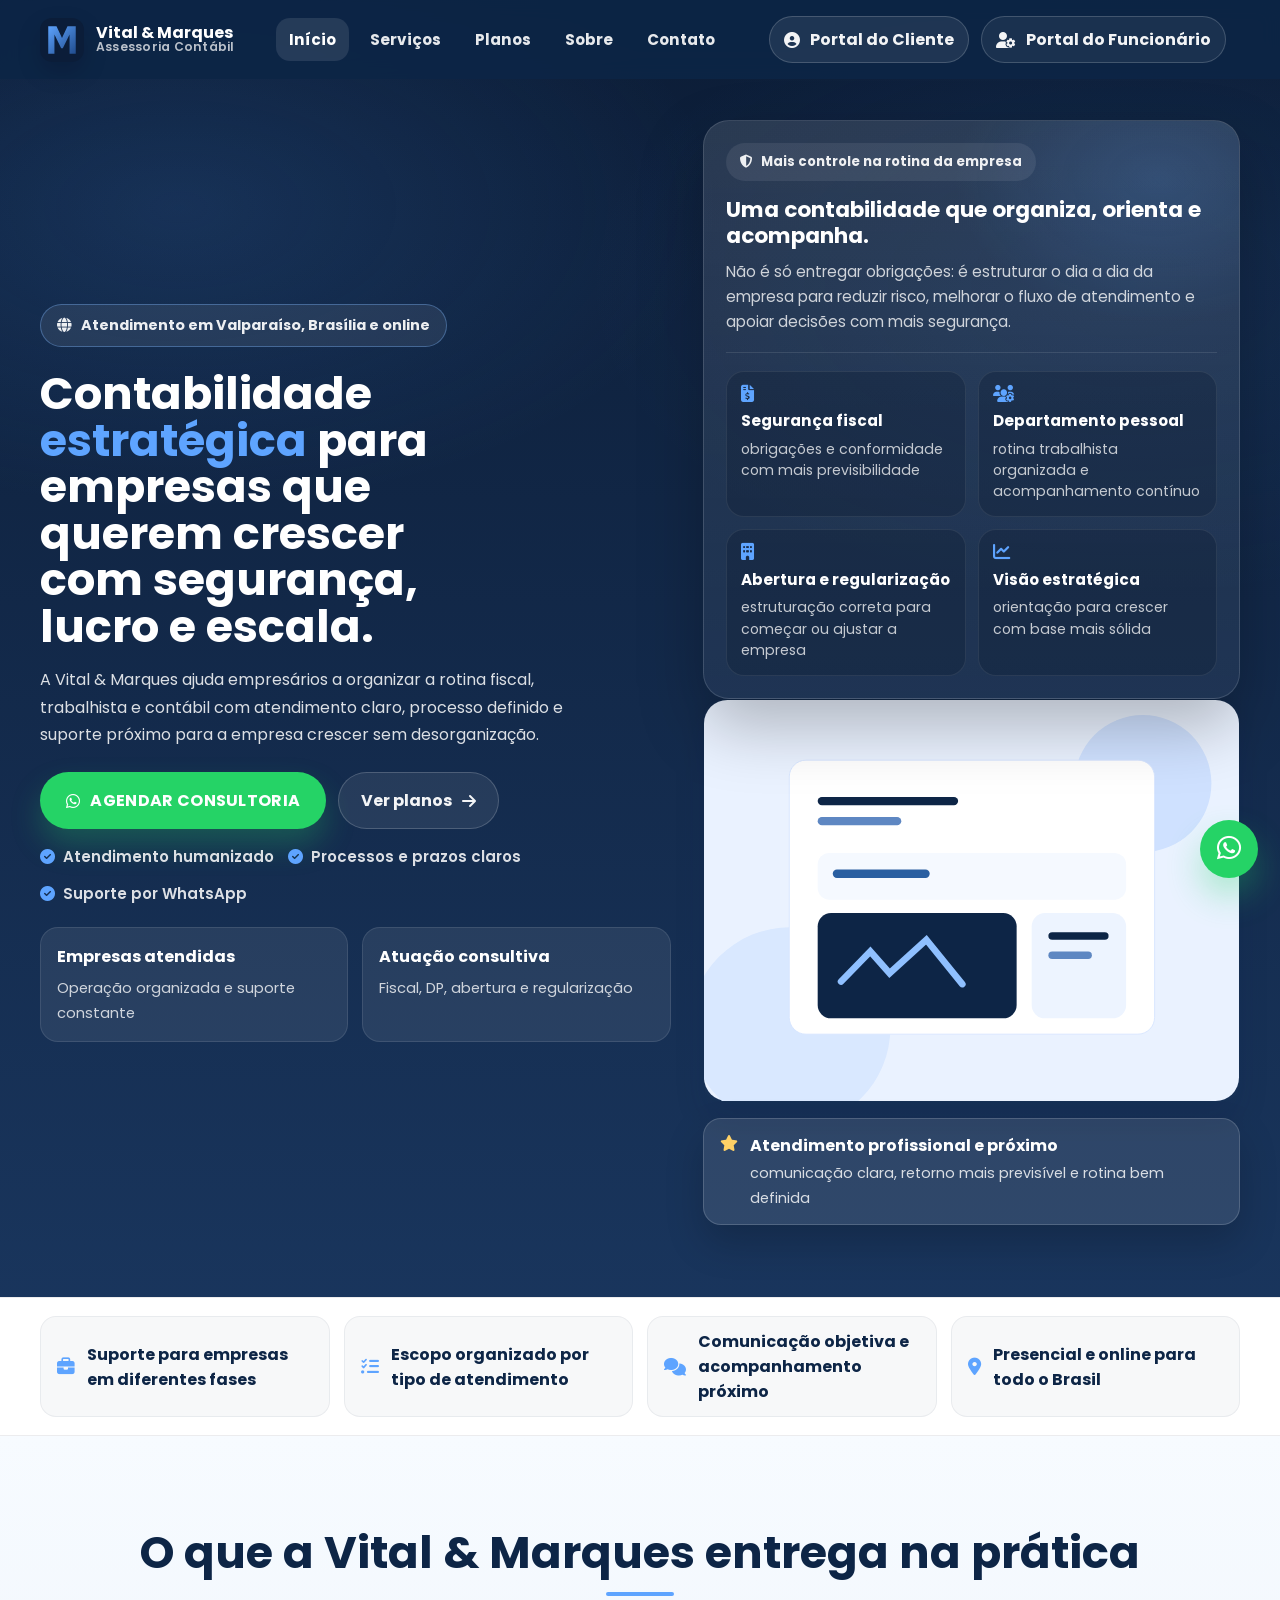
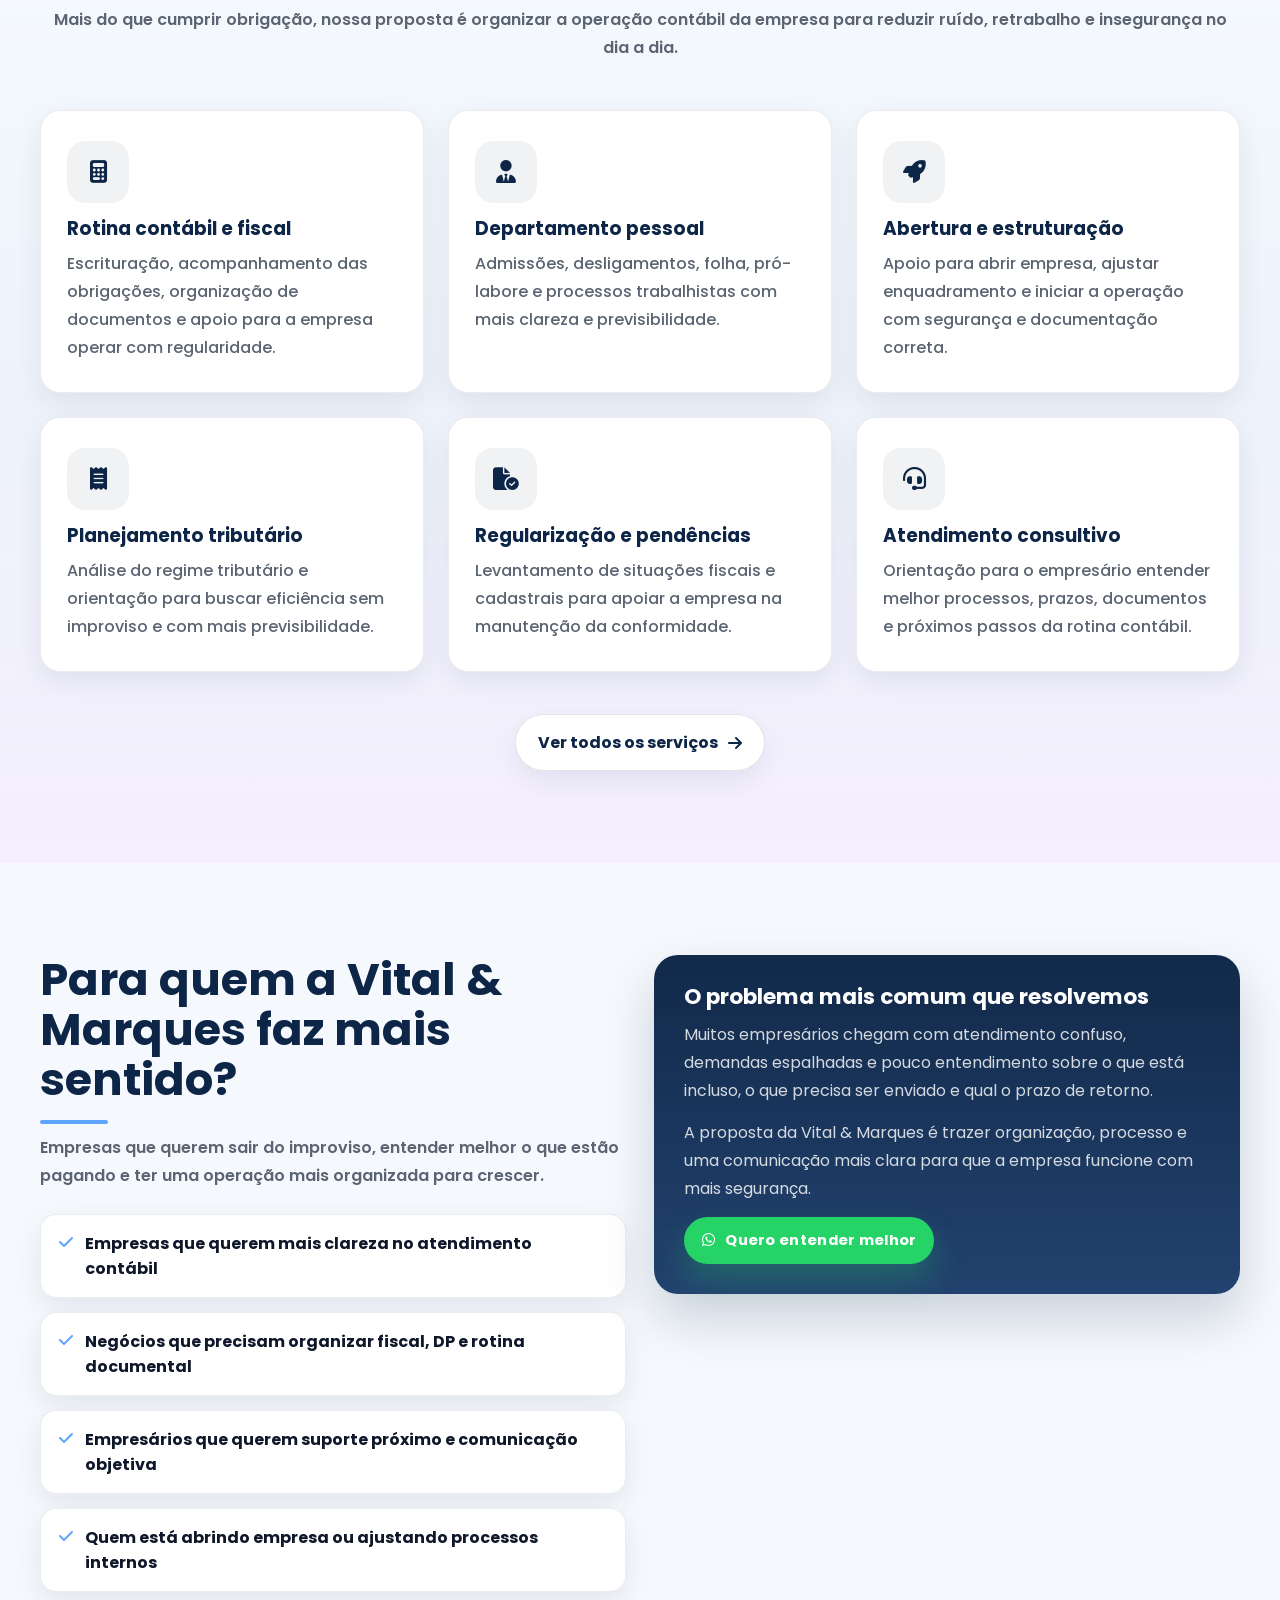
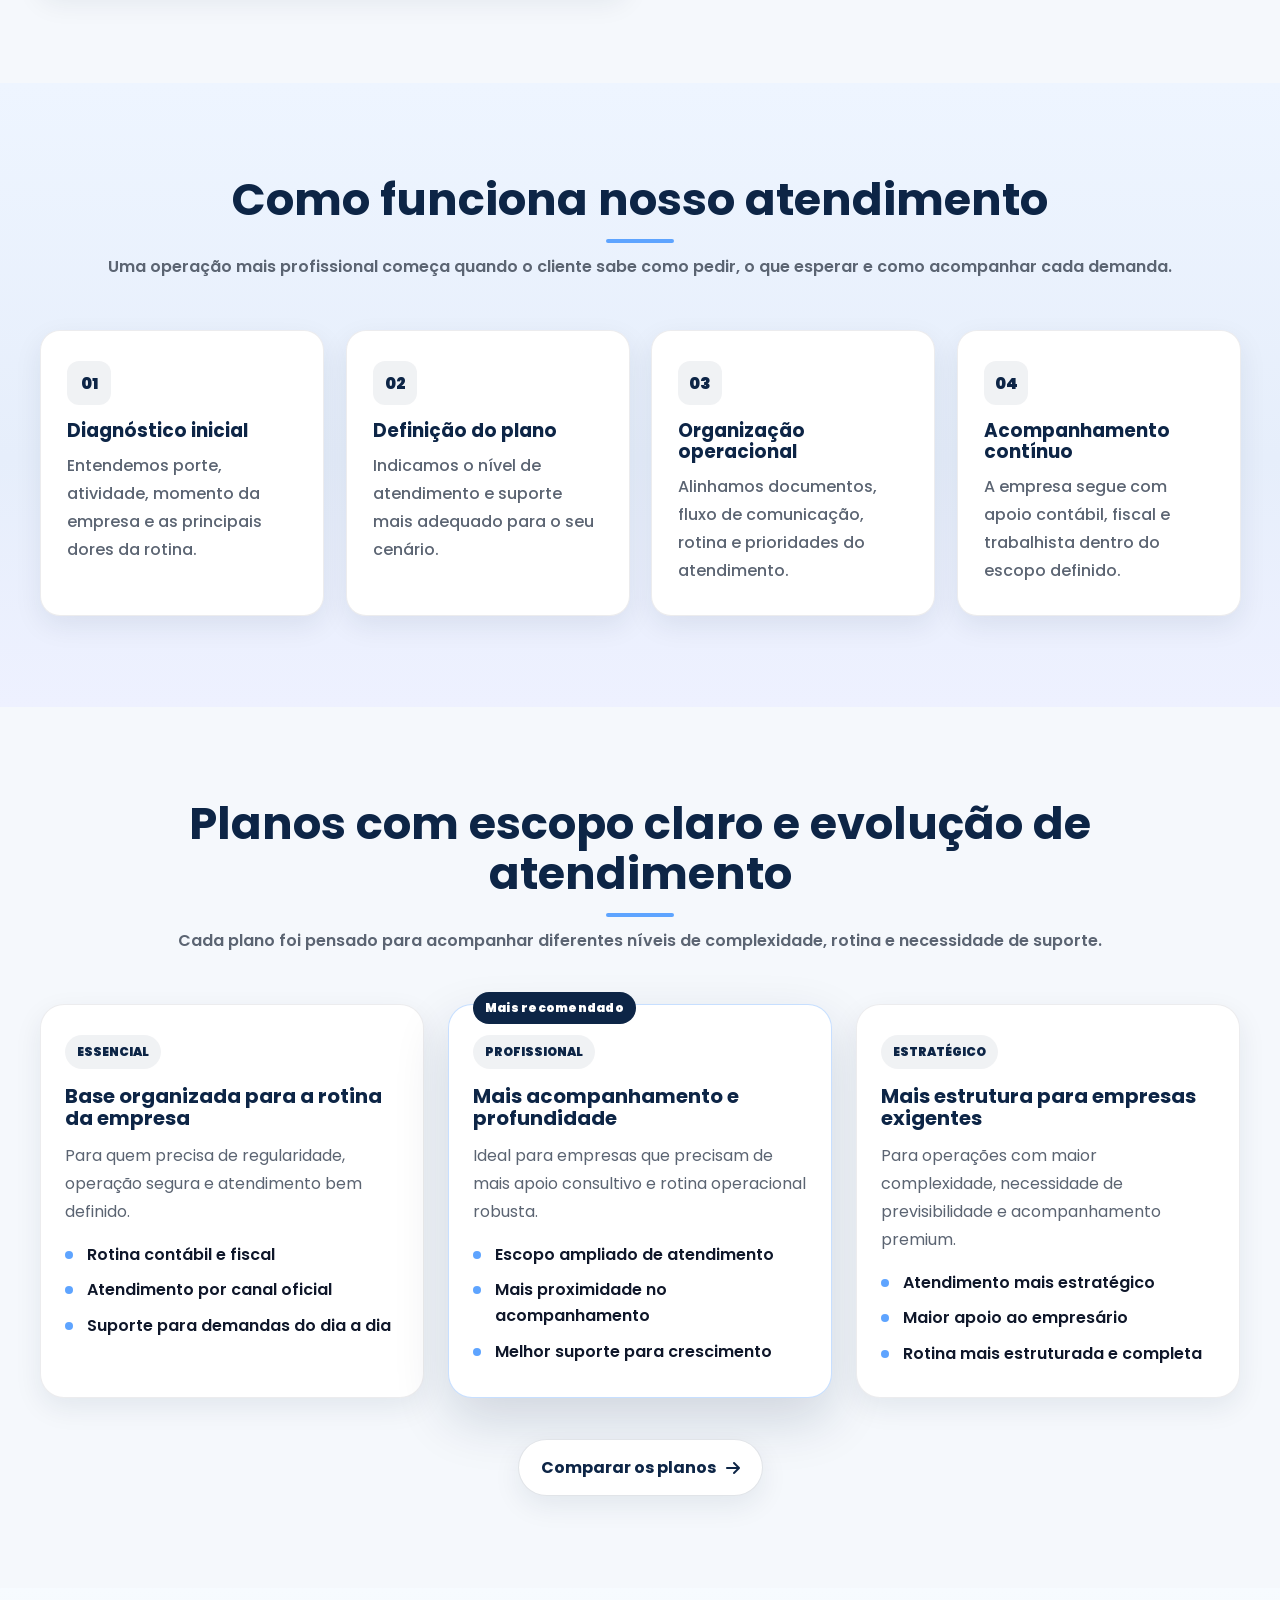
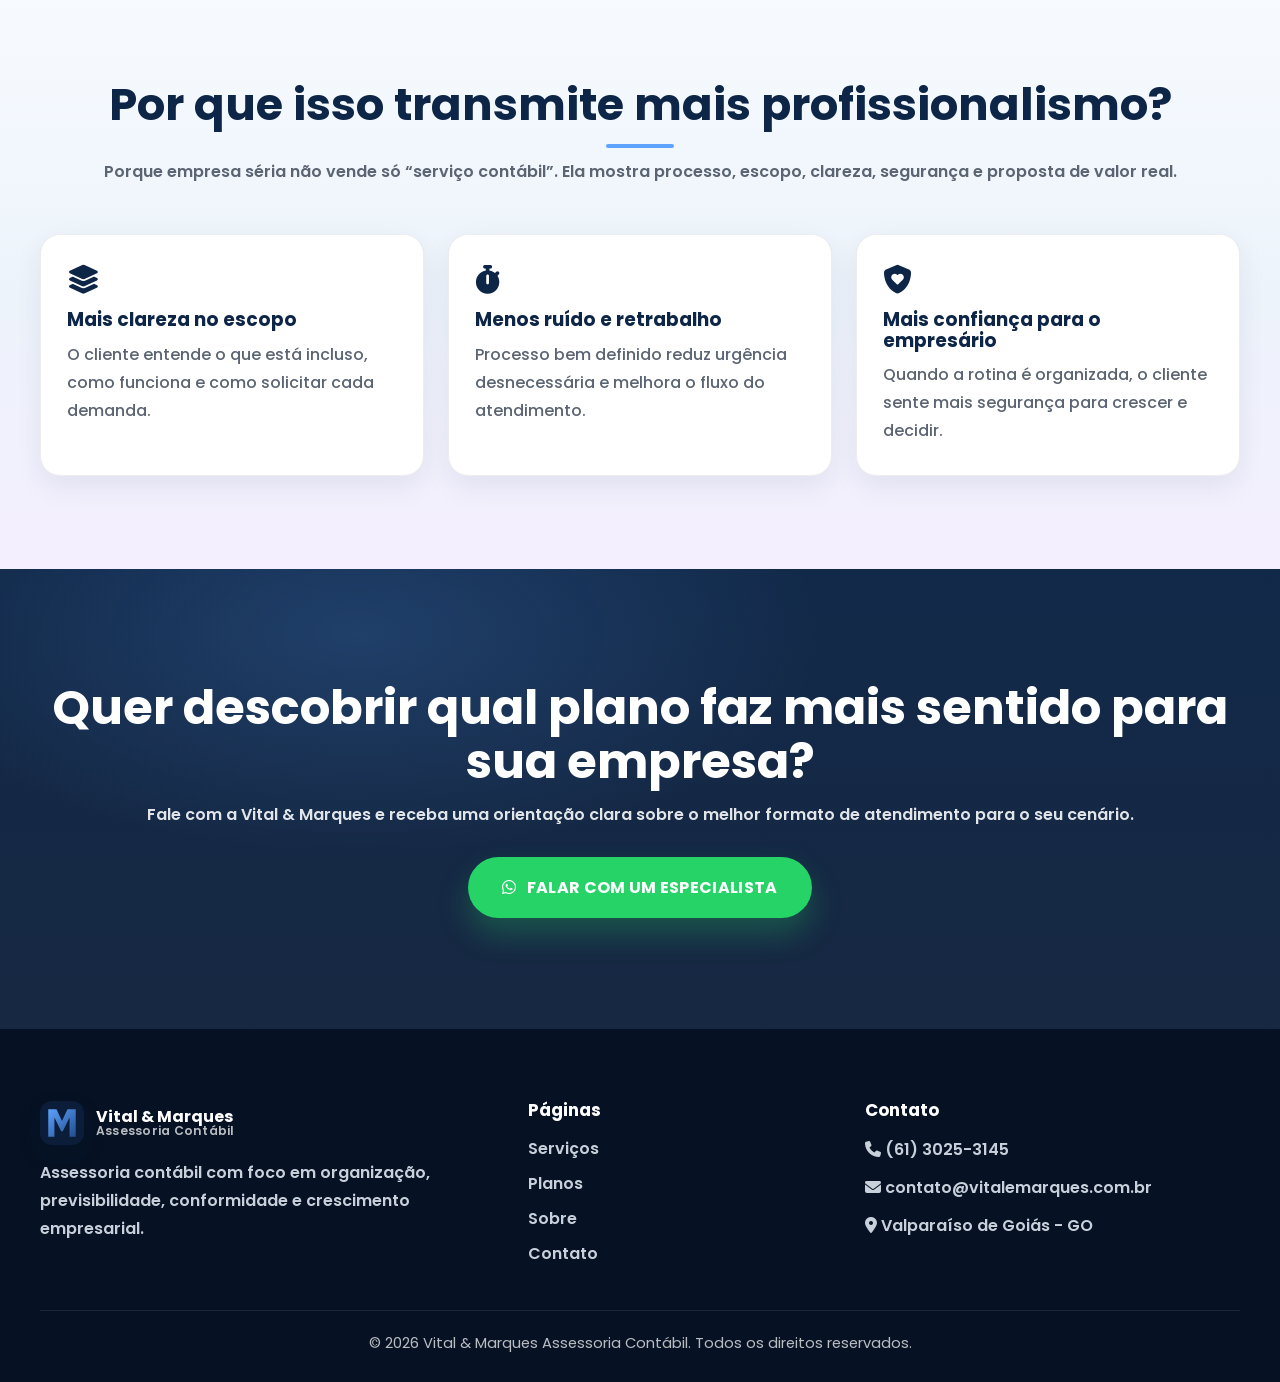
==== index.html @ 54684ef4 "Reorganiza layout global e corrige header/escala visual do site" ====
<!DOCTYPE html>
<html lang="pt-BR">
<head>
  <meta charset="UTF-8" />
  <meta name="viewport" content="width=device-width, initial-scale=1.0" />
  <title>Vital & Marques | Assessoria Contábil Estratégica</title>
  <meta
    name="description"
    content="Assessoria contábil estratégica para empresas em Valparaíso de Goiás, Brasília e atendimento online. Abertura de empresa, fiscal, departamento pessoal e planejamento tributário."
  />
  <meta name="theme-color" content="#0d2546" />

  <link rel="preconnect" href="https://fonts.googleapis.com" />
  <link rel="preconnect" href="https://fonts.gstatic.com" crossorigin />
  <link
    href="https://fonts.googleapis.com/css2?family=Poppins:wght@300;400;500;600;700;800;900&display=swap"
    rel="stylesheet"
  />

  <link
    rel="stylesheet"
    href="https://cdnjs.cloudflare.com/ajax/libs/font-awesome/6.4.0/css/all.min.css"
  />

  <link rel="stylesheet" href="assets/css/style.css" />
</head>
<body>
  <header id="header" class="site-header">
    <div class="container header-content">
      <a href="index.html" class="brand" aria-label="Vital & Marques - Página inicial">
        <img src="assets/img/logo-vital-marques.svg" class="brand-logo" alt="Logo Vital & Marques" />
        <span class="brand-text">
          <strong>Vital & Marques</strong>
          <small>Assessoria Contábil</small>
        </span>
      </a>
        <nav class="desktop-nav" aria-label="Navegação principal">
          <a href="index.html" class="is-active">Início</a>
          <a href="pages/servicos.html">Serviços</a>
          <a href="pages/planos.html">Planos</a>
          <a href="pages/sobre.html">Sobre</a>
          <a href="pages/contato.html">Contato</a>
        </nav>

        <div class="header-actions">
          <a
            class="btn-portal"
            href="https://SEU-LINK-PORTAL-CLIENTE"
            target="_blank"
            rel="noopener"
          >
            <i class="fa-solid fa-circle-user" aria-hidden="true"></i>
            <span>Portal do Cliente</span>
          </a>

          <a
            class="btn-portal btn-portal--secondary"
            href="https://SEU-LINK-PORTAL-FUNCIONARIO"
            target="_blank"
            rel="noopener"
          >
            <i class="fa-solid fa-user-gear" aria-hidden="true"></i>
            <span>Portal do Funcionário</span>
          </a>
        </div>

        <button
          class="mobile-menu-icon"
          id="mobile-btn"
          aria-label="Abrir menu"
          aria-expanded="false"
          aria-controls="mobile-menu"
        >
          <i class="fa-solid fa-bars"></i>
        </button>
    </div>

    <nav class="mobile-nav" id="mobile-menu" aria-label="Menu mobile">
      <a href="index.html">Início</a>
      <a href="pages/servicos.html">Serviços</a>
      <a href="pages/planos.html">Planos</a>
      <a href="pages/sobre.html">Sobre</a>
      <a href="pages/contato.html">Contato</a>

      <div class="mobile-divider" aria-hidden="true"></div>

      <a href="https://SEU-LINK-PORTAL-CLIENTE" target="_blank" rel="noopener">
        <i class="fa-solid fa-circle-user" aria-hidden="true"></i>
        Portal do Cliente
      </a>

      <a href="https://SEU-LINK-PORTAL-FUNCIONARIO" target="_blank" rel="noopener">
        <i class="fa-solid fa-user-gear" aria-hidden="true"></i>
        Portal do Funcionário
      </a>

      <a
        class="mobile-whatsapp"
        href="https://wa.me/556130253145?text=Ol%C3%A1%2C%20quero%20falar%20com%20a%20Vital%20e%20Marques."
        target="_blank"
        rel="noopener"
      >
        <i class="fab fa-whatsapp" aria-hidden="true"></i>
        Falar no WhatsApp
      </a>
    </nav>
  </header>

  <main>
    <section class="hero hero-home" id="inicio">
      <div class="hero-bg" aria-hidden="true"></div>

      <div class="container hero-content">
        <div class="hero-text reveal-left">
          <div class="badge">
            <i class="fa-solid fa-globe" aria-hidden="true"></i>
            Atendimento em Valparaíso, Brasília e online
          </div>

          <h1>
            Contabilidade <span class="highlight">estratégica</span> para empresas que querem
            crescer com segurança, lucro e escala.
          </h1>

          <p class="hero-lead">
            A Vital & Marques ajuda empresários a organizar a rotina fiscal, trabalhista e contábil
            com atendimento claro, processo definido e suporte próximo para a empresa crescer sem
            desorganização.
          </p>

          <div class="cta-row">
            <a
              href="https://wa.me/556130253145?text=Ol%C3%A1%2C%20quero%20agendar%20uma%20consultoria%20com%20a%20Vital%20e%20Marques."
              class="btn-cta" data-wa-topic="Consultoria estratégica"
              target="_blank"
              rel="noopener"
            >
              <i class="fab fa-whatsapp" aria-hidden="true"></i>
              Agendar consultoria
            </a>

            <a href="pages/planos.html" class="btn-secondary">
              Ver planos
              <i class="fa-solid fa-arrow-right" aria-hidden="true"></i>
            </a>
          </div>

          <div class="trust-icons">
            <span><i class="fa-solid fa-check-circle" aria-hidden="true"></i> Atendimento humanizado</span>
            <span><i class="fa-solid fa-check-circle" aria-hidden="true"></i> Processos e prazos claros</span>
            <span><i class="fa-solid fa-check-circle" aria-hidden="true"></i> Suporte por WhatsApp</span>
          </div>

          <div class="hero-mini-stats">
            <article>
              <strong>Empresas atendidas</strong>
              <span>Operação organizada e suporte constante</span>
            </article>
            <article>
              <strong>Atuação consultiva</strong>
              <span>Fiscal, DP, abertura e regularização</span>
            </article>
          </div>
        </div>

        <div class="hero-visual reveal-right">
          <div class="hero-panel">
            <div class="hero-panel-top">
              <div class="hero-panel-tag">
                <i class="fa-solid fa-shield-halved" aria-hidden="true"></i>
                Mais controle na rotina da empresa
              </div>

              <h3>Uma contabilidade que organiza, orienta e acompanha.</h3>
              <p>
                Não é só entregar obrigações: é estruturar o dia a dia da empresa para reduzir risco,
                melhorar o fluxo de atendimento e apoiar decisões com mais segurança.
              </p>
            </div>

            <div class="hero-panel-grid">
              <article class="panel-item">
                <i class="fa-solid fa-file-invoice-dollar" aria-hidden="true"></i>
                <strong>Segurança fiscal</strong>
                <span>obrigações e conformidade com mais previsibilidade</span>
              </article>

              <article class="panel-item">
                <i class="fa-solid fa-users-gear" aria-hidden="true"></i>
                <strong>Departamento pessoal</strong>
                <span>rotina trabalhista organizada e acompanhamento contínuo</span>
              </article>

              <article class="panel-item">
                <i class="fa-solid fa-building" aria-hidden="true"></i>
                <strong>Abertura e regularização</strong>
                <span>estruturação correta para começar ou ajustar a empresa</span>
              </article>

              <article class="panel-item">
                <i class="fa-solid fa-chart-line" aria-hidden="true"></i>
                <strong>Visão estratégica</strong>
                <span>orientação para crescer com base mais sólida</span>
              </article>
            </div>
          </div>
          <img src="assets/img/hero-modern.svg" alt="Painel moderno de gestão contábil" class="hero-media" />

          <div class="hero-floating-card">
            <i class="fa-solid fa-star" aria-hidden="true"></i>
            <div>
              <strong>Atendimento profissional e próximo</strong>
              <span>comunicação clara, retorno mais previsível e rotina bem definida</span>
            </div>
          </div>
        </div>
      </div>
    </section>

    <section class="authority-strip">
      <div class="container authority-strip-grid">
        <div class="authority-item">
          <i class="fa-solid fa-briefcase"></i>
          <span>Suporte para empresas em diferentes fases</span>
        </div>
        <div class="authority-item">
          <i class="fa-solid fa-list-check"></i>
          <span>Escopo organizado por tipo de atendimento</span>
        </div>
        <div class="authority-item">
          <i class="fa-solid fa-comments"></i>
          <span>Comunicação objetiva e acompanhamento próximo</span>
        </div>
        <div class="authority-item">
          <i class="fa-solid fa-location-dot"></i>
          <span>Presencial e online para todo o Brasil</span>
        </div>
      </div>
    </section>

    <section class="section-padding section-light">
      <div class="container">
        <div class="section-header reveal-up">
          <h2>O que a Vital & Marques entrega na prática</h2>
          <p>
            Mais do que cumprir obrigação, nossa proposta é organizar a operação contábil da empresa
            para reduzir ruído, retrabalho e insegurança no dia a dia.
          </p>
        </div>

        <div class="services-grid">
          <article class="service-card reveal-up">
            <div class="icon-box"><i class="fa-solid fa-calculator"></i></div>
            <h3>Rotina contábil e fiscal</h3>
            <p>
              Escrituração, acompanhamento das obrigações, organização de documentos e apoio para a
              empresa operar com regularidade.
            </p>
          </article>

          <article class="service-card reveal-up" style="transition-delay:.08s">
            <div class="icon-box"><i class="fa-solid fa-user-tie"></i></div>
            <h3>Departamento pessoal</h3>
            <p>
              Admissões, desligamentos, folha, pró-labore e processos trabalhistas com mais clareza
              e previsibilidade.
            </p>
          </article>

          <article class="service-card reveal-up" style="transition-delay:.16s">
            <div class="icon-box"><i class="fa-solid fa-rocket"></i></div>
            <h3>Abertura e estruturação</h3>
            <p>
              Apoio para abrir empresa, ajustar enquadramento e iniciar a operação com segurança e
              documentação correta.
            </p>
          </article>

          <article class="service-card reveal-up" style="transition-delay:.24s">
            <div class="icon-box"><i class="fa-solid fa-receipt"></i></div>
            <h3>Planejamento tributário</h3>
            <p>
              Análise do regime tributário e orientação para buscar eficiência sem improviso e com
              mais previsibilidade.
            </p>
          </article>

          <article class="service-card reveal-up" style="transition-delay:.32s">
            <div class="icon-box"><i class="fa-solid fa-file-circle-check"></i></div>
            <h3>Regularização e pendências</h3>
            <p>
              Levantamento de situações fiscais e cadastrais para apoiar a empresa na manutenção da
              conformidade.
            </p>
          </article>

          <article class="service-card reveal-up" style="transition-delay:.40s">
            <div class="icon-box"><i class="fa-solid fa-headset"></i></div>
            <h3>Atendimento consultivo</h3>
            <p>
              Orientação para o empresário entender melhor processos, prazos, documentos e próximos
              passos da rotina contábil.
            </p>
          </article>
        </div>

        <div class="text-center section-action reveal-up">
          <a href="pages/servicos.html" class="btn-outline-dark">
            Ver todos os serviços
            <i class="fa-solid fa-arrow-right"></i>
          </a>
        </div>
      </div>
    </section>

    <section class="section-padding">
      <div class="container">
        <div class="split-section">
          <div class="split-copy reveal-left">
            <div class="section-header section-header-left">
              <h2>Para quem a Vital & Marques faz mais sentido?</h2>
              <p>
                Empresas que querem sair do improviso, entender melhor o que estão pagando e ter uma
                operação mais organizada para crescer.
              </p>
            </div>

            <div class="list-block">
              <div class="list-row">
                <i class="fa-solid fa-check"></i>
                <span>Empresas que querem mais clareza no atendimento contábil</span>
              </div>
              <div class="list-row">
                <i class="fa-solid fa-check"></i>
                <span>Negócios que precisam organizar fiscal, DP e rotina documental</span>
              </div>
              <div class="list-row">
                <i class="fa-solid fa-check"></i>
                <span>Empresários que querem suporte próximo e comunicação objetiva</span>
              </div>
              <div class="list-row">
                <i class="fa-solid fa-check"></i>
                <span>Quem está abrindo empresa ou ajustando processos internos</span>
              </div>
            </div>
          </div>

          <div class="highlight-box reveal-right">
            <h3>O problema mais comum que resolvemos</h3>
            <p>
              Muitos empresários chegam com atendimento confuso, demandas espalhadas e pouco
              entendimento sobre o que está incluso, o que precisa ser enviado e qual o prazo de
              retorno.
            </p>
            <p>
              A proposta da Vital & Marques é trazer organização, processo e uma comunicação mais
              clara para que a empresa funcione com mais segurança.
            </p>
            <a
              href="https://wa.me/556130253145?text=Ol%C3%A1%2C%20quero%20entender%20como%20voc%C3%AAs%20podem%20organizar%20a%20rotina%20da%20minha%20empresa."
              class="btn-cta btn-small"
              target="_blank"
              rel="noopener"
            >
              <i class="fab fa-whatsapp"></i>
              Quero entender melhor
            </a>
          </div>
        </div>
      </div>
    </section>

    <section class="section-padding section-soft-blue">
      <div class="container">
        <div class="section-header reveal-up">
          <h2>Como funciona nosso atendimento</h2>
          <p>
            Uma operação mais profissional começa quando o cliente sabe como pedir, o que esperar e
            como acompanhar cada demanda.
          </p>
        </div>

        <div class="process-grid">
          <article class="process-card reveal-up">
            <span class="process-step">01</span>
            <h3>Diagnóstico inicial</h3>
            <p>Entendemos porte, atividade, momento da empresa e as principais dores da rotina.</p>
          </article>

          <article class="process-card reveal-up" style="transition-delay:.08s">
            <span class="process-step">02</span>
            <h3>Definição do plano</h3>
            <p>Indicamos o nível de atendimento e suporte mais adequado para o seu cenário.</p>
          </article>

          <article class="process-card reveal-up" style="transition-delay:.16s">
            <span class="process-step">03</span>
            <h3>Organização operacional</h3>
            <p>Alinhamos documentos, fluxo de comunicação, rotina e prioridades do atendimento.</p>
          </article>

          <article class="process-card reveal-up" style="transition-delay:.24s">
            <span class="process-step">04</span>
            <h3>Acompanhamento contínuo</h3>
            <p>A empresa segue com apoio contábil, fiscal e trabalhista dentro do escopo definido.</p>
          </article>
        </div>
      </div>
    </section>

    <section class="section-padding">
      <div class="container">
        <div class="section-header reveal-up">
          <h2>Planos com escopo claro e evolução de atendimento</h2>
          <p>
            Cada plano foi pensado para acompanhar diferentes níveis de complexidade, rotina e
            necessidade de suporte.
          </p>
        </div>

        <div class="plans-preview-grid">
          <article class="plan-preview-card reveal-up">
            <div class="plan-badge">Essencial</div>
            <h3>Base organizada para a rotina da empresa</h3>
            <p>Para quem precisa de regularidade, operação segura e atendimento bem definido.</p>
            <ul>
              <li>Rotina contábil e fiscal</li>
              <li>Atendimento por canal oficial</li>
              <li>Suporte para demandas do dia a dia</li>
            </ul>
          </article>

          <article class="plan-preview-card featured reveal-up" style="transition-delay:.08s">
            <div class="plan-badge">Profissional</div>
            <h3>Mais acompanhamento e profundidade</h3>
            <p>Ideal para empresas que precisam de mais apoio consultivo e rotina operacional robusta.</p>
            <ul>
              <li>Escopo ampliado de atendimento</li>
              <li>Mais proximidade no acompanhamento</li>
              <li>Melhor suporte para crescimento</li>
            </ul>
          </article>

          <article class="plan-preview-card reveal-up" style="transition-delay:.16s">
            <div class="plan-badge">Estratégico</div>
            <h3>Mais estrutura para empresas exigentes</h3>
            <p>Para operações com maior complexidade, necessidade de previsibilidade e acompanhamento premium.</p>
            <ul>
              <li>Atendimento mais estratégico</li>
              <li>Maior apoio ao empresário</li>
              <li>Rotina mais estruturada e completa</li>
            </ul>
          </article>
        </div>

        <div class="text-center section-action reveal-up">
          <a href="pages/planos.html" class="btn-outline-dark">
            Comparar os planos
            <i class="fa-solid fa-arrow-right"></i>
          </a>
        </div>
      </div>
    </section>

    <section class="section-padding section-light">
      <div class="container">
        <div class="section-header reveal-up">
          <h2>Por que isso transmite mais profissionalismo?</h2>
          <p>
            Porque empresa séria não vende só “serviço contábil”. Ela mostra processo, escopo,
            clareza, segurança e proposta de valor real.
          </p>
        </div>

        <div class="reasons-grid">
          <article class="reason-card reveal-up">
            <i class="fa-solid fa-layer-group"></i>
            <h3>Mais clareza no escopo</h3>
            <p>O cliente entende o que está incluso, como funciona e como solicitar cada demanda.</p>
          </article>

          <article class="reason-card reveal-up" style="transition-delay:.08s">
            <i class="fa-solid fa-stopwatch"></i>
            <h3>Menos ruído e retrabalho</h3>
            <p>Processo bem definido reduz urgência desnecessária e melhora o fluxo do atendimento.</p>
          </article>

          <article class="reason-card reveal-up" style="transition-delay:.16s">
            <i class="fa-solid fa-shield-heart"></i>
            <h3>Mais confiança para o empresário</h3>
            <p>Quando a rotina é organizada, o cliente sente mais segurança para crescer e decidir.</p>
          </article>
        </div>
      </div>
    </section>

    <section class="final-cta">
      <div class="container relative reveal-up">
        <h2>Quer descobrir qual plano faz mais sentido para sua empresa?</h2>
        <p>
          Fale com a Vital & Marques e receba uma orientação clara sobre o melhor formato de
          atendimento para o seu cenário.
        </p>

        <a
          href="https://wa.me/556130253145?text=Ol%C3%A1%2C%20quero%20entender%20qual%20plano%20da%20Vital%20e%20Marques%20faz%20mais%20sentido%20para%20minha%20empresa."
          class="btn-cta btn-big" data-wa-topic="Plano ideal"
          target="_blank"
          rel="noopener"
        >
          <i class="fab fa-whatsapp" aria-hidden="true"></i>
          Falar com um especialista
        </a>
      </div>
    </section>
  </main>

  <footer>
    <div class="container footer-content">
      <div class="footer-col">
        <div class="brand brand-footer">
          <img src="assets/img/logo-vital-marques.svg" class="brand-logo" alt="Logo Vital & Marques" />
          <span class="brand-text">
            <strong>Vital & Marques</strong>
            <small>Assessoria Contábil</small>
          </span>
        </div>

        <p>
          Assessoria contábil com foco em organização, previsibilidade, conformidade e crescimento
          empresarial.
        </p>
      </div>

      <div class="footer-col">
        <h3>Páginas</h3>
        <a href="pages/servicos.html">Serviços</a>
        <a href="pages/planos.html">Planos</a>
        <a href="pages/sobre.html">Sobre</a>
        <a href="pages/contato.html">Contato</a>
      </div>

      <div class="footer-col">
        <h3>Contato</h3>
        <p><i class="fa-solid fa-phone"></i> (61) 3025-3145</p>
        <p><i class="fa-solid fa-envelope"></i> contato@vitalemarques.com.br</p>
        <p><i class="fa-solid fa-location-dot"></i> Valparaíso de Goiás - GO</p>
      </div>
    </div>

    <div class="copy">
      © <span id="year"></span> Vital & Marques Assessoria Contábil. Todos os direitos reservados.
    </div>
  </footer>

  <a
    href="https://wa.me/556130253145?text=Ol%C3%A1%2C%20quero%20falar%20com%20a%20Vital%20e%20Marques."
    class="whatsapp-float" data-wa-topic="Atendimento rápido"
    target="_blank"
    rel="noopener"
    aria-label="Falar no WhatsApp"
  >
    <span class="float-text">Atendimento</span>
    <i class="fab fa-whatsapp" aria-hidden="true"></i>
  </a>

  <script src="assets/js/script.js" defer></script>
</body>
</html>
---- assets/css/style.css ----
:root{
  --primary:#0d2546;
  --primary-2:#163867;
  --primary-3:#0a1b33;
  --accent:#5ea4ff;
  --accent-2:#8fc0ff;
  --success:#25d366;
  --success-hover:#1fb859;
  --text-dark:#0f172a;
  --text-gray:#5b6472;
  --white:#ffffff;
  --bg-light:#f5f8fc;
  --bg-soft:#edf3fb;
  --bg-card:#ffffff;
  --border:rgba(15,23,42,.08);
  --shadow:0 18px 45px rgba(13,37,70,.12);
  --shadow-soft:0 10px 28px rgba(13,37,70,.08);
  --radius:20px;
  --transition:220ms ease;
}

*{
  margin:0;
  padding:0;
  box-sizing:border-box;
}

html{
  scroll-behavior:smooth;
}

body{
  font-family:"Poppins", sans-serif;
  color:var(--text-dark);
  background:var(--bg-light);
  overflow-x:hidden;
}

body.menu-open{
  overflow:hidden;
}

img{
  max-width:100%;
  display:block;
}

a{
  text-decoration:none;
  color:inherit;
}

button{
  font:inherit;
}

ul{
  list-style:none;
}

h1,h2,h3,h4{
  line-height:1.12;
  color:var(--primary);
}

p{
  line-height:1.75;
}

.container{
  width:min(1200px, calc(100% - 40px));
  margin:0 auto;
}

.relative{
  position:relative;
  z-index:1;
}

.section-padding{
  padding:92px 0;
}

.section-light{
  background:linear-gradient(180deg, #f7fbff 0%, #edf3fb 55%, #f5efff 100%);
}

.section-soft-blue{
  background:linear-gradient(180deg, #eef5ff 0%, #e6eefb 60%, #eef1ff 100%);
}

.text-center{
  text-align:center;
}

.section-action{
  margin-top:42px;
}

/* HEADER */
.site-header{
  position:fixed;
  top:0;
  left:0;
  width:100%;
  z-index:1000;
  padding:16px 0;
  background:rgba(13,37,70,.92);
  backdrop-filter:blur(10px);
  transition:padding .25s ease, box-shadow .25s ease, background .25s ease;
}

.site-header.scrolled{
  padding:12px 0;
  background:rgba(8,24,46,.96);
  box-shadow:0 14px 28px rgba(0,0,0,.18);
}

.header-content{
  display:grid;
  grid-template-columns:auto 1fr auto auto;
  align-items:center;
  gap:14px;
}

.brand{
  display:inline-flex;
  align-items:center;
  gap:12px;
  min-width:max-content;
}

.brand-mark{
  width:46px;
  height:46px;
  border-radius:14px;
  display:flex;
  align-items:center;
  justify-content:center;
  flex-shrink:0;
  background:linear-gradient(135deg, rgba(94,164,255,.22), rgba(255,255,255,.12));
  border:1px solid rgba(255,255,255,.14);
  color:var(--white);
  box-shadow:0 10px 24px rgba(0,0,0,.12);
}

.brand-mark i{
  font-size:1.08rem;
}

.brand-logo{
  width:44px;
  height:44px;
  border-radius:12px;
  object-fit:cover;
  flex-shrink:0;
  box-shadow:0 10px 24px rgba(0,0,0,.15);
}

.brand-footer .brand-logo{
  box-shadow:var(--shadow-soft);
}

.brand-text{
  display:flex;
  flex-direction:column;
  line-height:1.04;
}

.brand-text strong{
  color:var(--white);
  font-size:1rem;
  font-weight:700;
}

.brand-text small{
  color:rgba(255,255,255,.72);
  font-size:.76rem;
  font-weight:600;
  letter-spacing:.02em;
}

.header-right{
  display:contents;
}

.desktop-nav{
  justify-self:center;
  display:flex;
  align-items:center;
  gap:8px;
}

.desktop-nav a{
  color:rgba(255,255,255,.90);
  font-weight:700;
  font-size:.95rem;
  padding:10px 13px;
  border-radius:14px;
  white-space:nowrap;
  transition:background var(--transition), color var(--transition), transform var(--transition);
}

.desktop-nav a:hover{
  background:rgba(255,255,255,.08);
}

.desktop-nav a.is-active{
  background:rgba(255,255,255,.10);
  color:var(--white);
}

.header-actions{
  justify-self:end;
  display:flex;
  align-items:center;
  gap:12px;
}

.btn-portal{
  display:inline-flex;
  align-items:center;
  gap:10px;
  padding:10px 14px;
  border-radius:999px;
  border:1px solid rgba(255,255,255,.18);
  background:rgba(255,255,255,.08);
  color:rgba(255,255,255,.95);
  font-weight:700;
  white-space:nowrap;
  transition:transform var(--transition), background var(--transition), border-color var(--transition);
}

.btn-portal:hover{
  transform:translateY(-1px);
  background:rgba(255,255,255,.12);
  border-color:rgba(94,164,255,.34);
}

.btn-portal--secondary{
  background:rgba(255,255,255,.06);
}

.mobile-menu-icon{
  justify-self:end;
  display:none;
  width:46px;
  height:46px;
  align-items:center;
  justify-content:center;
  border:none;
  border-radius:14px;
  background:rgba(255,255,255,.08);
  color:var(--white);
  cursor:pointer;
}

.mobile-nav{
  position:fixed;
  top:0;
  right:-110%;
  width:min(360px, 86%);
  height:100vh;
  background:linear-gradient(180deg, #0b213f 0%, #12335f 100%);
  display:flex;
  flex-direction:column;
  justify-content:center;
  gap:12px;
  padding:24px;
  transition:right .28s ease;
  box-shadow:-24px 0 44px rgba(0,0,0,.28);
}

.mobile-nav.active{
  right:0;
}

.mobile-nav a{
  width:100%;
  color:var(--white);
  font-weight:700;
  border-radius:14px;
  padding:13px 14px;
  background:rgba(255,255,255,.04);
}

.mobile-nav a:hover{
  background:rgba(255,255,255,.08);
}

.mobile-divider{
  width:100%;
  height:1px;
  background:rgba(255,255,255,.14);
  margin:4px 0;
}

.mobile-whatsapp{
  background:var(--success) !important;
  box-shadow:0 12px 26px rgba(37,211,102,.22);
}

/* BUTTONS */
.btn-cta,
.btn-secondary,
.btn-outline-dark{
  display:inline-flex;
  align-items:center;
  justify-content:center;
  gap:10px;
  border-radius:999px;
  font-weight:700;
  transition:transform var(--transition), background var(--transition), border-color var(--transition), color var(--transition);
}

.btn-cta{
  padding:16px 26px;
  border:none;
  background:var(--success);
  color:var(--white);
  box-shadow:0 16px 30px rgba(37,211,102,.26);
  text-transform:uppercase;
  letter-spacing:.02em;
}

.btn-cta:hover{
  background:var(--success-hover);
  transform:translateY(-2px);
}

.btn-cta.btn-small{
  padding:13px 18px;
  text-transform:none;
  font-size:.92rem;
}

.btn-cta.btn-big{
  padding:18px 34px;
}

.btn-secondary{
  padding:15px 22px;
  border:1px solid rgba(255,255,255,.18);
  background:rgba(255,255,255,.08);
  color:rgba(255,255,255,.95);
}

.btn-secondary:hover{
  transform:translateY(-1px);
  background:rgba(255,255,255,.12);
  border-color:rgba(125,183,255,.32);
}

.btn-outline-dark{
  padding:15px 22px;
  border:1px solid rgba(13,37,70,.12);
  background:var(--white);
  color:var(--primary);
  box-shadow:var(--shadow-soft);
}

.btn-outline-dark:hover{
  transform:translateY(-1px);
  border-color:rgba(94,164,255,.35);
  color:var(--primary);
}

.full-btn{
  width:100%;
  margin-top:16px;
}

/* HERO HOME */
.hero{
  position:relative;
  overflow:hidden;
  color:var(--white);
}

.hero-home{
  min-height:100vh;
  display:flex;
  align-items:center;
  padding:140px 0 86px;
}

.hero-bg{
  position:absolute;
  inset:0;
  background:
    radial-gradient(900px 500px at 14% 16%, rgba(63,127,209,.18), transparent 60%),
    radial-gradient(900px 520px at 88% 22%, rgba(63,127,209,.10), transparent 60%),
    linear-gradient(180deg, rgba(9,26,52,.99), rgba(16,45,86,.96));
  z-index:0;
}

.hero-content{
  position:relative;
  z-index:2;
  display:grid;
  grid-template-columns:minmax(0, 1.08fr) minmax(0, .92fr);
  gap:48px;
  align-items:center;
}

.badge{
  display:inline-flex;
  align-items:center;
  gap:10px;
  padding:10px 16px;
  border-radius:999px;
  background:rgba(255,255,255,.08);
  border:1px solid rgba(125,183,255,.36);
  color:rgba(255,255,255,.92);
  font-size:.9rem;
  font-weight:700;
  margin-bottom:24px;
}

.hero-text h1{
  color:var(--white);
  font-size:clamp(1.65rem, 2.7vw, 2.75rem);
  line-height:1.12;
  margin-bottom:18px;
  max-width:12ch;
}

.highlight{
  color:var(--accent);
}

.hero-lead,
.hero-text p{
  color:rgba(255,255,255,.85);
  font-size:1rem;
  max-width:62ch;
  margin-bottom:28px;
}

.cta-row{
  display:flex;
  align-items:center;
  flex-wrap:wrap;
  gap:14px;
}

.trust-icons{
  margin-top:18px;
  display:flex;
  flex-wrap:wrap;
  gap:16px;
}

.trust-icons span{
  display:inline-flex;
  align-items:center;
  gap:8px;
  color:rgba(255,255,255,.85);
  font-weight:600;
  font-size:.94rem;
}

.trust-icons i{
  color:var(--accent);
}

.hero-mini-stats{
  margin-top:24px;
  display:grid;
  grid-template-columns:repeat(2, minmax(0, 1fr));
  gap:16px;
}

.hero-mini-stats article{
  padding:18px;
  border-radius:18px;
  background:rgba(255,255,255,.08);
  border:1px solid rgba(255,255,255,.10);
}

.hero-mini-stats strong{
  display:block;
  color:var(--white);
  font-size:1rem;
  margin-bottom:6px;
}

.hero-mini-stats span{
  color:rgba(255,255,255,.78);
  font-size:.92rem;
  line-height:1.55;
}

.hero-visual{
  position:relative;
}

.hero-panel{
  position:relative;
  background:linear-gradient(180deg, rgba(255,255,255,.10), rgba(255,255,255,.05));
  border:1px solid rgba(255,255,255,.14);
  border-radius:26px;
  padding:24px;
  box-shadow:0 28px 64px rgba(0,0,0,.25);
  overflow:hidden;
}

.hero-panel::before{
  content:"";
  position:absolute;
  inset:0;
  background:
    radial-gradient(340px 240px at 85% 10%, rgba(94,164,255,.16), transparent 60%),
    linear-gradient(180deg, rgba(255,255,255,.02), transparent 55%);
  pointer-events:none;
}

.hero-panel-top{
  position:relative;
  z-index:1;
  padding-bottom:18px;
  border-bottom:1px solid rgba(255,255,255,.10);
}

.hero-panel-tag{
  display:inline-flex;
  align-items:center;
  gap:8px;
  border-radius:999px;
  padding:9px 14px;
  background:rgba(255,255,255,.08);
  color:rgba(255,255,255,.92);
  font-weight:700;
  font-size:.82rem;
  margin-bottom:16px;
}

.hero-panel-top h3{
  color:var(--white);
  font-size:1.5rem;
  margin-bottom:10px;
}

.hero-panel-top p{
  color:rgba(255,255,255,.78);
  font-size:.98rem;
}

.hero-panel-grid{
  position:relative;
  z-index:1;
  margin-top:18px;
  display:grid;
  grid-template-columns:repeat(2, minmax(0, 1fr));
  gap:14px;
}

.panel-item{
  background:rgba(10,24,46,.28);
  border:1px solid rgba(255,255,255,.08);
  border-radius:18px;
  padding:16px;
  display:flex;
  flex-direction:column;
  gap:8px;
}

.panel-item i{
  color:var(--accent);
  font-size:1.08rem;
}

.panel-item strong{
  color:var(--white);
  font-size:.98rem;
  font-weight:700;
}

.panel-item span{
  color:rgba(255,255,255,.75);
  font-size:.88rem;
  line-height:1.5;
}

.hero-floating-card{
  position:absolute;
  left:-24px;
  bottom:-22px;
  display:flex;
  align-items:flex-start;
  gap:12px;
  padding:14px 16px;
  border-radius:18px;
  background:rgba(255,255,255,.10);
  border:1px solid rgba(255,255,255,.16);
  backdrop-filter:blur(8px);
  box-shadow:0 18px 38px rgba(0,0,0,.18);
  max-width:320px;
}

.hero-floating-card i{
  color:#ffd166;
  margin-top:2px;
}

.hero-floating-card strong{
  display:block;
  color:var(--white);
  font-weight:700;
  margin-bottom:2px;
}

.hero-floating-card span{
  color:rgba(255,255,255,.82);
  font-size:.9rem;
  line-height:1.45;
}

/* PAGE HERO */
.page-hero{
  position:relative;
  padding:132px 0 78px;
  color:var(--white);
  overflow:hidden;
}

.page-hero-bg{
  position:absolute;
  inset:0;
  background:
    radial-gradient(900px 420px at 18% 22%, rgba(94,164,255,.26), transparent 60%),
    radial-gradient(820px 520px at 88% 35%, rgba(96,125,139,.20), transparent 55%),
    linear-gradient(180deg, rgba(13,37,70,.98), rgba(13,37,70,.90));
  z-index:0;
}

.page-hero-content{
  position:relative;
  z-index:2;
  display:grid;
  grid-template-columns:1.15fr .85fr;
  gap:34px;
  align-items:center;
}

.page-hero-text h1{
  color:var(--white);
  font-size:clamp(1.8rem, 2.8vw, 2.5rem);
  line-height:1.12;
  margin-bottom:12px;
}

.page-hero-text p{
  color:rgba(255,255,255,.86);
  line-height:1.72;
  max-width:62ch;
}



.hero-media-card{
  padding:14px;
  background:linear-gradient(180deg, #fff, #f4f8ff);
}

.hero-media{
  width:100%;
  border-radius:16px;
  border:1px solid rgba(13,37,70,.08);
  box-shadow:0 14px 30px rgba(13,37,70,.12);
}

.service-premium-grid .service-card ul{
  margin-top:12px;
  display:grid;
  gap:8px;
}

.service-premium-grid .service-card li{
  position:relative;
  padding-left:18px;
  font-size:.92rem;
  color:var(--text-gray);
}

.service-premium-grid .service-card li::before{
  content:"";
  position:absolute;
  left:0;
  top:.58rem;
  width:8px;
  height:8px;
  border-radius:99px;
  background:var(--accent);
}

.page-hero-card{
  background:rgba(255,255,255,.08);
  border:1px solid rgba(255,255,255,.14);
  border-radius:var(--radius);
  padding:18px;
  box-shadow:0 24px 60px rgba(0,0,0,.20);
}

.mini-kpi{
  display:flex;
  gap:12px;
  align-items:flex-start;
  padding:12px 10px;
  border-radius:12px;
  background:rgba(0,0,0,.18);
  border:1px solid rgba(255,255,255,.10);
}

.mini-kpi + .mini-kpi{
  margin-top:10px;
}

.mini-kpi i{
  color:var(--accent);
  margin-top:2px;
}

.mini-kpi strong{
  display:block;
  font-weight:900;
  color:rgba(255,255,255,.95);
}

.mini-kpi span{
  display:block;
  opacity:.85;
  font-weight:600;
  font-size:.92rem;
}

/* AUTHORITY STRIP */
.authority-strip{
  background:var(--white);
  border-top:1px solid var(--border);
  border-bottom:1px solid var(--border);
}

.authority-strip-grid{
  display:grid;
  grid-template-columns:repeat(4, minmax(0, 1fr));
  gap:14px;
  padding:18px 0;
}

.authority-item{
  display:flex;
  align-items:center;
  gap:12px;
  padding:12px 16px;
  border-radius:16px;
  background:rgba(13,37,70,.03);
  border:1px solid rgba(13,37,70,.06);
  font-weight:700;
  color:var(--primary);
}

.authority-item i{
  color:var(--accent);
  font-size:1.1rem;
}

/* SECTION HEADERS */
.section-header{
  text-align:center;
  margin-bottom:48px;
}

.section-header-left{
  text-align:left;
  margin-bottom:24px;
}

.section-header h2{
  font-size:clamp(1.9rem, 4vw, 2.8rem);
  margin-bottom:10px;
}

.section-header p{
  color:var(--text-gray);
  font-weight:600;
}

.section-header h2::after{
  content:"";
  display:block;
  width:68px;
  height:4px;
  border-radius:999px;
  background:var(--accent);
  margin:14px auto 0;
}

.section-header-left h2::after{
  margin:14px 0 0;
}

/* GRIDS / CARDS */
.services-grid{
  display:grid;
  grid-template-columns:repeat(3, minmax(0, 1fr));
  gap:24px;
}

.service-card,
.reason-card,
.process-card{
  background:var(--bg-card);
  border:1px solid var(--border);
  border-radius:var(--radius);
  box-shadow:var(--shadow-soft);
  padding:30px 26px;
  transition:transform var(--transition), box-shadow var(--transition);
}

.service-card:hover,
.reason-card:hover,
.process-card:hover{
  transform:translateY(-6px);
  box-shadow:var(--shadow);
}

.icon-box{
  width:62px;
  height:62px;
  border-radius:18px;
  display:flex;
  align-items:center;
  justify-content:center;
  background:rgba(13,37,70,.06);
  color:var(--primary);
  font-size:1.42rem;
  margin-bottom:16px;
}

.service-card h3,
.reason-card h3,
.process-card h3{
  font-size:1.16rem;
  margin-bottom:10px;
}

.service-card p,
.reason-card p,
.process-card p{
  color:var(--text-gray);
  font-weight:500;
}

.split-section{
  display:grid;
  grid-template-columns:minmax(0, 1fr) minmax(0, 1fr);
  gap:28px;
  align-items:start;
}

.highlight-box{
  background:linear-gradient(180deg, rgba(13,37,70,.98), rgba(22,56,103,.95));
  color:var(--white);
  border-radius:24px;
  padding:30px;
  box-shadow:0 24px 50px rgba(13,37,70,.18);
}

.highlight-box h3{
  color:var(--white);
  margin-bottom:12px;
  font-size:1.35rem;
}

.highlight-box p{
  color:rgba(255,255,255,.82);
  margin-bottom:14px;
}

.list-block{
  display:flex;
  flex-direction:column;
  gap:14px;
}

.list-row{
  display:flex;
  gap:12px;
  align-items:flex-start;
  color:var(--text-dark);
  font-weight:700;
  background:var(--white);
  border:1px solid var(--border);
  border-radius:16px;
  padding:16px 18px;
  box-shadow:var(--shadow-soft);
}

.list-row i{
  color:var(--accent);
  margin-top:3px;
}

.process-grid{
  display:grid;
  grid-template-columns:repeat(4, minmax(0, 1fr));
  gap:22px;
}

.process-step{
  display:inline-flex;
  align-items:center;
  justify-content:center;
  width:44px;
  height:44px;
  border-radius:12px;
  margin-bottom:16px;
  background:rgba(13,37,70,.06);
  color:var(--primary);
  font-weight:900;
}

.reasons-grid{
  display:grid;
  grid-template-columns:repeat(3, minmax(0, 1fr));
  gap:24px;
}

.reason-card i{
  font-size:1.8rem;
  color:var(--primary);
  margin-bottom:16px;
}

/* PLANS */
.plans-preview-grid{
  display:grid;
  grid-template-columns:repeat(3, minmax(0, 1fr));
  gap:24px;
}

.plan-preview-card{
  background:var(--white);
  border:1px solid var(--border);
  border-radius:24px;
  padding:30px 24px;
  box-shadow:var(--shadow-soft);
  transition:transform var(--transition), box-shadow var(--transition), border-color var(--transition);
}

.plan-preview-card:hover{
  transform:translateY(-6px);
  box-shadow:var(--shadow);
}

.plan-preview-card.featured{
  border-color:rgba(94,164,255,.35);
  box-shadow:0 22px 54px rgba(13,37,70,.16);
  position:relative;
}

.plan-preview-card.featured::before{
  content:"Mais recomendado";
  position:absolute;
  top:-13px;
  left:24px;
  padding:7px 12px;
  border-radius:999px;
  background:var(--primary);
  color:var(--white);
  font-size:.75rem;
  font-weight:900;
  letter-spacing:.02em;
}

.plan-badge{
  display:inline-flex;
  align-items:center;
  padding:8px 12px;
  border-radius:999px;
  background:rgba(13,37,70,.06);
  color:var(--primary);
  font-size:.76rem;
  font-weight:900;
  text-transform:uppercase;
  margin-bottom:16px;
}

.plan-preview-card h3{
  font-size:1.25rem;
  margin-bottom:12px;
}

.plan-preview-card p{
  color:var(--text-gray);
  margin-bottom:16px;
}

.plan-preview-card ul{
  display:flex;
  flex-direction:column;
  gap:10px;
}

.plan-preview-card li{
  position:relative;
  padding-left:22px;
  color:var(--text-dark);
  font-weight:600;
  line-height:1.6;
}

.plan-preview-card li::before{
  content:"";
  position:absolute;
  left:0;
  top:9px;
  width:8px;
  height:8px;
  border-radius:50%;
  background:var(--accent);
}

.plans-page-grid{
  align-items:stretch;
}

.plans-note{
  margin-top:28px;
}

.plans-note-box{
  display:flex;
  gap:14px;
  align-items:flex-start;
  padding:18px 20px;
  border-radius:18px;
  background:var(--white);
  border:1px solid rgba(13,37,70,.08);
  box-shadow:var(--shadow-soft);
}

.plans-note-box i{
  color:var(--accent);
  margin-top:2px;
}

.plans-note-box strong{
  display:block;
  margin-bottom:4px;
  color:var(--primary);
}

.plans-note-box p{
  color:var(--text-gray);
}

/* CONTACT / LOCATION */
.location-grid{
  display:grid;
  grid-template-columns:minmax(0, .92fr) minmax(0, 1.08fr);
  gap:34px;
  align-items:center;
}

.location-map{
  height:460px;
  border-radius:24px;
  overflow:hidden;
  box-shadow:var(--shadow);
  border:1px solid var(--border);
  background:var(--white);
}

.location-map iframe{
  width:100%;
  height:100%;
  border:0;
  display:block;
}

.info-stack{
  display:flex;
  flex-direction:column;
  gap:14px;
}

.info-item{
  display:flex;
  gap:14px;
  align-items:flex-start;
  padding:18px;
  border-radius:18px;
  background:var(--white);
  border:1px solid var(--border);
  box-shadow:var(--shadow-soft);
}

.info-item i{
  width:46px;
  height:46px;
  border-radius:14px;
  display:flex;
  align-items:center;
  justify-content:center;
  background:rgba(13,37,70,.06);
  color:var(--primary);
  flex-shrink:0;
}

.info-item h4{
  font-size:1rem;
  margin-bottom:4px;
}

.info-item p,
.info-item a{
  color:var(--text-gray);
  font-weight:600;
}

.notice-card{
  background:rgba(13,37,70,.05);
  border:1px solid rgba(13,37,70,.10);
  border-radius:16px;
  padding:16px 18px;
  color:var(--text-gray);
  font-weight:600;
  line-height:1.65;
}

/* FINAL CTA */
.final-cta{
  position:relative;
  overflow:hidden;
  text-align:center;
  color:var(--white);
  padding:112px 0;
  background:
    radial-gradient(800px 380px at 28% 14%, rgba(94,164,255,.18), transparent 58%),
    linear-gradient(180deg, rgba(13,37,70,.98), rgba(11,29,56,.95));
}

.final-cta h2{
  color:var(--white);
  font-size:clamp(2rem, 4vw, 3rem);
  margin-bottom:12px;
}

.final-cta p{
  color:rgba(255,255,255,.88);
  font-weight:600;
  margin-bottom:28px;
}

/* FOOTER */
footer{
  background:#061224;
  color:#c8d0db;
  padding:72px 0 28px;
}

.footer-content{
  display:grid;
  grid-template-columns:1.2fr .8fr 1fr;
  gap:38px;
  padding-bottom:34px;
  border-bottom:1px solid rgba(255,255,255,.08);
}

.brand-footer{
  margin-bottom:14px;
}

.footer-col h3{
  color:var(--white);
  font-size:1.06rem;
  margin-bottom:16px;
}

.footer-col p,
.footer-col a{
  color:#c8d0db;
  font-weight:600;
  margin-bottom:10px;
}

.footer-col a{
  display:block;
  transition:color var(--transition), transform var(--transition);
}

.footer-col a:hover{
  color:var(--accent-2);
  transform:translateX(2px);
}

.copy{
  text-align:center;
  padding-top:22px;
  color:rgba(255,255,255,.72);
  font-size:.92rem;
}

/* FLOAT */
.whatsapp-float{
  position:fixed;
  right:22px;
  bottom:22px;
  width:58px;
  height:58px;
  border-radius:50%;
  background:var(--success);
  color:var(--white);
  display:flex;
  align-items:center;
  justify-content:center;
  font-size:1.7rem;
  box-shadow:0 18px 34px rgba(37,211,102,.32);
  z-index:1200;
  transition:transform var(--transition), background var(--transition);
}

.whatsapp-float:hover{
  background:var(--success-hover);
  transform:scale(1.05);
}

.float-text{
  position:absolute;
  right:68px;
  white-space:nowrap;
  background:var(--white);
  color:var(--text-dark);
  font-size:.8rem;
  font-weight:700;
  padding:7px 10px;
  border-radius:10px;
  opacity:0;
  transform:translateX(6px);
  transition:opacity .2s ease, transform .2s ease;
  box-shadow:var(--shadow-soft);
  pointer-events:none;
}

.whatsapp-float:hover .float-text{
  opacity:1;
  transform:translateX(0);
}


.service-card,
.reason-card,
.process-card,
.plan-preview-card{
  transition:transform .25s ease, box-shadow .25s ease, border-color .25s ease;
}

.service-card:hover,
.reason-card:hover,
.process-card:hover,
.plan-preview-card:hover{
  transform:translateY(-6px);
  box-shadow:0 18px 35px rgba(13,37,70,.16);
  border-color:rgba(94,164,255,.35);
}

.plan-matrix{
  margin-top:30px;
  background:var(--bg-card);
  border:1px solid var(--border);
  border-radius:20px;
  overflow:hidden;
  box-shadow:var(--shadow-soft);
}

.plan-matrix table{
  width:100%;
  border-collapse:collapse;
}

.plan-matrix th,
.plan-matrix td{
  padding:14px 16px;
  text-align:left;
  border-bottom:1px solid var(--border);
  font-size:.95rem;
}

.plan-matrix th{
  background:var(--bg-soft);
  color:var(--primary);
}

.plan-matrix tr:last-child td{border-bottom:none;}

/* REVEAL */
.reveal-up,
.reveal-left,
.reveal-right{
  opacity:0;
  transition:700ms ease;
  will-change:transform, opacity;
}

.reveal-up{ transform:translateY(24px); }
.reveal-left{ transform:translateX(-24px); }
.reveal-right{ transform:translateX(24px); }

.visible{
  opacity:1;
  transform:translate(0,0);
}

/* RESPONSIVO */
@media (max-width: 1220px){
  .desktop-nav a{
    padding:10px 10px;
    font-size:.92rem;
  }

  .btn-portal{
    padding:10px 13px;
  }

  .btn-portal span{
    font-size:.88rem;
  }
}

@media (max-width: 1180px){
  .desktop-nav{
    gap:4px;
  }

  .desktop-nav a{
    padding:9px 10px;
    font-size:.9rem;
  }

  .header-actions .btn-portal span{
    display:none;
  }
}

@media (max-width: 1100px){
  .header-content{
    gap:14px;
  }

  .header-right{
    gap:8px;
  }

  .desktop-nav{
    gap:4px;
  }

  .desktop-nav a{
    padding:10px 9px;
    font-size:.9rem;
  }

  .btn-portal span{
    display:none;
  }

  .btn-portal{
    padding:11px 12px;
  }

  .hero-content{
    gap:34px;
  }

  .hero-text h1{
    max-width:13ch;
  }
}

@media (max-width: 960px){
  .desktop-nav,
  .header-actions{
    display:none;
  }

  .mobile-menu-icon{
    display:flex;
  }

  .hero-home{
    min-height:auto;
    padding:128px 0 72px;
  }

  .hero-content,
  .page-hero-content,
  .split-section,
  .location-grid{
    grid-template-columns:1fr;
    gap:26px;
  }

  .hero-text,
  .page-hero-text{
    text-align:center;
  }

  .hero-text h1{
    max-width:none;
  }

  .hero-text p,
  .page-hero-text p{
    margin-left:auto;
    margin-right:auto;
  }

  .cta-row,
  .trust-icons{
    justify-content:center;
  }

  .hero-floating-card{
    position:static;
    margin-top:16px;
    max-width:none;
  }

  .hero-mini-stats,
  .hero-panel-grid,
  .authority-strip-grid,
  .services-grid,
  .process-grid,
  .reasons-grid,
  .plans-preview-grid,
  .footer-content{
    grid-template-columns:1fr;
  }

  .location-map{
    height:360px;
  }

  .section-header-left{
    text-align:center;
  }

  .section-header-left h2::after{
    margin:14px auto 0;
  }
}

@media (max-width: 640px){
  .container{
    width:min(100% - 28px, 1200px);
  }

  .site-header{
    padding:12px 0;
  }

  .brand-mark{
    width:42px;
    height:42px;
    border-radius:12px;
  }

  .brand-logo{
    width:40px;
    height:40px;
    border-radius:11px;
  }

  .brand-text strong{
    font-size:.95rem;
  }

  .brand-text small{
    font-size:.72rem;
  }

  .badge{
    font-size:.8rem;
    padding:9px 13px;
  }

  .hero-text h1{
    font-size:clamp(1.75rem, 8vw, 2.45rem);
  }

  .page-hero-text h1{
    font-size:clamp(1.9rem, 8vw, 2.6rem);
  }

  .hero-panel,
  .page-hero-card{
    padding:18px;
    border-radius:20px;
  }

  .hero-panel-top h3{
    font-size:1.2rem;
  }

  .btn-cta,
  .btn-secondary,
  .btn-outline-dark{
    width:100%;
  }

  .trust-icons{
    flex-direction:column;
    align-items:center;
    gap:10px;
  }

  .hero-mini-stats{
    grid-template-columns:1fr;
  }

  .section-padding{
    padding:72px 0;
  }

  .service-card,
  .reason-card,
  .process-card,
  .plan-preview-card,
  .highlight-box{
    padding:22px 18px;
  }

  .location-map{
    height:300px;
  }

  .whatsapp-float{
    width:54px;
    height:54px;
    right:16px;
    bottom:16px;
  }

  .float-text{
    display:none;
  }

  .footer-content{
    text-align:center;
  }

  .plan-matrix{
    overflow-x:auto;
  }

  .plan-matrix table{
    min-width:620px;
  }
}

@media (prefers-reduced-motion: reduce){
  html{
    scroll-behavior:auto;
  }

  .reveal-up,
  .reveal-left,
  .reveal-right{
    transition:none;
  }
}
/* ===== AJUSTE FINAL DA HERO HOME ===== */
.hero-home{
  min-height: auto;
  padding: 120px 0 72px;
}

.hero-content{
  grid-template-columns: minmax(0, 1.08fr) minmax(420px, 0.92fr);
  gap: 32px;
  align-items: center;
}

.hero-text h1{
  font-size: clamp(2.1rem, 3.5vw, 3.3rem);
  line-height: 1.04;
  max-width: 13.5ch;
  margin-bottom: 16px;
}

.hero-lead,
.hero-text p{
  font-size: 1rem;
  line-height: 1.7;
  max-width: 58ch;
  margin-bottom: 24px;
}

.cta-row{
  gap: 12px;
}

.trust-icons{
  gap: 14px;
  margin-top: 16px;
}

.hero-mini-stats{
  margin-top: 22px;
  grid-template-columns: repeat(2, minmax(0, 1fr));
  gap: 14px;
}

.hero-mini-stats article{
  padding: 16px;
}

.hero-panel{
  padding: 22px;
}

.hero-panel-top h3{
  font-size: 1.35rem;
  line-height: 1.2;
}

.hero-panel-top p{
  font-size: 0.95rem;
  line-height: 1.65;
}

.hero-panel-grid{
  gap: 12px;
}

.panel-item{
  padding: 14px;
}

.panel-item strong{
  font-size: 0.95rem;
  line-height: 1.3;
}

.panel-item span{
  font-size: 0.88rem;
  line-height: 1.5;
}

/* aqui está a correção principal do card que estava entrando em cima */
.hero-floating-card{
  position: static;
  margin-top: 16px;
  max-width: 100%;
}

/* ===== AJUSTE PARA TELAS MENORES / NOTEBOOK ===== */
@media (max-width: 1200px){
  .hero-content{
    grid-template-columns: minmax(0, 1fr) minmax(380px, 0.92fr);
    gap: 28px;
  }

  .hero-text h1{
    font-size: clamp(2rem, 3.4vw, 3rem);
    max-width: 13ch;
  }
}

@media (max-width: 1024px){
  .hero-home{
    padding: 116px 0 64px;
  }

  .hero-content{
    grid-template-columns: minmax(0, 1fr) minmax(340px, 0.95fr);
    gap: 24px;
  }

  .hero-text h1{
    font-size: clamp(1.95rem, 3.2vw, 2.8rem);
    max-width: 12.5ch;
  }

  .hero-mini-stats{
    grid-template-columns: 1fr;
  }
}

@media (max-width: 960px){
  .hero-home{
    padding: 124px 0 64px;
  }

  .hero-content{
    grid-template-columns: 1fr;
    gap: 24px;
  }

  .hero-text{
    text-align: center;
  }

  .hero-text h1{
    max-width: none;
    font-size: clamp(2.2rem, 8vw, 3.4rem);
  }

  .hero-lead,
  .hero-text p{
    margin-left: auto;
    margin-right: auto;
  }

  .cta-row,
  .trust-icons{
    justify-content: center;
  }

  .hero-mini-stats{
    grid-template-columns: 1fr;
  }
}

@media (max-width: 640px){
  .hero-home{
    padding: 112px 0 56px;
  }

  .hero-text h1{
    font-size: clamp(2rem, 10vw, 3rem);
    line-height: 1.06;
  }

  .hero-panel{
    padding: 18px;
  }

  .hero-panel-top h3{
    font-size: 1.15rem;
  }

  .hero-panel-grid{
    grid-template-columns: 1fr;
  }
}
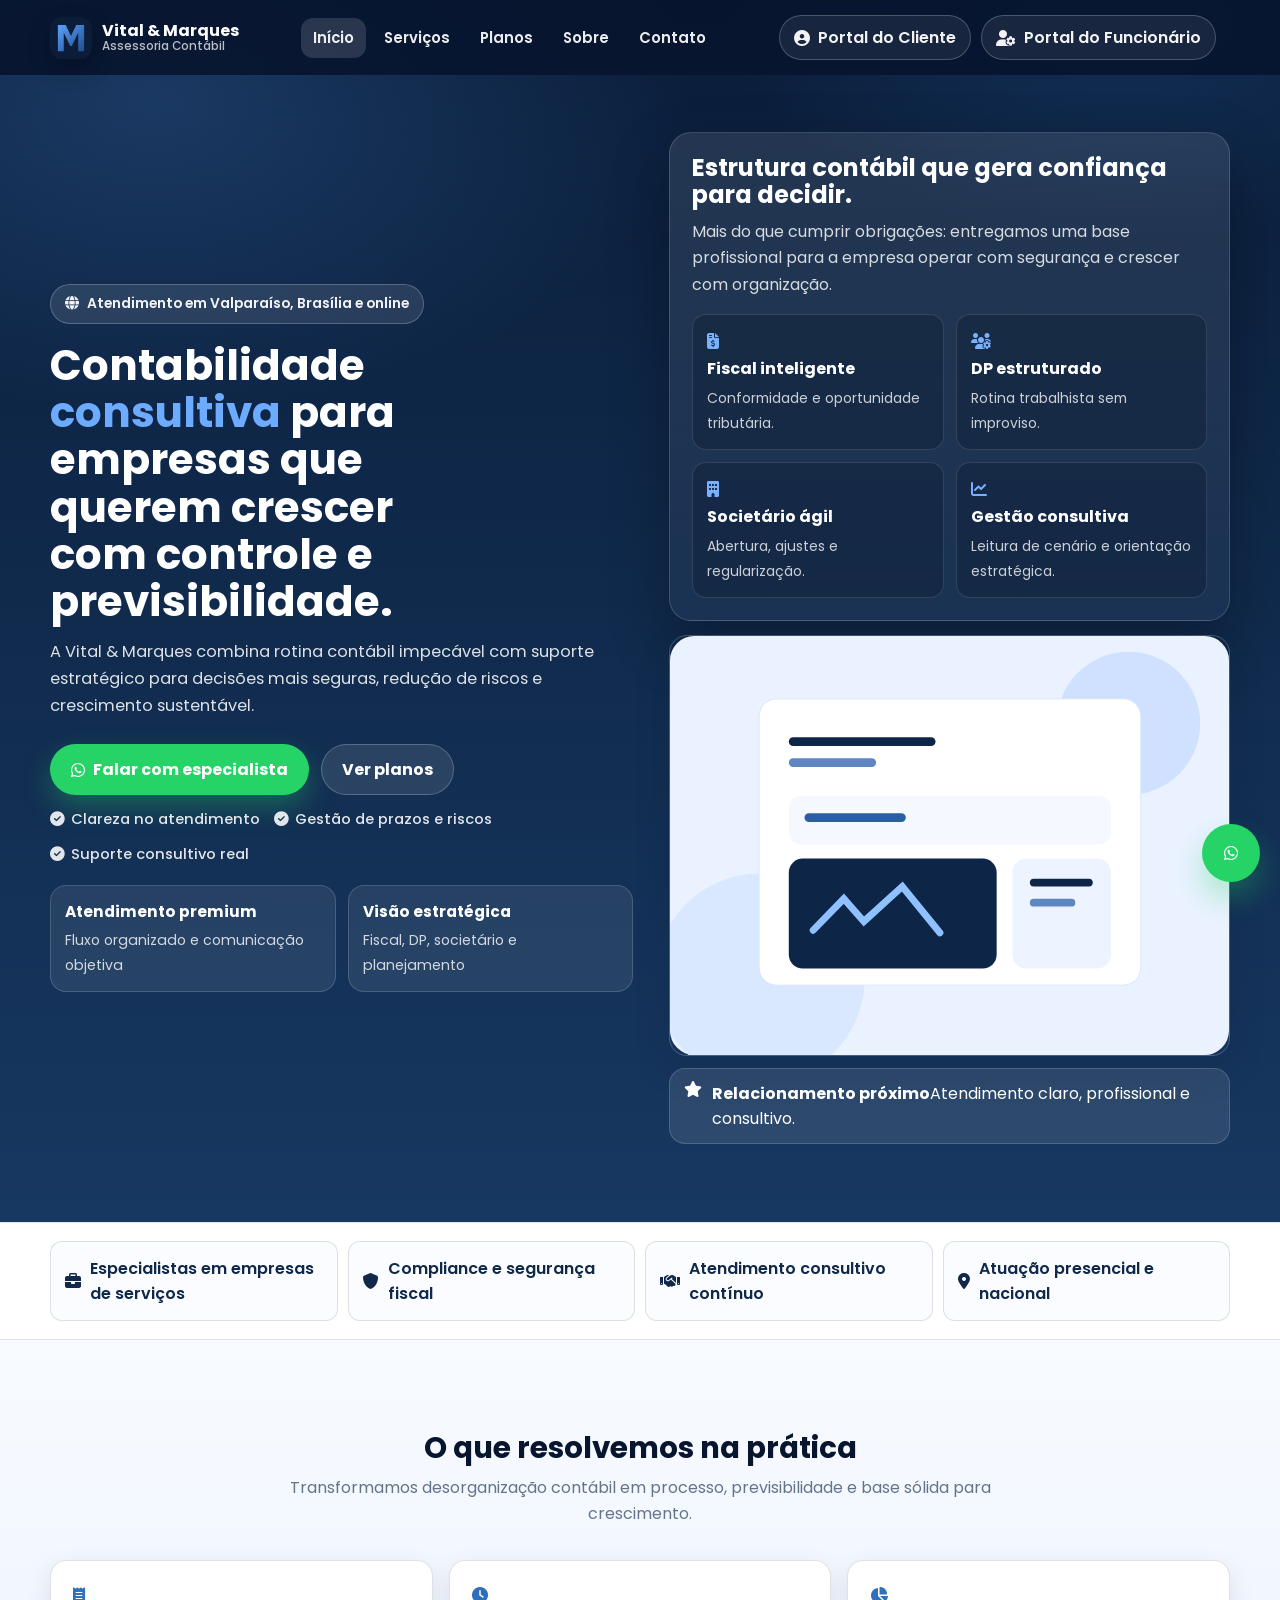
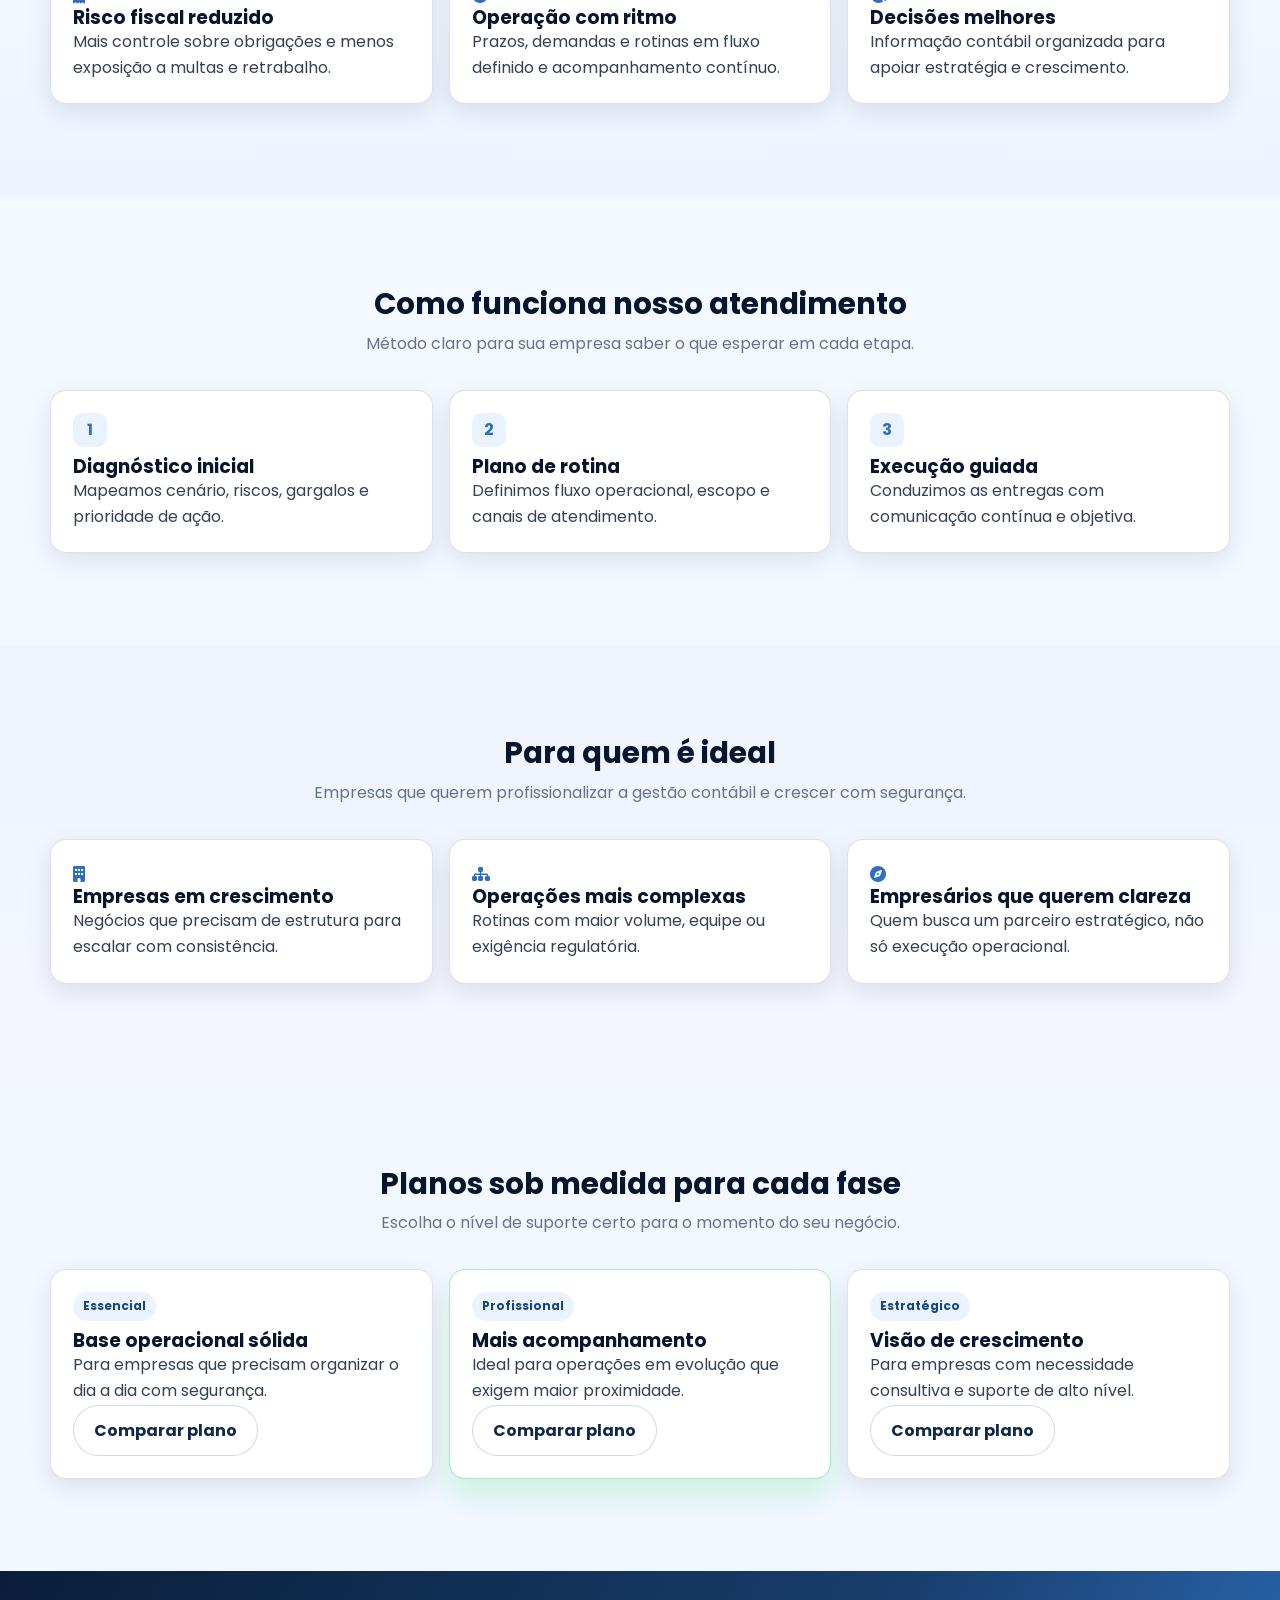
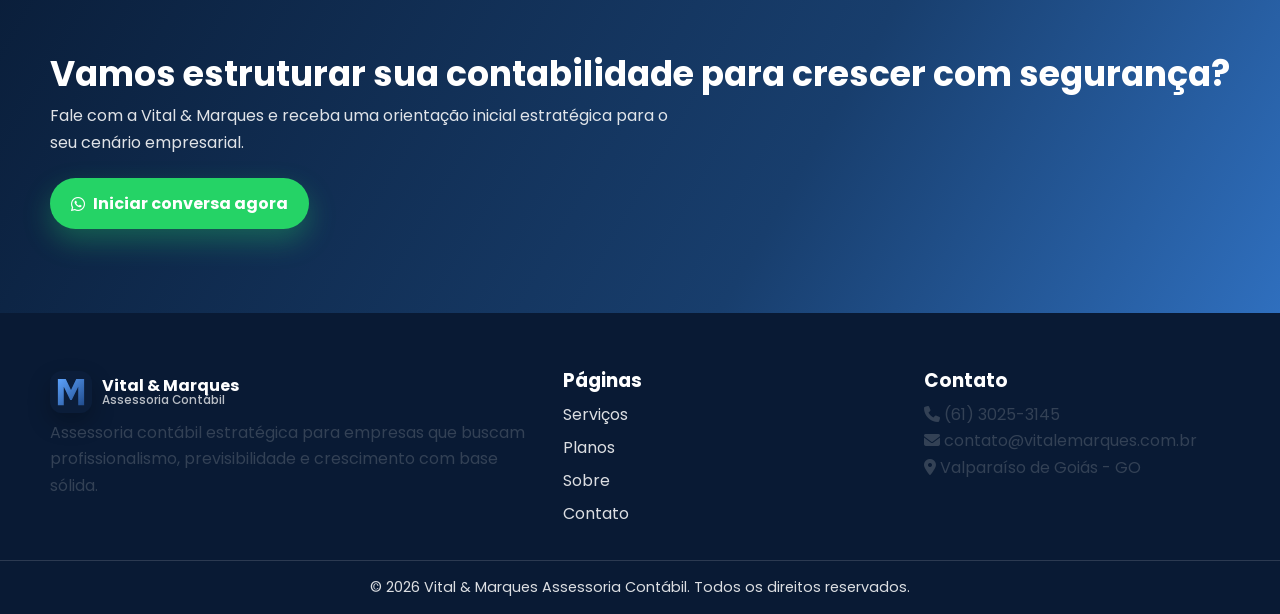
==== commit 79bafbf6: "Reformula site completo com layout premium e estrutura consistente" ====
--- a/index.html
+++ b/index.html
@@ -4,24 +4,13 @@
   <meta charset="UTF-8" />
   <meta name="viewport" content="width=device-width, initial-scale=1.0" />
   <title>Vital & Marques | Assessoria Contábil Estratégica</title>
-  <meta
-    name="description"
-    content="Assessoria contábil estratégica para empresas em Valparaíso de Goiás, Brasília e atendimento online. Abertura de empresa, fiscal, departamento pessoal e planejamento tributário."
-  />
-  <meta name="theme-color" content="#0d2546" />
+  <meta name="description" content="Assessoria contábil premium para empresas que querem crescer com segurança fiscal, organização operacional e visão estratégica." />
+  <meta name="theme-color" content="#07152e" />
 
   <link rel="preconnect" href="https://fonts.googleapis.com" />
   <link rel="preconnect" href="https://fonts.gstatic.com" crossorigin />
-  <link
-    href="https://fonts.googleapis.com/css2?family=Poppins:wght@300;400;500;600;700;800;900&display=swap"
-    rel="stylesheet"
-  />
-
-  <link
-    rel="stylesheet"
-    href="https://cdnjs.cloudflare.com/ajax/libs/font-awesome/6.4.0/css/all.min.css"
-  />
-
+  <link href="https://fonts.googleapis.com/css2?family=Poppins:wght@300;400;500;600;700;800&display=swap" rel="stylesheet" />
+  <link rel="stylesheet" href="https://cdnjs.cloudflare.com/ajax/libs/font-awesome/6.4.0/css/all.min.css" />
   <link rel="stylesheet" href="assets/css/style.css" />
 </head>
 <body>
@@ -29,50 +18,23 @@
     <div class="container header-content">
       <a href="index.html" class="brand" aria-label="Vital & Marques - Página inicial">
         <img src="assets/img/logo-vital-marques.svg" class="brand-logo" alt="Logo Vital & Marques" />
-        <span class="brand-text">
-          <strong>Vital & Marques</strong>
-          <small>Assessoria Contábil</small>
-        </span>
+        <span class="brand-text"><strong>Vital & Marques</strong><small>Assessoria Contábil</small></span>
       </a>
-        <nav class="desktop-nav" aria-label="Navegação principal">
-          <a href="index.html" class="is-active">Início</a>
-          <a href="pages/servicos.html">Serviços</a>
-          <a href="pages/planos.html">Planos</a>
-          <a href="pages/sobre.html">Sobre</a>
-          <a href="pages/contato.html">Contato</a>
-        </nav>
 
-        <div class="header-actions">
-          <a
-            class="btn-portal"
-            href="https://SEU-LINK-PORTAL-CLIENTE"
-            target="_blank"
-            rel="noopener"
-          >
-            <i class="fa-solid fa-circle-user" aria-hidden="true"></i>
-            <span>Portal do Cliente</span>
-          </a>
+      <nav class="desktop-nav" aria-label="Navegação principal">
+        <a href="index.html" class="is-active">Início</a>
+        <a href="pages/servicos.html">Serviços</a>
+        <a href="pages/planos.html">Planos</a>
+        <a href="pages/sobre.html">Sobre</a>
+        <a href="pages/contato.html">Contato</a>
+      </nav>
 
-          <a
-            class="btn-portal btn-portal--secondary"
-            href="https://SEU-LINK-PORTAL-FUNCIONARIO"
-            target="_blank"
-            rel="noopener"
-          >
-            <i class="fa-solid fa-user-gear" aria-hidden="true"></i>
-            <span>Portal do Funcionário</span>
-          </a>
-        </div>
+      <div class="header-actions">
+        <a class="btn-portal" href="https://SEU-LINK-PORTAL-CLIENTE" target="_blank" rel="noopener"><i class="fa-solid fa-circle-user"></i><span>Portal do Cliente</span></a>
+        <a class="btn-portal" href="https://SEU-LINK-PORTAL-FUNCIONARIO" target="_blank" rel="noopener"><i class="fa-solid fa-user-gear"></i><span>Portal do Funcionário</span></a>
+      </div>
 
-        <button
-          class="mobile-menu-icon"
-          id="mobile-btn"
-          aria-label="Abrir menu"
-          aria-expanded="false"
-          aria-controls="mobile-menu"
-        >
-          <i class="fa-solid fa-bars"></i>
-        </button>
+      <button class="mobile-menu-icon" id="mobile-btn" aria-label="Abrir menu" aria-expanded="false" aria-controls="mobile-menu"><i class="fa-solid fa-bars"></i></button>
     </div>
 
     <nav class="mobile-nav" id="mobile-menu" aria-label="Menu mobile">
@@ -81,436 +43,116 @@
       <a href="pages/planos.html">Planos</a>
       <a href="pages/sobre.html">Sobre</a>
       <a href="pages/contato.html">Contato</a>
-
-      <div class="mobile-divider" aria-hidden="true"></div>
-
-      <a href="https://SEU-LINK-PORTAL-CLIENTE" target="_blank" rel="noopener">
-        <i class="fa-solid fa-circle-user" aria-hidden="true"></i>
-        Portal do Cliente
-      </a>
-
-      <a href="https://SEU-LINK-PORTAL-FUNCIONARIO" target="_blank" rel="noopener">
-        <i class="fa-solid fa-user-gear" aria-hidden="true"></i>
-        Portal do Funcionário
-      </a>
-
-      <a
-        class="mobile-whatsapp"
-        href="https://wa.me/556130253145?text=Ol%C3%A1%2C%20quero%20falar%20com%20a%20Vital%20e%20Marques."
-        target="_blank"
-        rel="noopener"
-      >
-        <i class="fab fa-whatsapp" aria-hidden="true"></i>
-        Falar no WhatsApp
-      </a>
+      <div class="mobile-divider"></div>
+      <a href="https://SEU-LINK-PORTAL-CLIENTE" target="_blank" rel="noopener">Portal do Cliente</a>
+      <a href="https://SEU-LINK-PORTAL-FUNCIONARIO" target="_blank" rel="noopener">Portal do Funcionário</a>
+      <a class="mobile-whatsapp" href="https://wa.me/556130253145" data-wa-topic="Atendimento inicial" target="_blank" rel="noopener">Falar no WhatsApp</a>
     </nav>
   </header>
 
   <main>
-    <section class="hero hero-home" id="inicio">
+    <section class="hero" id="inicio">
       <div class="hero-bg" aria-hidden="true"></div>
-
       <div class="container hero-content">
         <div class="hero-text reveal-left">
-          <div class="badge">
-            <i class="fa-solid fa-globe" aria-hidden="true"></i>
-            Atendimento em Valparaíso, Brasília e online
+          <div class="badge"><i class="fa-solid fa-globe"></i> Atendimento em Valparaíso, Brasília e online</div>
+          <h1>Contabilidade <span class="highlight">consultiva</span> para empresas que querem crescer com controle e previsibilidade.</h1>
+          <p class="hero-lead">A Vital & Marques combina rotina contábil impecável com suporte estratégico para decisões mais seguras, redução de riscos e crescimento sustentável.</p>
+          <div class="cta-row">
+            <a href="https://wa.me/556130253145" data-wa-topic="Consultoria estratégica" class="btn-cta" target="_blank" rel="noopener"><i class="fab fa-whatsapp"></i> Falar com especialista</a>
+            <a href="pages/planos.html" class="btn-secondary">Ver planos</a>
           </div>
-
-          <h1>
-            Contabilidade <span class="highlight">estratégica</span> para empresas que querem
-            crescer com segurança, lucro e escala.
-          </h1>
-
-          <p class="hero-lead">
-            A Vital & Marques ajuda empresários a organizar a rotina fiscal, trabalhista e contábil
-            com atendimento claro, processo definido e suporte próximo para a empresa crescer sem
-            desorganização.
-          </p>
-
-          <div class="cta-row">
-            <a
-              href="https://wa.me/556130253145?text=Ol%C3%A1%2C%20quero%20agendar%20uma%20consultoria%20com%20a%20Vital%20e%20Marques."
-              class="btn-cta" data-wa-topic="Consultoria estratégica"
-              target="_blank"
-              rel="noopener"
-            >
-              <i class="fab fa-whatsapp" aria-hidden="true"></i>
-              Agendar consultoria
-            </a>
-
-            <a href="pages/planos.html" class="btn-secondary">
-              Ver planos
-              <i class="fa-solid fa-arrow-right" aria-hidden="true"></i>
-            </a>
+          <div class="trust-icons">
+            <span><i class="fa-solid fa-check-circle"></i> Clareza no atendimento</span>
+            <span><i class="fa-solid fa-check-circle"></i> Gestão de prazos e riscos</span>
+            <span><i class="fa-solid fa-check-circle"></i> Suporte consultivo real</span>
           </div>
-
-          <div class="trust-icons">
-            <span><i class="fa-solid fa-check-circle" aria-hidden="true"></i> Atendimento humanizado</span>
-            <span><i class="fa-solid fa-check-circle" aria-hidden="true"></i> Processos e prazos claros</span>
-            <span><i class="fa-solid fa-check-circle" aria-hidden="true"></i> Suporte por WhatsApp</span>
-          </div>
-
           <div class="hero-mini-stats">
-            <article>
-              <strong>Empresas atendidas</strong>
-              <span>Operação organizada e suporte constante</span>
-            </article>
-            <article>
-              <strong>Atuação consultiva</strong>
-              <span>Fiscal, DP, abertura e regularização</span>
-            </article>
+            <article><strong>Atendimento premium</strong><span>Fluxo organizado e comunicação objetiva</span></article>
+            <article><strong>Visão estratégica</strong><span>Fiscal, DP, societário e planejamento</span></article>
           </div>
         </div>
 
         <div class="hero-visual reveal-right">
           <div class="hero-panel">
             <div class="hero-panel-top">
-              <div class="hero-panel-tag">
-                <i class="fa-solid fa-shield-halved" aria-hidden="true"></i>
-                Mais controle na rotina da empresa
-              </div>
-
-              <h3>Uma contabilidade que organiza, orienta e acompanha.</h3>
-              <p>
-                Não é só entregar obrigações: é estruturar o dia a dia da empresa para reduzir risco,
-                melhorar o fluxo de atendimento e apoiar decisões com mais segurança.
-              </p>
+              <h3>Estrutura contábil que gera confiança para decidir.</h3>
+              <p>Mais do que cumprir obrigações: entregamos uma base profissional para a empresa operar com segurança e crescer com organização.</p>
             </div>
-
             <div class="hero-panel-grid">
-              <article class="panel-item">
-                <i class="fa-solid fa-file-invoice-dollar" aria-hidden="true"></i>
-                <strong>Segurança fiscal</strong>
-                <span>obrigações e conformidade com mais previsibilidade</span>
-              </article>
-
-              <article class="panel-item">
-                <i class="fa-solid fa-users-gear" aria-hidden="true"></i>
-                <strong>Departamento pessoal</strong>
-                <span>rotina trabalhista organizada e acompanhamento contínuo</span>
-              </article>
-
-              <article class="panel-item">
-                <i class="fa-solid fa-building" aria-hidden="true"></i>
-                <strong>Abertura e regularização</strong>
-                <span>estruturação correta para começar ou ajustar a empresa</span>
-              </article>
-
-              <article class="panel-item">
-                <i class="fa-solid fa-chart-line" aria-hidden="true"></i>
-                <strong>Visão estratégica</strong>
-                <span>orientação para crescer com base mais sólida</span>
-              </article>
+              <article class="panel-item"><i class="fa-solid fa-file-invoice-dollar"></i><strong>Fiscal inteligente</strong><span>Conformidade e oportunidade tributária.</span></article>
+              <article class="panel-item"><i class="fa-solid fa-users-gear"></i><strong>DP estruturado</strong><span>Rotina trabalhista sem improviso.</span></article>
+              <article class="panel-item"><i class="fa-solid fa-building"></i><strong>Societário ágil</strong><span>Abertura, ajustes e regularização.</span></article>
+              <article class="panel-item"><i class="fa-solid fa-chart-line"></i><strong>Gestão consultiva</strong><span>Leitura de cenário e orientação estratégica.</span></article>
             </div>
           </div>
-          <img src="assets/img/hero-modern.svg" alt="Painel moderno de gestão contábil" class="hero-media" />
-
-          <div class="hero-floating-card">
-            <i class="fa-solid fa-star" aria-hidden="true"></i>
-            <div>
-              <strong>Atendimento profissional e próximo</strong>
-              <span>comunicação clara, retorno mais previsível e rotina bem definida</span>
-            </div>
-          </div>
+          <img src="assets/img/hero-modern.svg" alt="Painel de gestão contábil" class="hero-media" />
+          <div class="hero-floating-card"><i class="fa-solid fa-star"></i><div><strong>Relacionamento próximo</strong><span>Atendimento claro, profissional e consultivo.</span></div></div>
         </div>
       </div>
     </section>
 
     <section class="authority-strip">
       <div class="container authority-strip-grid">
-        <div class="authority-item">
-          <i class="fa-solid fa-briefcase"></i>
-          <span>Suporte para empresas em diferentes fases</span>
-        </div>
-        <div class="authority-item">
-          <i class="fa-solid fa-list-check"></i>
-          <span>Escopo organizado por tipo de atendimento</span>
-        </div>
-        <div class="authority-item">
-          <i class="fa-solid fa-comments"></i>
-          <span>Comunicação objetiva e acompanhamento próximo</span>
-        </div>
-        <div class="authority-item">
-          <i class="fa-solid fa-location-dot"></i>
-          <span>Presencial e online para todo o Brasil</span>
-        </div>
+        <div class="authority-item"><i class="fa-solid fa-briefcase"></i><span>Especialistas em empresas de serviços</span></div>
+        <div class="authority-item"><i class="fa-solid fa-shield"></i><span>Compliance e segurança fiscal</span></div>
+        <div class="authority-item"><i class="fa-solid fa-handshake"></i><span>Atendimento consultivo contínuo</span></div>
+        <div class="authority-item"><i class="fa-solid fa-location-dot"></i><span>Atuação presencial e nacional</span></div>
       </div>
     </section>
 
     <section class="section-padding section-light">
       <div class="container">
         <div class="section-header reveal-up">
-          <h2>O que a Vital & Marques entrega na prática</h2>
-          <p>
-            Mais do que cumprir obrigação, nossa proposta é organizar a operação contábil da empresa
-            para reduzir ruído, retrabalho e insegurança no dia a dia.
-          </p>
+          <h2>O que resolvemos na prática</h2>
+          <p>Transformamos desorganização contábil em processo, previsibilidade e base sólida para crescimento.</p>
         </div>
-
         <div class="services-grid">
-          <article class="service-card reveal-up">
-            <div class="icon-box"><i class="fa-solid fa-calculator"></i></div>
-            <h3>Rotina contábil e fiscal</h3>
-            <p>
-              Escrituração, acompanhamento das obrigações, organização de documentos e apoio para a
-              empresa operar com regularidade.
-            </p>
-          </article>
-
-          <article class="service-card reveal-up" style="transition-delay:.08s">
-            <div class="icon-box"><i class="fa-solid fa-user-tie"></i></div>
-            <h3>Departamento pessoal</h3>
-            <p>
-              Admissões, desligamentos, folha, pró-labore e processos trabalhistas com mais clareza
-              e previsibilidade.
-            </p>
-          </article>
-
-          <article class="service-card reveal-up" style="transition-delay:.16s">
-            <div class="icon-box"><i class="fa-solid fa-rocket"></i></div>
-            <h3>Abertura e estruturação</h3>
-            <p>
-              Apoio para abrir empresa, ajustar enquadramento e iniciar a operação com segurança e
-              documentação correta.
-            </p>
-          </article>
-
-          <article class="service-card reveal-up" style="transition-delay:.24s">
-            <div class="icon-box"><i class="fa-solid fa-receipt"></i></div>
-            <h3>Planejamento tributário</h3>
-            <p>
-              Análise do regime tributário e orientação para buscar eficiência sem improviso e com
-              mais previsibilidade.
-            </p>
-          </article>
-
-          <article class="service-card reveal-up" style="transition-delay:.32s">
-            <div class="icon-box"><i class="fa-solid fa-file-circle-check"></i></div>
-            <h3>Regularização e pendências</h3>
-            <p>
-              Levantamento de situações fiscais e cadastrais para apoiar a empresa na manutenção da
-              conformidade.
-            </p>
-          </article>
-
-          <article class="service-card reveal-up" style="transition-delay:.40s">
-            <div class="icon-box"><i class="fa-solid fa-headset"></i></div>
-            <h3>Atendimento consultivo</h3>
-            <p>
-              Orientação para o empresário entender melhor processos, prazos, documentos e próximos
-              passos da rotina contábil.
-            </p>
-          </article>
-        </div>
-
-        <div class="text-center section-action reveal-up">
-          <a href="pages/servicos.html" class="btn-outline-dark">
-            Ver todos os serviços
-            <i class="fa-solid fa-arrow-right"></i>
-          </a>
+          <article class="service-card reveal-up"><i class="fa-solid fa-receipt"></i><h3>Risco fiscal reduzido</h3><p>Mais controle sobre obrigações e menos exposição a multas e retrabalho.</p></article>
+          <article class="service-card reveal-up"><i class="fa-solid fa-clock"></i><h3>Operação com ritmo</h3><p>Prazos, demandas e rotinas em fluxo definido e acompanhamento contínuo.</p></article>
+          <article class="service-card reveal-up"><i class="fa-solid fa-chart-pie"></i><h3>Decisões melhores</h3><p>Informação contábil organizada para apoiar estratégia e crescimento.</p></article>
         </div>
       </div>
     </section>
 
     <section class="section-padding">
       <div class="container">
-        <div class="split-section">
-          <div class="split-copy reveal-left">
-            <div class="section-header section-header-left">
-              <h2>Para quem a Vital & Marques faz mais sentido?</h2>
-              <p>
-                Empresas que querem sair do improviso, entender melhor o que estão pagando e ter uma
-                operação mais organizada para crescer.
-              </p>
-            </div>
-
-            <div class="list-block">
-              <div class="list-row">
-                <i class="fa-solid fa-check"></i>
-                <span>Empresas que querem mais clareza no atendimento contábil</span>
-              </div>
-              <div class="list-row">
-                <i class="fa-solid fa-check"></i>
-                <span>Negócios que precisam organizar fiscal, DP e rotina documental</span>
-              </div>
-              <div class="list-row">
-                <i class="fa-solid fa-check"></i>
-                <span>Empresários que querem suporte próximo e comunicação objetiva</span>
-              </div>
-              <div class="list-row">
-                <i class="fa-solid fa-check"></i>
-                <span>Quem está abrindo empresa ou ajustando processos internos</span>
-              </div>
-            </div>
-          </div>
-
-          <div class="highlight-box reveal-right">
-            <h3>O problema mais comum que resolvemos</h3>
-            <p>
-              Muitos empresários chegam com atendimento confuso, demandas espalhadas e pouco
-              entendimento sobre o que está incluso, o que precisa ser enviado e qual o prazo de
-              retorno.
-            </p>
-            <p>
-              A proposta da Vital & Marques é trazer organização, processo e uma comunicação mais
-              clara para que a empresa funcione com mais segurança.
-            </p>
-            <a
-              href="https://wa.me/556130253145?text=Ol%C3%A1%2C%20quero%20entender%20como%20voc%C3%AAs%20podem%20organizar%20a%20rotina%20da%20minha%20empresa."
-              class="btn-cta btn-small"
-              target="_blank"
-              rel="noopener"
-            >
-              <i class="fab fa-whatsapp"></i>
-              Quero entender melhor
-            </a>
-          </div>
+        <div class="section-header reveal-up"><h2>Como funciona nosso atendimento</h2><p>Método claro para sua empresa saber o que esperar em cada etapa.</p></div>
+        <div class="process-grid">
+          <article class="process-card reveal-up"><span class="process-step">1</span><h3>Diagnóstico inicial</h3><p>Mapeamos cenário, riscos, gargalos e prioridade de ação.</p></article>
+          <article class="process-card reveal-up"><span class="process-step">2</span><h3>Plano de rotina</h3><p>Definimos fluxo operacional, escopo e canais de atendimento.</p></article>
+          <article class="process-card reveal-up"><span class="process-step">3</span><h3>Execução guiada</h3><p>Conduzimos as entregas com comunicação contínua e objetiva.</p></article>
         </div>
       </div>
     </section>
 
-    <section class="section-padding section-soft-blue">
+    <section class="section-padding section-soft">
       <div class="container">
-        <div class="section-header reveal-up">
-          <h2>Como funciona nosso atendimento</h2>
-          <p>
-            Uma operação mais profissional começa quando o cliente sabe como pedir, o que esperar e
-            como acompanhar cada demanda.
-          </p>
-        </div>
-
-        <div class="process-grid">
-          <article class="process-card reveal-up">
-            <span class="process-step">01</span>
-            <h3>Diagnóstico inicial</h3>
-            <p>Entendemos porte, atividade, momento da empresa e as principais dores da rotina.</p>
-          </article>
-
-          <article class="process-card reveal-up" style="transition-delay:.08s">
-            <span class="process-step">02</span>
-            <h3>Definição do plano</h3>
-            <p>Indicamos o nível de atendimento e suporte mais adequado para o seu cenário.</p>
-          </article>
-
-          <article class="process-card reveal-up" style="transition-delay:.16s">
-            <span class="process-step">03</span>
-            <h3>Organização operacional</h3>
-            <p>Alinhamos documentos, fluxo de comunicação, rotina e prioridades do atendimento.</p>
-          </article>
-
-          <article class="process-card reveal-up" style="transition-delay:.24s">
-            <span class="process-step">04</span>
-            <h3>Acompanhamento contínuo</h3>
-            <p>A empresa segue com apoio contábil, fiscal e trabalhista dentro do escopo definido.</p>
-          </article>
+        <div class="section-header reveal-up"><h2>Para quem é ideal</h2><p>Empresas que querem profissionalizar a gestão contábil e crescer com segurança.</p></div>
+        <div class="reasons-grid">
+          <article class="reason-card reveal-up"><i class="fa-solid fa-building"></i><h3>Empresas em crescimento</h3><p>Negócios que precisam de estrutura para escalar com consistência.</p></article>
+          <article class="reason-card reveal-up"><i class="fa-solid fa-sitemap"></i><h3>Operações mais complexas</h3><p>Rotinas com maior volume, equipe ou exigência regulatória.</p></article>
+          <article class="reason-card reveal-up"><i class="fa-solid fa-compass"></i><h3>Empresários que querem clareza</h3><p>Quem busca um parceiro estratégico, não só execução operacional.</p></article>
         </div>
       </div>
     </section>
 
     <section class="section-padding">
       <div class="container">
-        <div class="section-header reveal-up">
-          <h2>Planos com escopo claro e evolução de atendimento</h2>
-          <p>
-            Cada plano foi pensado para acompanhar diferentes níveis de complexidade, rotina e
-            necessidade de suporte.
-          </p>
-        </div>
-
+        <div class="section-header reveal-up"><h2>Planos sob medida para cada fase</h2><p>Escolha o nível de suporte certo para o momento do seu negócio.</p></div>
         <div class="plans-preview-grid">
-          <article class="plan-preview-card reveal-up">
-            <div class="plan-badge">Essencial</div>
-            <h3>Base organizada para a rotina da empresa</h3>
-            <p>Para quem precisa de regularidade, operação segura e atendimento bem definido.</p>
-            <ul>
-              <li>Rotina contábil e fiscal</li>
-              <li>Atendimento por canal oficial</li>
-              <li>Suporte para demandas do dia a dia</li>
-            </ul>
-          </article>
-
-          <article class="plan-preview-card featured reveal-up" style="transition-delay:.08s">
-            <div class="plan-badge">Profissional</div>
-            <h3>Mais acompanhamento e profundidade</h3>
-            <p>Ideal para empresas que precisam de mais apoio consultivo e rotina operacional robusta.</p>
-            <ul>
-              <li>Escopo ampliado de atendimento</li>
-              <li>Mais proximidade no acompanhamento</li>
-              <li>Melhor suporte para crescimento</li>
-            </ul>
-          </article>
-
-          <article class="plan-preview-card reveal-up" style="transition-delay:.16s">
-            <div class="plan-badge">Estratégico</div>
-            <h3>Mais estrutura para empresas exigentes</h3>
-            <p>Para operações com maior complexidade, necessidade de previsibilidade e acompanhamento premium.</p>
-            <ul>
-              <li>Atendimento mais estratégico</li>
-              <li>Maior apoio ao empresário</li>
-              <li>Rotina mais estruturada e completa</li>
-            </ul>
-          </article>
-        </div>
-
-        <div class="text-center section-action reveal-up">
-          <a href="pages/planos.html" class="btn-outline-dark">
-            Comparar os planos
-            <i class="fa-solid fa-arrow-right"></i>
-          </a>
-        </div>
-      </div>
-    </section>
-
-    <section class="section-padding section-light">
-      <div class="container">
-        <div class="section-header reveal-up">
-          <h2>Por que isso transmite mais profissionalismo?</h2>
-          <p>
-            Porque empresa séria não vende só “serviço contábil”. Ela mostra processo, escopo,
-            clareza, segurança e proposta de valor real.
-          </p>
-        </div>
-
-        <div class="reasons-grid">
-          <article class="reason-card reveal-up">
-            <i class="fa-solid fa-layer-group"></i>
-            <h3>Mais clareza no escopo</h3>
-            <p>O cliente entende o que está incluso, como funciona e como solicitar cada demanda.</p>
-          </article>
-
-          <article class="reason-card reveal-up" style="transition-delay:.08s">
-            <i class="fa-solid fa-stopwatch"></i>
-            <h3>Menos ruído e retrabalho</h3>
-            <p>Processo bem definido reduz urgência desnecessária e melhora o fluxo do atendimento.</p>
-          </article>
-
-          <article class="reason-card reveal-up" style="transition-delay:.16s">
-            <i class="fa-solid fa-shield-heart"></i>
-            <h3>Mais confiança para o empresário</h3>
-            <p>Quando a rotina é organizada, o cliente sente mais segurança para crescer e decidir.</p>
-          </article>
+          <article class="plan-preview-card reveal-up"><div class="plan-badge">Essencial</div><h3>Base operacional sólida</h3><p>Para empresas que precisam organizar o dia a dia com segurança.</p><a href="pages/planos.html" class="btn-outline">Comparar plano</a></article>
+          <article class="plan-preview-card featured reveal-up"><div class="plan-badge">Profissional</div><h3>Mais acompanhamento</h3><p>Ideal para operações em evolução que exigem maior proximidade.</p><a href="pages/planos.html" class="btn-outline">Comparar plano</a></article>
+          <article class="plan-preview-card reveal-up"><div class="plan-badge">Estratégico</div><h3>Visão de crescimento</h3><p>Para empresas com necessidade consultiva e suporte de alto nível.</p><a href="pages/planos.html" class="btn-outline">Comparar plano</a></article>
         </div>
       </div>
     </section>
 
     <section class="final-cta">
       <div class="container relative reveal-up">
-        <h2>Quer descobrir qual plano faz mais sentido para sua empresa?</h2>
-        <p>
-          Fale com a Vital & Marques e receba uma orientação clara sobre o melhor formato de
-          atendimento para o seu cenário.
-        </p>
-
-        <a
-          href="https://wa.me/556130253145?text=Ol%C3%A1%2C%20quero%20entender%20qual%20plano%20da%20Vital%20e%20Marques%20faz%20mais%20sentido%20para%20minha%20empresa."
-          class="btn-cta btn-big" data-wa-topic="Plano ideal"
-          target="_blank"
-          rel="noopener"
-        >
-          <i class="fab fa-whatsapp" aria-hidden="true"></i>
-          Falar com um especialista
-        </a>
+        <h2>Vamos estruturar sua contabilidade para crescer com segurança?</h2>
+        <p>Fale com a Vital & Marques e receba uma orientação inicial estratégica para o seu cenário empresarial.</p>
+        <a href="https://wa.me/556130253145" data-wa-topic="Diagnóstico inicial" class="btn-cta" target="_blank" rel="noopener"><i class="fab fa-whatsapp"></i> Iniciar conversa agora</a>
       </div>
     </section>
   </main>
@@ -518,52 +160,17 @@
   <footer>
     <div class="container footer-content">
       <div class="footer-col">
-        <div class="brand brand-footer">
-          <img src="assets/img/logo-vital-marques.svg" class="brand-logo" alt="Logo Vital & Marques" />
-          <span class="brand-text">
-            <strong>Vital & Marques</strong>
-            <small>Assessoria Contábil</small>
-          </span>
-        </div>
-
-        <p>
-          Assessoria contábil com foco em organização, previsibilidade, conformidade e crescimento
-          empresarial.
-        </p>
+        <div class="brand"><img src="assets/img/logo-vital-marques.svg" class="brand-logo" alt="Logo Vital & Marques" /><span class="brand-text"><strong>Vital & Marques</strong><small>Assessoria Contábil</small></span></div>
+        <p>Assessoria contábil estratégica para empresas que buscam profissionalismo, previsibilidade e crescimento com base sólida.</p>
       </div>
-
-      <div class="footer-col">
-        <h3>Páginas</h3>
-        <a href="pages/servicos.html">Serviços</a>
-        <a href="pages/planos.html">Planos</a>
-        <a href="pages/sobre.html">Sobre</a>
-        <a href="pages/contato.html">Contato</a>
-      </div>
-
-      <div class="footer-col">
-        <h3>Contato</h3>
-        <p><i class="fa-solid fa-phone"></i> (61) 3025-3145</p>
-        <p><i class="fa-solid fa-envelope"></i> contato@vitalemarques.com.br</p>
-        <p><i class="fa-solid fa-location-dot"></i> Valparaíso de Goiás - GO</p>
-      </div>
+      <div class="footer-col"><h3>Páginas</h3><a href="pages/servicos.html">Serviços</a><a href="pages/planos.html">Planos</a><a href="pages/sobre.html">Sobre</a><a href="pages/contato.html">Contato</a></div>
+      <div class="footer-col"><h3>Contato</h3><p><i class="fa-solid fa-phone"></i> (61) 3025-3145</p><p><i class="fa-solid fa-envelope"></i> contato@vitalemarques.com.br</p><p><i class="fa-solid fa-location-dot"></i> Valparaíso de Goiás - GO</p></div>
     </div>
-
-    <div class="copy">
-      © <span id="year"></span> Vital & Marques Assessoria Contábil. Todos os direitos reservados.
-    </div>
+    <div class="copy">© <span id="year"></span> Vital & Marques Assessoria Contábil. Todos os direitos reservados.</div>
   </footer>
 
-  <a
-    href="https://wa.me/556130253145?text=Ol%C3%A1%2C%20quero%20falar%20com%20a%20Vital%20e%20Marques."
-    class="whatsapp-float" data-wa-topic="Atendimento rápido"
-    target="_blank"
-    rel="noopener"
-    aria-label="Falar no WhatsApp"
-  >
-    <span class="float-text">Atendimento</span>
-    <i class="fab fa-whatsapp" aria-hidden="true"></i>
-  </a>
+  <a href="https://wa.me/556130253145" data-wa-topic="Contato rápido" class="whatsapp-float" target="_blank" rel="noopener" aria-label="Falar no WhatsApp"><span class="float-text">Atendimento</span><i class="fab fa-whatsapp"></i></a>
 
   <script src="assets/js/script.js" defer></script>
 </body>
-</html>+</html>
--- a/assets/css/style.css
+++ b/assets/css/style.css
@@ -1,1748 +1,459 @@
-:root{
-  --primary:#0d2546;
-  --primary-2:#163867;
-  --primary-3:#0a1b33;
-  --accent:#5ea4ff;
-  --accent-2:#8fc0ff;
-  --success:#25d366;
-  --success-hover:#1fb859;
-  --text-dark:#0f172a;
-  --text-gray:#5b6472;
-  --white:#ffffff;
-  --bg-light:#f5f8fc;
-  --bg-soft:#edf3fb;
-  --bg-card:#ffffff;
-  --border:rgba(15,23,42,.08);
-  --shadow:0 18px 45px rgba(13,37,70,.12);
-  --shadow-soft:0 10px 28px rgba(13,37,70,.08);
-  --radius:20px;
-  --transition:220ms ease;
-}
-
-*{
-  margin:0;
-  padding:0;
-  box-sizing:border-box;
-}
-
-html{
-  scroll-behavior:smooth;
-}
-
-body{
-  font-family:"Poppins", sans-serif;
-  color:var(--text-dark);
-  background:var(--bg-light);
-  overflow-x:hidden;
-}
-
-body.menu-open{
-  overflow:hidden;
-}
-
-img{
-  max-width:100%;
-  display:block;
-}
-
-a{
-  text-decoration:none;
-  color:inherit;
-}
-
-button{
-  font:inherit;
-}
-
-ul{
-  list-style:none;
-}
-
-h1,h2,h3,h4{
-  line-height:1.12;
-  color:var(--primary);
-}
-
-p{
-  line-height:1.75;
-}
-
-.container{
-  width:min(1200px, calc(100% - 40px));
-  margin:0 auto;
-}
-
-.relative{
-  position:relative;
-  z-index:1;
-}
-
-.section-padding{
-  padding:92px 0;
-}
-
-.section-light{
-  background:linear-gradient(180deg, #f7fbff 0%, #edf3fb 55%, #f5efff 100%);
-}
-
-.section-soft-blue{
-  background:linear-gradient(180deg, #eef5ff 0%, #e6eefb 60%, #eef1ff 100%);
-}
-
-.text-center{
-  text-align:center;
-}
-
-.section-action{
-  margin-top:42px;
-}
+:root {
+  --navy-900: #07152e;
+  --navy-850: #0b1d3a;
+  --navy-800: #102849;
+  --navy-700: #163863;
+  --blue-500: #2f6fbe;
+  --blue-400: #4b8cdd;
+  --blue-200: #cfe0f7;
+  --sky-50: #f5f9ff;
+  --slate-900: #0f172a;
+  --slate-700: #334155;
+  --slate-500: #64748b;
+  --white: #fff;
+  --success: #25d366;
+  --success-hover: #17b657;
+  --border: rgba(15, 23, 42, 0.12);
+  --radius-lg: 22px;
+  --radius-md: 16px;
+  --radius-sm: 12px;
+  --shadow-md: 0 16px 36px rgba(7, 21, 46, 0.14);
+  --shadow-soft: 0 8px 24px rgba(7, 21, 46, 0.1);
+  --ease: 240ms ease;
+}
+
+* { box-sizing: border-box; margin: 0; padding: 0; }
+html { scroll-behavior: smooth; }
+body {
+  font-family: "Poppins", sans-serif;
+  color: var(--slate-900);
+  background: linear-gradient(180deg, #f6f9ff 0%, #f2f7ff 100%);
+  overflow-x: hidden;
+}
+img { max-width: 100%; display: block; }
+a { color: inherit; text-decoration: none; }
+button { font: inherit; }
+ul { list-style: none; }
+p { line-height: 1.65; color: var(--slate-700); }
+h1, h2, h3, h4 { color: var(--navy-900); line-height: 1.12; }
+
+.container { width: min(1180px, calc(100% - 40px)); margin: 0 auto; }
+.section-padding { padding: 92px 0; }
+.section-light { background: linear-gradient(180deg, #f8fbff, #edf4ff); }
+.section-soft { background: linear-gradient(180deg, #eef3fc, #f4f7ff); }
+.text-center { text-align: center; }
+.relative { position: relative; z-index: 1; }
+
+.section-header { max-width: 740px; margin: 0 auto 32px; text-align: center; }
+.section-header h2 { font-size: clamp(1.7rem, 2.3vw, 2.35rem); margin-bottom: 10px; }
+.section-header p { font-size: 1rem; color: var(--slate-500); }
+.section-header-left { text-align: left; margin-left: 0; }
 
 /* HEADER */
-.site-header{
-  position:fixed;
-  top:0;
-  left:0;
-  width:100%;
-  z-index:1000;
-  padding:16px 0;
-  background:rgba(13,37,70,.92);
-  backdrop-filter:blur(10px);
-  transition:padding .25s ease, box-shadow .25s ease, background .25s ease;
-}
-
-.site-header.scrolled{
-  padding:12px 0;
-  background:rgba(8,24,46,.96);
-  box-shadow:0 14px 28px rgba(0,0,0,.18);
-}
-
-.header-content{
-  display:grid;
-  grid-template-columns:auto 1fr auto auto;
-  align-items:center;
-  gap:14px;
-}
-
-.brand{
-  display:inline-flex;
-  align-items:center;
-  gap:12px;
-  min-width:max-content;
-}
-
-.brand-mark{
-  width:46px;
-  height:46px;
-  border-radius:14px;
-  display:flex;
-  align-items:center;
-  justify-content:center;
-  flex-shrink:0;
-  background:linear-gradient(135deg, rgba(94,164,255,.22), rgba(255,255,255,.12));
-  border:1px solid rgba(255,255,255,.14);
-  color:var(--white);
-  box-shadow:0 10px 24px rgba(0,0,0,.12);
-}
-
-.brand-mark i{
-  font-size:1.08rem;
-}
-
-.brand-logo{
-  width:44px;
-  height:44px;
-  border-radius:12px;
-  object-fit:cover;
-  flex-shrink:0;
-  box-shadow:0 10px 24px rgba(0,0,0,.15);
-}
-
-.brand-footer .brand-logo{
-  box-shadow:var(--shadow-soft);
-}
-
-.brand-text{
-  display:flex;
-  flex-direction:column;
-  line-height:1.04;
-}
-
-.brand-text strong{
-  color:var(--white);
-  font-size:1rem;
-  font-weight:700;
-}
-
-.brand-text small{
-  color:rgba(255,255,255,.72);
-  font-size:.76rem;
-  font-weight:600;
-  letter-spacing:.02em;
-}
-
-.header-right{
-  display:contents;
-}
-
-.desktop-nav{
-  justify-self:center;
-  display:flex;
-  align-items:center;
-  gap:8px;
-}
-
-.desktop-nav a{
-  color:rgba(255,255,255,.90);
-  font-weight:700;
-  font-size:.95rem;
-  padding:10px 13px;
-  border-radius:14px;
-  white-space:nowrap;
-  transition:background var(--transition), color var(--transition), transform var(--transition);
-}
-
-.desktop-nav a:hover{
-  background:rgba(255,255,255,.08);
-}
-
-.desktop-nav a.is-active{
-  background:rgba(255,255,255,.10);
-  color:var(--white);
-}
-
-.header-actions{
-  justify-self:end;
-  display:flex;
-  align-items:center;
-  gap:12px;
-}
-
-.btn-portal{
-  display:inline-flex;
-  align-items:center;
-  gap:10px;
-  padding:10px 14px;
-  border-radius:999px;
-  border:1px solid rgba(255,255,255,.18);
-  background:rgba(255,255,255,.08);
-  color:rgba(255,255,255,.95);
-  font-weight:700;
-  white-space:nowrap;
-  transition:transform var(--transition), background var(--transition), border-color var(--transition);
-}
-
-.btn-portal:hover{
-  transform:translateY(-1px);
-  background:rgba(255,255,255,.12);
-  border-color:rgba(94,164,255,.34);
-}
-
-.btn-portal--secondary{
-  background:rgba(255,255,255,.06);
-}
-
-.mobile-menu-icon{
-  justify-self:end;
-  display:none;
-  width:46px;
-  height:46px;
-  align-items:center;
-  justify-content:center;
-  border:none;
-  border-radius:14px;
-  background:rgba(255,255,255,.08);
-  color:var(--white);
-  cursor:pointer;
-}
-
-.mobile-nav{
-  position:fixed;
-  top:0;
-  right:-110%;
-  width:min(360px, 86%);
-  height:100vh;
-  background:linear-gradient(180deg, #0b213f 0%, #12335f 100%);
-  display:flex;
-  flex-direction:column;
-  justify-content:center;
-  gap:12px;
-  padding:24px;
-  transition:right .28s ease;
-  box-shadow:-24px 0 44px rgba(0,0,0,.28);
-}
-
-.mobile-nav.active{
-  right:0;
-}
-
-.mobile-nav a{
-  width:100%;
-  color:var(--white);
-  font-weight:700;
-  border-radius:14px;
-  padding:13px 14px;
-  background:rgba(255,255,255,.04);
-}
-
-.mobile-nav a:hover{
-  background:rgba(255,255,255,.08);
-}
-
-.mobile-divider{
-  width:100%;
-  height:1px;
-  background:rgba(255,255,255,.14);
-  margin:4px 0;
-}
-
-.mobile-whatsapp{
-  background:var(--success) !important;
-  box-shadow:0 12px 26px rgba(37,211,102,.22);
-}
+.site-header {
+  position: fixed;
+  top: 0;
+  left: 0;
+  width: 100%;
+  z-index: 1200;
+  padding: 15px 0;
+  background: rgba(7, 21, 46, 0.9);
+  backdrop-filter: blur(10px);
+  transition: background var(--ease), padding var(--ease), box-shadow var(--ease);
+}
+.site-header.scrolled {
+  padding: 11px 0;
+  background: rgba(5, 16, 35, 0.95);
+  box-shadow: 0 10px 25px rgba(0, 0, 0, 0.24);
+}
+.header-content {
+  display: grid;
+  grid-template-columns: auto 1fr auto auto;
+  gap: 14px;
+  align-items: center;
+}
+.brand {
+  display: inline-flex;
+  align-items: center;
+  gap: 10px;
+}
+.brand-logo {
+  width: 42px;
+  height: 42px;
+  border-radius: 12px;
+  box-shadow: 0 10px 22px rgba(0, 0, 0, 0.25);
+}
+.brand-text { display: flex; flex-direction: column; line-height: 1.04; }
+.brand-text strong { color: var(--white); font-size: 1rem; font-weight: 700; }
+.brand-text small { color: rgba(255,255,255,.72); font-size: .74rem; font-weight: 500; }
+
+.desktop-nav {
+  justify-self: center;
+  display: flex;
+  align-items: center;
+  gap: 6px;
+}
+.desktop-nav a {
+  color: rgba(255,255,255,.92);
+  font-size: .93rem;
+  font-weight: 600;
+  padding: 9px 12px;
+  border-radius: 12px;
+  transition: background var(--ease), transform var(--ease);
+}
+.desktop-nav a:hover { background: rgba(255,255,255,.09); }
+.desktop-nav a.is-active { background: rgba(255,255,255,.14); }
+
+.header-actions {
+  justify-self: end;
+  display: flex;
+  gap: 10px;
+  align-items: center;
+}
+.btn-portal {
+  display: inline-flex;
+  align-items: center;
+  gap: 8px;
+  padding: 9px 14px;
+  border-radius: 999px;
+  border: 1px solid rgba(255,255,255,.22);
+  color: rgba(255,255,255,.95);
+  font-weight: 600;
+  background: rgba(255,255,255,.07);
+  transition: transform var(--ease), background var(--ease), border-color var(--ease);
+}
+.btn-portal:hover { transform: translateY(-1px); background: rgba(255,255,255,.12); border-color: rgba(75,140,221,.55); }
+
+.mobile-menu-icon {
+  justify-self: end;
+  display: none;
+  width: 44px;
+  height: 44px;
+  align-items: center;
+  justify-content: center;
+  border: none;
+  border-radius: 12px;
+  background: rgba(255,255,255,.09);
+  color: var(--white);
+}
+
+.mobile-nav {
+  position: fixed;
+  top: 0;
+  right: -110%;
+  width: min(360px, 86%);
+  height: 100vh;
+  padding: 28px;
+  display: flex;
+  flex-direction: column;
+  justify-content: center;
+  gap: 12px;
+  background: linear-gradient(180deg, #091b36 0%, #12335f 100%);
+  transition: right .3s ease;
+  box-shadow: -20px 0 34px rgba(0, 0, 0, .3);
+}
+.mobile-nav.active { right: 0; }
+.mobile-nav a {
+  color: var(--white);
+  border-radius: 10px;
+  padding: 12px;
+  font-weight: 600;
+}
+.mobile-nav a:hover { background: rgba(255,255,255,.12); }
+.mobile-divider { height: 1px; background: rgba(255,255,255,.2); margin: 4px 0; }
+.mobile-whatsapp { background: var(--success); color: var(--white)!important; text-align: center; }
 
 /* BUTTONS */
 .btn-cta,
 .btn-secondary,
-.btn-outline-dark{
-  display:inline-flex;
-  align-items:center;
-  justify-content:center;
-  gap:10px;
-  border-radius:999px;
-  font-weight:700;
-  transition:transform var(--transition), background var(--transition), border-color var(--transition), color var(--transition);
-}
-
-.btn-cta{
-  padding:16px 26px;
-  border:none;
-  background:var(--success);
-  color:var(--white);
-  box-shadow:0 16px 30px rgba(37,211,102,.26);
-  text-transform:uppercase;
-  letter-spacing:.02em;
-}
-
-.btn-cta:hover{
-  background:var(--success-hover);
-  transform:translateY(-2px);
-}
-
-.btn-cta.btn-small{
-  padding:13px 18px;
-  text-transform:none;
-  font-size:.92rem;
-}
-
-.btn-cta.btn-big{
-  padding:18px 34px;
-}
-
-.btn-secondary{
-  padding:15px 22px;
-  border:1px solid rgba(255,255,255,.18);
-  background:rgba(255,255,255,.08);
-  color:rgba(255,255,255,.95);
-}
-
-.btn-secondary:hover{
-  transform:translateY(-1px);
-  background:rgba(255,255,255,.12);
-  border-color:rgba(125,183,255,.32);
-}
-
-.btn-outline-dark{
-  padding:15px 22px;
-  border:1px solid rgba(13,37,70,.12);
-  background:var(--white);
-  color:var(--primary);
-  box-shadow:var(--shadow-soft);
-}
-
-.btn-outline-dark:hover{
-  transform:translateY(-1px);
-  border-color:rgba(94,164,255,.35);
-  color:var(--primary);
-}
-
-.full-btn{
-  width:100%;
-  margin-top:16px;
-}
-
-/* HERO HOME */
-.hero{
-  position:relative;
-  overflow:hidden;
-  color:var(--white);
-}
-
-.hero-home{
-  min-height:100vh;
-  display:flex;
-  align-items:center;
-  padding:140px 0 86px;
-}
-
-.hero-bg{
-  position:absolute;
-  inset:0;
+.btn-outline {
+  display: inline-flex;
+  align-items: center;
+  justify-content: center;
+  gap: 8px;
+  padding: 12px 20px;
+  border-radius: 999px;
+  border: 1px solid transparent;
+  font-weight: 700;
+  transition: transform var(--ease), background var(--ease), border-color var(--ease), color var(--ease);
+}
+.btn-cta { background: var(--success); color: var(--white); box-shadow: 0 12px 28px rgba(37,211,102,.32); }
+.btn-cta:hover { background: var(--success-hover); transform: translateY(-2px); }
+.btn-secondary { background: rgba(255,255,255,.1); color: var(--white); border-color: rgba(255,255,255,.22); }
+.btn-secondary:hover { background: rgba(255,255,255,.2); }
+.btn-outline { background: var(--white); color: var(--navy-800); border-color: rgba(16,40,73,.18); }
+.btn-outline:hover { transform: translateY(-2px); box-shadow: var(--shadow-soft); }
+
+/* HERO */
+.hero {
+  position: relative;
+  padding: 132px 0 78px;
+  color: var(--white);
+  overflow: hidden;
+}
+.hero-bg {
+  position: absolute;
+  inset: 0;
   background:
-    radial-gradient(900px 500px at 14% 16%, rgba(63,127,209,.18), transparent 60%),
-    radial-gradient(900px 520px at 88% 22%, rgba(63,127,209,.10), transparent 60%),
-    linear-gradient(180deg, rgba(9,26,52,.99), rgba(16,45,86,.96));
-  z-index:0;
-}
-
-.hero-content{
-  position:relative;
-  z-index:2;
+    radial-gradient(900px 520px at 12% 8%, rgba(75,140,221,.24), transparent 60%),
+    radial-gradient(700px 420px at 88% 0%, rgba(47,111,190,.22), transparent 58%),
+    linear-gradient(180deg, #0a1d39 0%, #173861 100%);
+}
+.hero-content {
+  position: relative;
+  z-index: 1;
+  display: grid;
+  grid-template-columns: 1.02fr .98fr;
+  gap: 36px;
+  align-items: center;
+}
+.badge {
+  display: inline-flex;
+  align-items: center;
+  gap: 8px;
+  padding: 9px 14px;
+  border-radius: 999px;
+  background: rgba(255,255,255,.1);
+  border: 1px solid rgba(255,255,255,.22);
+  color: rgba(255,255,255,.94);
+  font-size: .86rem;
+  font-weight: 600;
+  margin-bottom: 18px;
+}
+.hero-text h1 {
+  color: var(--white);
+  font-size: clamp(1.9rem, 3.3vw, 3.1rem);
+  max-width: 13ch;
+  margin-bottom: 14px;
+}
+.highlight { color: #6cabff; }
+.hero-lead { max-width: 56ch; font-size: 1.02rem; color: rgba(255,255,255,.86); margin-bottom: 24px; }
+.cta-row { display: flex; flex-wrap: wrap; gap: 12px; }
+.trust-icons { margin-top: 14px; display: flex; flex-wrap: wrap; gap: 14px; }
+.trust-icons span { font-size: .92rem; font-weight: 500; color: rgba(255,255,255,.88); display: inline-flex; gap: 6px; align-items: center; }
+.hero-mini-stats { margin-top: 20px; display: grid; grid-template-columns: repeat(2,1fr); gap: 12px; }
+.hero-mini-stats article {
+  border-radius: var(--radius-md);
+  border: 1px solid rgba(255,255,255,.16);
+  background: rgba(255,255,255,.08);
+  padding: 14px;
+}
+.hero-mini-stats strong { color: var(--white); font-size: .96rem; display:block; margin-bottom: 4px; }
+.hero-mini-stats span { color: rgba(255,255,255,.8); font-size: .88rem; }
+
+.hero-visual { position: relative; }
+.hero-panel {
+  border-radius: var(--radius-lg);
+  border: 1px solid rgba(255,255,255,.16);
+  background: linear-gradient(180deg, rgba(255,255,255,.1), rgba(255,255,255,.04));
+  padding: 22px;
+  box-shadow: 0 24px 60px rgba(0,0,0,.3);
+}
+.hero-panel-top h3 { color: var(--white); font-size: 1.5rem; margin-bottom: 10px; }
+.hero-panel-top p { color: rgba(255,255,255,.82); }
+.hero-panel-grid { margin-top: 16px; display:grid; grid-template-columns:repeat(2,1fr); gap: 12px; }
+.panel-item {
+  border-radius: 14px;
+  border: 1px solid rgba(255,255,255,.12);
+  background: rgba(8,22,42,.3);
+  padding: 14px;
+}
+.panel-item i { color: #79b1ff; margin-bottom: 7px; }
+.panel-item strong { color: var(--white); display: block; margin-bottom: 4px; }
+.panel-item span { color: rgba(255,255,255,.78); font-size: .87rem; }
+.hero-media { width: 100%; border-radius: 18px; border: 1px solid rgba(255,255,255,.22); box-shadow: var(--shadow-md); margin-top: 14px; }
+.hero-floating-card {
+  margin-top: 12px;
+  border-radius: var(--radius-md);
+  border: 1px solid rgba(255,255,255,.16);
+  background: rgba(255,255,255,.1);
+  padding: 12px 14px;
+  display: flex;
+  gap: 10px;
+  color: var(--white);
+}
+
+.authority-strip { background: var(--white); border-top: 1px solid var(--border); border-bottom: 1px solid var(--border); }
+.authority-strip-grid { display:grid; grid-template-columns:repeat(4,1fr); gap: 10px; padding: 18px 0; }
+.authority-item {
+  border-radius: 12px;
+  border: 1px solid var(--border);
+  background: #fafcff;
+  padding: 14px;
+  display: flex;
+  gap: 9px;
+  align-items: center;
+  color: var(--navy-800);
+  font-weight: 600;
+}
+
+.services-grid,
+.process-grid,
+.reasons-grid,
+.plans-preview-grid,
+.footer-content {
   display:grid;
-  grid-template-columns:minmax(0, 1.08fr) minmax(0, .92fr);
-  gap:48px;
-  align-items:center;
-}
-
-.badge{
-  display:inline-flex;
-  align-items:center;
-  gap:10px;
-  padding:10px 16px;
-  border-radius:999px;
-  background:rgba(255,255,255,.08);
-  border:1px solid rgba(125,183,255,.36);
-  color:rgba(255,255,255,.92);
-  font-size:.9rem;
-  font-weight:700;
-  margin-bottom:24px;
-}
-
-.hero-text h1{
-  color:var(--white);
-  font-size:clamp(1.65rem, 2.7vw, 2.75rem);
-  line-height:1.12;
-  margin-bottom:18px;
-  max-width:12ch;
-}
-
-.highlight{
-  color:var(--accent);
-}
-
-.hero-lead,
-.hero-text p{
-  color:rgba(255,255,255,.85);
-  font-size:1rem;
-  max-width:62ch;
-  margin-bottom:28px;
-}
-
-.cta-row{
-  display:flex;
-  align-items:center;
-  flex-wrap:wrap;
-  gap:14px;
-}
-
-.trust-icons{
-  margin-top:18px;
-  display:flex;
-  flex-wrap:wrap;
-  gap:16px;
-}
-
-.trust-icons span{
-  display:inline-flex;
-  align-items:center;
-  gap:8px;
-  color:rgba(255,255,255,.85);
-  font-weight:600;
-  font-size:.94rem;
-}
-
-.trust-icons i{
-  color:var(--accent);
-}
-
-.hero-mini-stats{
-  margin-top:24px;
-  display:grid;
-  grid-template-columns:repeat(2, minmax(0, 1fr));
-  gap:16px;
-}
-
-.hero-mini-stats article{
-  padding:18px;
-  border-radius:18px;
-  background:rgba(255,255,255,.08);
-  border:1px solid rgba(255,255,255,.10);
-}
-
-.hero-mini-stats strong{
-  display:block;
-  color:var(--white);
-  font-size:1rem;
-  margin-bottom:6px;
-}
-
-.hero-mini-stats span{
-  color:rgba(255,255,255,.78);
-  font-size:.92rem;
-  line-height:1.55;
-}
-
-.hero-visual{
-  position:relative;
-}
-
-.hero-panel{
-  position:relative;
-  background:linear-gradient(180deg, rgba(255,255,255,.10), rgba(255,255,255,.05));
-  border:1px solid rgba(255,255,255,.14);
-  border-radius:26px;
-  padding:24px;
-  box-shadow:0 28px 64px rgba(0,0,0,.25);
-  overflow:hidden;
-}
-
-.hero-panel::before{
-  content:"";
-  position:absolute;
-  inset:0;
-  background:
-    radial-gradient(340px 240px at 85% 10%, rgba(94,164,255,.16), transparent 60%),
-    linear-gradient(180deg, rgba(255,255,255,.02), transparent 55%);
-  pointer-events:none;
-}
-
-.hero-panel-top{
-  position:relative;
-  z-index:1;
-  padding-bottom:18px;
-  border-bottom:1px solid rgba(255,255,255,.10);
-}
-
-.hero-panel-tag{
-  display:inline-flex;
-  align-items:center;
-  gap:8px;
-  border-radius:999px;
-  padding:9px 14px;
-  background:rgba(255,255,255,.08);
-  color:rgba(255,255,255,.92);
-  font-weight:700;
-  font-size:.82rem;
-  margin-bottom:16px;
-}
-
-.hero-panel-top h3{
-  color:var(--white);
-  font-size:1.5rem;
-  margin-bottom:10px;
-}
-
-.hero-panel-top p{
-  color:rgba(255,255,255,.78);
-  font-size:.98rem;
-}
-
-.hero-panel-grid{
-  position:relative;
-  z-index:1;
-  margin-top:18px;
-  display:grid;
-  grid-template-columns:repeat(2, minmax(0, 1fr));
-  gap:14px;
-}
-
-.panel-item{
-  background:rgba(10,24,46,.28);
-  border:1px solid rgba(255,255,255,.08);
-  border-radius:18px;
-  padding:16px;
-  display:flex;
-  flex-direction:column;
-  gap:8px;
-}
-
-.panel-item i{
-  color:var(--accent);
-  font-size:1.08rem;
-}
-
-.panel-item strong{
-  color:var(--white);
-  font-size:.98rem;
-  font-weight:700;
-}
-
-.panel-item span{
-  color:rgba(255,255,255,.75);
-  font-size:.88rem;
-  line-height:1.5;
-}
-
-.hero-floating-card{
-  position:absolute;
-  left:-24px;
-  bottom:-22px;
-  display:flex;
-  align-items:flex-start;
-  gap:12px;
-  padding:14px 16px;
-  border-radius:18px;
-  background:rgba(255,255,255,.10);
-  border:1px solid rgba(255,255,255,.16);
-  backdrop-filter:blur(8px);
-  box-shadow:0 18px 38px rgba(0,0,0,.18);
-  max-width:320px;
-}
-
-.hero-floating-card i{
-  color:#ffd166;
-  margin-top:2px;
-}
-
-.hero-floating-card strong{
-  display:block;
-  color:var(--white);
-  font-weight:700;
-  margin-bottom:2px;
-}
-
-.hero-floating-card span{
-  color:rgba(255,255,255,.82);
-  font-size:.9rem;
-  line-height:1.45;
-}
-
-/* PAGE HERO */
-.page-hero{
-  position:relative;
-  padding:132px 0 78px;
-  color:var(--white);
-  overflow:hidden;
-}
-
-.page-hero-bg{
-  position:absolute;
-  inset:0;
-  background:
-    radial-gradient(900px 420px at 18% 22%, rgba(94,164,255,.26), transparent 60%),
-    radial-gradient(820px 520px at 88% 35%, rgba(96,125,139,.20), transparent 55%),
-    linear-gradient(180deg, rgba(13,37,70,.98), rgba(13,37,70,.90));
-  z-index:0;
-}
-
-.page-hero-content{
-  position:relative;
-  z-index:2;
-  display:grid;
-  grid-template-columns:1.15fr .85fr;
-  gap:34px;
-  align-items:center;
-}
-
-.page-hero-text h1{
-  color:var(--white);
-  font-size:clamp(1.8rem, 2.8vw, 2.5rem);
-  line-height:1.12;
-  margin-bottom:12px;
-}
-
-.page-hero-text p{
-  color:rgba(255,255,255,.86);
-  line-height:1.72;
-  max-width:62ch;
-}
-
-
-
-.hero-media-card{
-  padding:14px;
-  background:linear-gradient(180deg, #fff, #f4f8ff);
-}
-
-.hero-media{
-  width:100%;
-  border-radius:16px;
-  border:1px solid rgba(13,37,70,.08);
-  box-shadow:0 14px 30px rgba(13,37,70,.12);
-}
-
-.service-premium-grid .service-card ul{
-  margin-top:12px;
-  display:grid;
-  gap:8px;
-}
-
-.service-premium-grid .service-card li{
-  position:relative;
-  padding-left:18px;
-  font-size:.92rem;
-  color:var(--text-gray);
-}
-
-.service-premium-grid .service-card li::before{
-  content:"";
-  position:absolute;
-  left:0;
-  top:.58rem;
-  width:8px;
-  height:8px;
-  border-radius:99px;
-  background:var(--accent);
-}
-
-.page-hero-card{
-  background:rgba(255,255,255,.08);
-  border:1px solid rgba(255,255,255,.14);
-  border-radius:var(--radius);
-  padding:18px;
-  box-shadow:0 24px 60px rgba(0,0,0,.20);
-}
-
-.mini-kpi{
-  display:flex;
-  gap:12px;
-  align-items:flex-start;
-  padding:12px 10px;
-  border-radius:12px;
-  background:rgba(0,0,0,.18);
-  border:1px solid rgba(255,255,255,.10);
-}
-
-.mini-kpi + .mini-kpi{
-  margin-top:10px;
-}
-
-.mini-kpi i{
-  color:var(--accent);
-  margin-top:2px;
-}
-
-.mini-kpi strong{
-  display:block;
-  font-weight:900;
-  color:rgba(255,255,255,.95);
-}
-
-.mini-kpi span{
-  display:block;
-  opacity:.85;
-  font-weight:600;
-  font-size:.92rem;
-}
-
-/* AUTHORITY STRIP */
-.authority-strip{
-  background:var(--white);
-  border-top:1px solid var(--border);
-  border-bottom:1px solid var(--border);
-}
-
-.authority-strip-grid{
-  display:grid;
-  grid-template-columns:repeat(4, minmax(0, 1fr));
-  gap:14px;
-  padding:18px 0;
-}
-
-.authority-item{
-  display:flex;
-  align-items:center;
-  gap:12px;
-  padding:12px 16px;
-  border-radius:16px;
-  background:rgba(13,37,70,.03);
-  border:1px solid rgba(13,37,70,.06);
-  font-weight:700;
-  color:var(--primary);
-}
-
-.authority-item i{
-  color:var(--accent);
-  font-size:1.1rem;
-}
-
-/* SECTION HEADERS */
-.section-header{
-  text-align:center;
-  margin-bottom:48px;
-}
-
-.section-header-left{
-  text-align:left;
-  margin-bottom:24px;
-}
-
-.section-header h2{
-  font-size:clamp(1.9rem, 4vw, 2.8rem);
-  margin-bottom:10px;
-}
-
-.section-header p{
-  color:var(--text-gray);
-  font-weight:600;
-}
-
-.section-header h2::after{
-  content:"";
-  display:block;
-  width:68px;
-  height:4px;
-  border-radius:999px;
-  background:var(--accent);
-  margin:14px auto 0;
-}
-
-.section-header-left h2::after{
-  margin:14px 0 0;
-}
-
-/* GRIDS / CARDS */
-.services-grid{
-  display:grid;
-  grid-template-columns:repeat(3, minmax(0, 1fr));
-  gap:24px;
-}
-
-.service-card,
-.reason-card,
-.process-card{
-  background:var(--bg-card);
-  border:1px solid var(--border);
-  border-radius:var(--radius);
-  box-shadow:var(--shadow-soft);
-  padding:30px 26px;
-  transition:transform var(--transition), box-shadow var(--transition);
-}
-
-.service-card:hover,
-.reason-card:hover,
-.process-card:hover{
-  transform:translateY(-6px);
-  box-shadow:var(--shadow);
-}
-
-.icon-box{
-  width:62px;
-  height:62px;
-  border-radius:18px;
-  display:flex;
-  align-items:center;
-  justify-content:center;
-  background:rgba(13,37,70,.06);
-  color:var(--primary);
-  font-size:1.42rem;
-  margin-bottom:16px;
-}
-
-.service-card h3,
-.reason-card h3,
-.process-card h3{
-  font-size:1.16rem;
-  margin-bottom:10px;
-}
-
-.service-card p,
-.reason-card p,
-.process-card p{
-  color:var(--text-gray);
-  font-weight:500;
-}
-
-.split-section{
-  display:grid;
-  grid-template-columns:minmax(0, 1fr) minmax(0, 1fr);
-  gap:28px;
-  align-items:start;
-}
-
-.highlight-box{
-  background:linear-gradient(180deg, rgba(13,37,70,.98), rgba(22,56,103,.95));
-  color:var(--white);
-  border-radius:24px;
-  padding:30px;
-  box-shadow:0 24px 50px rgba(13,37,70,.18);
-}
-
-.highlight-box h3{
-  color:var(--white);
-  margin-bottom:12px;
-  font-size:1.35rem;
-}
-
-.highlight-box p{
-  color:rgba(255,255,255,.82);
-  margin-bottom:14px;
-}
-
-.list-block{
-  display:flex;
-  flex-direction:column;
-  gap:14px;
-}
-
-.list-row{
-  display:flex;
-  gap:12px;
-  align-items:flex-start;
-  color:var(--text-dark);
-  font-weight:700;
-  background:var(--white);
-  border:1px solid var(--border);
-  border-radius:16px;
-  padding:16px 18px;
-  box-shadow:var(--shadow-soft);
-}
-
-.list-row i{
-  color:var(--accent);
-  margin-top:3px;
-}
-
-.process-grid{
-  display:grid;
-  grid-template-columns:repeat(4, minmax(0, 1fr));
-  gap:22px;
-}
-
-.process-step{
-  display:inline-flex;
-  align-items:center;
-  justify-content:center;
-  width:44px;
-  height:44px;
-  border-radius:12px;
-  margin-bottom:16px;
-  background:rgba(13,37,70,.06);
-  color:var(--primary);
-  font-weight:900;
-}
-
-.reasons-grid{
-  display:grid;
-  grid-template-columns:repeat(3, minmax(0, 1fr));
-  gap:24px;
-}
-
-.reason-card i{
-  font-size:1.8rem;
-  color:var(--primary);
-  margin-bottom:16px;
-}
-
-/* PLANS */
-.plans-preview-grid{
-  display:grid;
-  grid-template-columns:repeat(3, minmax(0, 1fr));
-  gap:24px;
-}
-
-.plan-preview-card{
-  background:var(--white);
-  border:1px solid var(--border);
-  border-radius:24px;
-  padding:30px 24px;
-  box-shadow:var(--shadow-soft);
-  transition:transform var(--transition), box-shadow var(--transition), border-color var(--transition);
-}
-
-.plan-preview-card:hover{
-  transform:translateY(-6px);
-  box-shadow:var(--shadow);
-}
-
-.plan-preview-card.featured{
-  border-color:rgba(94,164,255,.35);
-  box-shadow:0 22px 54px rgba(13,37,70,.16);
-  position:relative;
-}
-
-.plan-preview-card.featured::before{
-  content:"Mais recomendado";
-  position:absolute;
-  top:-13px;
-  left:24px;
-  padding:7px 12px;
-  border-radius:999px;
-  background:var(--primary);
-  color:var(--white);
-  font-size:.75rem;
-  font-weight:900;
-  letter-spacing:.02em;
-}
-
-.plan-badge{
-  display:inline-flex;
-  align-items:center;
-  padding:8px 12px;
-  border-radius:999px;
-  background:rgba(13,37,70,.06);
-  color:var(--primary);
-  font-size:.76rem;
-  font-weight:900;
-  text-transform:uppercase;
-  margin-bottom:16px;
-}
-
-.plan-preview-card h3{
-  font-size:1.25rem;
-  margin-bottom:12px;
-}
-
-.plan-preview-card p{
-  color:var(--text-gray);
-  margin-bottom:16px;
-}
-
-.plan-preview-card ul{
-  display:flex;
-  flex-direction:column;
-  gap:10px;
-}
-
-.plan-preview-card li{
-  position:relative;
-  padding-left:22px;
-  color:var(--text-dark);
-  font-weight:600;
-  line-height:1.6;
-}
-
-.plan-preview-card li::before{
-  content:"";
-  position:absolute;
-  left:0;
-  top:9px;
-  width:8px;
-  height:8px;
-  border-radius:50%;
-  background:var(--accent);
-}
-
-.plans-page-grid{
-  align-items:stretch;
-}
-
-.plans-note{
-  margin-top:28px;
-}
-
-.plans-note-box{
-  display:flex;
-  gap:14px;
-  align-items:flex-start;
-  padding:18px 20px;
-  border-radius:18px;
-  background:var(--white);
-  border:1px solid rgba(13,37,70,.08);
-  box-shadow:var(--shadow-soft);
-}
-
-.plans-note-box i{
-  color:var(--accent);
-  margin-top:2px;
-}
-
-.plans-note-box strong{
-  display:block;
-  margin-bottom:4px;
-  color:var(--primary);
-}
-
-.plans-note-box p{
-  color:var(--text-gray);
-}
-
-/* CONTACT / LOCATION */
-.location-grid{
-  display:grid;
-  grid-template-columns:minmax(0, .92fr) minmax(0, 1.08fr);
-  gap:34px;
-  align-items:center;
-}
-
-.location-map{
-  height:460px;
-  border-radius:24px;
-  overflow:hidden;
-  box-shadow:var(--shadow);
-  border:1px solid var(--border);
-  background:var(--white);
-}
-
-.location-map iframe{
-  width:100%;
-  height:100%;
-  border:0;
-  display:block;
-}
-
-.info-stack{
-  display:flex;
-  flex-direction:column;
-  gap:14px;
-}
-
-.info-item{
-  display:flex;
-  gap:14px;
-  align-items:flex-start;
-  padding:18px;
-  border-radius:18px;
-  background:var(--white);
-  border:1px solid var(--border);
-  box-shadow:var(--shadow-soft);
-}
-
-.info-item i{
-  width:46px;
-  height:46px;
-  border-radius:14px;
-  display:flex;
-  align-items:center;
-  justify-content:center;
-  background:rgba(13,37,70,.06);
-  color:var(--primary);
-  flex-shrink:0;
-}
-
-.info-item h4{
-  font-size:1rem;
-  margin-bottom:4px;
-}
-
-.info-item p,
-.info-item a{
-  color:var(--text-gray);
-  font-weight:600;
-}
-
-.notice-card{
-  background:rgba(13,37,70,.05);
-  border:1px solid rgba(13,37,70,.10);
-  border-radius:16px;
-  padding:16px 18px;
-  color:var(--text-gray);
-  font-weight:600;
-  line-height:1.65;
-}
-
-/* FINAL CTA */
-.final-cta{
-  position:relative;
-  overflow:hidden;
-  text-align:center;
-  color:var(--white);
-  padding:112px 0;
-  background:
-    radial-gradient(800px 380px at 28% 14%, rgba(94,164,255,.18), transparent 58%),
-    linear-gradient(180deg, rgba(13,37,70,.98), rgba(11,29,56,.95));
-}
-
-.final-cta h2{
-  color:var(--white);
-  font-size:clamp(2rem, 4vw, 3rem);
-  margin-bottom:12px;
-}
-
-.final-cta p{
-  color:rgba(255,255,255,.88);
-  font-weight:600;
-  margin-bottom:28px;
-}
-
-/* FOOTER */
-footer{
-  background:#061224;
-  color:#c8d0db;
-  padding:72px 0 28px;
-}
-
-.footer-content{
-  display:grid;
-  grid-template-columns:1.2fr .8fr 1fr;
-  gap:38px;
-  padding-bottom:34px;
-  border-bottom:1px solid rgba(255,255,255,.08);
-}
-
-.brand-footer{
-  margin-bottom:14px;
-}
-
-.footer-col h3{
-  color:var(--white);
-  font-size:1.06rem;
-  margin-bottom:16px;
-}
-
-.footer-col p,
-.footer-col a{
-  color:#c8d0db;
-  font-weight:600;
-  margin-bottom:10px;
-}
-
-.footer-col a{
-  display:block;
-  transition:color var(--transition), transform var(--transition);
-}
-
-.footer-col a:hover{
-  color:var(--accent-2);
-  transform:translateX(2px);
-}
-
-.copy{
-  text-align:center;
-  padding-top:22px;
-  color:rgba(255,255,255,.72);
-  font-size:.92rem;
-}
-
-/* FLOAT */
-.whatsapp-float{
-  position:fixed;
-  right:22px;
-  bottom:22px;
-  width:58px;
-  height:58px;
-  border-radius:50%;
-  background:var(--success);
-  color:var(--white);
-  display:flex;
-  align-items:center;
-  justify-content:center;
-  font-size:1.7rem;
-  box-shadow:0 18px 34px rgba(37,211,102,.32);
-  z-index:1200;
-  transition:transform var(--transition), background var(--transition);
-}
-
-.whatsapp-float:hover{
-  background:var(--success-hover);
-  transform:scale(1.05);
-}
-
-.float-text{
-  position:absolute;
-  right:68px;
-  white-space:nowrap;
-  background:var(--white);
-  color:var(--text-dark);
-  font-size:.8rem;
-  font-weight:700;
-  padding:7px 10px;
-  border-radius:10px;
-  opacity:0;
-  transform:translateX(6px);
-  transition:opacity .2s ease, transform .2s ease;
-  box-shadow:var(--shadow-soft);
-  pointer-events:none;
-}
-
-.whatsapp-float:hover .float-text{
-  opacity:1;
-  transform:translateX(0);
-}
-
-
+  grid-template-columns: repeat(3, minmax(0,1fr));
+  gap: 16px;
+}
 .service-card,
 .reason-card,
 .process-card,
-.plan-preview-card{
-  transition:transform .25s ease, box-shadow .25s ease, border-color .25s ease;
-}
-
+.plan-preview-card,
+.highlight-box,
+.notice-card,
+.info-item {
+  background: var(--white);
+  border: 1px solid var(--border);
+  border-radius: var(--radius-md);
+  box-shadow: var(--shadow-soft);
+  padding: 22px;
+}
+.service-card,
+.reason-card,
+.process-card,
+.plan-preview-card { transition: transform var(--ease), box-shadow var(--ease), border-color var(--ease); }
 .service-card:hover,
 .reason-card:hover,
 .process-card:hover,
-.plan-preview-card:hover{
-  transform:translateY(-6px);
-  box-shadow:0 18px 35px rgba(13,37,70,.16);
-  border-color:rgba(94,164,255,.35);
-}
-
-.plan-matrix{
-  margin-top:30px;
-  background:var(--bg-card);
-  border:1px solid var(--border);
-  border-radius:20px;
-  overflow:hidden;
-  box-shadow:var(--shadow-soft);
-}
-
-.plan-matrix table{
-  width:100%;
-  border-collapse:collapse;
-}
-
-.plan-matrix th,
-.plan-matrix td{
-  padding:14px 16px;
-  text-align:left;
-  border-bottom:1px solid var(--border);
-  font-size:.95rem;
-}
-
-.plan-matrix th{
-  background:var(--bg-soft);
-  color:var(--primary);
-}
-
-.plan-matrix tr:last-child td{border-bottom:none;}
-
-/* REVEAL */
-.reveal-up,
-.reveal-left,
-.reveal-right{
-  opacity:0;
-  transition:700ms ease;
-  will-change:transform, opacity;
-}
-
-.reveal-up{ transform:translateY(24px); }
-.reveal-left{ transform:translateX(-24px); }
-.reveal-right{ transform:translateX(24px); }
-
-.visible{
-  opacity:1;
-  transform:translate(0,0);
-}
-
-/* RESPONSIVO */
-@media (max-width: 1220px){
-  .desktop-nav a{
-    padding:10px 10px;
-    font-size:.92rem;
-  }
-
-  .btn-portal{
-    padding:10px 13px;
-  }
-
-  .btn-portal span{
-    font-size:.88rem;
-  }
-}
-
-@media (max-width: 1180px){
-  .desktop-nav{
-    gap:4px;
-  }
-
-  .desktop-nav a{
-    padding:9px 10px;
-    font-size:.9rem;
-  }
-
-  .header-actions .btn-portal span{
-    display:none;
-  }
-}
-
-@media (max-width: 1100px){
-  .header-content{
-    gap:14px;
-  }
-
-  .header-right{
-    gap:8px;
-  }
-
-  .desktop-nav{
-    gap:4px;
-  }
-
-  .desktop-nav a{
-    padding:10px 9px;
-    font-size:.9rem;
-  }
-
-  .btn-portal span{
-    display:none;
-  }
-
-  .btn-portal{
-    padding:11px 12px;
-  }
-
-  .hero-content{
-    gap:34px;
-  }
-
-  .hero-text h1{
-    max-width:13ch;
-  }
-}
-
-@media (max-width: 960px){
+.plan-preview-card:hover { transform: translateY(-5px); box-shadow: var(--shadow-md); border-color: rgba(47,111,190,.28); }
+.service-card i,
+.reason-card i,
+.process-card .process-step { color: var(--blue-500); }
+.plan-preview-card.featured { border-color: rgba(37,211,102,.42); box-shadow: 0 18px 30px rgba(37,211,102,.18); }
+.plan-badge { display:inline-block; padding: 6px 10px; border-radius: 999px; background:#eaf3ff; color:#17457f; font-size:.74rem; font-weight:700; margin-bottom:10px; }
+
+.process-step {
+  width: 34px;
+  height: 34px;
+  border-radius: 10px;
+  display: inline-flex;
+  align-items: center;
+  justify-content: center;
+  background: #e9f3ff;
+  font-weight: 700;
+  margin-bottom: 10px;
+}
+
+.split-section { display:grid; grid-template-columns: 1.05fr .95fr; gap: 22px; align-items: start; }
+.list-block { display:grid; gap:10px; margin-top: 10px; }
+.list-row { display:flex; gap:10px; align-items:flex-start; color: var(--slate-700); }
+.list-row i { color: var(--blue-500); margin-top:3px; }
+
+.plan-matrix { margin-top: 22px; border: 1px solid var(--border); border-radius: var(--radius-md); overflow: hidden; background: var(--white); }
+.plan-matrix table { width:100%; border-collapse: collapse; }
+.plan-matrix th,.plan-matrix td { padding: 12px 14px; border-bottom: 1px solid var(--border); text-align:left; font-size: .93rem; }
+.plan-matrix th { background: #f3f7ff; color: var(--navy-800); }
+.plan-matrix tr:last-child td { border-bottom:none; }
+
+.location-grid { display:grid; grid-template-columns: .92fr 1.08fr; gap:18px; align-items: stretch; }
+.info-stack { display:grid; gap:12px; }
+.location-map iframe { width:100%; height:100%; min-height: 420px; border:0; border-radius: var(--radius-lg); box-shadow: var(--shadow-soft); }
+
+.final-cta {
+  position: relative;
+  overflow: hidden;
+  padding: 84px 0;
+  background: linear-gradient(120deg, #0a1e3a, #183e6d 62%, #2f6fbe 100%);
+  color: var(--white);
+}
+.final-cta h2 { color: var(--white); font-size: clamp(1.8rem, 2.7vw, 2.65rem); margin-bottom: 10px; }
+.final-cta p { color: rgba(255,255,255,.87); max-width: 64ch; margin-bottom: 22px; }
+
+footer {
+  background: #091a34;
+  color: rgba(255,255,255,.86);
+  padding: 58px 0 0;
+}
+.footer-content { grid-template-columns: 1.3fr .9fr .8fr; }
+.footer-col h3 { color: var(--white); margin-bottom: 10px; }
+.footer-col a { display:block; margin: 8px 0; color: rgba(255,255,255,.86); }
+.footer-col a:hover { color: var(--white); }
+.copy { margin-top: 26px; padding: 16px; text-align: center; border-top: 1px solid rgba(255,255,255,.14); font-size: .9rem; }
+
+.whatsapp-float {
+  position: fixed;
+  right: 20px;
+  bottom: 18px;
+  width: 58px;
+  height: 58px;
+  border-radius: 50%;
+  display: flex;
+  align-items: center;
+  justify-content: center;
+  background: var(--success);
+  color: var(--white);
+  box-shadow: 0 16px 30px rgba(37,211,102,.32);
+  z-index: 1300;
+}
+.whatsapp-float:hover { background: var(--success-hover); }
+.float-text {
+  position: absolute;
+  right: 66px;
+  white-space: nowrap;
+  background: var(--white);
+  color: var(--slate-900);
+  border-radius: 10px;
+  padding: 7px 10px;
+  box-shadow: var(--shadow-soft);
+  opacity: 0;
+  transform: translateX(6px);
+  transition: opacity var(--ease), transform var(--ease);
+}
+.whatsapp-float:hover .float-text { opacity: 1; transform: translateX(0); }
+
+/* MOTION */
+.reveal-up,.reveal-left,.reveal-right { opacity:0; transition: 700ms ease; }
+.reveal-up { transform: translateY(26px); }
+.reveal-left { transform: translateX(-22px); }
+.reveal-right { transform: translateX(22px); }
+.visible { opacity:1; transform: translate(0,0); }
+
+/* RESPONSIVE */
+@media (max-width: 1160px) {
+  .desktop-nav a { font-size: .9rem; padding: 9px 10px; }
+  .header-actions .btn-portal span { display:none; }
+}
+@media (max-width: 960px) {
   .desktop-nav,
-  .header-actions{
-    display:none;
-  }
-
-  .mobile-menu-icon{
-    display:flex;
-  }
-
-  .hero-home{
-    min-height:auto;
-    padding:128px 0 72px;
-  }
-
+  .header-actions { display:none; }
+  .mobile-menu-icon { display:flex; }
+  .header-content { grid-template-columns: auto 1fr auto; }
+
+  .hero { padding: 120px 0 64px; }
   .hero-content,
-  .page-hero-content,
   .split-section,
-  .location-grid{
-    grid-template-columns:1fr;
-    gap:26px;
-  }
-
+  .location-grid,
+  .page-hero-content { grid-template-columns:1fr; gap: 20px; }
   .hero-text,
-  .page-hero-text{
-    text-align:center;
-  }
-
-  .hero-text h1{
-    max-width:none;
-  }
-
-  .hero-text p,
-  .page-hero-text p{
-    margin-left:auto;
-    margin-right:auto;
-  }
-
-  .cta-row,
-  .trust-icons{
-    justify-content:center;
-  }
-
-  .hero-floating-card{
-    position:static;
-    margin-top:16px;
-    max-width:none;
-  }
-
-  .hero-mini-stats,
-  .hero-panel-grid,
+  .page-hero-text,
+  .section-header-left { text-align:center; }
+  .hero-text h1 { max-width: none; }
+  .hero-lead,.page-hero-text p { margin-left:auto; margin-right:auto; }
+  .cta-row,.trust-icons { justify-content:center; }
+
   .authority-strip-grid,
   .services-grid,
   .process-grid,
   .reasons-grid,
   .plans-preview-grid,
-  .footer-content{
-    grid-template-columns:1fr;
-  }
-
-  .location-map{
-    height:360px;
-  }
-
-  .section-header-left{
-    text-align:center;
-  }
-
-  .section-header-left h2::after{
-    margin:14px auto 0;
-  }
-}
-
-@media (max-width: 640px){
-  .container{
-    width:min(100% - 28px, 1200px);
-  }
-
-  .site-header{
-    padding:12px 0;
-  }
-
-  .brand-mark{
-    width:42px;
-    height:42px;
-    border-radius:12px;
-  }
-
-  .brand-logo{
-    width:40px;
-    height:40px;
-    border-radius:11px;
-  }
-
-  .brand-text strong{
-    font-size:.95rem;
-  }
-
-  .brand-text small{
-    font-size:.72rem;
-  }
-
-  .badge{
-    font-size:.8rem;
-    padding:9px 13px;
-  }
-
-  .hero-text h1{
-    font-size:clamp(1.75rem, 8vw, 2.45rem);
-  }
-
-  .page-hero-text h1{
-    font-size:clamp(1.9rem, 8vw, 2.6rem);
-  }
-
-  .hero-panel,
-  .page-hero-card{
-    padding:18px;
-    border-radius:20px;
-  }
-
-  .hero-panel-top h3{
-    font-size:1.2rem;
-  }
-
-  .btn-cta,
-  .btn-secondary,
-  .btn-outline-dark{
-    width:100%;
-  }
-
-  .trust-icons{
-    flex-direction:column;
-    align-items:center;
-    gap:10px;
-  }
-
-  .hero-mini-stats{
-    grid-template-columns:1fr;
-  }
-
-  .section-padding{
-    padding:72px 0;
-  }
-
-  .service-card,
-  .reason-card,
-  .process-card,
-  .plan-preview-card,
-  .highlight-box{
-    padding:22px 18px;
-  }
-
-  .location-map{
-    height:300px;
-  }
-
-  .whatsapp-float{
-    width:54px;
-    height:54px;
-    right:16px;
-    bottom:16px;
-  }
-
-  .float-text{
-    display:none;
-  }
-
-  .footer-content{
-    text-align:center;
-  }
-
-  .plan-matrix{
-    overflow-x:auto;
-  }
-
-  .plan-matrix table{
-    min-width:620px;
-  }
-}
-
-@media (prefers-reduced-motion: reduce){
-  html{
-    scroll-behavior:auto;
-  }
-
-  .reveal-up,
-  .reveal-left,
-  .reveal-right{
-    transition:none;
-  }
-}
-/* ===== AJUSTE FINAL DA HERO HOME ===== */
-.hero-home{
-  min-height: auto;
-  padding: 120px 0 72px;
-}
-
-.hero-content{
-  grid-template-columns: minmax(0, 1.08fr) minmax(420px, 0.92fr);
-  gap: 32px;
-  align-items: center;
-}
-
-.hero-text h1{
-  font-size: clamp(2.1rem, 3.5vw, 3.3rem);
-  line-height: 1.04;
-  max-width: 13.5ch;
-  margin-bottom: 16px;
-}
-
-.hero-lead,
-.hero-text p{
-  font-size: 1rem;
-  line-height: 1.7;
-  max-width: 58ch;
-  margin-bottom: 24px;
-}
-
-.cta-row{
-  gap: 12px;
-}
-
-.trust-icons{
-  gap: 14px;
-  margin-top: 16px;
-}
-
-.hero-mini-stats{
-  margin-top: 22px;
-  grid-template-columns: repeat(2, minmax(0, 1fr));
-  gap: 14px;
-}
-
-.hero-mini-stats article{
-  padding: 16px;
-}
-
-.hero-panel{
-  padding: 22px;
-}
-
-.hero-panel-top h3{
-  font-size: 1.35rem;
-  line-height: 1.2;
-}
-
-.hero-panel-top p{
-  font-size: 0.95rem;
-  line-height: 1.65;
-}
-
-.hero-panel-grid{
-  gap: 12px;
-}
-
-.panel-item{
-  padding: 14px;
-}
-
-.panel-item strong{
-  font-size: 0.95rem;
-  line-height: 1.3;
-}
-
-.panel-item span{
-  font-size: 0.88rem;
-  line-height: 1.5;
-}
-
-/* aqui está a correção principal do card que estava entrando em cima */
-.hero-floating-card{
-  position: static;
-  margin-top: 16px;
-  max-width: 100%;
-}
-
-/* ===== AJUSTE PARA TELAS MENORES / NOTEBOOK ===== */
-@media (max-width: 1200px){
-  .hero-content{
-    grid-template-columns: minmax(0, 1fr) minmax(380px, 0.92fr);
-    gap: 28px;
-  }
-
-  .hero-text h1{
-    font-size: clamp(2rem, 3.4vw, 3rem);
-    max-width: 13ch;
-  }
-}
-
-@media (max-width: 1024px){
-  .hero-home{
-    padding: 116px 0 64px;
-  }
-
-  .hero-content{
-    grid-template-columns: minmax(0, 1fr) minmax(340px, 0.95fr);
-    gap: 24px;
-  }
-
-  .hero-text h1{
-    font-size: clamp(1.95rem, 3.2vw, 2.8rem);
-    max-width: 12.5ch;
-  }
-
-  .hero-mini-stats{
-    grid-template-columns: 1fr;
-  }
-}
-
-@media (max-width: 960px){
-  .hero-home{
-    padding: 124px 0 64px;
-  }
-
-  .hero-content{
-    grid-template-columns: 1fr;
-    gap: 24px;
-  }
-
-  .hero-text{
-    text-align: center;
-  }
-
-  .hero-text h1{
-    max-width: none;
-    font-size: clamp(2.2rem, 8vw, 3.4rem);
-  }
-
-  .hero-lead,
-  .hero-text p{
-    margin-left: auto;
-    margin-right: auto;
-  }
-
-  .cta-row,
-  .trust-icons{
-    justify-content: center;
-  }
-
-  .hero-mini-stats{
-    grid-template-columns: 1fr;
-  }
-}
-
-@media (max-width: 640px){
-  .hero-home{
-    padding: 112px 0 56px;
-  }
-
-  .hero-text h1{
-    font-size: clamp(2rem, 10vw, 3rem);
-    line-height: 1.06;
-  }
-
-  .hero-panel{
-    padding: 18px;
-  }
-
-  .hero-panel-top h3{
-    font-size: 1.15rem;
-  }
-
-  .hero-panel-grid{
-    grid-template-columns: 1fr;
-  }
-}+  .footer-content { grid-template-columns:1fr; }
+}
+@media (max-width: 640px) {
+  .container { width:min(100% - 26px, 1180px); }
+  .brand-logo { width:40px; height:40px; }
+  .brand-text strong { font-size: .94rem; }
+  .brand-text small { font-size: .68rem; }
+
+  .hero-text h1 { font-size: clamp(1.75rem, 9vw, 2.3rem); }
+  .btn-cta,.btn-secondary,.btn-outline { width:100%; }
+  .hero-mini-stats { grid-template-columns:1fr; }
+
+  .plan-matrix { overflow-x:auto; }
+  .plan-matrix table { min-width: 620px; }
+  .float-text { display:none; }
+}
+@media (prefers-reduced-motion: reduce) {
+  html { scroll-behavior: auto; }
+  .reveal-up,.reveal-left,.reveal-right { transition: none; }
+}
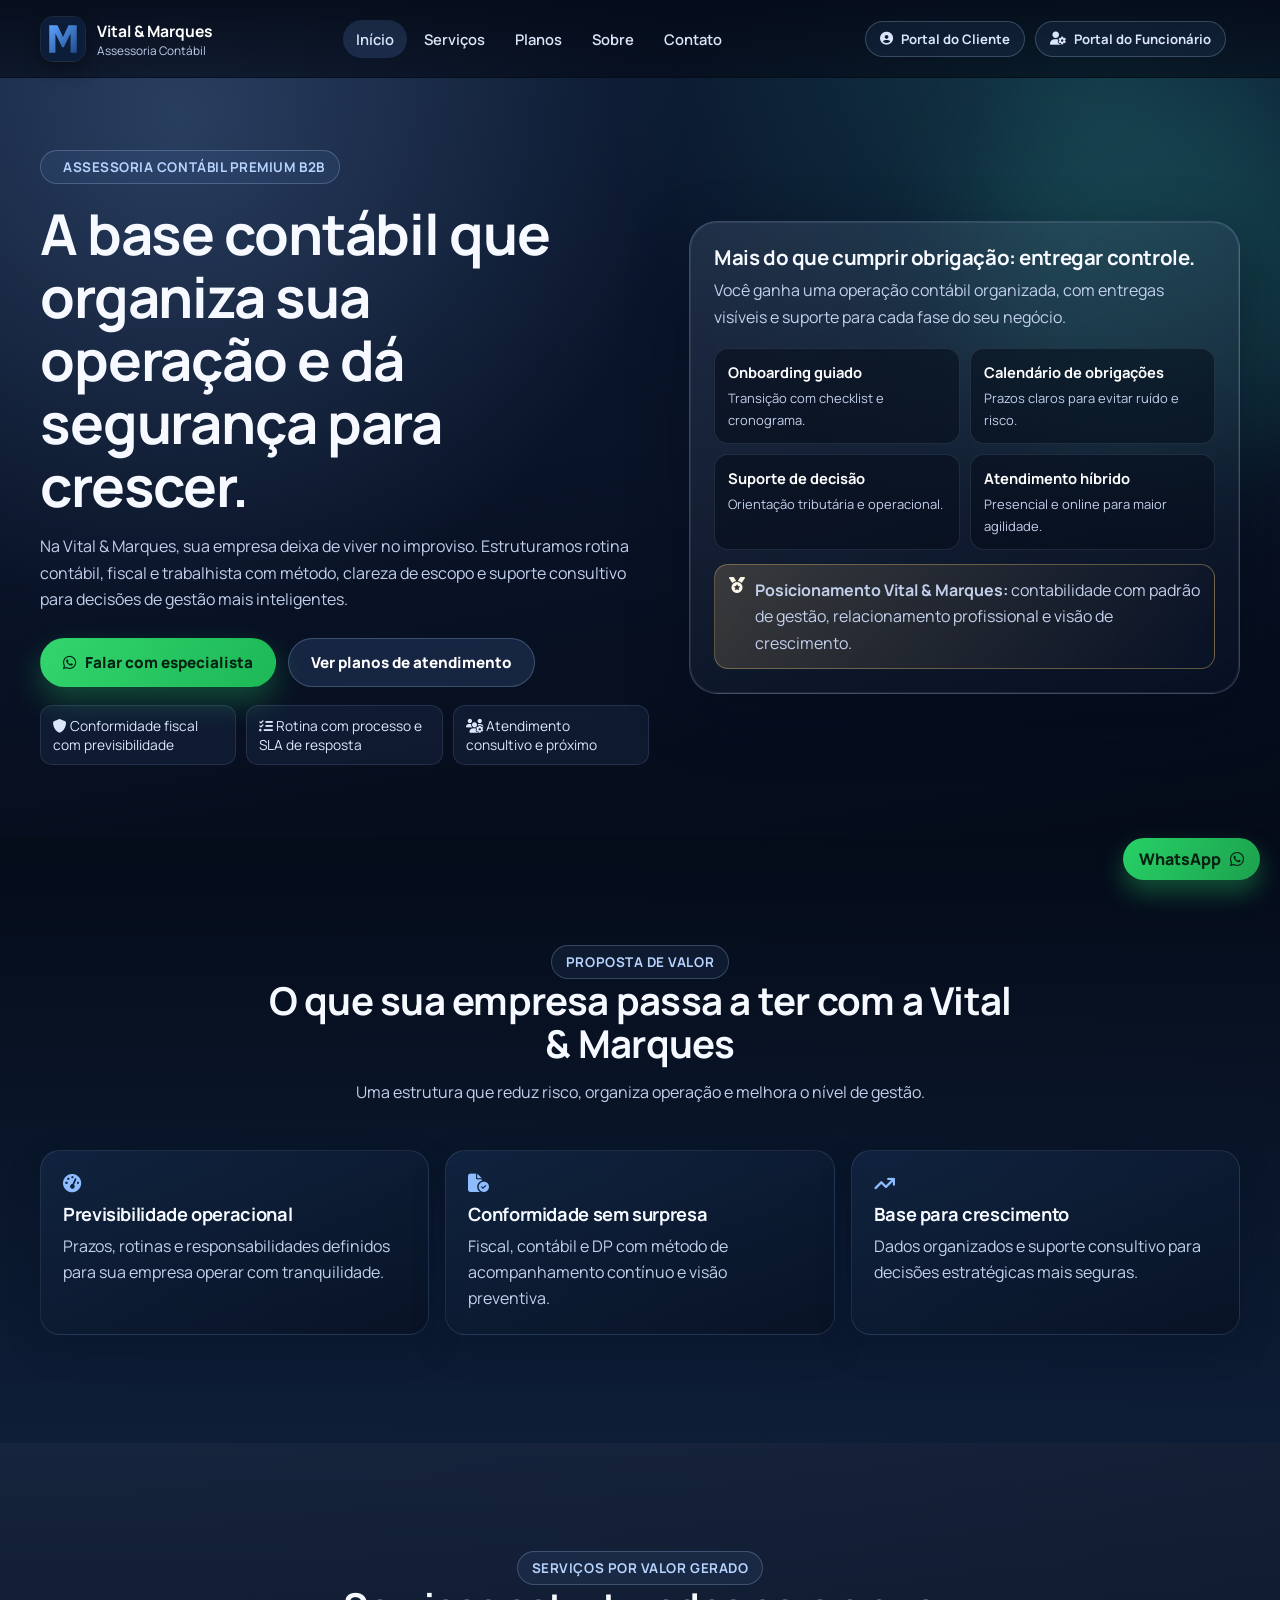
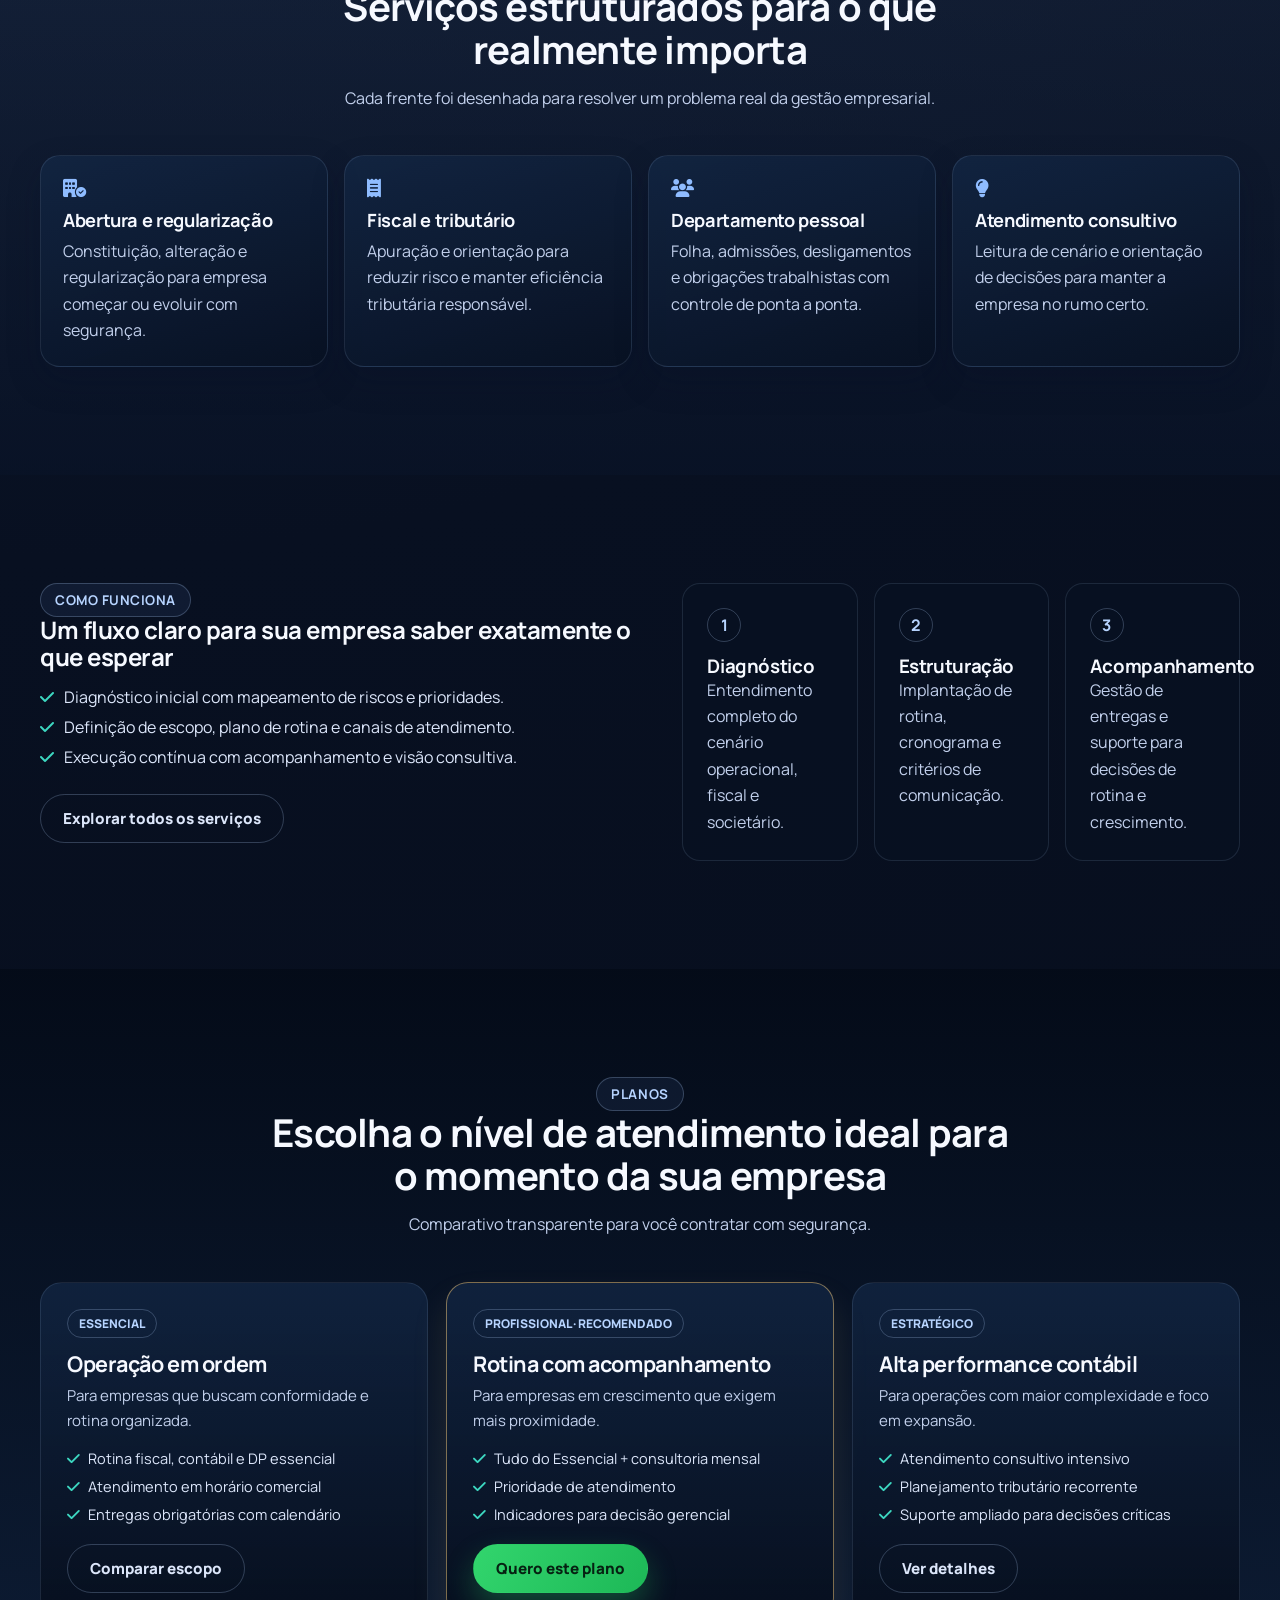
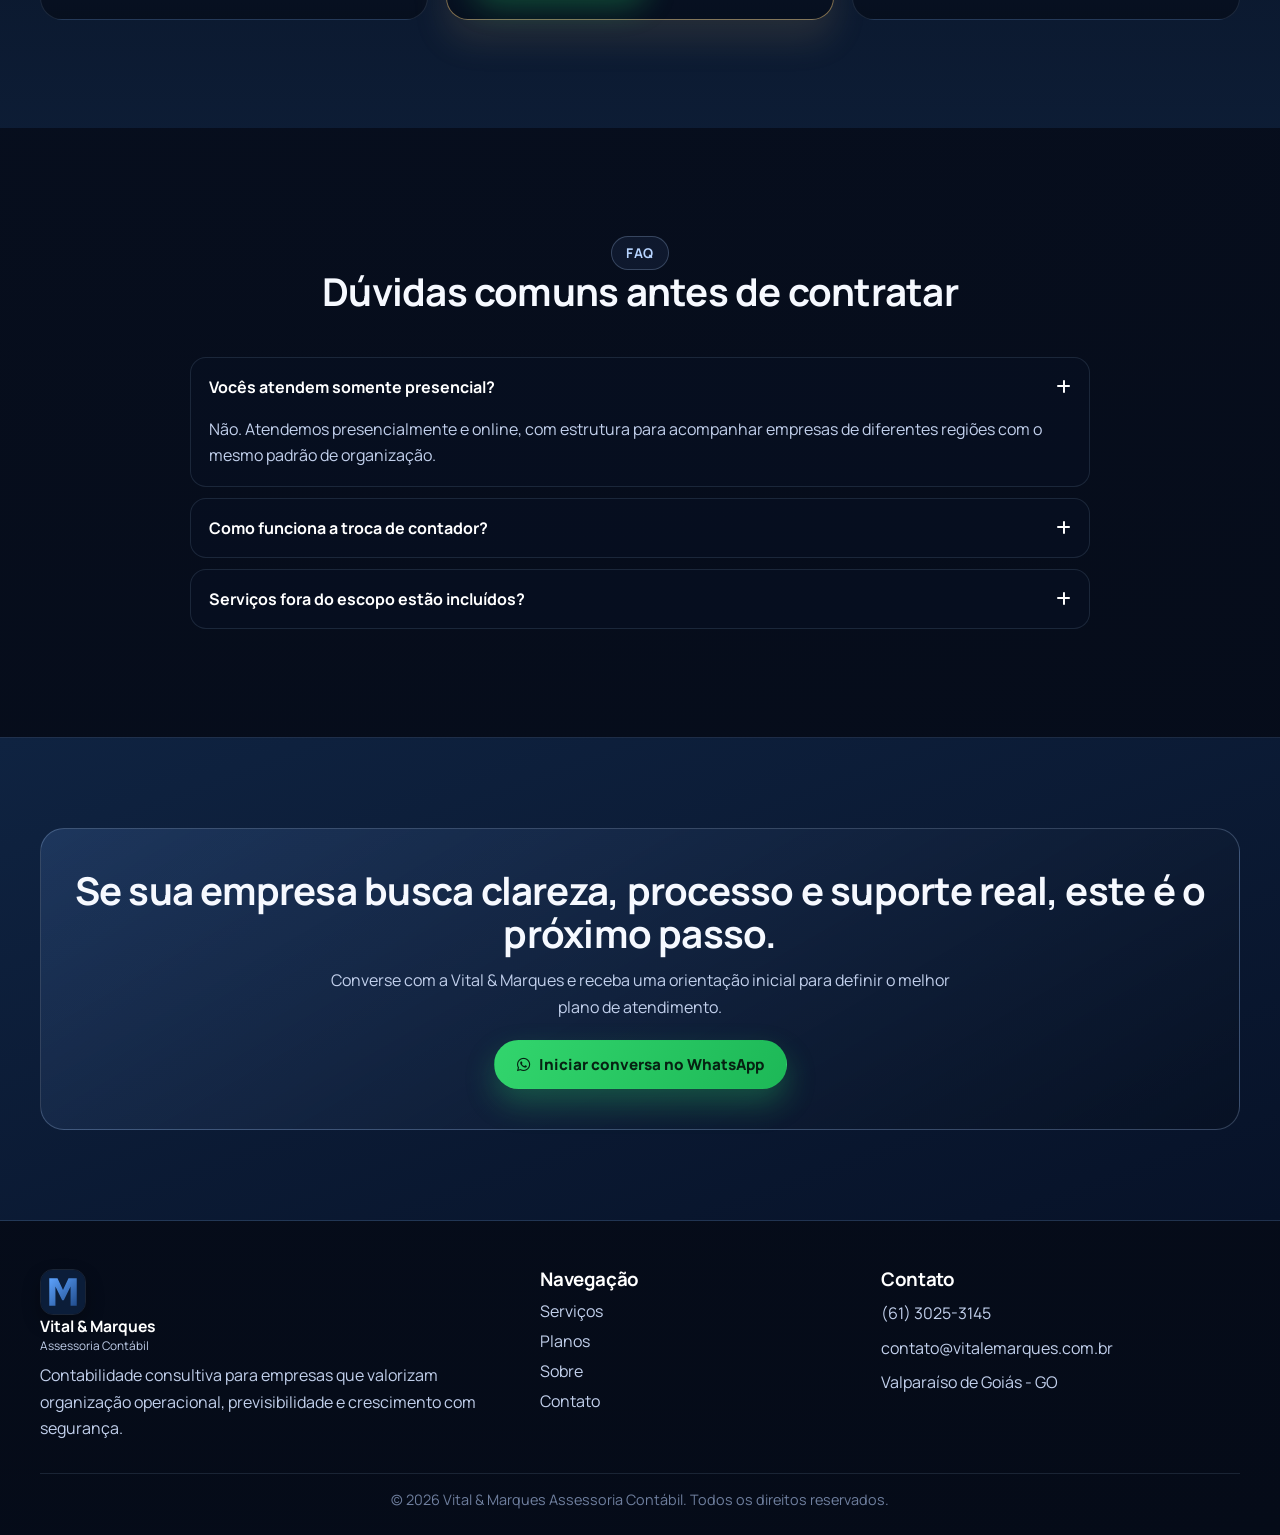
==== commit 08d8255d: "feat: reconstruir site premium da Vital & Marques" ====
--- a/index.html
+++ b/index.html
@@ -3,24 +3,22 @@
 <head>
   <meta charset="UTF-8" />
   <meta name="viewport" content="width=device-width, initial-scale=1.0" />
-  <title>Vital & Marques | Assessoria Contábil Estratégica</title>
-  <meta name="description" content="Assessoria contábil premium para empresas que querem crescer com segurança fiscal, organização operacional e visão estratégica." />
-  <meta name="theme-color" content="#07152e" />
-
+  <title>Vital & Marques Assessoria Contábil | Contabilidade premium com visão estratégica</title>
+  <meta name="description" content="A Vital & Marques entrega contabilidade consultiva com rotina organizada, previsibilidade e atendimento premium para empresas que querem crescer com segurança." />
+  <meta name="theme-color" content="#071228" />
   <link rel="preconnect" href="https://fonts.googleapis.com" />
   <link rel="preconnect" href="https://fonts.gstatic.com" crossorigin />
-  <link href="https://fonts.googleapis.com/css2?family=Poppins:wght@300;400;500;600;700;800&display=swap" rel="stylesheet" />
-  <link rel="stylesheet" href="https://cdnjs.cloudflare.com/ajax/libs/font-awesome/6.4.0/css/all.min.css" />
+  <link href="https://fonts.googleapis.com/css2?family=Manrope:wght@400;500;600;700;800&display=swap" rel="stylesheet" />
+  <link rel="stylesheet" href="https://cdnjs.cloudflare.com/ajax/libs/font-awesome/6.5.1/css/all.min.css" />
   <link rel="stylesheet" href="assets/css/style.css" />
 </head>
 <body>
   <header id="header" class="site-header">
     <div class="container header-content">
-      <a href="index.html" class="brand" aria-label="Vital & Marques - Página inicial">
-        <img src="assets/img/logo-vital-marques.svg" class="brand-logo" alt="Logo Vital & Marques" />
+      <a href="index.html" class="brand" aria-label="Página inicial da Vital & Marques">
+        <img src="assets/img/logo-vital-marques.svg" class="brand-logo" alt="Logo da Vital & Marques" />
         <span class="brand-text"><strong>Vital & Marques</strong><small>Assessoria Contábil</small></span>
       </a>
-
       <nav class="desktop-nav" aria-label="Navegação principal">
         <a href="index.html" class="is-active">Início</a>
         <a href="pages/servicos.html">Serviços</a>
@@ -28,16 +26,13 @@
         <a href="pages/sobre.html">Sobre</a>
         <a href="pages/contato.html">Contato</a>
       </nav>
-
       <div class="header-actions">
-        <a class="btn-portal" href="https://SEU-LINK-PORTAL-CLIENTE" target="_blank" rel="noopener"><i class="fa-solid fa-circle-user"></i><span>Portal do Cliente</span></a>
-        <a class="btn-portal" href="https://SEU-LINK-PORTAL-FUNCIONARIO" target="_blank" rel="noopener"><i class="fa-solid fa-user-gear"></i><span>Portal do Funcionário</span></a>
-      </div>
-
-      <button class="mobile-menu-icon" id="mobile-btn" aria-label="Abrir menu" aria-expanded="false" aria-controls="mobile-menu"><i class="fa-solid fa-bars"></i></button>
+        <a class="btn-portal" href="https://SEU-LINK-PORTAL-CLIENTE" target="_blank" rel="noopener"><i class="fa-solid fa-circle-user"></i> Portal do Cliente</a>
+        <a class="btn-portal" href="https://SEU-LINK-PORTAL-FUNCIONARIO" target="_blank" rel="noopener"><i class="fa-solid fa-user-gear"></i> Portal do Funcionário</a>
+      </div>
+      <button id="mobile-btn" class="mobile-menu-icon" aria-expanded="false" aria-controls="mobile-menu" aria-label="Abrir menu"><i class="fa-solid fa-bars"></i></button>
     </div>
-
-    <nav class="mobile-nav" id="mobile-menu" aria-label="Menu mobile">
+    <nav id="mobile-menu" class="mobile-nav" aria-label="Menu móvel">
       <a href="index.html">Início</a>
       <a href="pages/servicos.html">Serviços</a>
       <a href="pages/planos.html">Planos</a>
@@ -46,131 +41,200 @@
       <div class="mobile-divider"></div>
       <a href="https://SEU-LINK-PORTAL-CLIENTE" target="_blank" rel="noopener">Portal do Cliente</a>
       <a href="https://SEU-LINK-PORTAL-FUNCIONARIO" target="_blank" rel="noopener">Portal do Funcionário</a>
-      <a class="mobile-whatsapp" href="https://wa.me/556130253145" data-wa-topic="Atendimento inicial" target="_blank" rel="noopener">Falar no WhatsApp</a>
+      <a class="mobile-whatsapp" href="https://wa.me/556130253145" data-wa-topic="Diagnóstico inicial" target="_blank" rel="noopener">Falar no WhatsApp</a>
     </nav>
   </header>
 
   <main>
-    <section class="hero" id="inicio">
-      <div class="hero-bg" aria-hidden="true"></div>
-      <div class="container hero-content">
-        <div class="hero-text reveal-left">
-          <div class="badge"><i class="fa-solid fa-globe"></i> Atendimento em Valparaíso, Brasília e online</div>
-          <h1>Contabilidade <span class="highlight">consultiva</span> para empresas que querem crescer com controle e previsibilidade.</h1>
-          <p class="hero-lead">A Vital & Marques combina rotina contábil impecável com suporte estratégico para decisões mais seguras, redução de riscos e crescimento sustentável.</p>
-          <div class="cta-row">
-            <a href="https://wa.me/556130253145" data-wa-topic="Consultoria estratégica" class="btn-cta" target="_blank" rel="noopener"><i class="fab fa-whatsapp"></i> Falar com especialista</a>
-            <a href="pages/planos.html" class="btn-secondary">Ver planos</a>
+    <section class="hero">
+      <div class="hero-bg"></div>
+      <div class="container hero-grid">
+        <div class="reveal">
+          <span class="kicker"><i class="fa-solid fa-sparkles"></i> assessoria contábil premium b2b</span>
+          <h1>A base contábil que organiza sua operação e dá segurança para crescer.</h1>
+          <p>Na Vital & Marques, sua empresa deixa de viver no improviso. Estruturamos rotina contábil, fiscal e trabalhista com método, clareza de escopo e suporte consultivo para decisões de gestão mais inteligentes.</p>
+          <div class="hero-ctas">
+            <a class="btn-primary" href="https://wa.me/556130253145" data-wa-topic="Diagnóstico para minha empresa" target="_blank" rel="noopener"><i class="fa-brands fa-whatsapp"></i> Falar com especialista</a>
+            <a class="btn-secondary" href="pages/planos.html">Ver planos de atendimento</a>
           </div>
-          <div class="trust-icons">
-            <span><i class="fa-solid fa-check-circle"></i> Clareza no atendimento</span>
-            <span><i class="fa-solid fa-check-circle"></i> Gestão de prazos e riscos</span>
-            <span><i class="fa-solid fa-check-circle"></i> Suporte consultivo real</span>
+          <ul class="trust-row" aria-label="Sinais de confiança">
+            <li><i class="fa-solid fa-shield"></i> Conformidade fiscal com previsibilidade</li>
+            <li><i class="fa-solid fa-list-check"></i> Rotina com processo e SLA de resposta</li>
+            <li><i class="fa-solid fa-users-gear"></i> Atendimento consultivo e próximo</li>
+          </ul>
+        </div>
+
+        <aside class="hero-panel reveal" aria-label="Resumo de proposta de valor">
+          <div class="panel-heading">
+            <h3>Mais do que cumprir obrigação: entregar controle.</h3>
+            <p>Você ganha uma operação contábil organizada, com entregas visíveis e suporte para cada fase do seu negócio.</p>
           </div>
-          <div class="hero-mini-stats">
-            <article><strong>Atendimento premium</strong><span>Fluxo organizado e comunicação objetiva</span></article>
-            <article><strong>Visão estratégica</strong><span>Fiscal, DP, societário e planejamento</span></article>
+          <div class="metrics-grid">
+            <article class="metric"><strong>Onboarding guiado</strong><span>Transição com checklist e cronograma.</span></article>
+            <article class="metric"><strong>Calendário de obrigações</strong><span>Prazos claros para evitar ruído e risco.</span></article>
+            <article class="metric"><strong>Suporte de decisão</strong><span>Orientação tributária e operacional.</span></article>
+            <article class="metric"><strong>Atendimento híbrido</strong><span>Presencial e online para maior agilidade.</span></article>
           </div>
-        </div>
-
-        <div class="hero-visual reveal-right">
-          <div class="hero-panel">
-            <div class="hero-panel-top">
-              <h3>Estrutura contábil que gera confiança para decidir.</h3>
-              <p>Mais do que cumprir obrigações: entregamos uma base profissional para a empresa operar com segurança e crescer com organização.</p>
-            </div>
-            <div class="hero-panel-grid">
-              <article class="panel-item"><i class="fa-solid fa-file-invoice-dollar"></i><strong>Fiscal inteligente</strong><span>Conformidade e oportunidade tributária.</span></article>
-              <article class="panel-item"><i class="fa-solid fa-users-gear"></i><strong>DP estruturado</strong><span>Rotina trabalhista sem improviso.</span></article>
-              <article class="panel-item"><i class="fa-solid fa-building"></i><strong>Societário ágil</strong><span>Abertura, ajustes e regularização.</span></article>
-              <article class="panel-item"><i class="fa-solid fa-chart-line"></i><strong>Gestão consultiva</strong><span>Leitura de cenário e orientação estratégica.</span></article>
-            </div>
-          </div>
-          <img src="assets/img/hero-modern.svg" alt="Painel de gestão contábil" class="hero-media" />
-          <div class="hero-floating-card"><i class="fa-solid fa-star"></i><div><strong>Relacionamento próximo</strong><span>Atendimento claro, profissional e consultivo.</span></div></div>
-        </div>
-      </div>
-    </section>
-
-    <section class="authority-strip">
-      <div class="container authority-strip-grid">
-        <div class="authority-item"><i class="fa-solid fa-briefcase"></i><span>Especialistas em empresas de serviços</span></div>
-        <div class="authority-item"><i class="fa-solid fa-shield"></i><span>Compliance e segurança fiscal</span></div>
-        <div class="authority-item"><i class="fa-solid fa-handshake"></i><span>Atendimento consultivo contínuo</span></div>
-        <div class="authority-item"><i class="fa-solid fa-location-dot"></i><span>Atuação presencial e nacional</span></div>
-      </div>
-    </section>
-
-    <section class="section-padding section-light">
-      <div class="container">
-        <div class="section-header reveal-up">
-          <h2>O que resolvemos na prática</h2>
-          <p>Transformamos desorganização contábil em processo, previsibilidade e base sólida para crescimento.</p>
-        </div>
-        <div class="services-grid">
-          <article class="service-card reveal-up"><i class="fa-solid fa-receipt"></i><h3>Risco fiscal reduzido</h3><p>Mais controle sobre obrigações e menos exposição a multas e retrabalho.</p></article>
-          <article class="service-card reveal-up"><i class="fa-solid fa-clock"></i><h3>Operação com ritmo</h3><p>Prazos, demandas e rotinas em fluxo definido e acompanhamento contínuo.</p></article>
-          <article class="service-card reveal-up"><i class="fa-solid fa-chart-pie"></i><h3>Decisões melhores</h3><p>Informação contábil organizada para apoiar estratégia e crescimento.</p></article>
-        </div>
-      </div>
-    </section>
-
-    <section class="section-padding">
-      <div class="container">
-        <div class="section-header reveal-up"><h2>Como funciona nosso atendimento</h2><p>Método claro para sua empresa saber o que esperar em cada etapa.</p></div>
+          <div class="hero-floating"><i class="fa-solid fa-medal"></i><p><strong>Posicionamento Vital & Marques:</strong> contabilidade com padrão de gestão, relacionamento profissional e visão de crescimento.</p></div>
+        </aside>
+      </div>
+    </section>
+
+    <section class="section section-contrast">
+      <div class="container">
+        <div class="section-header reveal">
+          <span class="kicker">proposta de valor</span>
+          <h2>O que sua empresa passa a ter com a Vital & Marques</h2>
+          <p>Uma estrutura que reduz risco, organiza operação e melhora o nível de gestão.</p>
+        </div>
+        <div class="card-grid col-3">
+          <article class="premium-card reveal"><i class="fa-solid fa-gauge-high"></i><h3>Previsibilidade operacional</h3><p>Prazos, rotinas e responsabilidades definidos para sua empresa operar com tranquilidade.</p></article>
+          <article class="premium-card reveal"><i class="fa-solid fa-file-circle-check"></i><h3>Conformidade sem surpresa</h3><p>Fiscal, contábil e DP com método de acompanhamento contínuo e visão preventiva.</p></article>
+          <article class="premium-card reveal"><i class="fa-solid fa-arrow-trend-up"></i><h3>Base para crescimento</h3><p>Dados organizados e suporte consultivo para decisões estratégicas mais seguras.</p></article>
+        </div>
+      </div>
+    </section>
+
+    <section class="section section-soft">
+      <div class="container">
+        <div class="section-header reveal">
+          <span class="kicker">serviços por valor gerado</span>
+          <h2>Serviços estruturados para o que realmente importa</h2>
+          <p>Cada frente foi desenhada para resolver um problema real da gestão empresarial.</p>
+        </div>
+        <div class="card-grid col-4">
+          <article class="premium-card reveal"><i class="fa-solid fa-building-circle-check"></i><h3>Abertura e regularização</h3><p>Constituição, alteração e regularização para empresa começar ou evoluir com segurança.</p></article>
+          <article class="premium-card reveal"><i class="fa-solid fa-receipt"></i><h3>Fiscal e tributário</h3><p>Apuração e orientação para reduzir risco e manter eficiência tributária responsável.</p></article>
+          <article class="premium-card reveal"><i class="fa-solid fa-users"></i><h3>Departamento pessoal</h3><p>Folha, admissões, desligamentos e obrigações trabalhistas com controle de ponta a ponta.</p></article>
+          <article class="premium-card reveal"><i class="fa-solid fa-lightbulb"></i><h3>Atendimento consultivo</h3><p>Leitura de cenário e orientação de decisões para manter a empresa no rumo certo.</p></article>
+        </div>
+      </div>
+    </section>
+
+    <section class="section">
+      <div class="container split">
+        <div class="reveal">
+          <span class="kicker">como funciona</span>
+          <h2>Um fluxo claro para sua empresa saber exatamente o que esperar</h2>
+          <ul class="bullet-list">
+            <li><i class="fa-solid fa-check"></i> Diagnóstico inicial com mapeamento de riscos e prioridades.</li>
+            <li><i class="fa-solid fa-check"></i> Definição de escopo, plano de rotina e canais de atendimento.</li>
+            <li><i class="fa-solid fa-check"></i> Execução contínua com acompanhamento e visão consultiva.</li>
+          </ul>
+          <div class="hero-ctas"><a class="btn-ghost" href="pages/servicos.html">Explorar todos os serviços</a></div>
+        </div>
         <div class="process-grid">
-          <article class="process-card reveal-up"><span class="process-step">1</span><h3>Diagnóstico inicial</h3><p>Mapeamos cenário, riscos, gargalos e prioridade de ação.</p></article>
-          <article class="process-card reveal-up"><span class="process-step">2</span><h3>Plano de rotina</h3><p>Definimos fluxo operacional, escopo e canais de atendimento.</p></article>
-          <article class="process-card reveal-up"><span class="process-step">3</span><h3>Execução guiada</h3><p>Conduzimos as entregas com comunicação contínua e objetiva.</p></article>
-        </div>
-      </div>
-    </section>
-
-    <section class="section-padding section-soft">
-      <div class="container">
-        <div class="section-header reveal-up"><h2>Para quem é ideal</h2><p>Empresas que querem profissionalizar a gestão contábil e crescer com segurança.</p></div>
-        <div class="reasons-grid">
-          <article class="reason-card reveal-up"><i class="fa-solid fa-building"></i><h3>Empresas em crescimento</h3><p>Negócios que precisam de estrutura para escalar com consistência.</p></article>
-          <article class="reason-card reveal-up"><i class="fa-solid fa-sitemap"></i><h3>Operações mais complexas</h3><p>Rotinas com maior volume, equipe ou exigência regulatória.</p></article>
-          <article class="reason-card reveal-up"><i class="fa-solid fa-compass"></i><h3>Empresários que querem clareza</h3><p>Quem busca um parceiro estratégico, não só execução operacional.</p></article>
-        </div>
-      </div>
-    </section>
-
-    <section class="section-padding">
-      <div class="container">
-        <div class="section-header reveal-up"><h2>Planos sob medida para cada fase</h2><p>Escolha o nível de suporte certo para o momento do seu negócio.</p></div>
-        <div class="plans-preview-grid">
-          <article class="plan-preview-card reveal-up"><div class="plan-badge">Essencial</div><h3>Base operacional sólida</h3><p>Para empresas que precisam organizar o dia a dia com segurança.</p><a href="pages/planos.html" class="btn-outline">Comparar plano</a></article>
-          <article class="plan-preview-card featured reveal-up"><div class="plan-badge">Profissional</div><h3>Mais acompanhamento</h3><p>Ideal para operações em evolução que exigem maior proximidade.</p><a href="pages/planos.html" class="btn-outline">Comparar plano</a></article>
-          <article class="plan-preview-card reveal-up"><div class="plan-badge">Estratégico</div><h3>Visão de crescimento</h3><p>Para empresas com necessidade consultiva e suporte de alto nível.</p><a href="pages/planos.html" class="btn-outline">Comparar plano</a></article>
+          <article class="step-card reveal"><span class="step-pill">1</span><h3>Diagnóstico</h3><p>Entendimento completo do cenário operacional, fiscal e societário.</p></article>
+          <article class="step-card reveal"><span class="step-pill">2</span><h3>Estruturação</h3><p>Implantação de rotina, cronograma e critérios de comunicação.</p></article>
+          <article class="step-card reveal"><span class="step-pill">3</span><h3>Acompanhamento</h3><p>Gestão de entregas e suporte para decisões de rotina e crescimento.</p></article>
+        </div>
+      </div>
+    </section>
+
+    <section class="section section-contrast">
+      <div class="container">
+        <div class="section-header reveal">
+          <span class="kicker">planos</span>
+          <h2>Escolha o nível de atendimento ideal para o momento da sua empresa</h2>
+          <p>Comparativo transparente para você contratar com segurança.</p>
+        </div>
+        <div class="plan-grid">
+          <article class="plan-card reveal">
+            <span class="plan-tag">Essencial</span>
+            <h3>Operação em ordem</h3>
+            <p>Para empresas que buscam conformidade e rotina organizada.</p>
+            <ul>
+              <li><i class="fa-solid fa-check"></i> Rotina fiscal, contábil e DP essencial</li>
+              <li><i class="fa-solid fa-check"></i> Atendimento em horário comercial</li>
+              <li><i class="fa-solid fa-check"></i> Entregas obrigatórias com calendário</li>
+            </ul>
+            <a class="btn-ghost" href="pages/planos.html">Comparar escopo</a>
+          </article>
+          <article class="plan-card featured reveal">
+            <span class="plan-tag">Profissional · recomendado</span>
+            <h3>Rotina com acompanhamento</h3>
+            <p>Para empresas em crescimento que exigem mais proximidade.</p>
+            <ul>
+              <li><i class="fa-solid fa-check"></i> Tudo do Essencial + consultoria mensal</li>
+              <li><i class="fa-solid fa-check"></i> Prioridade de atendimento</li>
+              <li><i class="fa-solid fa-check"></i> Indicadores para decisão gerencial</li>
+            </ul>
+            <a class="btn-primary" href="https://wa.me/556130253145" data-wa-topic="Plano profissional" target="_blank" rel="noopener">Quero este plano</a>
+          </article>
+          <article class="plan-card reveal">
+            <span class="plan-tag">Estratégico</span>
+            <h3>Alta performance contábil</h3>
+            <p>Para operações com maior complexidade e foco em expansão.</p>
+            <ul>
+              <li><i class="fa-solid fa-check"></i> Atendimento consultivo intensivo</li>
+              <li><i class="fa-solid fa-check"></i> Planejamento tributário recorrente</li>
+              <li><i class="fa-solid fa-check"></i> Suporte ampliado para decisões críticas</li>
+            </ul>
+            <a class="btn-ghost" href="pages/planos.html">Ver detalhes</a>
+          </article>
+        </div>
+      </div>
+    </section>
+
+    <section class="section">
+      <div class="container">
+        <div class="section-header reveal">
+          <span class="kicker">faq</span>
+          <h2>Dúvidas comuns antes de contratar</h2>
+        </div>
+        <div class="faq-list">
+          <article class="faq-item reveal open">
+            <button class="faq-q" aria-expanded="true">Vocês atendem somente presencial?<i class="fa-solid fa-plus"></i></button>
+            <div class="faq-a"><p>Não. Atendemos presencialmente e online, com estrutura para acompanhar empresas de diferentes regiões com o mesmo padrão de organização.</p></div>
+          </article>
+          <article class="faq-item reveal">
+            <button class="faq-q" aria-expanded="false">Como funciona a troca de contador?<i class="fa-solid fa-plus"></i></button>
+            <div class="faq-a"><p>Conduzimos onboarding com checklist técnico e cronograma de transição para reduzir ruído e evitar perda de informação.</p></div>
+          </article>
+          <article class="faq-item reveal">
+            <button class="faq-q" aria-expanded="false">Serviços fora do escopo estão incluídos?<i class="fa-solid fa-plus"></i></button>
+            <div class="faq-a"><p>Demandas extraordinárias são tratadas como sob consulta/orçamento, sempre com explicação clara antes da execução.</p></div>
+          </article>
         </div>
       </div>
     </section>
 
     <section class="final-cta">
-      <div class="container relative reveal-up">
-        <h2>Vamos estruturar sua contabilidade para crescer com segurança?</h2>
-        <p>Fale com a Vital & Marques e receba uma orientação inicial estratégica para o seu cenário empresarial.</p>
-        <a href="https://wa.me/556130253145" data-wa-topic="Diagnóstico inicial" class="btn-cta" target="_blank" rel="noopener"><i class="fab fa-whatsapp"></i> Iniciar conversa agora</a>
+      <div class="container final-cta-box reveal">
+        <h2>Se sua empresa busca clareza, processo e suporte real, este é o próximo passo.</h2>
+        <p>Converse com a Vital & Marques e receba uma orientação inicial para definir o melhor plano de atendimento.</p>
+        <a class="btn-primary" href="https://wa.me/556130253145" data-wa-topic="Quero evoluir minha contabilidade" target="_blank" rel="noopener"><i class="fa-brands fa-whatsapp"></i> Iniciar conversa no WhatsApp</a>
       </div>
     </section>
   </main>
 
   <footer>
-    <div class="container footer-content">
+    <div class="container footer-grid">
       <div class="footer-col">
-        <div class="brand"><img src="assets/img/logo-vital-marques.svg" class="brand-logo" alt="Logo Vital & Marques" /><span class="brand-text"><strong>Vital & Marques</strong><small>Assessoria Contábil</small></span></div>
-        <p>Assessoria contábil estratégica para empresas que buscam profissionalismo, previsibilidade e crescimento com base sólida.</p>
-      </div>
-      <div class="footer-col"><h3>Páginas</h3><a href="pages/servicos.html">Serviços</a><a href="pages/planos.html">Planos</a><a href="pages/sobre.html">Sobre</a><a href="pages/contato.html">Contato</a></div>
-      <div class="footer-col"><h3>Contato</h3><p><i class="fa-solid fa-phone"></i> (61) 3025-3145</p><p><i class="fa-solid fa-envelope"></i> contato@vitalemarques.com.br</p><p><i class="fa-solid fa-location-dot"></i> Valparaíso de Goiás - GO</p></div>
+        <a href="index.html" class="brand">
+          <img src="assets/img/logo-vital-marques.svg" class="brand-logo" alt="Logo da Vital & Marques" />
+          <span class="brand-text"><strong>Vital & Marques</strong><small>Assessoria Contábil</small></span>
+        </a>
+        <p>Contabilidade consultiva para empresas que valorizam organização operacional, previsibilidade e crescimento com segurança.</p>
+      </div>
+      <div class="footer-col">
+        <h3>Navegação</h3>
+        <a href="pages/servicos.html">Serviços</a>
+        <a href="pages/planos.html">Planos</a>
+        <a href="pages/sobre.html">Sobre</a>
+        <a href="pages/contato.html">Contato</a>
+      </div>
+      <div class="footer-col">
+        <h3>Contato</h3>
+        <p>(61) 3025-3145</p>
+        <p>contato@vitalemarques.com.br</p>
+        <p>Valparaíso de Goiás - GO</p>
+      </div>
     </div>
-    <div class="copy">© <span id="year"></span> Vital & Marques Assessoria Contábil. Todos os direitos reservados.</div>
+    <div class="container copy">© <span id="year"></span> Vital & Marques Assessoria Contábil. Todos os direitos reservados.</div>
   </footer>
 
-  <a href="https://wa.me/556130253145" data-wa-topic="Contato rápido" class="whatsapp-float" target="_blank" rel="noopener" aria-label="Falar no WhatsApp"><span class="float-text">Atendimento</span><i class="fab fa-whatsapp"></i></a>
-
+  <a href="https://wa.me/556130253145" data-wa-topic="Contato rápido" class="whatsapp-float" target="_blank" rel="noopener"><span class="float-text">WhatsApp</span><i class="fa-brands fa-whatsapp"></i></a>
   <script src="assets/js/script.js" defer></script>
 </body>
 </html>
--- a/assets/css/style.css
+++ b/assets/css/style.css
@@ -1,459 +1,476 @@
 :root {
-  --navy-900: #07152e;
-  --navy-850: #0b1d3a;
-  --navy-800: #102849;
-  --navy-700: #163863;
-  --blue-500: #2f6fbe;
-  --blue-400: #4b8cdd;
-  --blue-200: #cfe0f7;
-  --sky-50: #f5f9ff;
-  --slate-900: #0f172a;
-  --slate-700: #334155;
-  --slate-500: #64748b;
-  --white: #fff;
-  --success: #25d366;
-  --success-hover: #17b657;
-  --border: rgba(15, 23, 42, 0.12);
-  --radius-lg: 22px;
-  --radius-md: 16px;
-  --radius-sm: 12px;
-  --shadow-md: 0 16px 36px rgba(7, 21, 46, 0.14);
-  --shadow-soft: 0 8px 24px rgba(7, 21, 46, 0.1);
-  --ease: 240ms ease;
+  --bg-950: #050b18;
+  --bg-900: #091327;
+  --bg-850: #0f1d36;
+  --surface-800: #132847;
+  --surface-700: #1a3359;
+  --ink-100: #f6f9ff;
+  --ink-200: #dce6fa;
+  --ink-300: #c2d0ec;
+  --ink-600: #6f7f9e;
+  --ink-700: #51607c;
+  --accent-500: #6fa8ff;
+  --accent-400: #8fbcff;
+  --accent-300: #b7d4ff;
+  --teal-500: #3dd8c1;
+  --gold-500: #d6b26e;
+  --success: #27d167;
+  --danger: #ff7d7d;
+  --line: rgba(183, 212, 255, 0.24);
+  --line-soft: rgba(183, 212, 255, 0.12);
+  --radius-xl: 28px;
+  --radius-lg: 20px;
+  --radius-md: 14px;
+  --radius-sm: 10px;
+  --shadow-deep: 0 22px 60px rgba(4, 11, 27, 0.45);
+  --shadow-soft: 0 14px 32px rgba(6, 17, 39, 0.25);
+  --ease: 260ms cubic-bezier(.22,.61,.36,1);
 }
 
 * { box-sizing: border-box; margin: 0; padding: 0; }
 html { scroll-behavior: smooth; }
 body {
-  font-family: "Poppins", sans-serif;
-  color: var(--slate-900);
-  background: linear-gradient(180deg, #f6f9ff 0%, #f2f7ff 100%);
-  overflow-x: hidden;
+  font-family: "Manrope", "Inter", "Segoe UI", sans-serif;
+  color: var(--ink-100);
+  background: radial-gradient(circle at top left, #132441 0%, #081021 44%, #050b18 100%);
+  overflow-x: clip;
 }
 img { max-width: 100%; display: block; }
 a { color: inherit; text-decoration: none; }
 button { font: inherit; }
 ul { list-style: none; }
-p { line-height: 1.65; color: var(--slate-700); }
-h1, h2, h3, h4 { color: var(--navy-900); line-height: 1.12; }
-
-.container { width: min(1180px, calc(100% - 40px)); margin: 0 auto; }
-.section-padding { padding: 92px 0; }
-.section-light { background: linear-gradient(180deg, #f8fbff, #edf4ff); }
-.section-soft { background: linear-gradient(180deg, #eef3fc, #f4f7ff); }
-.text-center { text-align: center; }
-.relative { position: relative; z-index: 1; }
-
-.section-header { max-width: 740px; margin: 0 auto 32px; text-align: center; }
-.section-header h2 { font-size: clamp(1.7rem, 2.3vw, 2.35rem); margin-bottom: 10px; }
-.section-header p { font-size: 1rem; color: var(--slate-500); }
-.section-header-left { text-align: left; margin-left: 0; }
+p { color: var(--ink-300); line-height: 1.65; }
+h1,h2,h3,h4 { line-height: 1.12; letter-spacing: -0.02em; }
+
+.container { width: min(1200px, calc(100% - 48px)); margin-inline: auto; }
+.section { padding: 108px 0; position: relative; }
+.section-soft { background: linear-gradient(180deg, rgba(143,188,255,.08), rgba(9,19,39,.75)); }
+.section-contrast { background: linear-gradient(180deg, rgba(4,11,24,.95), rgba(14,31,57,.85)); }
+.section-header { margin: 0 auto 44px; text-align: center; max-width: 760px; }
+.section-header h2 { font-size: clamp(1.85rem, 3vw, 3rem); margin-bottom: 14px; }
+.section-header p { color: var(--ink-300); }
+.kicker {
+  display: inline-flex;
+  align-items: center;
+  gap: 8px;
+  padding: 7px 14px;
+  border: 1px solid var(--line);
+  border-radius: 999px;
+  color: var(--accent-300);
+  background: rgba(111,168,255,.08);
+  font-size: .84rem;
+  font-weight: 700;
+  letter-spacing: .04em;
+  text-transform: uppercase;
+}
 
 /* HEADER */
 .site-header {
   position: fixed;
-  top: 0;
-  left: 0;
-  width: 100%;
+  inset: 0 0 auto 0;
   z-index: 1200;
-  padding: 15px 0;
-  background: rgba(7, 21, 46, 0.9);
-  backdrop-filter: blur(10px);
-  transition: background var(--ease), padding var(--ease), box-shadow var(--ease);
-}
-.site-header.scrolled {
-  padding: 11px 0;
-  background: rgba(5, 16, 35, 0.95);
-  box-shadow: 0 10px 25px rgba(0, 0, 0, 0.24);
+  padding: 16px 0;
+  transition: all var(--ease);
+}
+.site-header::before {
+  content: "";
+  position: absolute;
+  inset: 0;
+  background: linear-gradient(180deg, rgba(5,11,24,.9), rgba(5,11,24,.65));
+  backdrop-filter: blur(14px);
+  border-bottom: 1px solid transparent;
+  transition: all var(--ease);
+}
+.site-header.scrolled { padding: 10px 0; }
+.site-header.scrolled::before {
+  background: rgba(4,9,20,.88);
+  border-color: var(--line-soft);
+  box-shadow: 0 12px 24px rgba(0,0,0,.22);
 }
 .header-content {
+  position: relative;
   display: grid;
   grid-template-columns: auto 1fr auto auto;
+  align-items: center;
   gap: 14px;
-  align-items: center;
-}
-.brand {
+}
+.brand { display: inline-flex; align-items: center; gap: 11px; }
+.brand-logo {
+  width: 46px;
+  height: 46px;
+  border-radius: 13px;
+  border: 1px solid var(--line-soft);
+  box-shadow: 0 8px 18px rgba(0,0,0,.32);
+}
+.brand-text { display: flex; flex-direction: column; }
+.brand-text strong { font-size: .98rem; color: #fff; }
+.brand-text small { color: var(--ink-300); font-size: .74rem; }
+
+.desktop-nav { display: flex; align-items: center; justify-self: center; gap: 4px; }
+.desktop-nav a {
+  padding: 9px 13px;
+  border-radius: 999px;
+  font-size: .92rem;
+  color: var(--ink-200);
+  font-weight: 600;
+  transition: background var(--ease), transform var(--ease);
+}
+.desktop-nav a:hover,
+.desktop-nav a.is-active { background: rgba(111,168,255,.16); }
+
+.header-actions { display: flex; gap: 10px; }
+.btn-portal {
   display: inline-flex;
   align-items: center;
-  gap: 10px;
-}
-.brand-logo {
+  gap: 8px;
+  padding: 8px 14px;
+  border-radius: 999px;
+  border: 1px solid var(--line);
+  background: rgba(111,168,255,.08);
+  color: var(--ink-200);
+  font-size: .82rem;
+  font-weight: 700;
+  transition: all var(--ease);
+}
+.btn-portal:hover { transform: translateY(-1px); background: rgba(111,168,255,.16); }
+
+.mobile-menu-icon {
+  display: none;
   width: 42px;
   height: 42px;
+  justify-content: center;
+  align-items: center;
+  border: 1px solid var(--line);
   border-radius: 12px;
-  box-shadow: 0 10px 22px rgba(0, 0, 0, 0.25);
-}
-.brand-text { display: flex; flex-direction: column; line-height: 1.04; }
-.brand-text strong { color: var(--white); font-size: 1rem; font-weight: 700; }
-.brand-text small { color: rgba(255,255,255,.72); font-size: .74rem; font-weight: 500; }
-
-.desktop-nav {
-  justify-self: center;
-  display: flex;
-  align-items: center;
-  gap: 6px;
-}
-.desktop-nav a {
-  color: rgba(255,255,255,.92);
-  font-size: .93rem;
-  font-weight: 600;
-  padding: 9px 12px;
-  border-radius: 12px;
-  transition: background var(--ease), transform var(--ease);
-}
-.desktop-nav a:hover { background: rgba(255,255,255,.09); }
-.desktop-nav a.is-active { background: rgba(255,255,255,.14); }
-
-.header-actions {
-  justify-self: end;
-  display: flex;
-  gap: 10px;
-  align-items: center;
-}
-.btn-portal {
-  display: inline-flex;
-  align-items: center;
-  gap: 8px;
-  padding: 9px 14px;
-  border-radius: 999px;
-  border: 1px solid rgba(255,255,255,.22);
-  color: rgba(255,255,255,.95);
-  font-weight: 600;
-  background: rgba(255,255,255,.07);
-  transition: transform var(--ease), background var(--ease), border-color var(--ease);
-}
-.btn-portal:hover { transform: translateY(-1px); background: rgba(255,255,255,.12); border-color: rgba(75,140,221,.55); }
-
-.mobile-menu-icon {
-  justify-self: end;
-  display: none;
-  width: 44px;
-  height: 44px;
-  align-items: center;
-  justify-content: center;
-  border: none;
-  border-radius: 12px;
-  background: rgba(255,255,255,.09);
-  color: var(--white);
-}
-
+  color: #fff;
+  background: rgba(111,168,255,.12);
+}
 .mobile-nav {
   position: fixed;
   top: 0;
-  right: -110%;
-  width: min(360px, 86%);
-  height: 100vh;
-  padding: 28px;
+  right: -105%;
+  width: min(340px, 85%);
+  height: 100dvh;
+  background: linear-gradient(145deg, #0c1b33, #081122 64%);
+  border-left: 1px solid var(--line-soft);
+  padding: 90px 22px 24px;
   display: flex;
   flex-direction: column;
+  gap: 8px;
+  transition: right var(--ease);
+  z-index: 1100;
+}
+.mobile-nav.active { right: 0; }
+.mobile-nav a { padding: 12px 14px; border-radius: 12px; color: var(--ink-200); font-weight: 600; }
+.mobile-nav a:hover { background: rgba(111,168,255,.16); }
+.mobile-divider { border-top: 1px solid var(--line-soft); margin: 6px 0; }
+.mobile-whatsapp { background: var(--success); color: #072114 !important; font-weight: 800 !important; }
+
+/* Buttons */
+.btn-primary,
+.btn-secondary,
+.btn-ghost {
+  display: inline-flex;
+  align-items: center;
   justify-content: center;
-  gap: 12px;
-  background: linear-gradient(180deg, #091b36 0%, #12335f 100%);
-  transition: right .3s ease;
-  box-shadow: -20px 0 34px rgba(0, 0, 0, .3);
-}
-.mobile-nav.active { right: 0; }
-.mobile-nav a {
-  color: var(--white);
-  border-radius: 10px;
-  padding: 12px;
-  font-weight: 600;
-}
-.mobile-nav a:hover { background: rgba(255,255,255,.12); }
-.mobile-divider { height: 1px; background: rgba(255,255,255,.2); margin: 4px 0; }
-.mobile-whatsapp { background: var(--success); color: var(--white)!important; text-align: center; }
-
-/* BUTTONS */
-.btn-cta,
-.btn-secondary,
-.btn-outline {
-  display: inline-flex;
-  align-items: center;
-  justify-content: center;
-  gap: 8px;
-  padding: 12px 20px;
+  gap: 9px;
+  padding: 13px 22px;
   border-radius: 999px;
   border: 1px solid transparent;
-  font-weight: 700;
-  transition: transform var(--ease), background var(--ease), border-color var(--ease), color var(--ease);
-}
-.btn-cta { background: var(--success); color: var(--white); box-shadow: 0 12px 28px rgba(37,211,102,.32); }
-.btn-cta:hover { background: var(--success-hover); transform: translateY(-2px); }
-.btn-secondary { background: rgba(255,255,255,.1); color: var(--white); border-color: rgba(255,255,255,.22); }
-.btn-secondary:hover { background: rgba(255,255,255,.2); }
-.btn-outline { background: var(--white); color: var(--navy-800); border-color: rgba(16,40,73,.18); }
-.btn-outline:hover { transform: translateY(-2px); box-shadow: var(--shadow-soft); }
+  font-weight: 800;
+  font-size: .95rem;
+  transition: all var(--ease);
+}
+.btn-primary { background: linear-gradient(120deg, #32d56d, #1db857); color: #062112; box-shadow: 0 14px 30px rgba(39,209,103,.3); }
+.btn-primary:hover { transform: translateY(-2px); }
+.btn-secondary { background: rgba(111,168,255,.14); color: #fff; border-color: var(--line); }
+.btn-secondary:hover { background: rgba(111,168,255,.2); }
+.btn-ghost { border-color: var(--line); color: var(--ink-200); }
+.btn-ghost:hover { background: rgba(111,168,255,.12); }
 
 /* HERO */
 .hero {
   position: relative;
-  padding: 132px 0 78px;
-  color: var(--white);
+  min-height: 92vh;
+  padding: 150px 0 72px;
   overflow: hidden;
 }
+.hero::before,
+.hero::after {
+  content: "";
+  position: absolute;
+  border-radius: 999px;
+  filter: blur(60px);
+  opacity: .6;
+}
+.hero::before { width: 460px; height: 460px; top: -120px; left: -120px; background: rgba(143,188,255,.38); }
+.hero::after { width: 390px; height: 390px; right: -80px; top: 80px; background: rgba(61,216,193,.22); }
 .hero-bg {
   position: absolute;
   inset: 0;
   background:
-    radial-gradient(900px 520px at 12% 8%, rgba(75,140,221,.24), transparent 60%),
-    radial-gradient(700px 420px at 88% 0%, rgba(47,111,190,.22), transparent 58%),
-    linear-gradient(180deg, #0a1d39 0%, #173861 100%);
-}
-.hero-content {
+    radial-gradient(circle at 14% 14%, rgba(143,188,255,.23), transparent 38%),
+    radial-gradient(circle at 84% 8%, rgba(61,216,193,.16), transparent 35%),
+    linear-gradient(170deg, #0b1a33 0%, #091327 55%, #050b18 100%);
+}
+.hero-grid {
   position: relative;
-  z-index: 1;
+  z-index: 2;
   display: grid;
-  grid-template-columns: 1.02fr .98fr;
-  gap: 36px;
-  align-items: center;
-}
-.badge {
-  display: inline-flex;
-  align-items: center;
-  gap: 8px;
-  padding: 9px 14px;
-  border-radius: 999px;
-  background: rgba(255,255,255,.1);
-  border: 1px solid rgba(255,255,255,.22);
-  color: rgba(255,255,255,.94);
+  grid-template-columns: 1.05fr .95fr;
+  align-items: center;
+  gap: 40px;
+}
+.hero h1 {
+  margin: 18px 0 16px;
+  font-size: clamp(2rem, 4.4vw, 4rem);
+  max-width: 14ch;
+}
+.hero p { max-width: 60ch; }
+.hero-ctas { display: flex; flex-wrap: wrap; gap: 12px; margin: 26px 0 18px; }
+.trust-row {
+  display: grid;
+  grid-template-columns: repeat(3, minmax(0, 1fr));
+  gap: 10px;
+  max-width: 680px;
+}
+.trust-row li {
+  border: 1px solid var(--line-soft);
+  background: rgba(111,168,255,.08);
+  border-radius: 12px;
+  padding: 10px 12px;
+  color: var(--ink-200);
   font-size: .86rem;
-  font-weight: 600;
-  margin-bottom: 18px;
-}
-.hero-text h1 {
-  color: var(--white);
-  font-size: clamp(1.9rem, 3.3vw, 3.1rem);
-  max-width: 13ch;
-  margin-bottom: 14px;
-}
-.highlight { color: #6cabff; }
-.hero-lead { max-width: 56ch; font-size: 1.02rem; color: rgba(255,255,255,.86); margin-bottom: 24px; }
-.cta-row { display: flex; flex-wrap: wrap; gap: 12px; }
-.trust-icons { margin-top: 14px; display: flex; flex-wrap: wrap; gap: 14px; }
-.trust-icons span { font-size: .92rem; font-weight: 500; color: rgba(255,255,255,.88); display: inline-flex; gap: 6px; align-items: center; }
-.hero-mini-stats { margin-top: 20px; display: grid; grid-template-columns: repeat(2,1fr); gap: 12px; }
-.hero-mini-stats article {
-  border-radius: var(--radius-md);
-  border: 1px solid rgba(255,255,255,.16);
-  background: rgba(255,255,255,.08);
-  padding: 14px;
-}
-.hero-mini-stats strong { color: var(--white); font-size: .96rem; display:block; margin-bottom: 4px; }
-.hero-mini-stats span { color: rgba(255,255,255,.8); font-size: .88rem; }
-
-.hero-visual { position: relative; }
+}
+
 .hero-panel {
-  border-radius: var(--radius-lg);
-  border: 1px solid rgba(255,255,255,.16);
-  background: linear-gradient(180deg, rgba(255,255,255,.1), rgba(255,255,255,.04));
-  padding: 22px;
-  box-shadow: 0 24px 60px rgba(0,0,0,.3);
-}
-.hero-panel-top h3 { color: var(--white); font-size: 1.5rem; margin-bottom: 10px; }
-.hero-panel-top p { color: rgba(255,255,255,.82); }
-.hero-panel-grid { margin-top: 16px; display:grid; grid-template-columns:repeat(2,1fr); gap: 12px; }
-.panel-item {
+  border: 1px solid var(--line);
+  background: linear-gradient(160deg, rgba(183,212,255,.12), rgba(9,19,39,.6));
+  border-radius: var(--radius-xl);
+  box-shadow: var(--shadow-deep);
+  padding: 24px;
+  position: relative;
+  overflow: hidden;
+}
+.hero-panel::after {
+  content: "";
+  position: absolute;
+  inset: 0;
+  border-radius: inherit;
+  border: 1px solid rgba(255,255,255,.08);
+  pointer-events: none;
+}
+.panel-heading { margin-bottom: 18px; }
+.panel-heading h3 { font-size: 1.28rem; margin-bottom: 8px; }
+.metrics-grid { display: grid; grid-template-columns: repeat(2,minmax(0,1fr)); gap: 10px; }
+.metric {
   border-radius: 14px;
-  border: 1px solid rgba(255,255,255,.12);
-  background: rgba(8,22,42,.3);
-  padding: 14px;
-}
-.panel-item i { color: #79b1ff; margin-bottom: 7px; }
-.panel-item strong { color: var(--white); display: block; margin-bottom: 4px; }
-.panel-item span { color: rgba(255,255,255,.78); font-size: .87rem; }
-.hero-media { width: 100%; border-radius: 18px; border: 1px solid rgba(255,255,255,.22); box-shadow: var(--shadow-md); margin-top: 14px; }
-.hero-floating-card {
-  margin-top: 12px;
-  border-radius: var(--radius-md);
-  border: 1px solid rgba(255,255,255,.16);
-  background: rgba(255,255,255,.1);
+  border: 1px solid var(--line-soft);
+  background: rgba(5,11,24,.55);
+  padding: 13px;
+}
+.metric strong { display: block; font-size: .92rem; margin-bottom: 4px; color: #fff; }
+.metric span { font-size: .81rem; color: var(--ink-300); }
+.hero-floating {
+  margin-top: 14px;
+  border: 1px solid rgba(214,178,110,.4);
+  background: linear-gradient(120deg, rgba(214,178,110,.2), rgba(9,19,39,.55));
+  color: #fef6e7;
+  border-radius: 14px;
   padding: 12px 14px;
   display: flex;
   gap: 10px;
-  color: var(--white);
-}
-
-.authority-strip { background: var(--white); border-top: 1px solid var(--border); border-bottom: 1px solid var(--border); }
-.authority-strip-grid { display:grid; grid-template-columns:repeat(4,1fr); gap: 10px; padding: 18px 0; }
-.authority-item {
-  border-radius: 12px;
-  border: 1px solid var(--border);
-  background: #fafcff;
-  padding: 14px;
-  display: flex;
-  gap: 9px;
-  align-items: center;
-  color: var(--navy-800);
-  font-weight: 600;
-}
-
-.services-grid,
-.process-grid,
-.reasons-grid,
-.plans-preview-grid,
-.footer-content {
-  display:grid;
-  grid-template-columns: repeat(3, minmax(0,1fr));
-  gap: 16px;
-}
-.service-card,
-.reason-card,
-.process-card,
-.plan-preview-card,
-.highlight-box,
-.notice-card,
-.info-item {
-  background: var(--white);
-  border: 1px solid var(--border);
-  border-radius: var(--radius-md);
+  align-items: flex-start;
+}
+
+/* Generic cards */
+.card-grid { display: grid; gap: 16px; }
+.col-3 { grid-template-columns: repeat(3,minmax(0,1fr)); }
+.col-4 { grid-template-columns: repeat(4,minmax(0,1fr)); }
+.premium-card {
+  border: 1px solid var(--line-soft);
+  background: linear-gradient(160deg, rgba(19,40,71,.72), rgba(8,17,34,.74));
+  border-radius: var(--radius-lg);
+  padding: 22px;
   box-shadow: var(--shadow-soft);
-  padding: 22px;
-}
-.service-card,
-.reason-card,
-.process-card,
-.plan-preview-card { transition: transform var(--ease), box-shadow var(--ease), border-color var(--ease); }
-.service-card:hover,
-.reason-card:hover,
-.process-card:hover,
-.plan-preview-card:hover { transform: translateY(-5px); box-shadow: var(--shadow-md); border-color: rgba(47,111,190,.28); }
-.service-card i,
-.reason-card i,
-.process-card .process-step { color: var(--blue-500); }
-.plan-preview-card.featured { border-color: rgba(37,211,102,.42); box-shadow: 0 18px 30px rgba(37,211,102,.18); }
-.plan-badge { display:inline-block; padding: 6px 10px; border-radius: 999px; background:#eaf3ff; color:#17457f; font-size:.74rem; font-weight:700; margin-bottom:10px; }
-
-.process-step {
+  transition: transform var(--ease), border-color var(--ease), background var(--ease);
+}
+.premium-card:hover { transform: translateY(-4px); border-color: var(--line); background: linear-gradient(160deg, rgba(24,49,85,.8), rgba(8,17,34,.9)); }
+.premium-card i { color: var(--accent-400); font-size: 1.15rem; margin-bottom: 11px; }
+.premium-card h3 { margin-bottom: 8px; font-size: 1.14rem; }
+
+.bullet-list { display: grid; gap: 8px; margin-top: 16px; }
+.bullet-list li { display: flex; gap: 10px; color: var(--ink-200); }
+.bullet-list i { color: var(--teal-500); margin-top: 3px; }
+
+.process-grid { display: grid; grid-template-columns: repeat(3,minmax(0,1fr)); gap: 16px; }
+.step-card {
+  padding: 24px;
+  border-radius: 18px;
+  border: 1px solid var(--line-soft);
+  background: rgba(8,17,34,.66);
+}
+.step-pill {
+  display: inline-flex;
   width: 34px;
   height: 34px;
-  border-radius: 10px;
-  display: inline-flex;
-  align-items: center;
   justify-content: center;
-  background: #e9f3ff;
+  align-items: center;
+  border-radius: 999px;
+  border: 1px solid var(--line);
+  color: var(--accent-300);
   font-weight: 700;
-  margin-bottom: 10px;
-}
-
-.split-section { display:grid; grid-template-columns: 1.05fr .95fr; gap: 22px; align-items: start; }
-.list-block { display:grid; gap:10px; margin-top: 10px; }
-.list-row { display:flex; gap:10px; align-items:flex-start; color: var(--slate-700); }
-.list-row i { color: var(--blue-500); margin-top:3px; }
-
-.plan-matrix { margin-top: 22px; border: 1px solid var(--border); border-radius: var(--radius-md); overflow: hidden; background: var(--white); }
-.plan-matrix table { width:100%; border-collapse: collapse; }
-.plan-matrix th,.plan-matrix td { padding: 12px 14px; border-bottom: 1px solid var(--border); text-align:left; font-size: .93rem; }
-.plan-matrix th { background: #f3f7ff; color: var(--navy-800); }
-.plan-matrix tr:last-child td { border-bottom:none; }
-
-.location-grid { display:grid; grid-template-columns: .92fr 1.08fr; gap:18px; align-items: stretch; }
-.info-stack { display:grid; gap:12px; }
-.location-map iframe { width:100%; height:100%; min-height: 420px; border:0; border-radius: var(--radius-lg); box-shadow: var(--shadow-soft); }
+  margin-bottom: 14px;
+}
+
+.split {
+  display: grid;
+  grid-template-columns: 1.05fr .95fr;
+  gap: 26px;
+  align-items: stretch;
+}
+.highlight-box {
+  border-radius: var(--radius-xl);
+  border: 1px solid var(--line);
+  background: linear-gradient(140deg, rgba(61,216,193,.12), rgba(9,19,39,.88));
+  padding: 28px;
+}
+
+.plan-grid { display: grid; grid-template-columns: repeat(3,minmax(0,1fr)); gap: 18px; }
+.plan-card {
+  position: relative;
+  border-radius: 22px;
+  border: 1px solid var(--line-soft);
+  background: linear-gradient(180deg, rgba(19,40,71,.7), rgba(7,15,30,.95));
+  padding: 26px;
+  transition: all var(--ease);
+}
+.plan-card.featured {
+  border-color: rgba(214,178,110,.58);
+  transform: translateY(-4px);
+  box-shadow: 0 20px 35px rgba(214,178,110,.13);
+}
+.plan-card:hover { transform: translateY(-3px); }
+.plan-tag {
+  display: inline-block;
+  border-radius: 999px;
+  border: 1px solid var(--line);
+  padding: 5px 11px;
+  color: var(--accent-300);
+  font-size: .75rem;
+  font-weight: 800;
+  text-transform: uppercase;
+}
+.plan-card h3 { margin: 14px 0 8px; font-size: 1.35rem; }
+.plan-card p { font-size: .94rem; }
+.plan-card ul { margin: 14px 0 20px; display: grid; gap: 8px; }
+.plan-card li { display: flex; gap: 8px; color: var(--ink-200); font-size: .91rem; }
+.plan-card li i { color: var(--teal-500); margin-top: 4px; }
+
+.compare-wrap {
+  border: 1px solid var(--line-soft);
+  border-radius: 20px;
+  overflow: hidden;
+  background: rgba(8,17,34,.72);
+}
+.compare-table { width: 100%; border-collapse: collapse; min-width: 760px; }
+.compare-table th,
+.compare-table td { padding: 14px 16px; border-bottom: 1px solid var(--line-soft); text-align: left; color: var(--ink-200); }
+.compare-table th { font-size: .78rem; color: var(--accent-300); text-transform: uppercase; letter-spacing: .05em; }
+.compare-table td:first-child { color: #fff; font-weight: 700; }
+
+.faq-list { max-width: 900px; margin: 0 auto; display: grid; gap: 11px; }
+.faq-item {
+  border: 1px solid var(--line-soft);
+  border-radius: 16px;
+  background: rgba(8,17,34,.7);
+  overflow: clip;
+}
+.faq-q {
+  width: 100%;
+  border: none;
+  background: transparent;
+  color: #fff;
+  display: flex;
+  justify-content: space-between;
+  gap: 14px;
+  align-items: center;
+  padding: 18px;
+  text-align: left;
+  font-weight: 700;
+  cursor: pointer;
+}
+.faq-a { padding: 0 18px 18px; display: none; }
+.faq-item.open .faq-a { display: block; }
 
 .final-cta {
-  position: relative;
-  overflow: hidden;
-  padding: 84px 0;
-  background: linear-gradient(120deg, #0a1e3a, #183e6d 62%, #2f6fbe 100%);
-  color: var(--white);
-}
-.final-cta h2 { color: var(--white); font-size: clamp(1.8rem, 2.7vw, 2.65rem); margin-bottom: 10px; }
-.final-cta p { color: rgba(255,255,255,.87); max-width: 64ch; margin-bottom: 22px; }
-
-footer {
-  background: #091a34;
-  color: rgba(255,255,255,.86);
-  padding: 58px 0 0;
-}
-.footer-content { grid-template-columns: 1.3fr .9fr .8fr; }
-.footer-col h3 { color: var(--white); margin-bottom: 10px; }
-.footer-col a { display:block; margin: 8px 0; color: rgba(255,255,255,.86); }
-.footer-col a:hover { color: var(--white); }
-.copy { margin-top: 26px; padding: 16px; text-align: center; border-top: 1px solid rgba(255,255,255,.14); font-size: .9rem; }
+  padding: 90px 0;
+  background: linear-gradient(160deg, #0f2341, #071228);
+  border-top: 1px solid var(--line-soft);
+  border-bottom: 1px solid var(--line-soft);
+}
+.final-cta-box {
+  text-align: center;
+  border: 1px solid var(--line);
+  border-radius: 24px;
+  background: linear-gradient(150deg, rgba(111,168,255,.16), rgba(7,17,35,.84));
+  padding: 40px 24px;
+}
+.final-cta h2 { font-size: clamp(1.7rem, 3vw, 2.6rem); margin-bottom: 12px; }
+.final-cta p { max-width: 640px; margin: 0 auto 20px; }
+
+.contact-grid { display: grid; grid-template-columns: .88fr 1.12fr; gap: 18px; }
+.info-panel, .map-panel {
+  border: 1px solid var(--line-soft);
+  border-radius: 20px;
+  background: rgba(8,17,34,.74);
+  padding: 24px;
+}
+.info-panel .item { margin-bottom: 14px; }
+.info-panel h4 { color: var(--accent-300); margin-bottom: 4px; }
+.map-panel iframe { border: 0; width: 100%; min-height: 380px; border-radius: 14px; }
+
+footer { padding: 48px 0 26px; }
+.footer-grid { display: grid; grid-template-columns: 1.2fr .8fr .9fr; gap: 22px; }
+.footer-col h3 { margin-bottom: 10px; color: #fff; }
+.footer-col a, .footer-col p { display: block; color: var(--ink-300); margin-bottom: 8px; }
+.copy { margin-top: 24px; padding-top: 16px; border-top: 1px solid var(--line-soft); text-align: center; color: var(--ink-600); font-size: .9rem; }
 
 .whatsapp-float {
   position: fixed;
   right: 20px;
-  bottom: 18px;
-  width: 58px;
-  height: 58px;
-  border-radius: 50%;
-  display: flex;
-  align-items: center;
-  justify-content: center;
-  background: var(--success);
-  color: var(--white);
-  box-shadow: 0 16px 30px rgba(37,211,102,.32);
-  z-index: 1300;
-}
-.whatsapp-float:hover { background: var(--success-hover); }
-.float-text {
-  position: absolute;
-  right: 66px;
-  white-space: nowrap;
-  background: var(--white);
-  color: var(--slate-900);
-  border-radius: 10px;
-  padding: 7px 10px;
-  box-shadow: var(--shadow-soft);
-  opacity: 0;
-  transform: translateX(6px);
-  transition: opacity var(--ease), transform var(--ease);
-}
-.whatsapp-float:hover .float-text { opacity: 1; transform: translateX(0); }
-
-/* MOTION */
-.reveal-up,.reveal-left,.reveal-right { opacity:0; transition: 700ms ease; }
-.reveal-up { transform: translateY(26px); }
-.reveal-left { transform: translateX(-22px); }
-.reveal-right { transform: translateX(22px); }
-.visible { opacity:1; transform: translate(0,0); }
-
-/* RESPONSIVE */
-@media (max-width: 1160px) {
-  .desktop-nav a { font-size: .9rem; padding: 9px 10px; }
-  .header-actions .btn-portal span { display:none; }
-}
-@media (max-width: 960px) {
-  .desktop-nav,
-  .header-actions { display:none; }
-  .mobile-menu-icon { display:flex; }
-  .header-content { grid-template-columns: auto 1fr auto; }
-
-  .hero { padding: 120px 0 64px; }
-  .hero-content,
-  .split-section,
-  .location-grid,
-  .page-hero-content { grid-template-columns:1fr; gap: 20px; }
-  .hero-text,
-  .page-hero-text,
-  .section-header-left { text-align:center; }
-  .hero-text h1 { max-width: none; }
-  .hero-lead,.page-hero-text p { margin-left:auto; margin-right:auto; }
-  .cta-row,.trust-icons { justify-content:center; }
-
-  .authority-strip-grid,
-  .services-grid,
-  .process-grid,
-  .reasons-grid,
-  .plans-preview-grid,
-  .footer-content { grid-template-columns:1fr; }
-}
-@media (max-width: 640px) {
-  .container { width:min(100% - 26px, 1180px); }
-  .brand-logo { width:40px; height:40px; }
-  .brand-text strong { font-size: .94rem; }
-  .brand-text small { font-size: .68rem; }
-
-  .hero-text h1 { font-size: clamp(1.75rem, 9vw, 2.3rem); }
-  .btn-cta,.btn-secondary,.btn-outline { width:100%; }
-  .hero-mini-stats { grid-template-columns:1fr; }
-
-  .plan-matrix { overflow-x:auto; }
-  .plan-matrix table { min-width: 620px; }
-  .float-text { display:none; }
-}
-@media (prefers-reduced-motion: reduce) {
-  html { scroll-behavior: auto; }
-  .reveal-up,.reveal-left,.reveal-right { transition: none; }
-}
+  bottom: 20px;
+  z-index: 1000;
+  display: inline-flex;
+  align-items: center;
+  gap: 9px;
+  border-radius: 999px;
+  padding: 10px 16px;
+  background: linear-gradient(120deg, #27d167, #1ca14d);
+  color: #062112;
+  font-weight: 800;
+  box-shadow: 0 12px 24px rgba(39,209,103,.35);
+}
+
+.reveal { opacity: 0; transform: translateY(22px); transition: opacity .6s ease, transform .6s ease; }
+.reveal.show { opacity: 1; transform: translateY(0); }
+
+@media (max-width: 1080px) {
+  .desktop-nav, .header-actions { display: none; }
+  .mobile-menu-icon { display: inline-flex; }
+  .hero-grid, .split, .contact-grid { grid-template-columns: 1fr; }
+  .trust-row { grid-template-columns: 1fr; }
+  .col-4 { grid-template-columns: repeat(2,minmax(0,1fr)); }
+  .plan-grid, .process-grid, .col-3 { grid-template-columns: 1fr; }
+  .footer-grid { grid-template-columns: 1fr; }
+}
+
+@media (max-width: 720px) {
+  .container { width: min(1200px, calc(100% - 30px)); }
+  .section { padding: 84px 0; }
+  .hero { padding: 124px 0 58px; min-height: auto; }
+  .hero h1 { max-width: 100%; }
+  .btn-primary, .btn-secondary, .btn-ghost { width: 100%; }
+  .hero-ctas { flex-direction: column; }
+  .whatsapp-float .float-text { display: none; }
+}
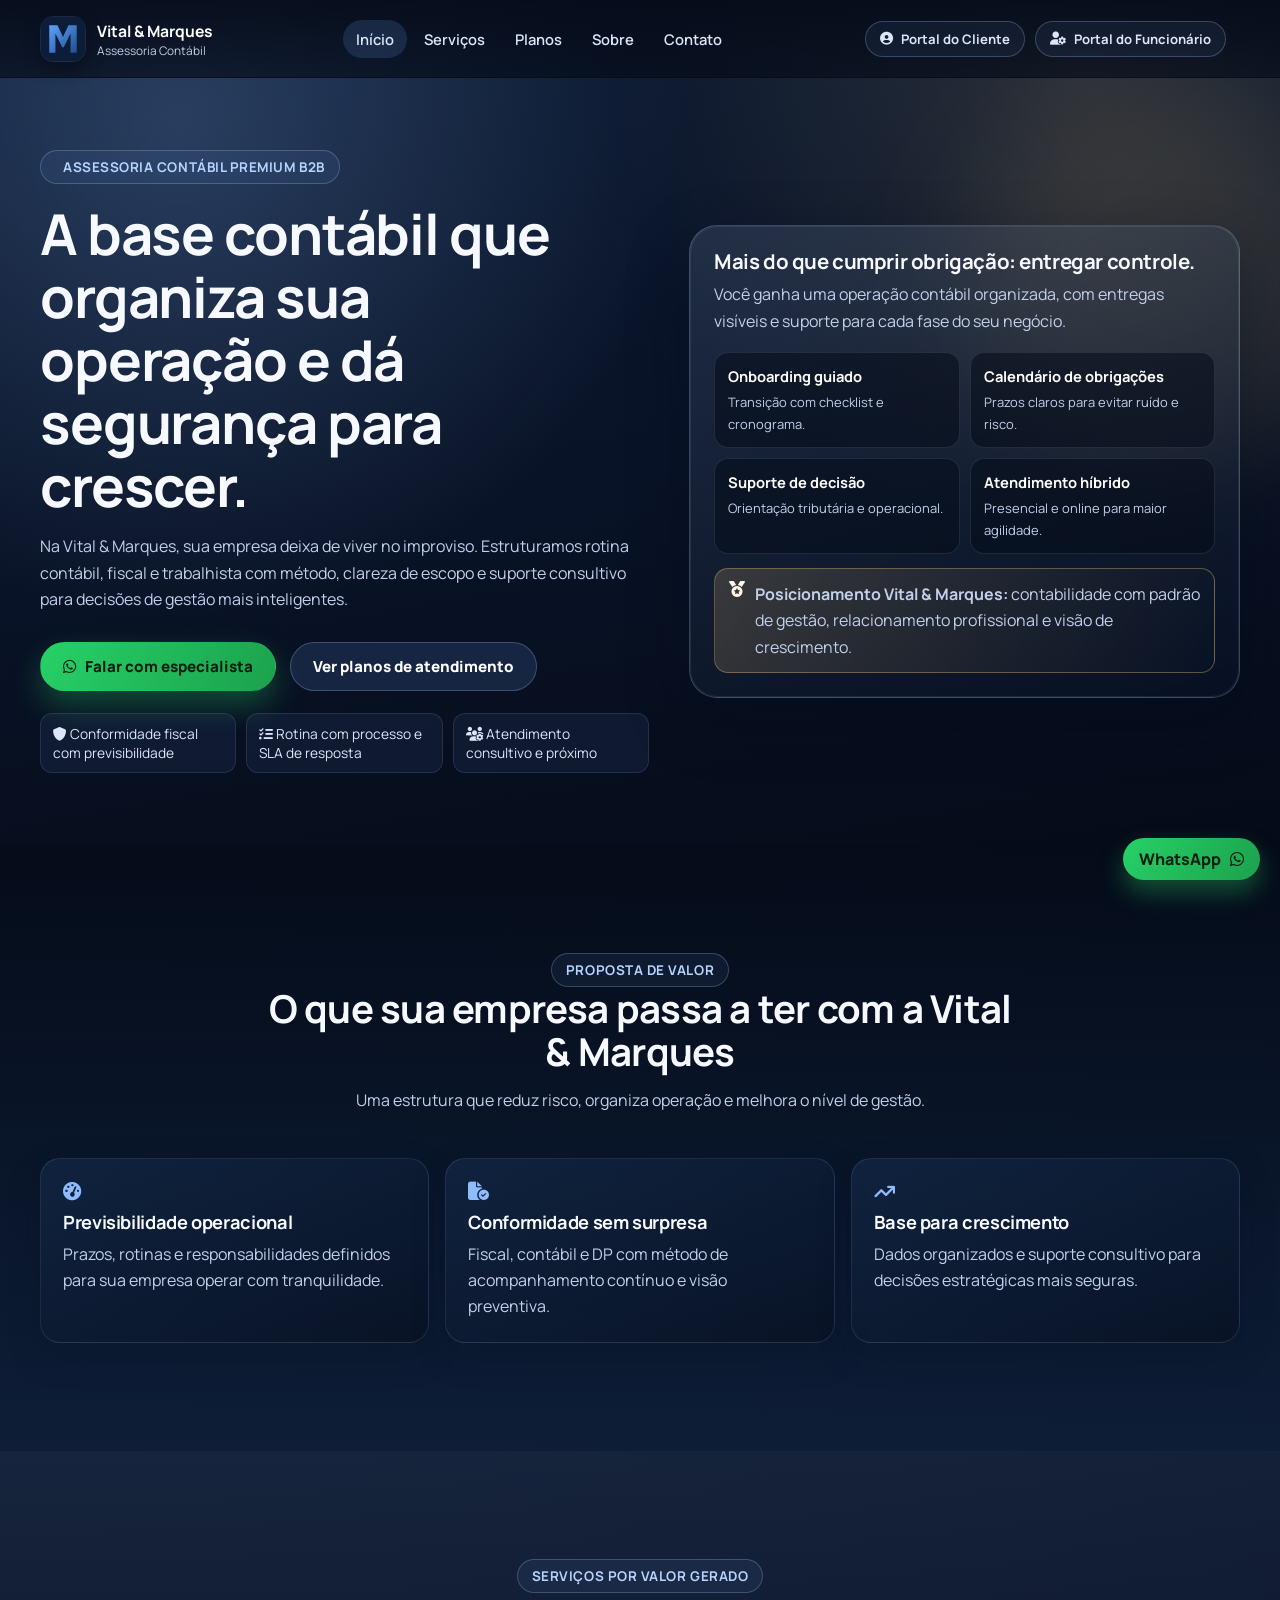
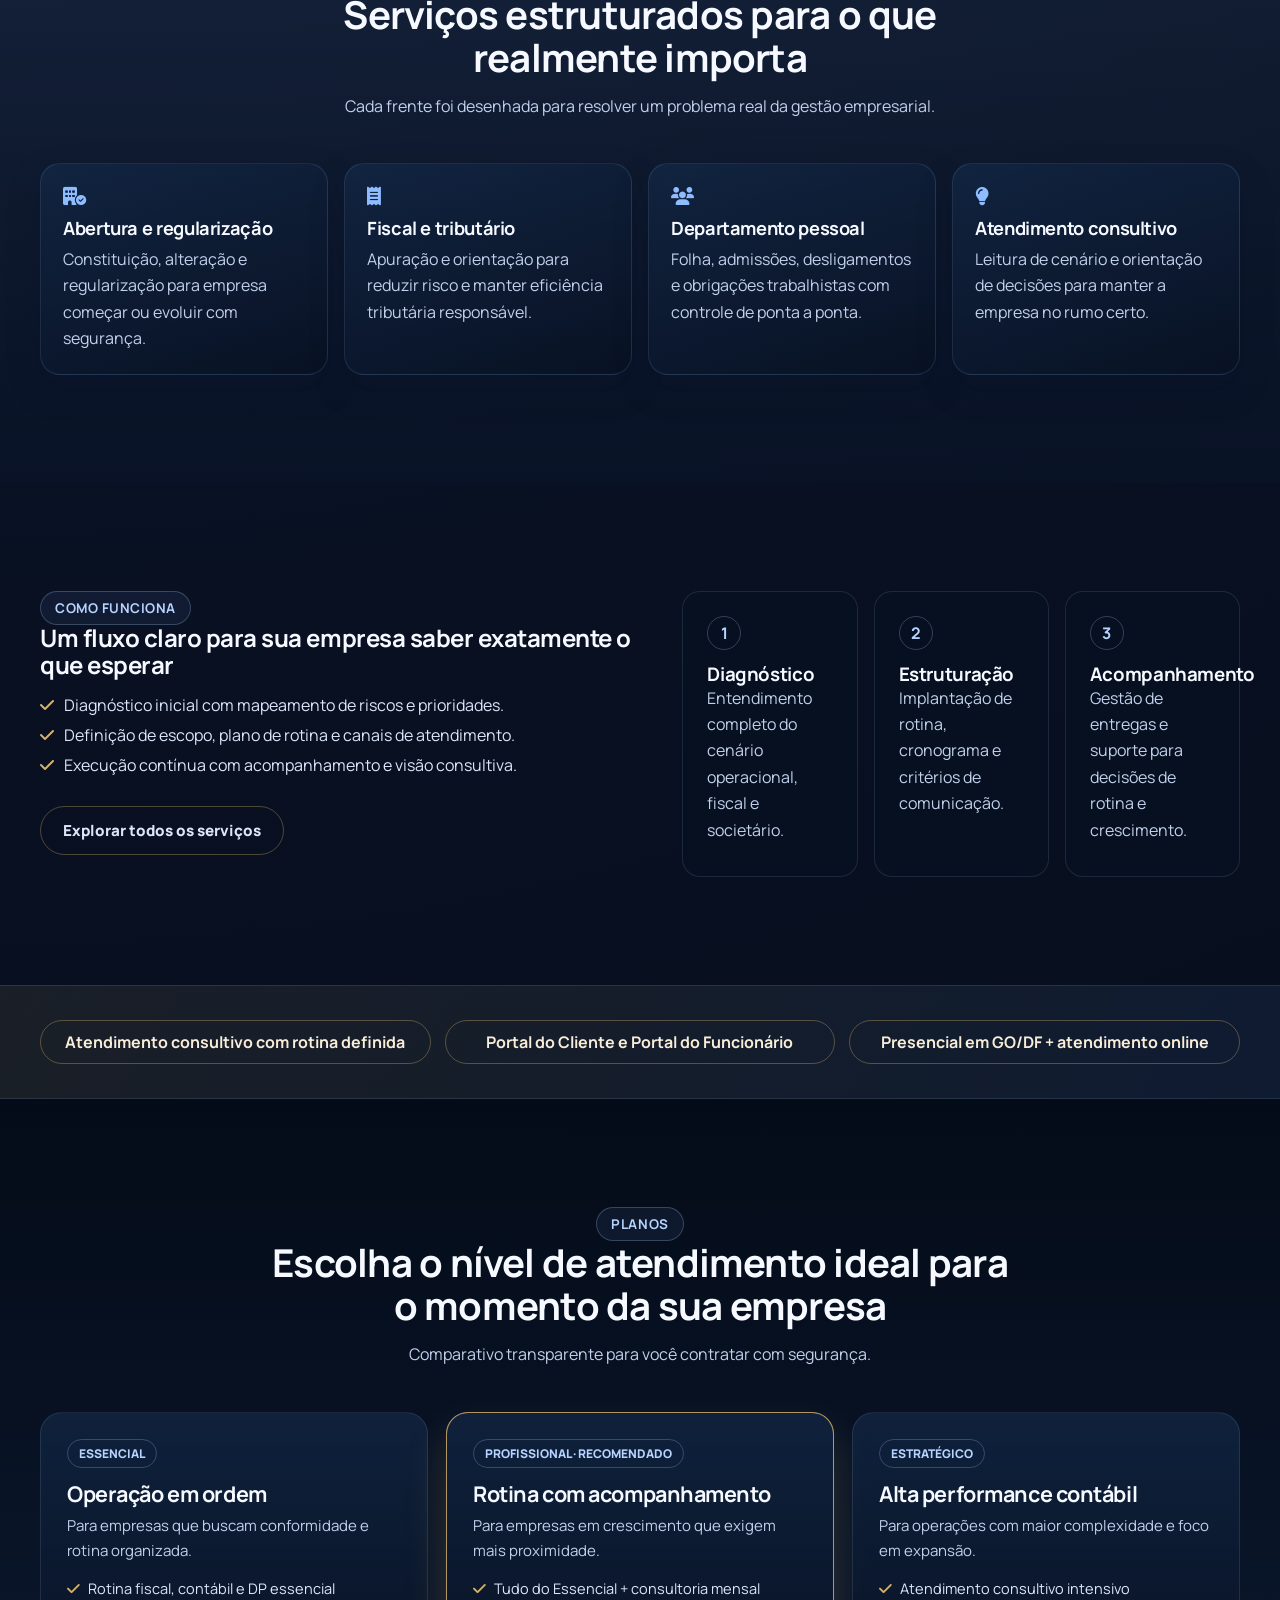
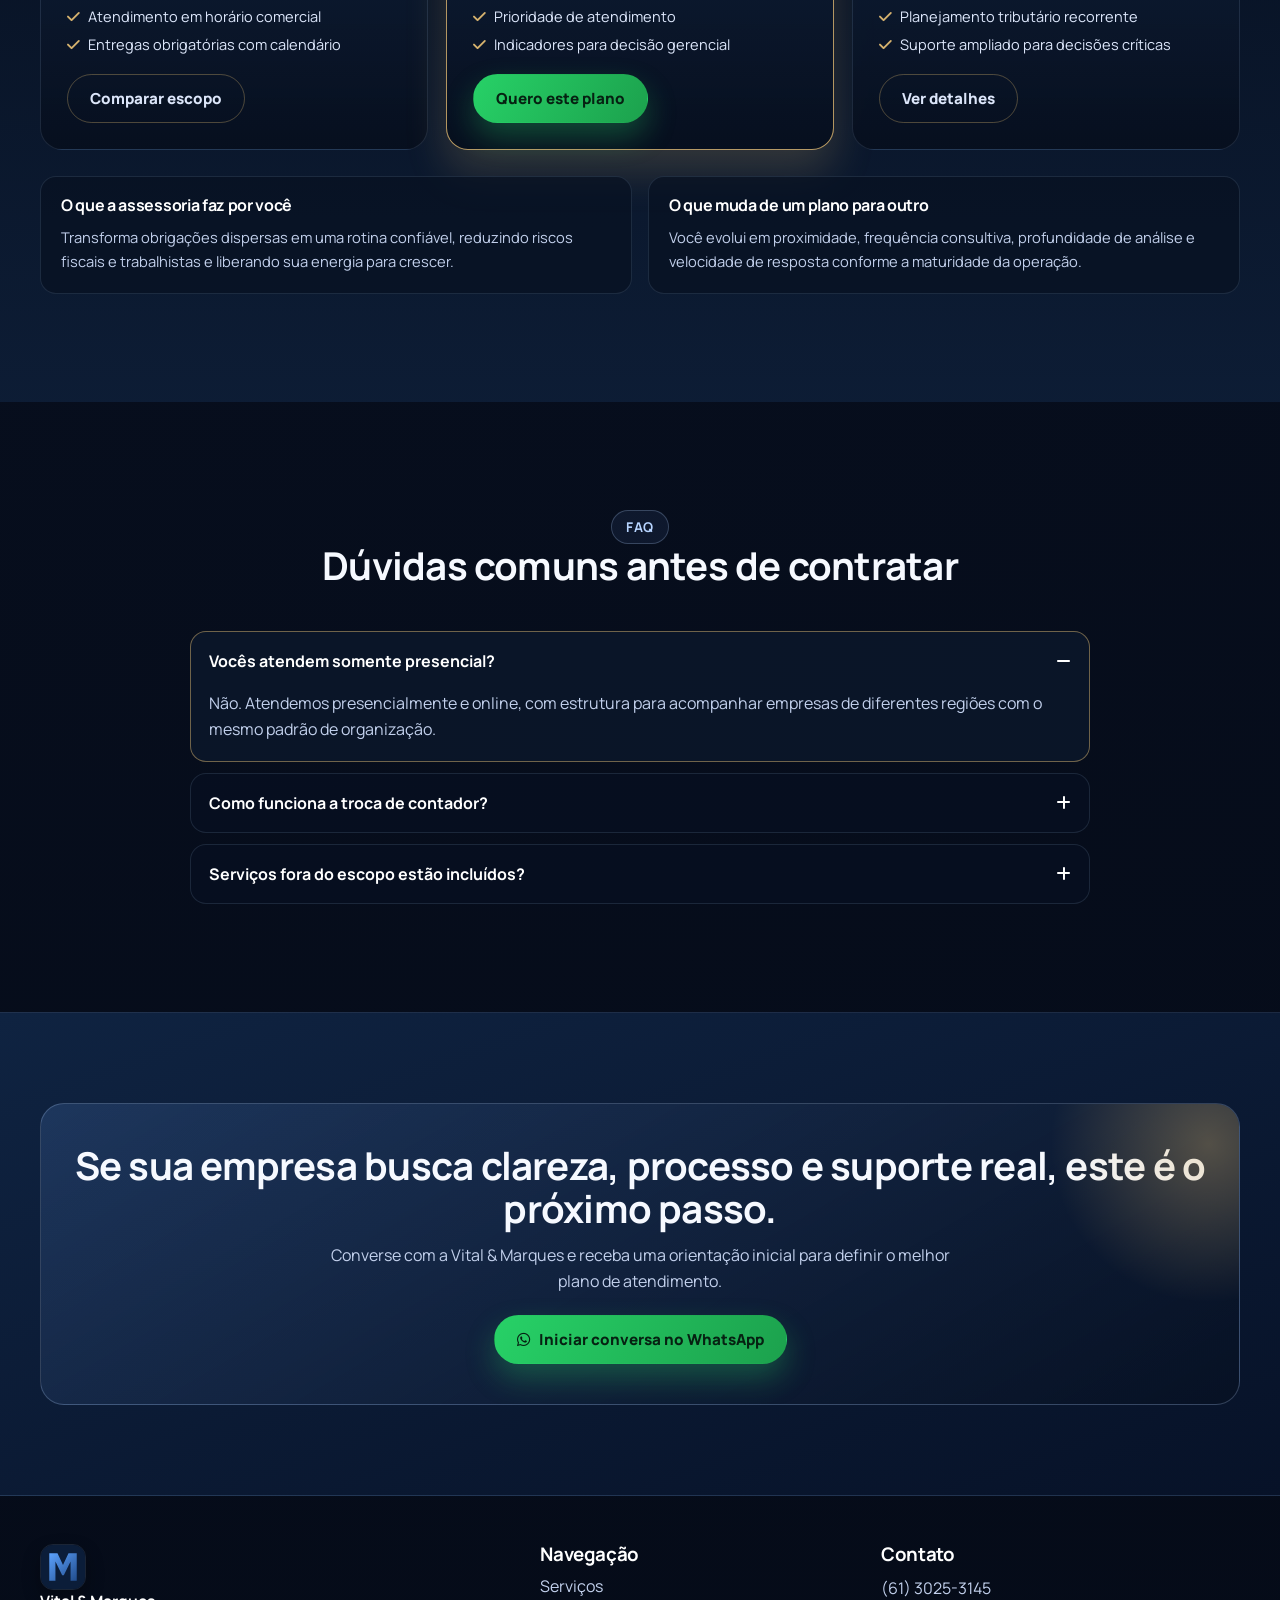
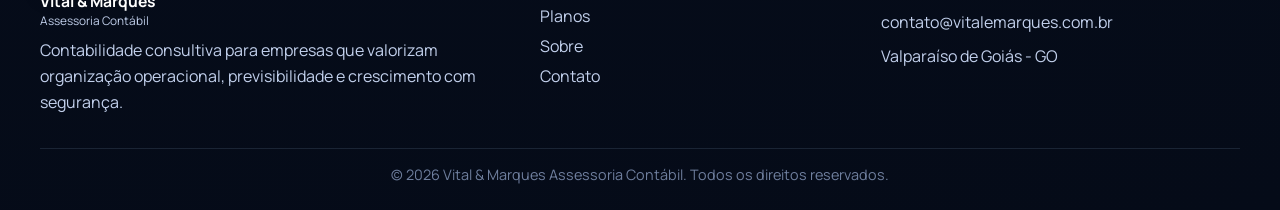
==== commit 198010aa: "refine: aplicar polish premium, motion e expansão de planos" ====
--- a/index.html
+++ b/index.html
@@ -49,12 +49,12 @@
     <section class="hero">
       <div class="hero-bg"></div>
       <div class="container hero-grid">
-        <div class="reveal">
+        <div class="reveal" data-parallax>
           <span class="kicker"><i class="fa-solid fa-sparkles"></i> assessoria contábil premium b2b</span>
           <h1>A base contábil que organiza sua operação e dá segurança para crescer.</h1>
           <p>Na Vital & Marques, sua empresa deixa de viver no improviso. Estruturamos rotina contábil, fiscal e trabalhista com método, clareza de escopo e suporte consultivo para decisões de gestão mais inteligentes.</p>
           <div class="hero-ctas">
-            <a class="btn-primary" href="https://wa.me/556130253145" data-wa-topic="Diagnóstico para minha empresa" target="_blank" rel="noopener"><i class="fa-brands fa-whatsapp"></i> Falar com especialista</a>
+            <a class="btn-whatsapp" href="https://wa.me/556130253145" data-wa-topic="Diagnóstico para minha empresa" target="_blank" rel="noopener"><i class="fa-brands fa-whatsapp"></i> Falar com especialista</a>
             <a class="btn-secondary" href="pages/planos.html">Ver planos de atendimento</a>
           </div>
           <ul class="trust-row" aria-label="Sinais de confiança">
@@ -64,7 +64,7 @@
           </ul>
         </div>
 
-        <aside class="hero-panel reveal" aria-label="Resumo de proposta de valor">
+        <aside class="hero-panel reveal" data-parallax aria-label="Resumo de proposta de valor">
           <div class="panel-heading">
             <h3>Mais do que cumprir obrigação: entregar controle.</h3>
             <p>Você ganha uma operação contábil organizada, com entregas visíveis e suporte para cada fase do seu negócio.</p>
@@ -79,7 +79,6 @@
         </aside>
       </div>
     </section>
-
     <section class="section section-contrast">
       <div class="container">
         <div class="section-header reveal">
@@ -131,6 +130,14 @@
       </div>
     </section>
 
+    <section class="section-band">
+      <div class="container band-grid">
+        <div class="band-chip">Atendimento consultivo com rotina definida</div>
+        <div class="band-chip">Portal do Cliente e Portal do Funcionário</div>
+        <div class="band-chip">Presencial em GO/DF + atendimento online</div>
+      </div>
+    </section>
+
     <section class="section section-contrast">
       <div class="container">
         <div class="section-header reveal">
@@ -159,7 +166,7 @@
               <li><i class="fa-solid fa-check"></i> Prioridade de atendimento</li>
               <li><i class="fa-solid fa-check"></i> Indicadores para decisão gerencial</li>
             </ul>
-            <a class="btn-primary" href="https://wa.me/556130253145" data-wa-topic="Plano profissional" target="_blank" rel="noopener">Quero este plano</a>
+            <a class="btn-whatsapp" href="https://wa.me/556130253145" data-wa-topic="Plano profissional" target="_blank" rel="noopener">Quero este plano</a>
           </article>
           <article class="plan-card reveal">
             <span class="plan-tag">Estratégico</span>
@@ -173,6 +180,11 @@
             <a class="btn-ghost" href="pages/planos.html">Ver detalhes</a>
           </article>
         </div>
+        <div class="plan-extras">
+          <article class="plan-extra-card reveal"><h4>O que a assessoria faz por você</h4><p>Transforma obrigações dispersas em uma rotina confiável, reduzindo riscos fiscais e trabalhistas e liberando sua energia para crescer.</p></article>
+          <article class="plan-extra-card reveal"><h4>O que muda de um plano para outro</h4><p>Você evolui em proximidade, frequência consultiva, profundidade de análise e velocidade de resposta conforme a maturidade da operação.</p></article>
+        </div>
+
       </div>
     </section>
 
@@ -203,7 +215,7 @@
       <div class="container final-cta-box reveal">
         <h2>Se sua empresa busca clareza, processo e suporte real, este é o próximo passo.</h2>
         <p>Converse com a Vital & Marques e receba uma orientação inicial para definir o melhor plano de atendimento.</p>
-        <a class="btn-primary" href="https://wa.me/556130253145" data-wa-topic="Quero evoluir minha contabilidade" target="_blank" rel="noopener"><i class="fa-brands fa-whatsapp"></i> Iniciar conversa no WhatsApp</a>
+        <a class="btn-whatsapp" href="https://wa.me/556130253145" data-wa-topic="Quero evoluir minha contabilidade" target="_blank" rel="noopener"><i class="fa-brands fa-whatsapp"></i> Iniciar conversa no WhatsApp</a>
       </div>
     </section>
   </main>
--- a/assets/css/style.css
+++ b/assets/css/style.css
@@ -12,10 +12,11 @@
   --accent-500: #6fa8ff;
   --accent-400: #8fbcff;
   --accent-300: #b7d4ff;
-  --teal-500: #3dd8c1;
+  --teal-500: #d6b26e;
   --gold-500: #d6b26e;
   --success: #27d167;
   --danger: #ff7d7d;
+  --gold-glow: rgba(214,178,110,.35);
   --line: rgba(183, 212, 255, 0.24);
   --line-soft: rgba(183, 212, 255, 0.12);
   --radius-xl: 28px;
@@ -50,6 +51,7 @@
 .section-header h2 { font-size: clamp(1.85rem, 3vw, 3rem); margin-bottom: 14px; }
 .section-header p { color: var(--ink-300); }
 .kicker {
+  transition: transform var(--ease), border-color var(--ease), background var(--ease);
   display: inline-flex;
   align-items: center;
   gap: 8px;
@@ -169,7 +171,8 @@
 /* Buttons */
 .btn-primary,
 .btn-secondary,
-.btn-ghost {
+.btn-ghost,
+.btn-whatsapp {
   display: inline-flex;
   align-items: center;
   justify-content: center;
@@ -181,12 +184,27 @@
   font-size: .95rem;
   transition: all var(--ease);
 }
-.btn-primary { background: linear-gradient(120deg, #32d56d, #1db857); color: #062112; box-shadow: 0 14px 30px rgba(39,209,103,.3); }
-.btn-primary:hover { transform: translateY(-2px); }
+.btn-primary {
+  background: linear-gradient(120deg, rgba(214,178,110,.18), rgba(143,188,255,.16));
+  color: #fff;
+  border-color: rgba(214,178,110,.35);
+  box-shadow: 0 12px 30px rgba(214,178,110,.18);
+}
+.btn-primary:hover { transform: translateY(-2px); border-color: rgba(214,178,110,.6); box-shadow: 0 18px 34px rgba(214,178,110,.24); }
 .btn-secondary { background: rgba(111,168,255,.14); color: #fff; border-color: var(--line); }
-.btn-secondary:hover { background: rgba(111,168,255,.2); }
-.btn-ghost { border-color: var(--line); color: var(--ink-200); }
-.btn-ghost:hover { background: rgba(111,168,255,.12); }
+.btn-secondary:hover { background: rgba(111,168,255,.24); transform: translateY(-2px); }
+.btn-ghost { border-color: rgba(214,178,110,.34); color: var(--ink-200); }
+.btn-ghost:hover { background: rgba(214,178,110,.11); transform: translateY(-2px); }
+.btn-whatsapp {
+  background: linear-gradient(120deg, #27d167, #1ca14d);
+  color: #062112;
+  box-shadow: 0 14px 30px rgba(39,209,103,.3);
+}
+.btn-whatsapp:hover { transform: translateY(-2px); box-shadow: 0 18px 34px rgba(39,209,103,.35); }
+.btn-primary:focus-visible,
+.btn-secondary:focus-visible,
+.btn-ghost:focus-visible,
+.btn-whatsapp:focus-visible { outline: 2px solid rgba(214,178,110,.72); outline-offset: 2px; }
 
 /* HERO */
 .hero {
@@ -204,13 +222,13 @@
   opacity: .6;
 }
 .hero::before { width: 460px; height: 460px; top: -120px; left: -120px; background: rgba(143,188,255,.38); }
-.hero::after { width: 390px; height: 390px; right: -80px; top: 80px; background: rgba(61,216,193,.22); }
+.hero::after { width: 390px; height: 390px; right: -80px; top: 80px; background: rgba(214,178,110,.2); }
 .hero-bg {
   position: absolute;
   inset: 0;
   background:
     radial-gradient(circle at 14% 14%, rgba(143,188,255,.23), transparent 38%),
-    radial-gradient(circle at 84% 8%, rgba(61,216,193,.16), transparent 35%),
+    radial-gradient(circle at 84% 8%, rgba(214,178,110,.15), transparent 35%),
     linear-gradient(170deg, #0b1a33 0%, #091327 55%, #050b18 100%);
 }
 .hero-grid {
@@ -227,7 +245,7 @@
   max-width: 14ch;
 }
 .hero p { max-width: 60ch; }
-.hero-ctas { display: flex; flex-wrap: wrap; gap: 12px; margin: 26px 0 18px; }
+.hero-ctas { display: flex; flex-wrap: wrap; gap: 14px; margin: 30px 0 22px; }
 .trust-row {
   display: grid;
   grid-template-columns: repeat(3, minmax(0, 1fr));
@@ -295,7 +313,7 @@
   box-shadow: var(--shadow-soft);
   transition: transform var(--ease), border-color var(--ease), background var(--ease);
 }
-.premium-card:hover { transform: translateY(-4px); border-color: var(--line); background: linear-gradient(160deg, rgba(24,49,85,.8), rgba(8,17,34,.9)); }
+.premium-card:hover { transform: translateY(-6px); border-color: rgba(214,178,110,.4); background: linear-gradient(160deg, rgba(24,49,85,.8), rgba(8,17,34,.9)); }
 .premium-card i { color: var(--accent-400); font-size: 1.15rem; margin-bottom: 11px; }
 .premium-card h3 { margin-bottom: 8px; font-size: 1.14rem; }
 
@@ -332,7 +350,7 @@
 .highlight-box {
   border-radius: var(--radius-xl);
   border: 1px solid var(--line);
-  background: linear-gradient(140deg, rgba(61,216,193,.12), rgba(9,19,39,.88));
+  background: linear-gradient(140deg, rgba(214,178,110,.12), rgba(9,19,39,.88));
   padding: 28px;
 }
 
@@ -346,9 +364,17 @@
   transition: all var(--ease);
 }
 .plan-card.featured {
-  border-color: rgba(214,178,110,.58);
-  transform: translateY(-4px);
-  box-shadow: 0 20px 35px rgba(214,178,110,.13);
+  border-color: rgba(214,178,110,.72);
+  transform: translateY(-6px);
+  box-shadow: 0 22px 42px rgba(214,178,110,.2);
+}
+.plan-card.featured::before {
+  content: "";
+  position: absolute;
+  inset: -1px;
+  border-radius: inherit;
+  border: 1px solid rgba(214,178,110,.4);
+  pointer-events: none;
 }
 .plan-card:hover { transform: translateY(-3px); }
 .plan-tag {
@@ -384,8 +410,10 @@
   border: 1px solid var(--line-soft);
   border-radius: 16px;
   background: rgba(8,17,34,.7);
-  overflow: clip;
-}
+  overflow: hidden;
+  transition: border-color var(--ease), background var(--ease);
+}
+.faq-item:hover { border-color: rgba(214,178,110,.45); }
 .faq-q {
   width: 100%;
   border: none;
@@ -400,8 +428,15 @@
   font-weight: 700;
   cursor: pointer;
 }
-.faq-a { padding: 0 18px 18px; display: none; }
-.faq-item.open .faq-a { display: block; }
+.faq-a {
+  padding: 0 18px;
+  display: grid;
+  grid-template-rows: 0fr;
+  transition: grid-template-rows var(--ease), padding var(--ease);
+}
+.faq-a > p { overflow: hidden; }
+.faq-item.open { background: rgba(12,24,43,.82); border-color: rgba(214,178,110,.5); }
+.faq-item.open .faq-a { grid-template-rows: 1fr; padding: 0 18px 18px; }
 
 .final-cta {
   padding: 90px 0;
@@ -410,11 +445,23 @@
   border-bottom: 1px solid var(--line-soft);
 }
 .final-cta-box {
+  position: relative;
+  overflow: hidden;
   text-align: center;
   border: 1px solid var(--line);
   border-radius: 24px;
   background: linear-gradient(150deg, rgba(111,168,255,.16), rgba(7,17,35,.84));
   padding: 40px 24px;
+}
+.final-cta-box::after {
+  content: "";
+  position: absolute;
+  width: 320px;
+  height: 320px;
+  right: -130px;
+  top: -120px;
+  background: radial-gradient(circle, var(--gold-glow), transparent 70%);
+  pointer-events: none;
 }
 .final-cta h2 { font-size: clamp(1.7rem, 3vw, 2.6rem); margin-bottom: 12px; }
 .final-cta p { max-width: 640px; margin: 0 auto 20px; }
@@ -452,16 +499,49 @@
   box-shadow: 0 12px 24px rgba(39,209,103,.35);
 }
 
-.reveal { opacity: 0; transform: translateY(22px); transition: opacity .6s ease, transform .6s ease; }
-.reveal.show { opacity: 1; transform: translateY(0); }
-
+.reveal { opacity: 0; transform: translateY(24px) scale(.98); transition: opacity .7s ease, transform .7s ease; transition-delay: var(--delay, 0ms); }
+.reveal.show { opacity: 1; transform: translateY(0) scale(1); }
+
+[data-parallax] { transform: translateY(var(--parallax-offset, 0px)); transition: transform .2s linear; }
+
+
+.plan-extras {
+  margin-top: 26px;
+  display: grid;
+  grid-template-columns: repeat(2,minmax(0,1fr));
+  gap: 16px;
+}
+.plan-extra-card {
+  border: 1px solid var(--line-soft);
+  border-radius: 16px;
+  background: rgba(8,17,34,.72);
+  padding: 20px;
+}
+.plan-extra-card h4 { margin-bottom: 10px; color: #fff; }
+.plan-extra-card p { font-size: .92rem; }
+
+.section-band {
+  padding: 34px 0;
+  border-top: 1px solid var(--line-soft);
+  border-bottom: 1px solid var(--line-soft);
+  background: linear-gradient(120deg, rgba(214,178,110,.09), rgba(111,168,255,.08));
+}
+.band-grid { display: grid; grid-template-columns: repeat(3,minmax(0,1fr)); gap: 14px; }
+.band-chip {
+  border: 1px solid rgba(214,178,110,.35);
+  border-radius: 999px;
+  padding: 10px 14px;
+  text-align: center;
+  color: #f8edd8;
+  font-weight: 700;
+}
 @media (max-width: 1080px) {
   .desktop-nav, .header-actions { display: none; }
   .mobile-menu-icon { display: inline-flex; }
   .hero-grid, .split, .contact-grid { grid-template-columns: 1fr; }
   .trust-row { grid-template-columns: 1fr; }
   .col-4 { grid-template-columns: repeat(2,minmax(0,1fr)); }
-  .plan-grid, .process-grid, .col-3 { grid-template-columns: 1fr; }
+  .plan-grid, .process-grid, .col-3, .plan-extras, .band-grid { grid-template-columns: 1fr; }
   .footer-grid { grid-template-columns: 1fr; }
 }
 
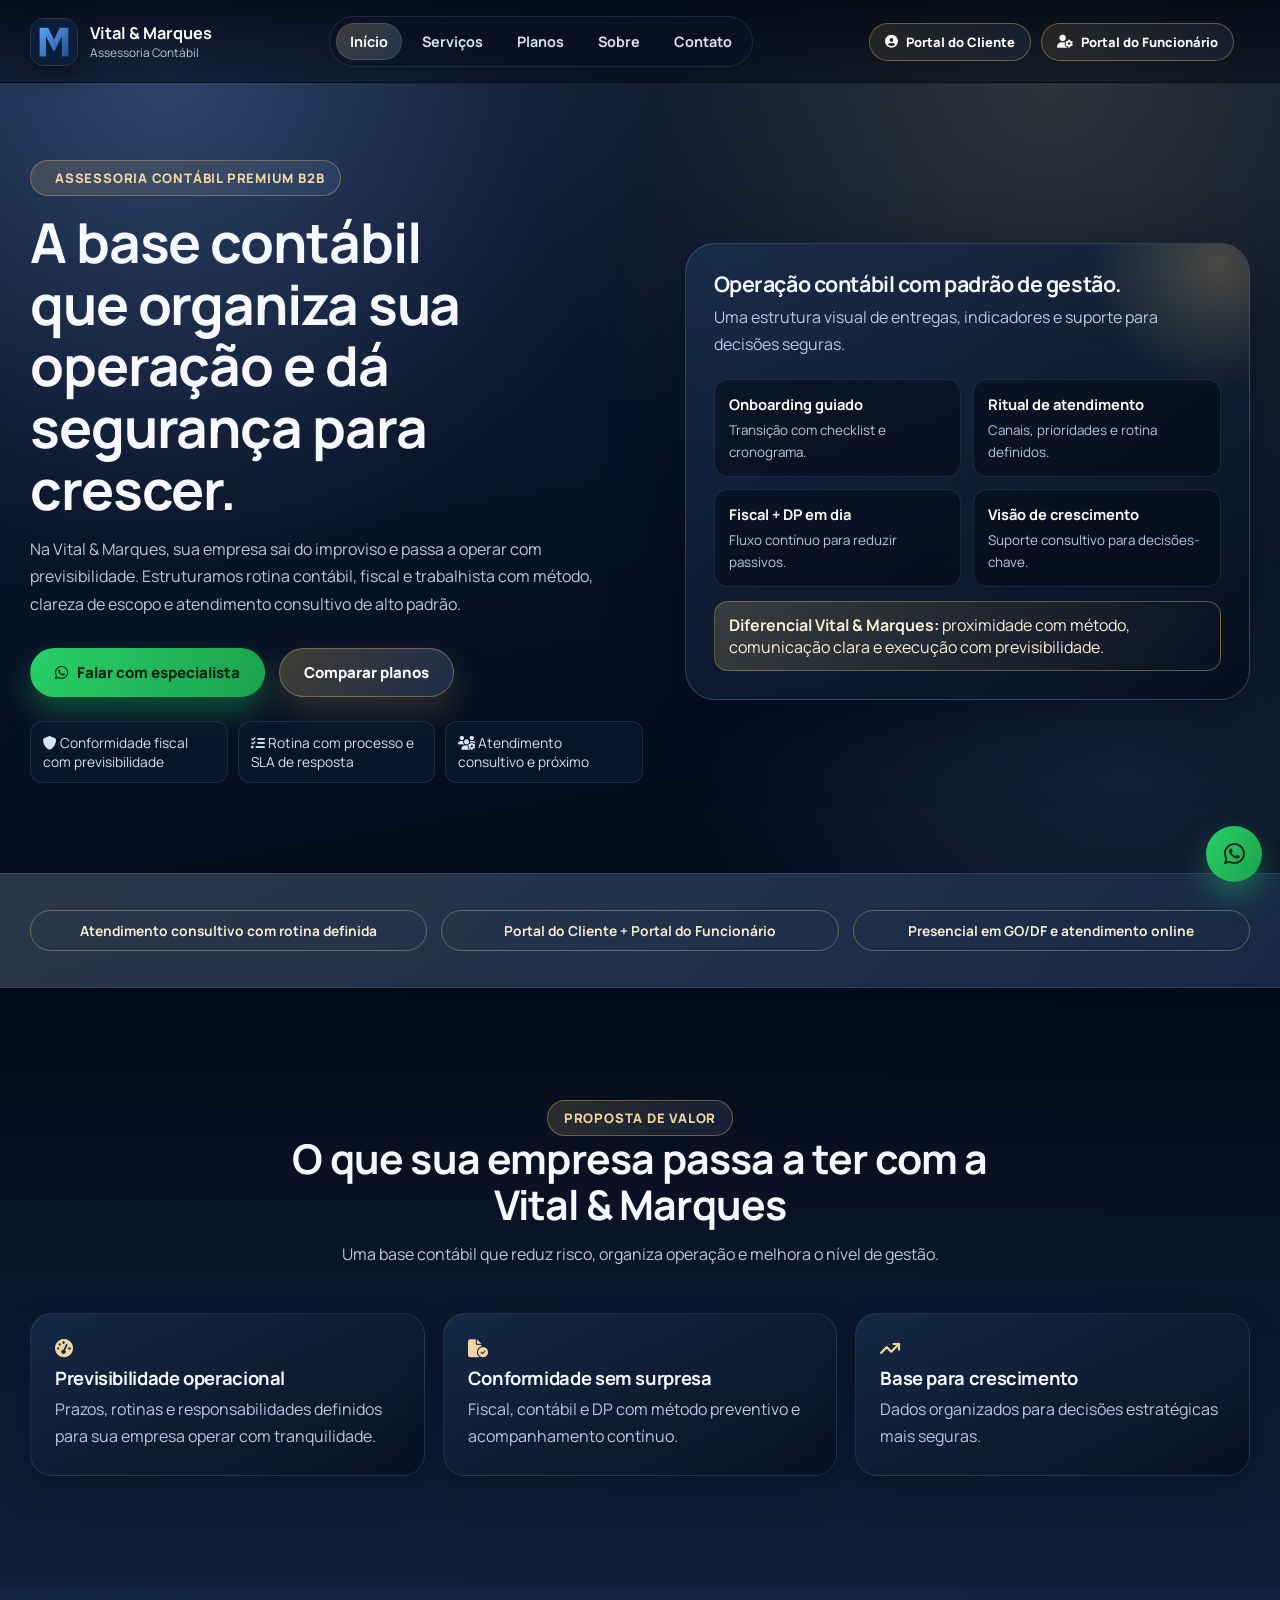
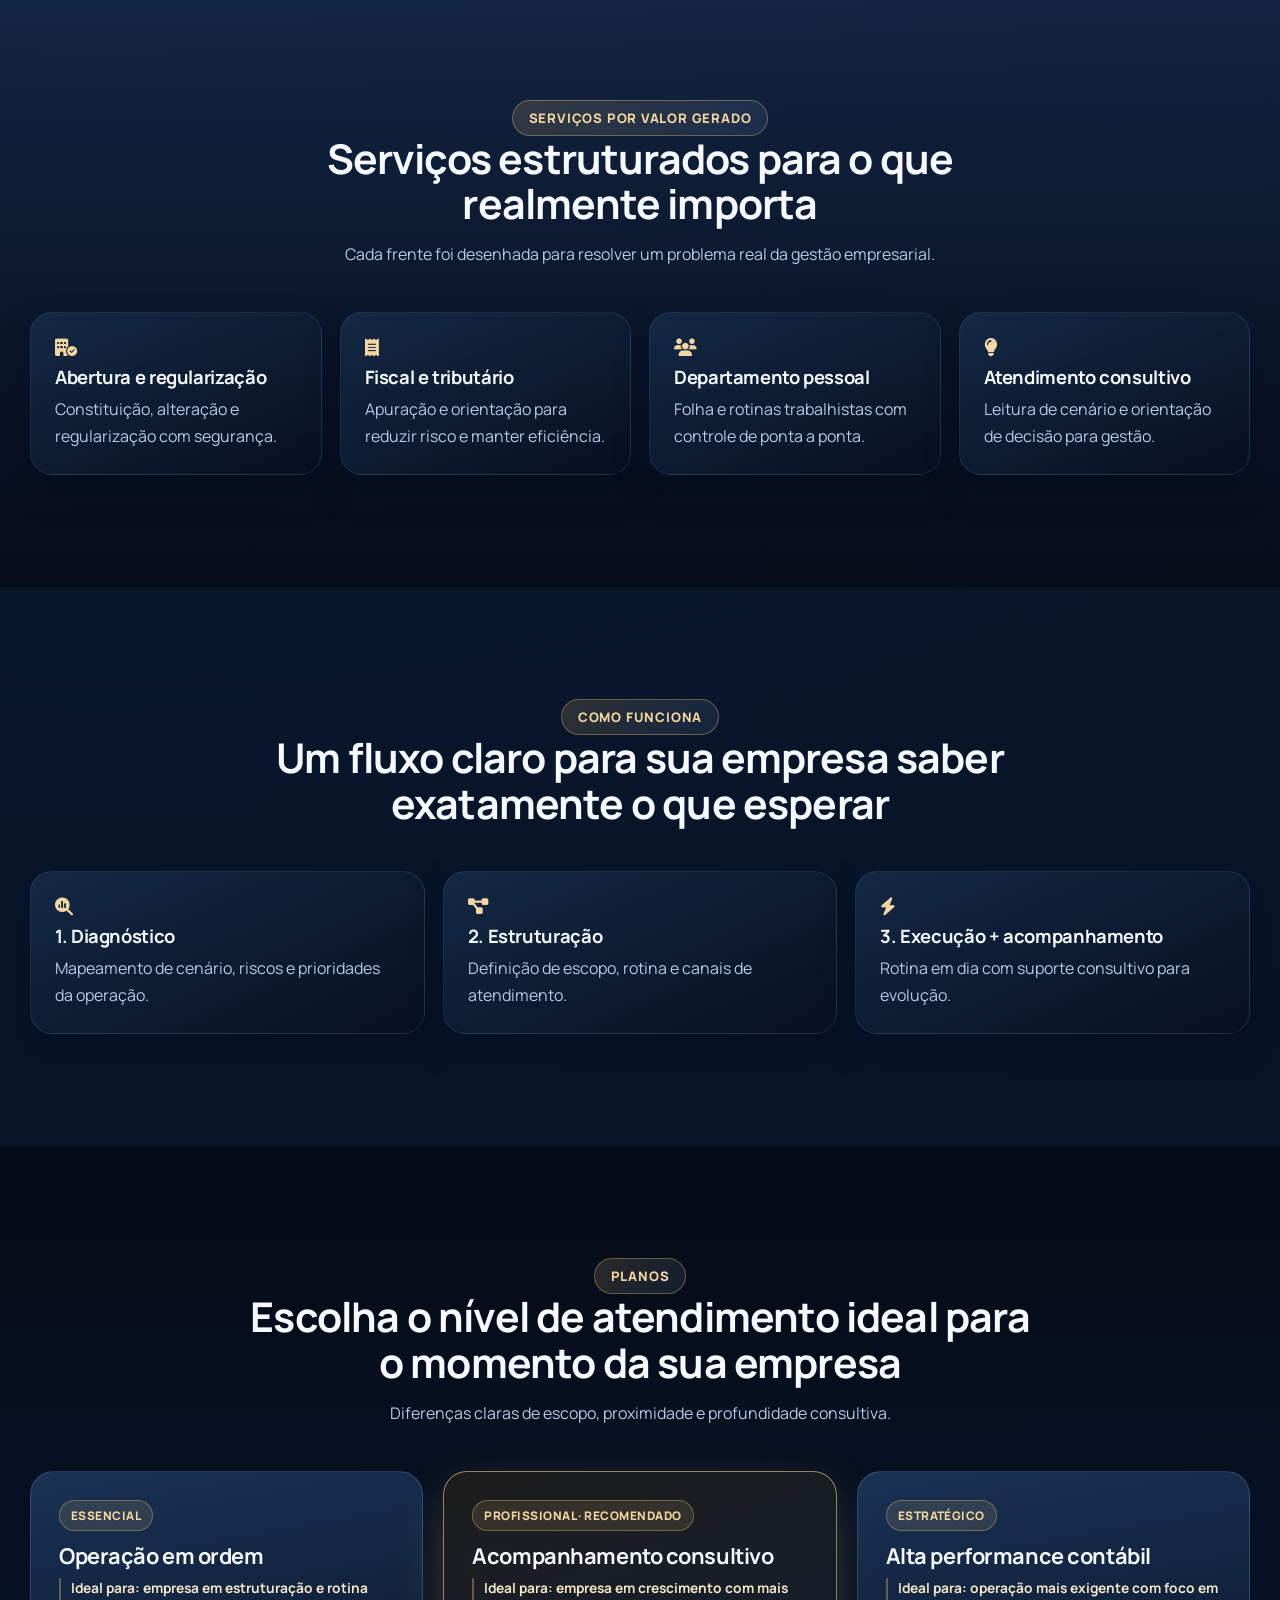
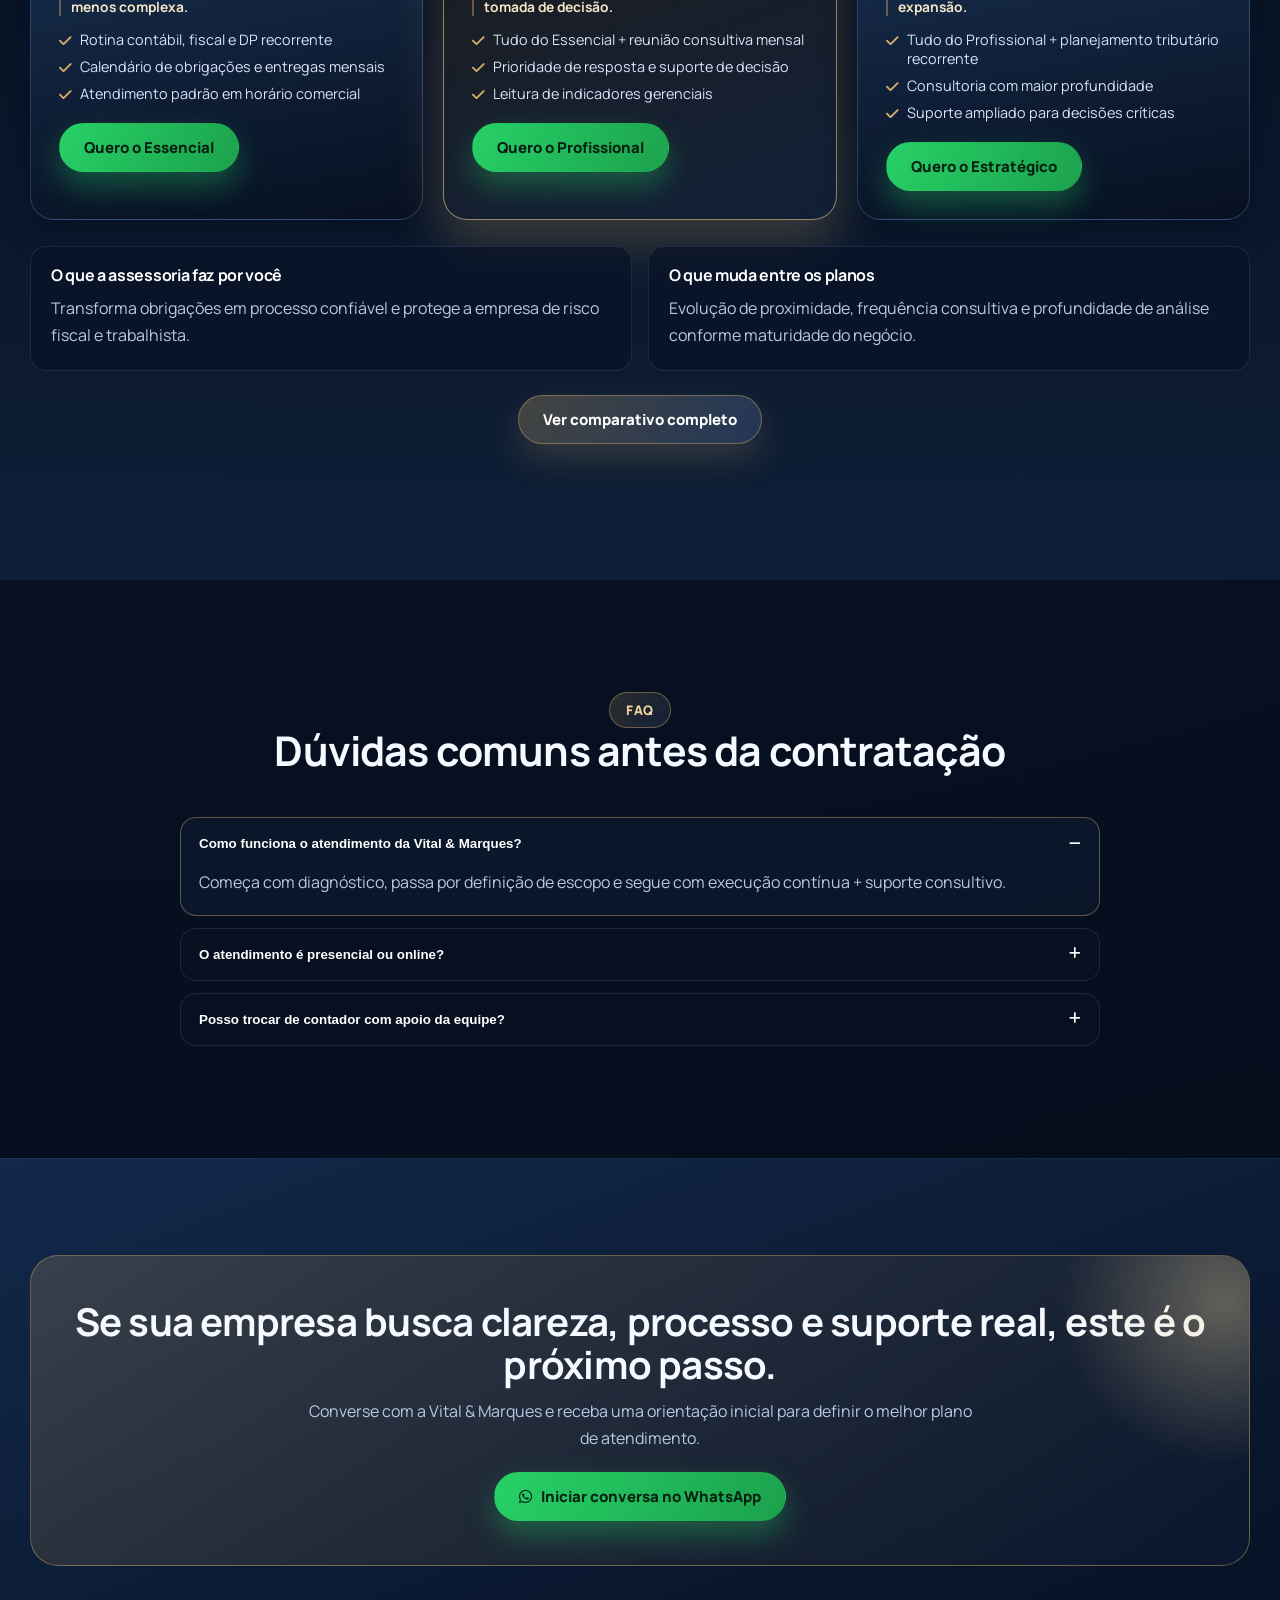
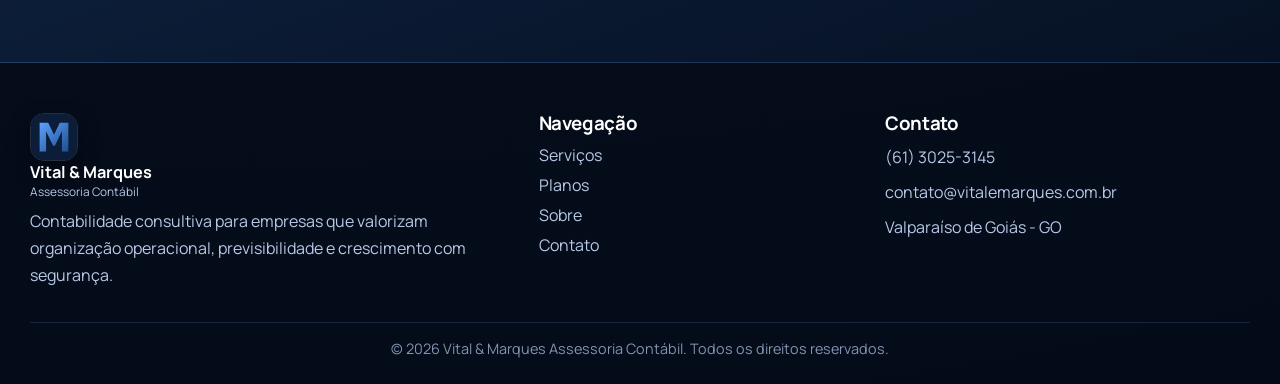
==== commit ab07ced7: "refactor: redesenhar header/hero/planos com acabamento premium" ====
--- a/index.html
+++ b/index.html
@@ -6,6 +6,8 @@
   <title>Vital & Marques Assessoria Contábil | Contabilidade premium com visão estratégica</title>
   <meta name="description" content="A Vital & Marques entrega contabilidade consultiva com rotina organizada, previsibilidade e atendimento premium para empresas que querem crescer com segurança." />
   <meta name="theme-color" content="#071228" />
+
+  <!-- Fonte principal da interface -->
   <link rel="preconnect" href="https://fonts.googleapis.com" />
   <link rel="preconnect" href="https://fonts.gstatic.com" crossorigin />
   <link href="https://fonts.googleapis.com/css2?family=Manrope:wght@400;500;600;700;800&display=swap" rel="stylesheet" />
@@ -13,12 +15,17 @@
   <link rel="stylesheet" href="assets/css/style.css" />
 </head>
 <body>
+  <!-- =======================================================
+       HEADER — marca, navegação, portais e menu mobile
+       ======================================================= -->
   <header id="header" class="site-header">
     <div class="container header-content">
       <a href="index.html" class="brand" aria-label="Página inicial da Vital & Marques">
         <img src="assets/img/logo-vital-marques.svg" class="brand-logo" alt="Logo da Vital & Marques" />
         <span class="brand-text"><strong>Vital & Marques</strong><small>Assessoria Contábil</small></span>
       </a>
+
+      <!-- Menu principal desktop -->
       <nav class="desktop-nav" aria-label="Navegação principal">
         <a href="index.html" class="is-active">Início</a>
         <a href="pages/servicos.html">Serviços</a>
@@ -26,12 +33,20 @@
         <a href="pages/sobre.html">Sobre</a>
         <a href="pages/contato.html">Contato</a>
       </nav>
+
+      <!-- CTAs fixos de acesso aos portais (desktop) -->
       <div class="header-actions">
         <a class="btn-portal" href="https://SEU-LINK-PORTAL-CLIENTE" target="_blank" rel="noopener"><i class="fa-solid fa-circle-user"></i> Portal do Cliente</a>
         <a class="btn-portal" href="https://SEU-LINK-PORTAL-FUNCIONARIO" target="_blank" rel="noopener"><i class="fa-solid fa-user-gear"></i> Portal do Funcionário</a>
       </div>
-      <button id="mobile-btn" class="mobile-menu-icon" aria-expanded="false" aria-controls="mobile-menu" aria-label="Abrir menu"><i class="fa-solid fa-bars"></i></button>
+
+      <!-- Botão hambúrguer (mobile) -->
+      <button id="mobile-btn" class="mobile-menu-icon" aria-expanded="false" aria-controls="mobile-menu" aria-label="Abrir menu">
+        <i class="fa-solid fa-bars"></i>
+      </button>
     </div>
+
+    <!-- Menu lateral mobile -->
     <nav id="mobile-menu" class="mobile-nav" aria-label="Menu móvel">
       <a href="index.html">Início</a>
       <a href="pages/servicos.html">Serviços</a>
@@ -46,17 +61,24 @@
   </header>
 
   <main>
+    <!-- =======================================================
+         HERO — prioridade máxima: composição premium balanceada
+         ======================================================= -->
     <section class="hero">
       <div class="hero-bg"></div>
       <div class="container hero-grid">
+        <!-- Coluna esquerda: copy principal e CTAs -->
         <div class="reveal" data-parallax>
           <span class="kicker"><i class="fa-solid fa-sparkles"></i> assessoria contábil premium b2b</span>
           <h1>A base contábil que organiza sua operação e dá segurança para crescer.</h1>
-          <p>Na Vital & Marques, sua empresa deixa de viver no improviso. Estruturamos rotina contábil, fiscal e trabalhista com método, clareza de escopo e suporte consultivo para decisões de gestão mais inteligentes.</p>
+          <p>Na Vital & Marques, sua empresa sai do improviso e passa a operar com previsibilidade. Estruturamos rotina contábil, fiscal e trabalhista com método, clareza de escopo e atendimento consultivo de alto padrão.</p>
+
+          <!-- Onde alterar botões principais da hero -->
           <div class="hero-ctas">
             <a class="btn-whatsapp" href="https://wa.me/556130253145" data-wa-topic="Diagnóstico para minha empresa" target="_blank" rel="noopener"><i class="fa-brands fa-whatsapp"></i> Falar com especialista</a>
-            <a class="btn-secondary" href="pages/planos.html">Ver planos de atendimento</a>
+            <a class="btn-primary" href="pages/planos.html">Comparar planos</a>
           </div>
+
           <ul class="trust-row" aria-label="Sinais de confiança">
             <li><i class="fa-solid fa-shield"></i> Conformidade fiscal com previsibilidade</li>
             <li><i class="fa-solid fa-list-check"></i> Rotina com processo e SLA de resposta</li>
@@ -64,36 +86,49 @@
           </ul>
         </div>
 
-        <aside class="hero-panel reveal" data-parallax aria-label="Resumo de proposta de valor">
-          <div class="panel-heading">
-            <h3>Mais do que cumprir obrigação: entregar controle.</h3>
-            <p>Você ganha uma operação contábil organizada, com entregas visíveis e suporte para cada fase do seu negócio.</p>
+        <!-- Coluna direita: composição premium (substitui bloco antigo) -->
+        <aside class="hero-composition reveal" data-parallax aria-label="Composição estratégica da hero">
+          <div class="composition-top">
+            <h3>Operação contábil com padrão de gestão.</h3>
+            <p>Uma estrutura visual de entregas, indicadores e suporte para decisões seguras.</p>
           </div>
-          <div class="metrics-grid">
-            <article class="metric"><strong>Onboarding guiado</strong><span>Transição com checklist e cronograma.</span></article>
-            <article class="metric"><strong>Calendário de obrigações</strong><span>Prazos claros para evitar ruído e risco.</span></article>
-            <article class="metric"><strong>Suporte de decisão</strong><span>Orientação tributária e operacional.</span></article>
-            <article class="metric"><strong>Atendimento híbrido</strong><span>Presencial e online para maior agilidade.</span></article>
+          <div class="composition-grid">
+            <article class="composition-item"><strong>Onboarding guiado</strong><span>Transição com checklist e cronograma.</span></article>
+            <article class="composition-item"><strong>Ritual de atendimento</strong><span>Canais, prioridades e rotina definidos.</span></article>
+            <article class="composition-item"><strong>Fiscal + DP em dia</strong><span>Fluxo contínuo para reduzir passivos.</span></article>
+            <article class="composition-item"><strong>Visão de crescimento</strong><span>Suporte consultivo para decisões-chave.</span></article>
           </div>
-          <div class="hero-floating"><i class="fa-solid fa-medal"></i><p><strong>Posicionamento Vital & Marques:</strong> contabilidade com padrão de gestão, relacionamento profissional e visão de crescimento.</p></div>
+          <div class="composition-footer"><strong>Diferencial Vital & Marques:</strong> proximidade com método, comunicação clara e execução com previsibilidade.</div>
         </aside>
       </div>
     </section>
+
+    <!-- Faixa institucional de autoridade -->
+    <section class="section-band">
+      <div class="container band-grid">
+        <div class="band-chip">Atendimento consultivo com rotina definida</div>
+        <div class="band-chip">Portal do Cliente + Portal do Funcionário</div>
+        <div class="band-chip">Presencial em GO/DF e atendimento online</div>
+      </div>
+    </section>
+
+    <!-- Seção de proposta de valor -->
     <section class="section section-contrast">
       <div class="container">
         <div class="section-header reveal">
           <span class="kicker">proposta de valor</span>
           <h2>O que sua empresa passa a ter com a Vital & Marques</h2>
-          <p>Uma estrutura que reduz risco, organiza operação e melhora o nível de gestão.</p>
+          <p>Uma base contábil que reduz risco, organiza operação e melhora o nível de gestão.</p>
         </div>
         <div class="card-grid col-3">
           <article class="premium-card reveal"><i class="fa-solid fa-gauge-high"></i><h3>Previsibilidade operacional</h3><p>Prazos, rotinas e responsabilidades definidos para sua empresa operar com tranquilidade.</p></article>
-          <article class="premium-card reveal"><i class="fa-solid fa-file-circle-check"></i><h3>Conformidade sem surpresa</h3><p>Fiscal, contábil e DP com método de acompanhamento contínuo e visão preventiva.</p></article>
-          <article class="premium-card reveal"><i class="fa-solid fa-arrow-trend-up"></i><h3>Base para crescimento</h3><p>Dados organizados e suporte consultivo para decisões estratégicas mais seguras.</p></article>
-        </div>
-      </div>
-    </section>
-
+          <article class="premium-card reveal"><i class="fa-solid fa-file-circle-check"></i><h3>Conformidade sem surpresa</h3><p>Fiscal, contábil e DP com método preventivo e acompanhamento contínuo.</p></article>
+          <article class="premium-card reveal"><i class="fa-solid fa-arrow-trend-up"></i><h3>Base para crescimento</h3><p>Dados organizados para decisões estratégicas mais seguras.</p></article>
+        </div>
+      </div>
+    </section>
+
+    <!-- Seção de serviços resumidos -->
     <section class="section section-soft">
       <div class="container">
         <div class="section-header reveal">
@@ -102,115 +137,105 @@
           <p>Cada frente foi desenhada para resolver um problema real da gestão empresarial.</p>
         </div>
         <div class="card-grid col-4">
-          <article class="premium-card reveal"><i class="fa-solid fa-building-circle-check"></i><h3>Abertura e regularização</h3><p>Constituição, alteração e regularização para empresa começar ou evoluir com segurança.</p></article>
-          <article class="premium-card reveal"><i class="fa-solid fa-receipt"></i><h3>Fiscal e tributário</h3><p>Apuração e orientação para reduzir risco e manter eficiência tributária responsável.</p></article>
-          <article class="premium-card reveal"><i class="fa-solid fa-users"></i><h3>Departamento pessoal</h3><p>Folha, admissões, desligamentos e obrigações trabalhistas com controle de ponta a ponta.</p></article>
-          <article class="premium-card reveal"><i class="fa-solid fa-lightbulb"></i><h3>Atendimento consultivo</h3><p>Leitura de cenário e orientação de decisões para manter a empresa no rumo certo.</p></article>
-        </div>
-      </div>
-    </section>
-
+          <article class="premium-card reveal"><i class="fa-solid fa-building-circle-check"></i><h3>Abertura e regularização</h3><p>Constituição, alteração e regularização com segurança.</p></article>
+          <article class="premium-card reveal"><i class="fa-solid fa-receipt"></i><h3>Fiscal e tributário</h3><p>Apuração e orientação para reduzir risco e manter eficiência.</p></article>
+          <article class="premium-card reveal"><i class="fa-solid fa-users"></i><h3>Departamento pessoal</h3><p>Folha e rotinas trabalhistas com controle de ponta a ponta.</p></article>
+          <article class="premium-card reveal"><i class="fa-solid fa-lightbulb"></i><h3>Atendimento consultivo</h3><p>Leitura de cenário e orientação de decisão para gestão.</p></article>
+        </div>
+      </div>
+    </section>
+
+    <!-- Seção de processo -->
     <section class="section">
-      <div class="container split">
-        <div class="reveal">
+      <div class="container">
+        <div class="section-header reveal">
           <span class="kicker">como funciona</span>
           <h2>Um fluxo claro para sua empresa saber exatamente o que esperar</h2>
-          <ul class="bullet-list">
-            <li><i class="fa-solid fa-check"></i> Diagnóstico inicial com mapeamento de riscos e prioridades.</li>
-            <li><i class="fa-solid fa-check"></i> Definição de escopo, plano de rotina e canais de atendimento.</li>
-            <li><i class="fa-solid fa-check"></i> Execução contínua com acompanhamento e visão consultiva.</li>
-          </ul>
-          <div class="hero-ctas"><a class="btn-ghost" href="pages/servicos.html">Explorar todos os serviços</a></div>
-        </div>
-        <div class="process-grid">
-          <article class="step-card reveal"><span class="step-pill">1</span><h3>Diagnóstico</h3><p>Entendimento completo do cenário operacional, fiscal e societário.</p></article>
-          <article class="step-card reveal"><span class="step-pill">2</span><h3>Estruturação</h3><p>Implantação de rotina, cronograma e critérios de comunicação.</p></article>
-          <article class="step-card reveal"><span class="step-pill">3</span><h3>Acompanhamento</h3><p>Gestão de entregas e suporte para decisões de rotina e crescimento.</p></article>
-        </div>
-      </div>
-    </section>
-
-    <section class="section-band">
-      <div class="container band-grid">
-        <div class="band-chip">Atendimento consultivo com rotina definida</div>
-        <div class="band-chip">Portal do Cliente e Portal do Funcionário</div>
-        <div class="band-chip">Presencial em GO/DF + atendimento online</div>
-      </div>
-    </section>
-
+        </div>
+        <div class="card-grid col-3">
+          <article class="premium-card reveal"><i class="fa-solid fa-magnifying-glass-chart"></i><h3>1. Diagnóstico</h3><p>Mapeamento de cenário, riscos e prioridades da operação.</p></article>
+          <article class="premium-card reveal"><i class="fa-solid fa-diagram-project"></i><h3>2. Estruturação</h3><p>Definição de escopo, rotina e canais de atendimento.</p></article>
+          <article class="premium-card reveal"><i class="fa-solid fa-bolt"></i><h3>3. Execução + acompanhamento</h3><p>Rotina em dia com suporte consultivo para evolução.</p></article>
+        </div>
+      </div>
+    </section>
+
+    <!-- =======================================================
+         PLANOS — destaque comercial com contraste forte
+         ======================================================= -->
     <section class="section section-contrast">
       <div class="container">
         <div class="section-header reveal">
           <span class="kicker">planos</span>
           <h2>Escolha o nível de atendimento ideal para o momento da sua empresa</h2>
-          <p>Comparativo transparente para você contratar com segurança.</p>
-        </div>
+          <p>Diferenças claras de escopo, proximidade e profundidade consultiva.</p>
+        </div>
+
         <div class="plan-grid">
           <article class="plan-card reveal">
             <span class="plan-tag">Essencial</span>
             <h3>Operação em ordem</h3>
-            <p>Para empresas que buscam conformidade e rotina organizada.</p>
+            <div class="plan-meta">Ideal para: empresa em estruturação e rotina menos complexa.</div>
             <ul>
-              <li><i class="fa-solid fa-check"></i> Rotina fiscal, contábil e DP essencial</li>
-              <li><i class="fa-solid fa-check"></i> Atendimento em horário comercial</li>
-              <li><i class="fa-solid fa-check"></i> Entregas obrigatórias com calendário</li>
+              <li><i class="fa-solid fa-check"></i>Rotina contábil, fiscal e DP recorrente</li>
+              <li><i class="fa-solid fa-check"></i>Calendário de obrigações e entregas mensais</li>
+              <li><i class="fa-solid fa-check"></i>Atendimento padrão em horário comercial</li>
             </ul>
-            <a class="btn-ghost" href="pages/planos.html">Comparar escopo</a>
+            <a class="btn-whatsapp" href="https://wa.me/556130253145" data-wa-topic="Plano Essencial" target="_blank" rel="noopener">Quero o Essencial</a>
           </article>
+
           <article class="plan-card featured reveal">
             <span class="plan-tag">Profissional · recomendado</span>
-            <h3>Rotina com acompanhamento</h3>
-            <p>Para empresas em crescimento que exigem mais proximidade.</p>
+            <h3>Acompanhamento consultivo</h3>
+            <div class="plan-meta">Ideal para: empresa em crescimento com mais tomada de decisão.</div>
             <ul>
-              <li><i class="fa-solid fa-check"></i> Tudo do Essencial + consultoria mensal</li>
-              <li><i class="fa-solid fa-check"></i> Prioridade de atendimento</li>
-              <li><i class="fa-solid fa-check"></i> Indicadores para decisão gerencial</li>
+              <li><i class="fa-solid fa-check"></i>Tudo do Essencial + reunião consultiva mensal</li>
+              <li><i class="fa-solid fa-check"></i>Prioridade de resposta e suporte de decisão</li>
+              <li><i class="fa-solid fa-check"></i>Leitura de indicadores gerenciais</li>
             </ul>
-            <a class="btn-whatsapp" href="https://wa.me/556130253145" data-wa-topic="Plano profissional" target="_blank" rel="noopener">Quero este plano</a>
+            <a class="btn-whatsapp" href="https://wa.me/556130253145" data-wa-topic="Plano Profissional" target="_blank" rel="noopener">Quero o Profissional</a>
           </article>
+
           <article class="plan-card reveal">
             <span class="plan-tag">Estratégico</span>
             <h3>Alta performance contábil</h3>
-            <p>Para operações com maior complexidade e foco em expansão.</p>
+            <div class="plan-meta">Ideal para: operação mais exigente com foco em expansão.</div>
             <ul>
-              <li><i class="fa-solid fa-check"></i> Atendimento consultivo intensivo</li>
-              <li><i class="fa-solid fa-check"></i> Planejamento tributário recorrente</li>
-              <li><i class="fa-solid fa-check"></i> Suporte ampliado para decisões críticas</li>
+              <li><i class="fa-solid fa-check"></i>Tudo do Profissional + planejamento tributário recorrente</li>
+              <li><i class="fa-solid fa-check"></i>Consultoria com maior profundidade</li>
+              <li><i class="fa-solid fa-check"></i>Suporte ampliado para decisões críticas</li>
             </ul>
-            <a class="btn-ghost" href="pages/planos.html">Ver detalhes</a>
+            <a class="btn-whatsapp" href="https://wa.me/556130253145" data-wa-topic="Plano Estratégico" target="_blank" rel="noopener">Quero o Estratégico</a>
           </article>
         </div>
+
         <div class="plan-extras">
-          <article class="plan-extra-card reveal"><h4>O que a assessoria faz por você</h4><p>Transforma obrigações dispersas em uma rotina confiável, reduzindo riscos fiscais e trabalhistas e liberando sua energia para crescer.</p></article>
-          <article class="plan-extra-card reveal"><h4>O que muda de um plano para outro</h4><p>Você evolui em proximidade, frequência consultiva, profundidade de análise e velocidade de resposta conforme a maturidade da operação.</p></article>
-        </div>
-
-      </div>
-    </section>
-
+          <article class="plan-extra-card reveal"><h4>O que a assessoria faz por você</h4><p>Transforma obrigações em processo confiável e protege a empresa de risco fiscal e trabalhista.</p></article>
+          <article class="plan-extra-card reveal"><h4>O que muda entre os planos</h4><p>Evolução de proximidade, frequência consultiva e profundidade de análise conforme maturidade do negócio.</p></article>
+        </div>
+
+        <div class="hero-ctas" style="justify-content:center; margin-top: 24px;">
+          <a class="btn-primary" href="pages/planos.html">Ver comparativo completo</a>
+        </div>
+      </div>
+    </section>
+
+    <!-- FAQ principal da home -->
     <section class="section">
       <div class="container">
         <div class="section-header reveal">
           <span class="kicker">faq</span>
-          <h2>Dúvidas comuns antes de contratar</h2>
+          <h2>Dúvidas comuns antes da contratação</h2>
         </div>
         <div class="faq-list">
-          <article class="faq-item reveal open">
-            <button class="faq-q" aria-expanded="true">Vocês atendem somente presencial?<i class="fa-solid fa-plus"></i></button>
-            <div class="faq-a"><p>Não. Atendemos presencialmente e online, com estrutura para acompanhar empresas de diferentes regiões com o mesmo padrão de organização.</p></div>
-          </article>
-          <article class="faq-item reveal">
-            <button class="faq-q" aria-expanded="false">Como funciona a troca de contador?<i class="fa-solid fa-plus"></i></button>
-            <div class="faq-a"><p>Conduzimos onboarding com checklist técnico e cronograma de transição para reduzir ruído e evitar perda de informação.</p></div>
-          </article>
-          <article class="faq-item reveal">
-            <button class="faq-q" aria-expanded="false">Serviços fora do escopo estão incluídos?<i class="fa-solid fa-plus"></i></button>
-            <div class="faq-a"><p>Demandas extraordinárias são tratadas como sob consulta/orçamento, sempre com explicação clara antes da execução.</p></div>
-          </article>
-        </div>
-      </div>
-    </section>
-
+          <article class="faq-item reveal open"><button class="faq-q" aria-expanded="true">Como funciona o atendimento da Vital & Marques?<i class="fa-solid fa-plus"></i></button><div class="faq-a"><p>Começa com diagnóstico, passa por definição de escopo e segue com execução contínua + suporte consultivo.</p></div></article>
+          <article class="faq-item reveal"><button class="faq-q" aria-expanded="false">O atendimento é presencial ou online?<i class="fa-solid fa-plus"></i></button><div class="faq-a"><p>Os dois. Atendemos presencialmente na região e online com o mesmo padrão de organização.</p></div></article>
+          <article class="faq-item reveal"><button class="faq-q" aria-expanded="false">Posso trocar de contador com apoio da equipe?<i class="fa-solid fa-plus"></i></button><div class="faq-a"><p>Sim. Conduzimos onboarding e transição com checklist técnico e cronograma.</p></div></article>
+        </div>
+      </div>
+    </section>
+
+    <!-- CTA final -->
     <section class="final-cta">
       <div class="container final-cta-box reveal">
         <h2>Se sua empresa busca clareza, processo e suporte real, este é o próximo passo.</h2>
@@ -220,6 +245,9 @@
     </section>
   </main>
 
+  <!-- =======================================================
+       FOOTER — links e dados institucionais
+       ======================================================= -->
   <footer>
     <div class="container footer-grid">
       <div class="footer-col">
@@ -246,7 +274,11 @@
     <div class="container copy">© <span id="year"></span> Vital & Marques Assessoria Contábil. Todos os direitos reservados.</div>
   </footer>
 
-  <a href="https://wa.me/556130253145" data-wa-topic="Contato rápido" class="whatsapp-float" target="_blank" rel="noopener"><span class="float-text">WhatsApp</span><i class="fa-brands fa-whatsapp"></i></a>
+  <!-- Botão flutuante WhatsApp (somente ícone) -->
+  <a href="https://wa.me/556130253145" data-wa-topic="Contato rápido" class="whatsapp-float" target="_blank" rel="noopener" aria-label="Falar no WhatsApp">
+    <i class="fa-brands fa-whatsapp"></i>
+  </a>
+
   <script src="assets/js/script.js" defer></script>
 </body>
 </html>
--- a/assets/css/style.css
+++ b/assets/css/style.css
@@ -1,174 +1,211 @@
+/* =========================================================
+   VITAL & MARQUES — DESIGN SYSTEM (PT-BR)
+   Este arquivo centraliza cores, espaçamentos, tipografia,
+   componentes e animações principais do site.
+   ========================================================= */
+
 :root {
-  --bg-950: #050b18;
-  --bg-900: #091327;
-  --bg-850: #0f1d36;
-  --surface-800: #132847;
-  --surface-700: #1a3359;
+  /* ===== Cores base (altere aqui para ajustar identidade) ===== */
+  --bg-950: #040b18;
+  --bg-900: #09172d;
+  --bg-850: #10223f;
+  --bg-800: #142b4c;
+  --surface-800: #162c4a;
+  --surface-700: #1c365a;
+
+  /* ===== Cores de texto ===== */
   --ink-100: #f6f9ff;
-  --ink-200: #dce6fa;
-  --ink-300: #c2d0ec;
-  --ink-600: #6f7f9e;
-  --ink-700: #51607c;
-  --accent-500: #6fa8ff;
-  --accent-400: #8fbcff;
-  --accent-300: #b7d4ff;
-  --teal-500: #d6b26e;
-  --gold-500: #d6b26e;
-  --success: #27d167;
-  --danger: #ff7d7d;
-  --gold-glow: rgba(214,178,110,.35);
-  --line: rgba(183, 212, 255, 0.24);
-  --line-soft: rgba(183, 212, 255, 0.12);
-  --radius-xl: 28px;
-  --radius-lg: 20px;
-  --radius-md: 14px;
-  --radius-sm: 10px;
-  --shadow-deep: 0 22px 60px rgba(4, 11, 27, 0.45);
-  --shadow-soft: 0 14px 32px rgba(6, 17, 39, 0.25);
-  --ease: 260ms cubic-bezier(.22,.61,.36,1);
-}
-
+  --ink-200: #d8e3fa;
+  --ink-300: #b8c8e6;
+  --ink-500: #8293b2;
+
+  /* ===== Destaques institucionais ===== */
+  --blue-accent: #88b4ff;
+  --gold-300: #f1d6a1;
+  --gold-500: #d5af68;
+  --gold-600: #b98a3a;
+
+  /* ===== Verde exclusivo para WhatsApp ===== */
+  --wa-500: #27d167;
+  --wa-600: #1ca14d;
+
+  /* ===== Contornos e sombras ===== */
+  --line: rgba(136, 180, 255, 0.25);
+  --line-soft: rgba(136, 180, 255, 0.14);
+  --line-gold: rgba(213, 175, 104, 0.42);
+  --shadow-soft: 0 16px 32px rgba(2, 8, 22, 0.34);
+  --shadow-deep: 0 28px 66px rgba(2, 8, 22, 0.5);
+
+  /* ===== Escala de layout ===== */
+  --radius-xl: 30px;
+  --radius-lg: 22px;
+  --radius-md: 16px;
+  --radius-sm: 11px;
+  --ease: 280ms cubic-bezier(.22,.61,.36,1);
+}
+
+/* ===== Reset e base global ===== */
 * { box-sizing: border-box; margin: 0; padding: 0; }
 html { scroll-behavior: smooth; }
 body {
   font-family: "Manrope", "Inter", "Segoe UI", sans-serif;
   color: var(--ink-100);
-  background: radial-gradient(circle at top left, #132441 0%, #081021 44%, #050b18 100%);
+  background: radial-gradient(circle at 8% 0%, #1a3258 0%, var(--bg-900) 36%, var(--bg-950) 100%);
   overflow-x: clip;
 }
-img { max-width: 100%; display: block; }
 a { color: inherit; text-decoration: none; }
-button { font: inherit; }
+img { display: block; max-width: 100%; }
 ul { list-style: none; }
-p { color: var(--ink-300); line-height: 1.65; }
-h1,h2,h3,h4 { line-height: 1.12; letter-spacing: -0.02em; }
-
-.container { width: min(1200px, calc(100% - 48px)); margin-inline: auto; }
-.section { padding: 108px 0; position: relative; }
-.section-soft { background: linear-gradient(180deg, rgba(143,188,255,.08), rgba(9,19,39,.75)); }
-.section-contrast { background: linear-gradient(180deg, rgba(4,11,24,.95), rgba(14,31,57,.85)); }
-.section-header { margin: 0 auto 44px; text-align: center; max-width: 760px; }
-.section-header h2 { font-size: clamp(1.85rem, 3vw, 3rem); margin-bottom: 14px; }
-.section-header p { color: var(--ink-300); }
+p { color: var(--ink-300); line-height: 1.7; }
+h1, h2, h3, h4 { line-height: 1.12; letter-spacing: -0.02em; }
+
+/* ===== Estrutura principal ===== */
+.container { width: min(1220px, calc(100% - 56px)); margin-inline: auto; }
+.section { padding: 112px 0; position: relative; }
+.section-soft { background: linear-gradient(180deg, rgba(23,43,76,.66), rgba(5,11,24,.92)); }
+.section-contrast { background: linear-gradient(180deg, rgba(4,10,22,.96), rgba(15,33,59,.88)); }
+.section-header { max-width: 780px; margin: 0 auto 44px; text-align: center; }
+.section-header h2 { font-size: clamp(1.95rem, 3.2vw, 3.15rem); margin-bottom: 14px; }
+
+/* ===== Badge/etiqueta de seção ===== */
 .kicker {
-  transition: transform var(--ease), border-color var(--ease), background var(--ease);
   display: inline-flex;
   align-items: center;
   gap: 8px;
-  padding: 7px 14px;
-  border: 1px solid var(--line);
-  border-radius: 999px;
-  color: var(--accent-300);
-  background: rgba(111,168,255,.08);
-  font-size: .84rem;
-  font-weight: 700;
-  letter-spacing: .04em;
+  padding: 8px 16px;
+  border-radius: 999px;
+  border: 1px solid var(--line-gold);
+  background: linear-gradient(120deg, rgba(213,175,104,.18), rgba(136,180,255,.1));
+  color: var(--gold-300);
+  font-size: .82rem;
   text-transform: uppercase;
-}
-
-/* HEADER */
+  letter-spacing: .06em;
+  font-weight: 800;
+}
+
+/* =========================================================
+   HEADER — área principal de navegação
+   ========================================================= */
 .site-header {
   position: fixed;
   inset: 0 0 auto 0;
-  z-index: 1200;
+  z-index: 1400;
   padding: 16px 0;
-  transition: all var(--ease);
+  transition: padding var(--ease);
 }
 .site-header::before {
   content: "";
   position: absolute;
   inset: 0;
-  background: linear-gradient(180deg, rgba(5,11,24,.9), rgba(5,11,24,.65));
-  backdrop-filter: blur(14px);
   border-bottom: 1px solid transparent;
+  background: linear-gradient(180deg, rgba(4,9,20,.88), rgba(4,9,20,.55));
+  backdrop-filter: blur(16px);
   transition: all var(--ease);
 }
 .site-header.scrolled { padding: 10px 0; }
 .site-header.scrolled::before {
-  background: rgba(4,9,20,.88);
-  border-color: var(--line-soft);
-  box-shadow: 0 12px 24px rgba(0,0,0,.22);
+  background: rgba(3,8,19,.88);
+  border-bottom-color: var(--line-soft);
+  box-shadow: 0 14px 28px rgba(0,0,0,.28);
 }
 .header-content {
   position: relative;
   display: grid;
   grid-template-columns: auto 1fr auto auto;
   align-items: center;
-  gap: 14px;
-}
-.brand { display: inline-flex; align-items: center; gap: 11px; }
+  gap: 16px;
+}
+
+/* Marca (logo + texto) */
+.brand { display: inline-flex; align-items: center; gap: 12px; }
 .brand-logo {
-  width: 46px;
-  height: 46px;
-  border-radius: 13px;
-  border: 1px solid var(--line-soft);
-  box-shadow: 0 8px 18px rgba(0,0,0,.32);
+  width: 48px;
+  height: 48px;
+  border-radius: 14px;
+  border: 1px solid rgba(255,255,255,.14);
+  box-shadow: 0 10px 22px rgba(0,0,0,.35);
 }
 .brand-text { display: flex; flex-direction: column; }
-.brand-text strong { font-size: .98rem; color: #fff; }
+.brand-text strong { color: #fff; font-size: 1.02rem; }
 .brand-text small { color: var(--ink-300); font-size: .74rem; }
 
-.desktop-nav { display: flex; align-items: center; justify-self: center; gap: 4px; }
+/* Navegação desktop */
+.desktop-nav {
+  justify-self: center;
+  display: flex;
+  align-items: center;
+  gap: 6px;
+  padding: 6px;
+  border: 1px solid var(--line-soft);
+  border-radius: 999px;
+  background: rgba(9,20,39,.56);
+}
 .desktop-nav a {
-  padding: 9px 13px;
-  border-radius: 999px;
-  font-size: .92rem;
+  padding: 9px 14px;
+  border-radius: 999px;
+  font-size: .9rem;
   color: var(--ink-200);
-  font-weight: 600;
-  transition: background var(--ease), transform var(--ease);
-}
-.desktop-nav a:hover,
-.desktop-nav a.is-active { background: rgba(111,168,255,.16); }
-
+  font-weight: 700;
+  transition: all var(--ease);
+}
+.desktop-nav a:hover { background: rgba(136,180,255,.18); transform: translateY(-1px); }
+.desktop-nav a.is-active {
+  background: linear-gradient(120deg, rgba(213,175,104,.26), rgba(136,180,255,.2));
+  color: #fff;
+  box-shadow: inset 0 0 0 1px rgba(255,255,255,.12);
+}
+
+/* Botões dos portais no desktop */
 .header-actions { display: flex; gap: 10px; }
 .btn-portal {
   display: inline-flex;
   align-items: center;
   gap: 8px;
-  padding: 8px 14px;
-  border-radius: 999px;
-  border: 1px solid var(--line);
-  background: rgba(111,168,255,.08);
-  color: var(--ink-200);
-  font-size: .82rem;
-  font-weight: 700;
+  padding: 9px 15px;
+  border-radius: 999px;
+  border: 1px solid var(--line-gold);
+  background: linear-gradient(120deg, rgba(213,175,104,.12), rgba(136,180,255,.08));
+  color: #fff;
+  font-size: .81rem;
+  font-weight: 800;
   transition: all var(--ease);
 }
-.btn-portal:hover { transform: translateY(-1px); background: rgba(111,168,255,.16); }
-
+.btn-portal:hover { transform: translateY(-1px); box-shadow: var(--shadow-soft); }
+
+/* Menu mobile */
 .mobile-menu-icon {
   display: none;
-  width: 42px;
-  height: 42px;
-  justify-content: center;
-  align-items: center;
+  width: 44px;
+  height: 44px;
+  border-radius: 12px;
   border: 1px solid var(--line);
-  border-radius: 12px;
   color: #fff;
-  background: rgba(111,168,255,.12);
+  background: rgba(136,180,255,.14);
 }
 .mobile-nav {
   position: fixed;
   top: 0;
   right: -105%;
-  width: min(340px, 85%);
+  width: min(350px, 86%);
   height: 100dvh;
-  background: linear-gradient(145deg, #0c1b33, #081122 64%);
-  border-left: 1px solid var(--line-soft);
-  padding: 90px 22px 24px;
+  padding: 92px 22px 24px;
   display: flex;
   flex-direction: column;
   gap: 8px;
+  border-left: 1px solid var(--line-soft);
+  background: linear-gradient(160deg, #0f203a, #070f1f 72%);
   transition: right var(--ease);
-  z-index: 1100;
+  z-index: 1300;
 }
 .mobile-nav.active { right: 0; }
-.mobile-nav a { padding: 12px 14px; border-radius: 12px; color: var(--ink-200); font-weight: 600; }
-.mobile-nav a:hover { background: rgba(111,168,255,.16); }
+.mobile-nav a { padding: 12px 14px; border-radius: 11px; color: var(--ink-200); font-weight: 700; }
+.mobile-nav a:hover { background: rgba(136,180,255,.16); }
 .mobile-divider { border-top: 1px solid var(--line-soft); margin: 6px 0; }
-.mobile-whatsapp { background: var(--success); color: #072114 !important; font-weight: 800 !important; }
-
-/* Buttons */
+.mobile-whatsapp { background: var(--wa-500); color: #062112 !important; }
+
+/* =========================================================
+   BOTÕES — altere estilo principal aqui
+   ========================================================= */
 .btn-primary,
 .btn-secondary,
 .btn-ghost,
@@ -177,333 +214,299 @@
   align-items: center;
   justify-content: center;
   gap: 9px;
-  padding: 13px 22px;
+  min-height: 48px;
+  padding: 13px 24px;
   border-radius: 999px;
   border: 1px solid transparent;
   font-weight: 800;
-  font-size: .95rem;
+  font-size: .94rem;
   transition: all var(--ease);
 }
+
+/* Botão principal institucional (não WhatsApp) */
 .btn-primary {
-  background: linear-gradient(120deg, rgba(214,178,110,.18), rgba(143,188,255,.16));
   color: #fff;
-  border-color: rgba(214,178,110,.35);
-  box-shadow: 0 12px 30px rgba(214,178,110,.18);
-}
-.btn-primary:hover { transform: translateY(-2px); border-color: rgba(214,178,110,.6); box-shadow: 0 18px 34px rgba(214,178,110,.24); }
-.btn-secondary { background: rgba(111,168,255,.14); color: #fff; border-color: var(--line); }
-.btn-secondary:hover { background: rgba(111,168,255,.24); transform: translateY(-2px); }
-.btn-ghost { border-color: rgba(214,178,110,.34); color: var(--ink-200); }
-.btn-ghost:hover { background: rgba(214,178,110,.11); transform: translateY(-2px); }
+  border-color: var(--line-gold);
+  background: linear-gradient(120deg, rgba(213,175,104,.28), rgba(136,180,255,.18));
+  box-shadow: 0 14px 34px rgba(213,175,104,.2);
+}
+.btn-primary:hover { transform: translateY(-2px); box-shadow: 0 18px 38px rgba(213,175,104,.28); }
+
+/* Botão secundário */
+.btn-secondary {
+  color: #fff;
+  border-color: var(--line);
+  background: rgba(136,180,255,.14);
+}
+.btn-secondary:hover { transform: translateY(-2px); background: rgba(136,180,255,.24); }
+
+/* Botão outline premium */
+.btn-ghost {
+  color: var(--ink-200);
+  border-color: var(--line-gold);
+  background: rgba(213,175,104,.08);
+}
+.btn-ghost:hover { transform: translateY(-2px); background: rgba(213,175,104,.14); }
+
+/* Botão exclusivo WhatsApp */
 .btn-whatsapp {
-  background: linear-gradient(120deg, #27d167, #1ca14d);
   color: #062112;
-  box-shadow: 0 14px 30px rgba(39,209,103,.3);
-}
-.btn-whatsapp:hover { transform: translateY(-2px); box-shadow: 0 18px 34px rgba(39,209,103,.35); }
+  border-color: transparent;
+  background: linear-gradient(120deg, var(--wa-500), var(--wa-600));
+  box-shadow: 0 14px 30px rgba(39,209,103,.34);
+}
+.btn-whatsapp:hover { transform: translateY(-2px); box-shadow: 0 18px 36px rgba(39,209,103,.38); }
+
+/* Foco visível para acessibilidade */
 .btn-primary:focus-visible,
 .btn-secondary:focus-visible,
 .btn-ghost:focus-visible,
-.btn-whatsapp:focus-visible { outline: 2px solid rgba(214,178,110,.72); outline-offset: 2px; }
-
-/* HERO */
+.btn-whatsapp:focus-visible,
+.desktop-nav a:focus-visible,
+.btn-portal:focus-visible {
+  outline: 2px solid rgba(241,214,161,.85);
+  outline-offset: 2px;
+}
+
+/* =========================================================
+   HERO — prioridade máxima desta rodada
+   ========================================================= */
 .hero {
   position: relative;
-  min-height: 92vh;
-  padding: 150px 0 72px;
+  min-height: 96vh;
+  padding: 160px 0 90px;
   overflow: hidden;
 }
-.hero::before,
-.hero::after {
-  content: "";
-  position: absolute;
-  border-radius: 999px;
-  filter: blur(60px);
-  opacity: .6;
-}
-.hero::before { width: 460px; height: 460px; top: -120px; left: -120px; background: rgba(143,188,255,.38); }
-.hero::after { width: 390px; height: 390px; right: -80px; top: 80px; background: rgba(214,178,110,.2); }
+
+/* Fundo da hero com camadas e profundidade */
 .hero-bg {
   position: absolute;
   inset: 0;
   background:
-    radial-gradient(circle at 14% 14%, rgba(143,188,255,.23), transparent 38%),
-    radial-gradient(circle at 84% 8%, rgba(214,178,110,.15), transparent 35%),
-    linear-gradient(170deg, #0b1a33 0%, #091327 55%, #050b18 100%);
-}
+    radial-gradient(circle at 13% 9%, rgba(136,180,255,.28), transparent 36%),
+    radial-gradient(circle at 82% 10%, rgba(213,175,104,.18), transparent 40%),
+    radial-gradient(circle at 88% 88%, rgba(136,180,255,.12), transparent 32%),
+    linear-gradient(170deg, #0c1a32 0%, #081327 52%, #040b18 100%);
+}
+.hero::before {
+  content: "";
+  position: absolute;
+  width: 520px;
+  height: 520px;
+  right: -160px;
+  top: 70px;
+  border-radius: 50%;
+  background: radial-gradient(circle, rgba(213,175,104,.26), transparent 68%);
+  filter: blur(12px);
+}
+
 .hero-grid {
   position: relative;
   z-index: 2;
   display: grid;
-  grid-template-columns: 1.05fr .95fr;
-  align-items: center;
-  gap: 40px;
+  grid-template-columns: 1.04fr .96fr;
+  gap: 42px;
+  align-items: center;
 }
 .hero h1 {
-  margin: 18px 0 16px;
-  font-size: clamp(2rem, 4.4vw, 4rem);
-  max-width: 14ch;
-}
-.hero p { max-width: 60ch; }
-.hero-ctas { display: flex; flex-wrap: wrap; gap: 14px; margin: 30px 0 22px; }
-.trust-row {
-  display: grid;
-  grid-template-columns: repeat(3, minmax(0, 1fr));
-  gap: 10px;
-  max-width: 680px;
-}
+  margin: 16px 0 16px;
+  font-size: clamp(2.1rem, 4.3vw, 4.2rem);
+  max-width: 13.5ch;
+}
+.hero p { max-width: 58ch; }
+.hero-ctas { display: flex; flex-wrap: wrap; gap: 14px; margin: 30px 0 24px; }
+.trust-row { display: grid; grid-template-columns: repeat(3, minmax(0,1fr)); gap: 10px; max-width: 700px; }
 .trust-row li {
   border: 1px solid var(--line-soft);
-  background: rgba(111,168,255,.08);
+  background: rgba(12,27,50,.55);
   border-radius: 12px;
-  padding: 10px 12px;
+  padding: 11px 12px;
   color: var(--ink-200);
   font-size: .86rem;
 }
 
-.hero-panel {
+/* Composição direita da hero (substitui bloco antigo) */
+.hero-composition {
+  position: relative;
+  border-radius: var(--radius-xl);
   border: 1px solid var(--line);
-  background: linear-gradient(160deg, rgba(183,212,255,.12), rgba(9,19,39,.6));
-  border-radius: var(--radius-xl);
+  background: linear-gradient(145deg, rgba(25,49,83,.72), rgba(6,14,28,.88));
   box-shadow: var(--shadow-deep);
-  padding: 24px;
-  position: relative;
+  padding: 28px;
   overflow: hidden;
 }
-.hero-panel::after {
+.hero-composition::before {
   content: "";
   position: absolute;
-  inset: 0;
+  inset: -1px;
   border-radius: inherit;
   border: 1px solid rgba(255,255,255,.08);
   pointer-events: none;
 }
-.panel-heading { margin-bottom: 18px; }
-.panel-heading h3 { font-size: 1.28rem; margin-bottom: 8px; }
-.metrics-grid { display: grid; grid-template-columns: repeat(2,minmax(0,1fr)); gap: 10px; }
+.hero-composition::after {
+  content: "";
+  position: absolute;
+  width: 260px;
+  height: 260px;
+  top: -110px;
+  right: -100px;
+  background: radial-gradient(circle, rgba(213,175,104,.28), transparent 70%);
+}
+.composition-top { margin-bottom: 20px; }
+.composition-top h3 { font-size: 1.34rem; margin-bottom: 8px; }
+.composition-grid { display: grid; grid-template-columns: repeat(2,minmax(0,1fr)); gap: 12px; }
+.composition-item {
+  border-radius: 14px;
+  border: 1px solid var(--line-soft);
+  background: rgba(5,12,24,.62);
+  padding: 14px;
+  transition: transform var(--ease), border-color var(--ease);
+}
+.composition-item:hover { transform: translateY(-3px); border-color: var(--line-gold); }
+.composition-item strong { display: block; color: #fff; font-size: .92rem; margin-bottom: 4px; }
+.composition-item span { color: var(--ink-300); font-size: .84rem; }
+.composition-footer {
+  margin-top: 14px;
+  border: 1px solid var(--line-gold);
+  border-radius: 14px;
+  background: linear-gradient(120deg, rgba(213,175,104,.22), rgba(8,18,36,.4));
+  padding: 12px 14px;
+  color: #f9eed7;
+
+/* Compatibilidade para páginas internas que ainda usam hero-panel */
+.hero-panel {
+  border-radius: var(--radius-xl);
+  border: 1px solid var(--line);
+  background: linear-gradient(145deg, rgba(25,49,83,.72), rgba(6,14,28,.88));
+  box-shadow: var(--shadow-deep);
+  padding: 24px;
+}
+.panel-heading { margin-bottom: 16px; }
+.panel-heading h3 { font-size: 1.24rem; margin-bottom: 6px; }
+.metrics-grid { display: grid; grid-template-columns: repeat(2, minmax(0,1fr)); gap: 10px; }
 .metric {
   border-radius: 14px;
   border: 1px solid var(--line-soft);
-  background: rgba(5,11,24,.55);
-  padding: 13px;
-}
-.metric strong { display: block; font-size: .92rem; margin-bottom: 4px; color: #fff; }
-.metric span { font-size: .81rem; color: var(--ink-300); }
-.hero-floating {
-  margin-top: 14px;
-  border: 1px solid rgba(214,178,110,.4);
-  background: linear-gradient(120deg, rgba(214,178,110,.2), rgba(9,19,39,.55));
-  color: #fef6e7;
-  border-radius: 14px;
-  padding: 12px 14px;
-  display: flex;
-  gap: 10px;
-  align-items: flex-start;
-}
-
-/* Generic cards */
-.card-grid { display: grid; gap: 16px; }
+  background: rgba(5,12,24,.62);
+  padding: 12px;
+}
+.metric strong { display: block; color: #fff; margin-bottom: 4px; font-size: .9rem; }
+.metric span { color: var(--ink-300); font-size: .83rem; }
+}
+
+/* =========================================================
+   CARDS E BLOCOS DE CONTEÚDO
+   ========================================================= */
+.card-grid { display: grid; gap: 18px; }
 .col-3 { grid-template-columns: repeat(3,minmax(0,1fr)); }
 .col-4 { grid-template-columns: repeat(4,minmax(0,1fr)); }
 .premium-card {
   border: 1px solid var(--line-soft);
-  background: linear-gradient(160deg, rgba(19,40,71,.72), rgba(8,17,34,.74));
   border-radius: var(--radius-lg);
-  padding: 22px;
+  background: linear-gradient(155deg, rgba(22,44,74,.84), rgba(8,16,32,.9));
+  padding: 24px;
   box-shadow: var(--shadow-soft);
-  transition: transform var(--ease), border-color var(--ease), background var(--ease);
-}
-.premium-card:hover { transform: translateY(-6px); border-color: rgba(214,178,110,.4); background: linear-gradient(160deg, rgba(24,49,85,.8), rgba(8,17,34,.9)); }
-.premium-card i { color: var(--accent-400); font-size: 1.15rem; margin-bottom: 11px; }
-.premium-card h3 { margin-bottom: 8px; font-size: 1.14rem; }
-
-.bullet-list { display: grid; gap: 8px; margin-top: 16px; }
-.bullet-list li { display: flex; gap: 10px; color: var(--ink-200); }
-.bullet-list i { color: var(--teal-500); margin-top: 3px; }
-
-.process-grid { display: grid; grid-template-columns: repeat(3,minmax(0,1fr)); gap: 16px; }
-.step-card {
-  padding: 24px;
-  border-radius: 18px;
-  border: 1px solid var(--line-soft);
-  background: rgba(8,17,34,.66);
-}
-.step-pill {
-  display: inline-flex;
-  width: 34px;
-  height: 34px;
-  justify-content: center;
-  align-items: center;
-  border-radius: 999px;
-  border: 1px solid var(--line);
-  color: var(--accent-300);
+  transition: all var(--ease);
+}
+.premium-card:hover {
+  transform: translateY(-6px);
+  border-color: var(--line-gold);
+  box-shadow: 0 22px 44px rgba(2,10,24,.45);
+}
+.premium-card i { color: var(--gold-300); font-size: 1.12rem; margin-bottom: 10px; }
+.premium-card h3 { font-size: 1.15rem; margin-bottom: 8px; }
+
+.bullet-list { display: grid; gap: 10px; margin-top: 16px; }
+.bullet-list li { display: flex; gap: 9px; color: var(--ink-200); }
+.bullet-list i { color: var(--gold-500); margin-top: 4px; }
+
+/* Faixa de reforço institucional */
+.section-band {
+  padding: 36px 0;
+  border-top: 1px solid var(--line-soft);
+  border-bottom: 1px solid var(--line-soft);
+  background: linear-gradient(120deg, rgba(213,175,104,.12), rgba(136,180,255,.08));
+}
+.band-grid { display: grid; grid-template-columns: repeat(3,minmax(0,1fr)); gap: 14px; }
+.band-chip {
+  border: 1px solid var(--line-gold);
+  border-radius: 999px;
+  padding: 10px 14px;
+  text-align: center;
+  color: #f8ebcf;
+  font-size: .86rem;
   font-weight: 700;
-  margin-bottom: 14px;
-}
-
+}
+
+
+/* Layout em duas colunas para seções internas */
 .split {
   display: grid;
-  grid-template-columns: 1.05fr .95fr;
+  grid-template-columns: 1.02fr .98fr;
   gap: 26px;
   align-items: stretch;
 }
 .highlight-box {
   border-radius: var(--radius-xl);
-  border: 1px solid var(--line);
-  background: linear-gradient(140deg, rgba(214,178,110,.12), rgba(9,19,39,.88));
+  border: 1px solid var(--line-gold);
+  background: linear-gradient(140deg, rgba(213,175,104,.18), rgba(10,22,42,.86));
   padding: 28px;
 }
 
-.plan-grid { display: grid; grid-template-columns: repeat(3,minmax(0,1fr)); gap: 18px; }
+/* =========================================================
+   PLANOS — prioridade máxima desta rodada
+   ========================================================= */
+.plan-grid { display: grid; grid-template-columns: repeat(3,minmax(0,1fr)); gap: 20px; }
 .plan-card {
   position: relative;
-  border-radius: 22px;
-  border: 1px solid var(--line-soft);
-  background: linear-gradient(180deg, rgba(19,40,71,.7), rgba(7,15,30,.95));
-  padding: 26px;
+  border-radius: 24px;
+  border: 1px solid rgba(136,180,255,.24);
+  background: linear-gradient(170deg, rgba(28,54,90,.9), rgba(7,16,32,.95));
+  padding: 28px;
+  box-shadow: var(--shadow-soft);
   transition: all var(--ease);
 }
+.plan-card:hover { transform: translateY(-6px); border-color: var(--line-gold); }
+
+/* Plano recomendado com destaque real */
 .plan-card.featured {
-  border-color: rgba(214,178,110,.72);
-  transform: translateY(-6px);
-  box-shadow: 0 22px 42px rgba(214,178,110,.2);
+  border-color: var(--line-gold);
+  background: linear-gradient(160deg, rgba(56,43,21,.46), rgba(18,32,56,.94));
+  box-shadow: 0 24px 52px rgba(213,175,104,.24);
+  transform: translateY(-8px);
 }
 .plan-card.featured::before {
   content: "";
   position: absolute;
   inset: -1px;
   border-radius: inherit;
-  border: 1px solid rgba(214,178,110,.4);
+  border: 1px solid rgba(241,214,161,.34);
   pointer-events: none;
 }
-.plan-card:hover { transform: translateY(-3px); }
 .plan-tag {
-  display: inline-block;
-  border-radius: 999px;
-  border: 1px solid var(--line);
-  padding: 5px 11px;
-  color: var(--accent-300);
-  font-size: .75rem;
+  display: inline-flex;
+  border-radius: 999px;
+  border: 1px solid var(--line-gold);
+  background: rgba(213,175,104,.14);
+  color: var(--gold-300);
+  font-size: .74rem;
+  text-transform: uppercase;
+  letter-spacing: .04em;
   font-weight: 800;
-  text-transform: uppercase;
-}
-.plan-card h3 { margin: 14px 0 8px; font-size: 1.35rem; }
-.plan-card p { font-size: .94rem; }
-.plan-card ul { margin: 14px 0 20px; display: grid; gap: 8px; }
-.plan-card li { display: flex; gap: 8px; color: var(--ink-200); font-size: .91rem; }
-.plan-card li i { color: var(--teal-500); margin-top: 4px; }
-
-.compare-wrap {
-  border: 1px solid var(--line-soft);
-  border-radius: 20px;
-  overflow: hidden;
-  background: rgba(8,17,34,.72);
-}
-.compare-table { width: 100%; border-collapse: collapse; min-width: 760px; }
-.compare-table th,
-.compare-table td { padding: 14px 16px; border-bottom: 1px solid var(--line-soft); text-align: left; color: var(--ink-200); }
-.compare-table th { font-size: .78rem; color: var(--accent-300); text-transform: uppercase; letter-spacing: .05em; }
-.compare-table td:first-child { color: #fff; font-weight: 700; }
-
-.faq-list { max-width: 900px; margin: 0 auto; display: grid; gap: 11px; }
-.faq-item {
-  border: 1px solid var(--line-soft);
-  border-radius: 16px;
-  background: rgba(8,17,34,.7);
-  overflow: hidden;
-  transition: border-color var(--ease), background var(--ease);
-}
-.faq-item:hover { border-color: rgba(214,178,110,.45); }
-.faq-q {
-  width: 100%;
-  border: none;
-  background: transparent;
-  color: #fff;
-  display: flex;
-  justify-content: space-between;
-  gap: 14px;
-  align-items: center;
-  padding: 18px;
-  text-align: left;
+  padding: 6px 11px;
+}
+.plan-card h3 { margin: 13px 0 8px; font-size: 1.36rem; }
+.plan-meta {
+  margin: 10px 0 12px;
+  border-left: 2px solid var(--line-gold);
+  padding-left: 10px;
+  color: #f4e6c6;
+  font-size: .86rem;
   font-weight: 700;
-  cursor: pointer;
-}
-.faq-a {
-  padding: 0 18px;
-  display: grid;
-  grid-template-rows: 0fr;
-  transition: grid-template-rows var(--ease), padding var(--ease);
-}
-.faq-a > p { overflow: hidden; }
-.faq-item.open { background: rgba(12,24,43,.82); border-color: rgba(214,178,110,.5); }
-.faq-item.open .faq-a { grid-template-rows: 1fr; padding: 0 18px 18px; }
-
-.final-cta {
-  padding: 90px 0;
-  background: linear-gradient(160deg, #0f2341, #071228);
-  border-top: 1px solid var(--line-soft);
-  border-bottom: 1px solid var(--line-soft);
-}
-.final-cta-box {
-  position: relative;
-  overflow: hidden;
-  text-align: center;
-  border: 1px solid var(--line);
-  border-radius: 24px;
-  background: linear-gradient(150deg, rgba(111,168,255,.16), rgba(7,17,35,.84));
-  padding: 40px 24px;
-}
-.final-cta-box::after {
-  content: "";
-  position: absolute;
-  width: 320px;
-  height: 320px;
-  right: -130px;
-  top: -120px;
-  background: radial-gradient(circle, var(--gold-glow), transparent 70%);
-  pointer-events: none;
-}
-.final-cta h2 { font-size: clamp(1.7rem, 3vw, 2.6rem); margin-bottom: 12px; }
-.final-cta p { max-width: 640px; margin: 0 auto 20px; }
-
-.contact-grid { display: grid; grid-template-columns: .88fr 1.12fr; gap: 18px; }
-.info-panel, .map-panel {
-  border: 1px solid var(--line-soft);
-  border-radius: 20px;
-  background: rgba(8,17,34,.74);
-  padding: 24px;
-}
-.info-panel .item { margin-bottom: 14px; }
-.info-panel h4 { color: var(--accent-300); margin-bottom: 4px; }
-.map-panel iframe { border: 0; width: 100%; min-height: 380px; border-radius: 14px; }
-
-footer { padding: 48px 0 26px; }
-.footer-grid { display: grid; grid-template-columns: 1.2fr .8fr .9fr; gap: 22px; }
-.footer-col h3 { margin-bottom: 10px; color: #fff; }
-.footer-col a, .footer-col p { display: block; color: var(--ink-300); margin-bottom: 8px; }
-.copy { margin-top: 24px; padding-top: 16px; border-top: 1px solid var(--line-soft); text-align: center; color: var(--ink-600); font-size: .9rem; }
-
-.whatsapp-float {
-  position: fixed;
-  right: 20px;
-  bottom: 20px;
-  z-index: 1000;
-  display: inline-flex;
-  align-items: center;
-  gap: 9px;
-  border-radius: 999px;
-  padding: 10px 16px;
-  background: linear-gradient(120deg, #27d167, #1ca14d);
-  color: #062112;
-  font-weight: 800;
-  box-shadow: 0 12px 24px rgba(39,209,103,.35);
-}
-
-.reveal { opacity: 0; transform: translateY(24px) scale(.98); transition: opacity .7s ease, transform .7s ease; transition-delay: var(--delay, 0ms); }
-.reveal.show { opacity: 1; transform: translateY(0) scale(1); }
-
-[data-parallax] { transform: translateY(var(--parallax-offset, 0px)); transition: transform .2s linear; }
-
+}
+.plan-card ul { display: grid; gap: 8px; margin: 14px 0 20px; }
+.plan-card li { display: flex; gap: 8px; color: var(--ink-200); font-size: .9rem; }
+.plan-card li i { color: var(--gold-500); margin-top: 4px; }
 
 .plan-extras {
   margin-top: 26px;
@@ -513,44 +516,168 @@
 }
 .plan-extra-card {
   border: 1px solid var(--line-soft);
-  border-radius: 16px;
+  border-radius: var(--radius-md);
+  background: rgba(9,19,39,.72);
+  padding: 20px;
+}
+.plan-extra-card h4 { color: #fff; margin-bottom: 10px; }
+
+.compare-wrap {
+  border-radius: 22px;
+  border: 1px solid var(--line-soft);
+  overflow: hidden;
+  background: rgba(7,16,31,.82);
+}
+.compare-table { width: 100%; min-width: 780px; border-collapse: collapse; }
+.compare-table th,
+.compare-table td { padding: 14px 16px; border-bottom: 1px solid var(--line-soft); text-align: left; }
+.compare-table th { font-size: .77rem; text-transform: uppercase; letter-spacing: .06em; color: var(--gold-300); }
+.compare-table td { color: var(--ink-200); }
+.compare-table td:first-child { color: #fff; font-weight: 700; }
+
+/* =========================================================
+   FAQ — acordeão com animação suave
+   ========================================================= */
+.faq-list { max-width: 920px; margin: 0 auto; display: grid; gap: 12px; }
+.faq-item {
+  border: 1px solid var(--line-soft);
+  border-radius: var(--radius-md);
   background: rgba(8,17,34,.72);
-  padding: 20px;
-}
-.plan-extra-card h4 { margin-bottom: 10px; color: #fff; }
-.plan-extra-card p { font-size: .92rem; }
-
-.section-band {
-  padding: 34px 0;
+  overflow: hidden;
+  transition: all var(--ease);
+}
+.faq-item:hover { border-color: var(--line-gold); }
+.faq-item.open { border-color: var(--line-gold); background: rgba(12,24,44,.84); }
+.faq-q {
+  width: 100%;
+  border: 0;
+  background: transparent;
+  color: #fff;
+  display: flex;
+  justify-content: space-between;
+  align-items: center;
+  gap: 14px;
+  text-align: left;
+  font-weight: 800;
+  padding: 18px;
+  cursor: pointer;
+}
+.faq-a {
+  display: grid;
+  grid-template-rows: 0fr;
+  padding: 0 18px;
+  transition: grid-template-rows var(--ease), padding var(--ease);
+}
+.faq-a > p { overflow: hidden; }
+.faq-item.open .faq-a { grid-template-rows: 1fr; padding: 0 18px 18px; }
+
+/* CTA final */
+.final-cta {
+  padding: 96px 0;
+  background: linear-gradient(160deg, #12284a, #061123);
   border-top: 1px solid var(--line-soft);
   border-bottom: 1px solid var(--line-soft);
-  background: linear-gradient(120deg, rgba(214,178,110,.09), rgba(111,168,255,.08));
-}
-.band-grid { display: grid; grid-template-columns: repeat(3,minmax(0,1fr)); gap: 14px; }
-.band-chip {
-  border: 1px solid rgba(214,178,110,.35);
-  border-radius: 999px;
-  padding: 10px 14px;
+}
+.final-cta-box {
+  position: relative;
+  overflow: hidden;
+  border: 1px solid var(--line-gold);
+  border-radius: 28px;
+  background: linear-gradient(145deg, rgba(213,175,104,.2), rgba(11,24,47,.84));
+  padding: 44px 24px;
   text-align: center;
-  color: #f8edd8;
-  font-weight: 700;
-}
-@media (max-width: 1080px) {
+}
+.final-cta-box::after {
+  content: "";
+  position: absolute;
+  right: -140px;
+  top: -120px;
+  width: 330px;
+  height: 330px;
+  background: radial-gradient(circle, rgba(241,214,161,.35), transparent 70%);
+}
+.final-cta h2 { font-size: clamp(1.9rem, 3vw, 2.7rem); margin-bottom: 12px; }
+.final-cta p { max-width: 680px; margin: 0 auto 20px; }
+
+/* =========================================================
+   CONTATO / FOOTER
+   ========================================================= */
+.contact-grid { display: grid; grid-template-columns: .9fr 1.1fr; gap: 18px; }
+.info-panel, .map-panel {
+  border: 1px solid var(--line-soft);
+  border-radius: var(--radius-lg);
+  background: rgba(9,19,39,.74);
+  padding: 24px;
+}
+.info-panel .item { margin-bottom: 14px; }
+.info-panel h4 { color: var(--gold-300); margin-bottom: 4px; }
+.map-panel iframe { width: 100%; min-height: 380px; border: 0; border-radius: 14px; }
+
+footer { padding: 50px 0 26px; }
+.footer-grid { display: grid; grid-template-columns: 1.2fr .8fr .9fr; gap: 22px; }
+.footer-col h3 { color: #fff; margin-bottom: 10px; }
+.footer-col a, .footer-col p { display: block; color: var(--ink-300); margin-bottom: 8px; }
+.copy {
+  margin-top: 24px;
+  padding-top: 16px;
+  border-top: 1px solid var(--line-soft);
+  text-align: center;
+  color: var(--ink-500);
+  font-size: .9rem;
+}
+
+/* Botão flutuante WhatsApp — apenas ícone circular */
+.whatsapp-float {
+  position: fixed;
+  right: 18px;
+  bottom: 18px;
+  z-index: 1200;
+  width: 56px;
+  height: 56px;
+  border-radius: 999px;
+  display: inline-flex;
+  align-items: center;
+  justify-content: center;
+  background: linear-gradient(120deg, var(--wa-500), var(--wa-600));
+  color: #062112;
+  font-size: 1.5rem;
+  box-shadow: 0 14px 30px rgba(39,209,103,.35);
+}
+
+/* =========================================================
+   Animações — reveal e parallax
+   ========================================================= */
+.reveal {
+  opacity: 0;
+  transform: translateY(26px) scale(.98);
+  transition: opacity .72s ease, transform .72s ease;
+  transition-delay: var(--delay, 0ms);
+}
+.reveal.show { opacity: 1; transform: translateY(0) scale(1); }
+[data-parallax] { transform: translateY(var(--parallax-offset, 0px)); transition: transform .2s linear; }
+
+/* =========================================================
+   Responsividade — ajuste de quebra em tablet/mobile
+   ========================================================= */
+@media (max-width: 1100px) {
   .desktop-nav, .header-actions { display: none; }
   .mobile-menu-icon { display: inline-flex; }
-  .hero-grid, .split, .contact-grid { grid-template-columns: 1fr; }
+  .hero-grid,
+  .contact-grid,
+  .plan-extras,
+  .col-3,
+  .col-4,
+  .plan-grid,
+  .band-grid,
+  .footer-grid { grid-template-columns: 1fr; }
   .trust-row { grid-template-columns: 1fr; }
-  .col-4 { grid-template-columns: repeat(2,minmax(0,1fr)); }
-  .plan-grid, .process-grid, .col-3, .plan-extras, .band-grid { grid-template-columns: 1fr; }
-  .footer-grid { grid-template-columns: 1fr; }
-}
-
-@media (max-width: 720px) {
-  .container { width: min(1200px, calc(100% - 30px)); }
-  .section { padding: 84px 0; }
-  .hero { padding: 124px 0 58px; min-height: auto; }
+}
+
+@media (max-width: 760px) {
+  .container { width: min(1220px, calc(100% - 30px)); }
+  .section { padding: 86px 0; }
+  .hero { min-height: auto; padding: 130px 0 62px; }
   .hero h1 { max-width: 100%; }
-  .btn-primary, .btn-secondary, .btn-ghost { width: 100%; }
   .hero-ctas { flex-direction: column; }
-  .whatsapp-float .float-text { display: none; }
-}
+  .btn-primary, .btn-secondary, .btn-ghost, .btn-whatsapp { width: 100%; }
+}
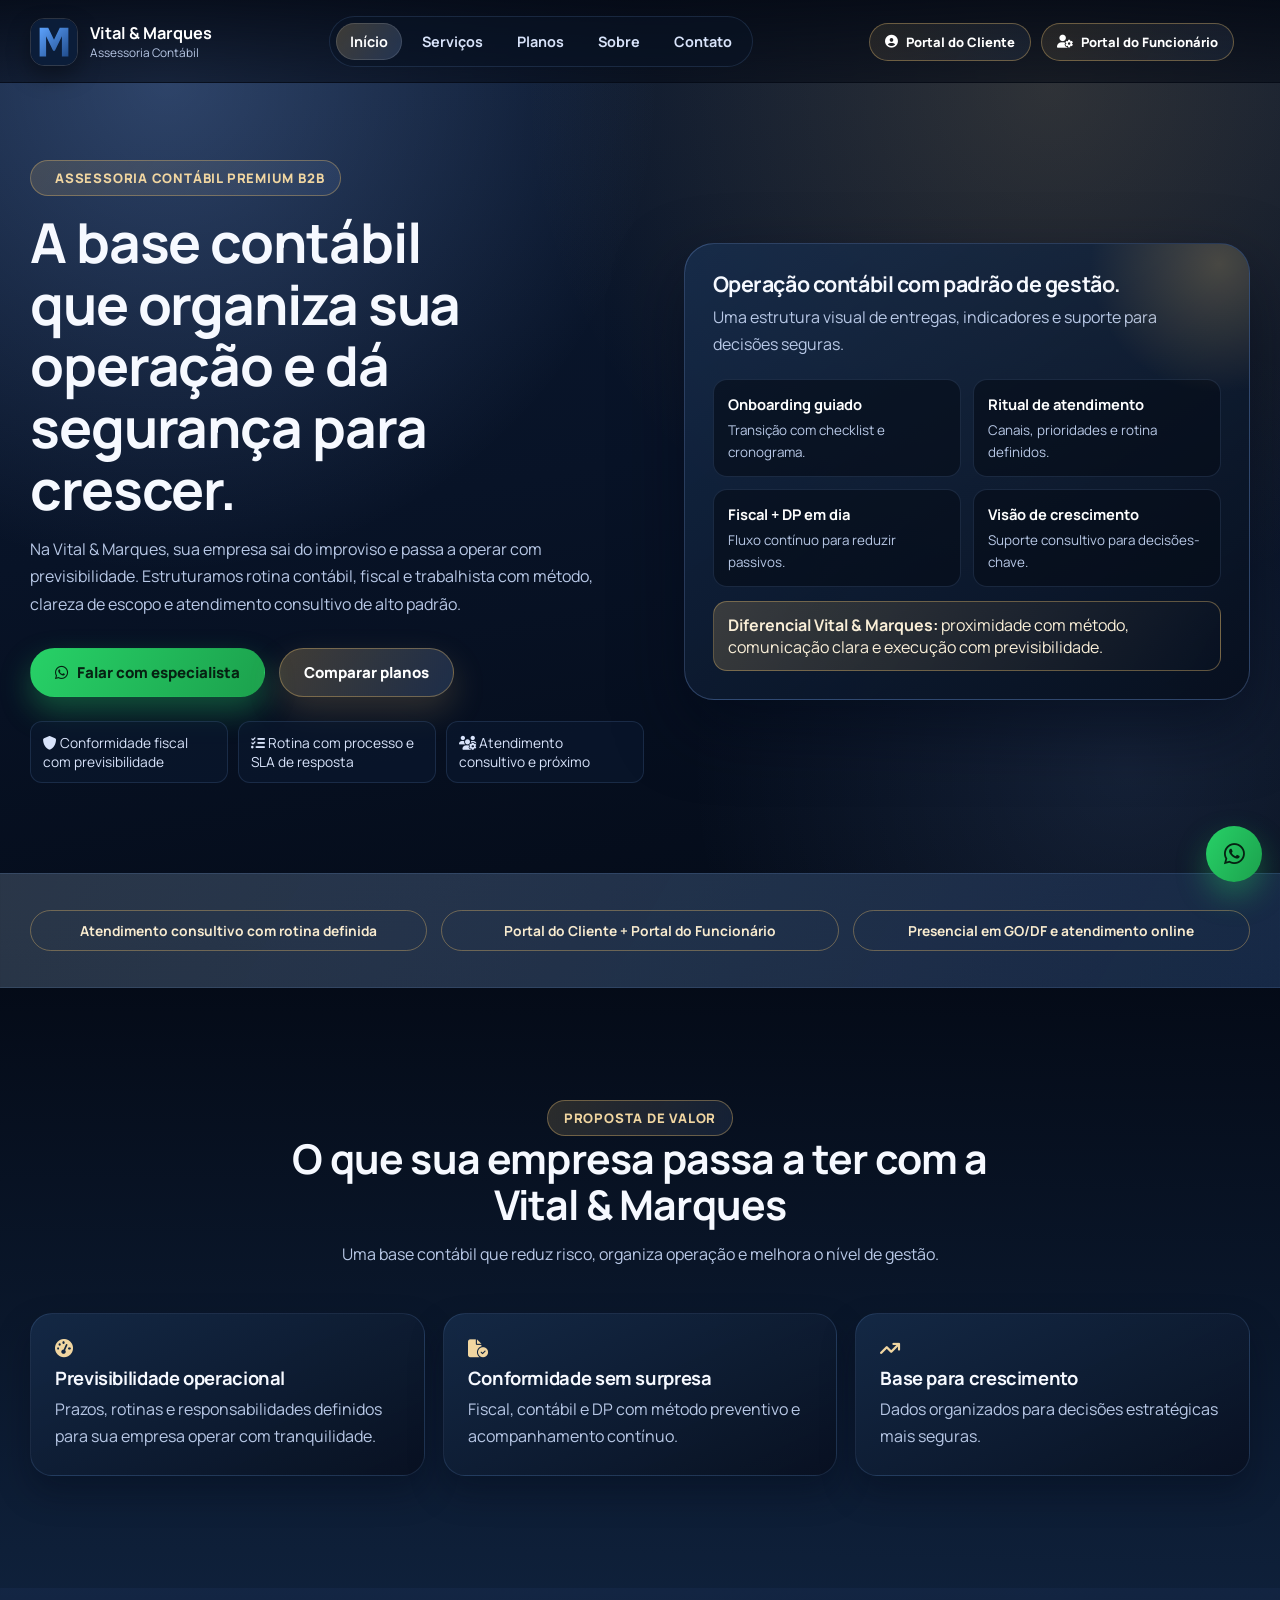
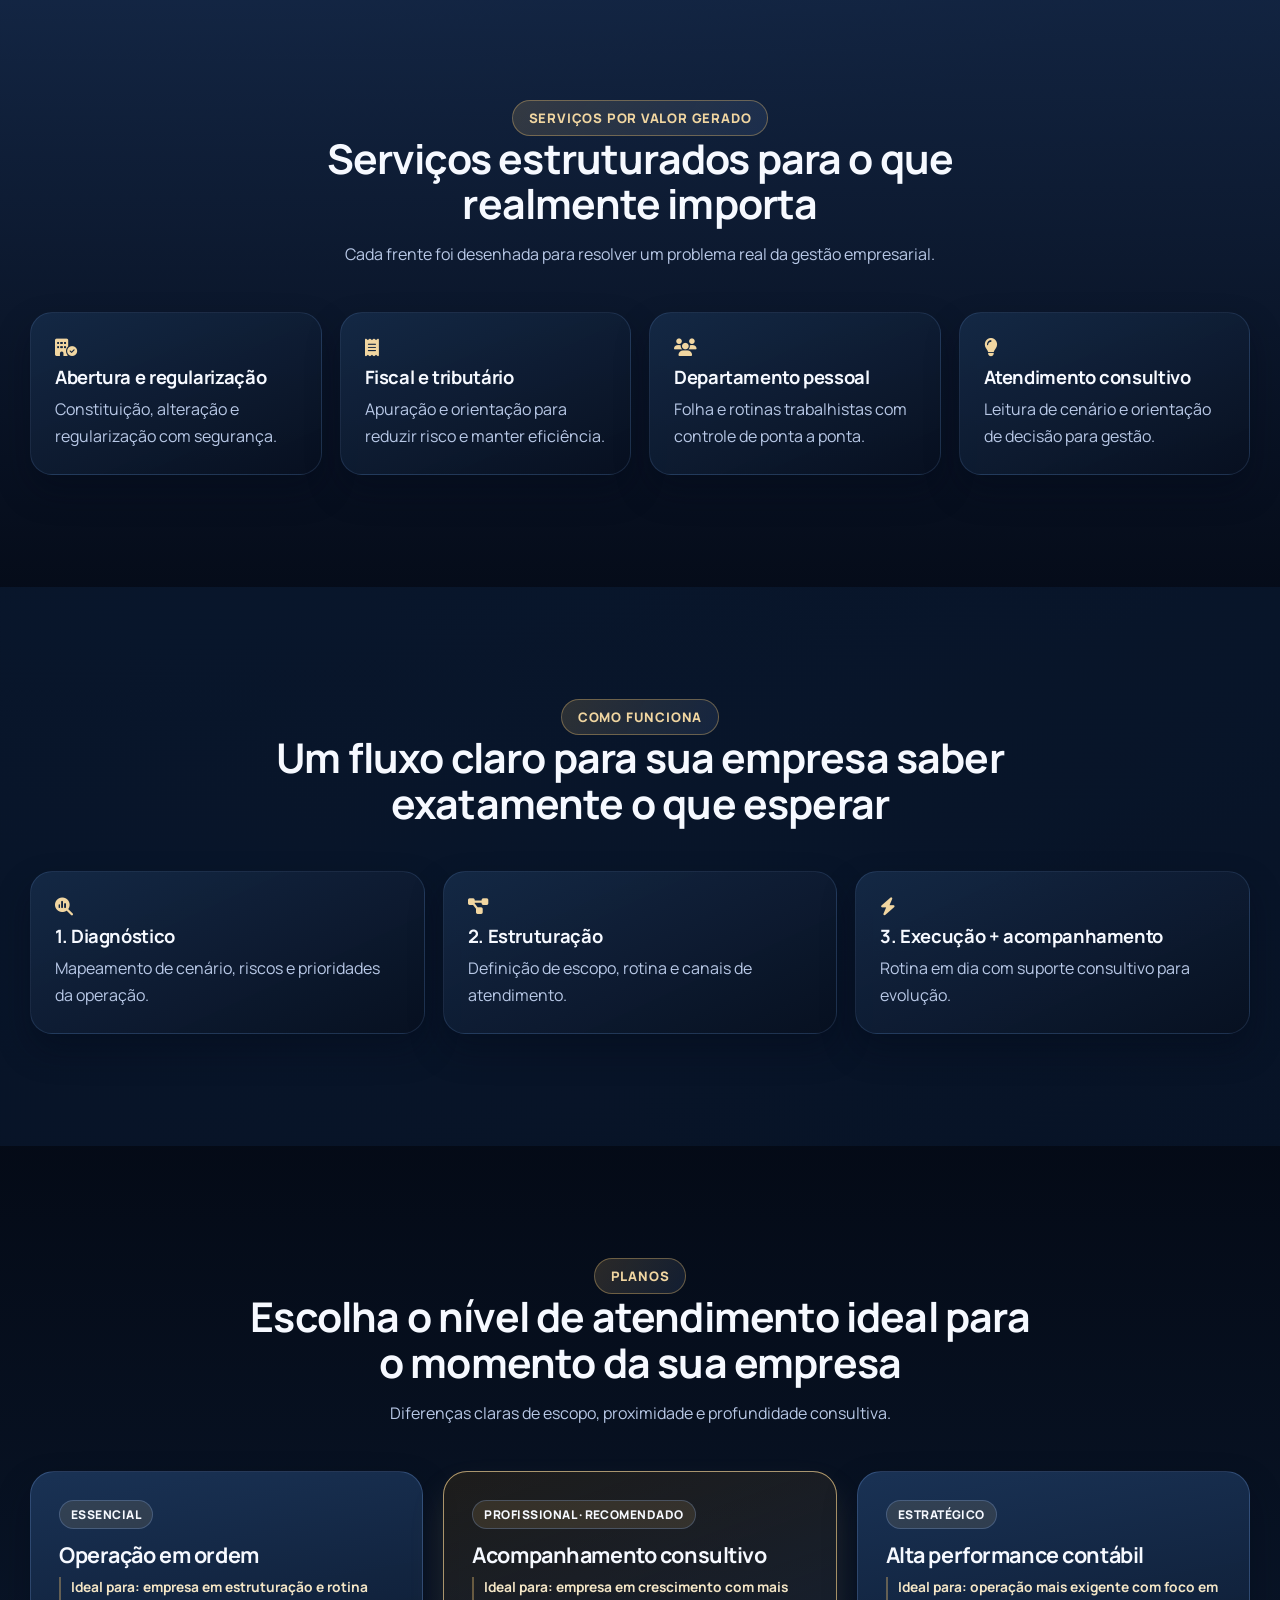
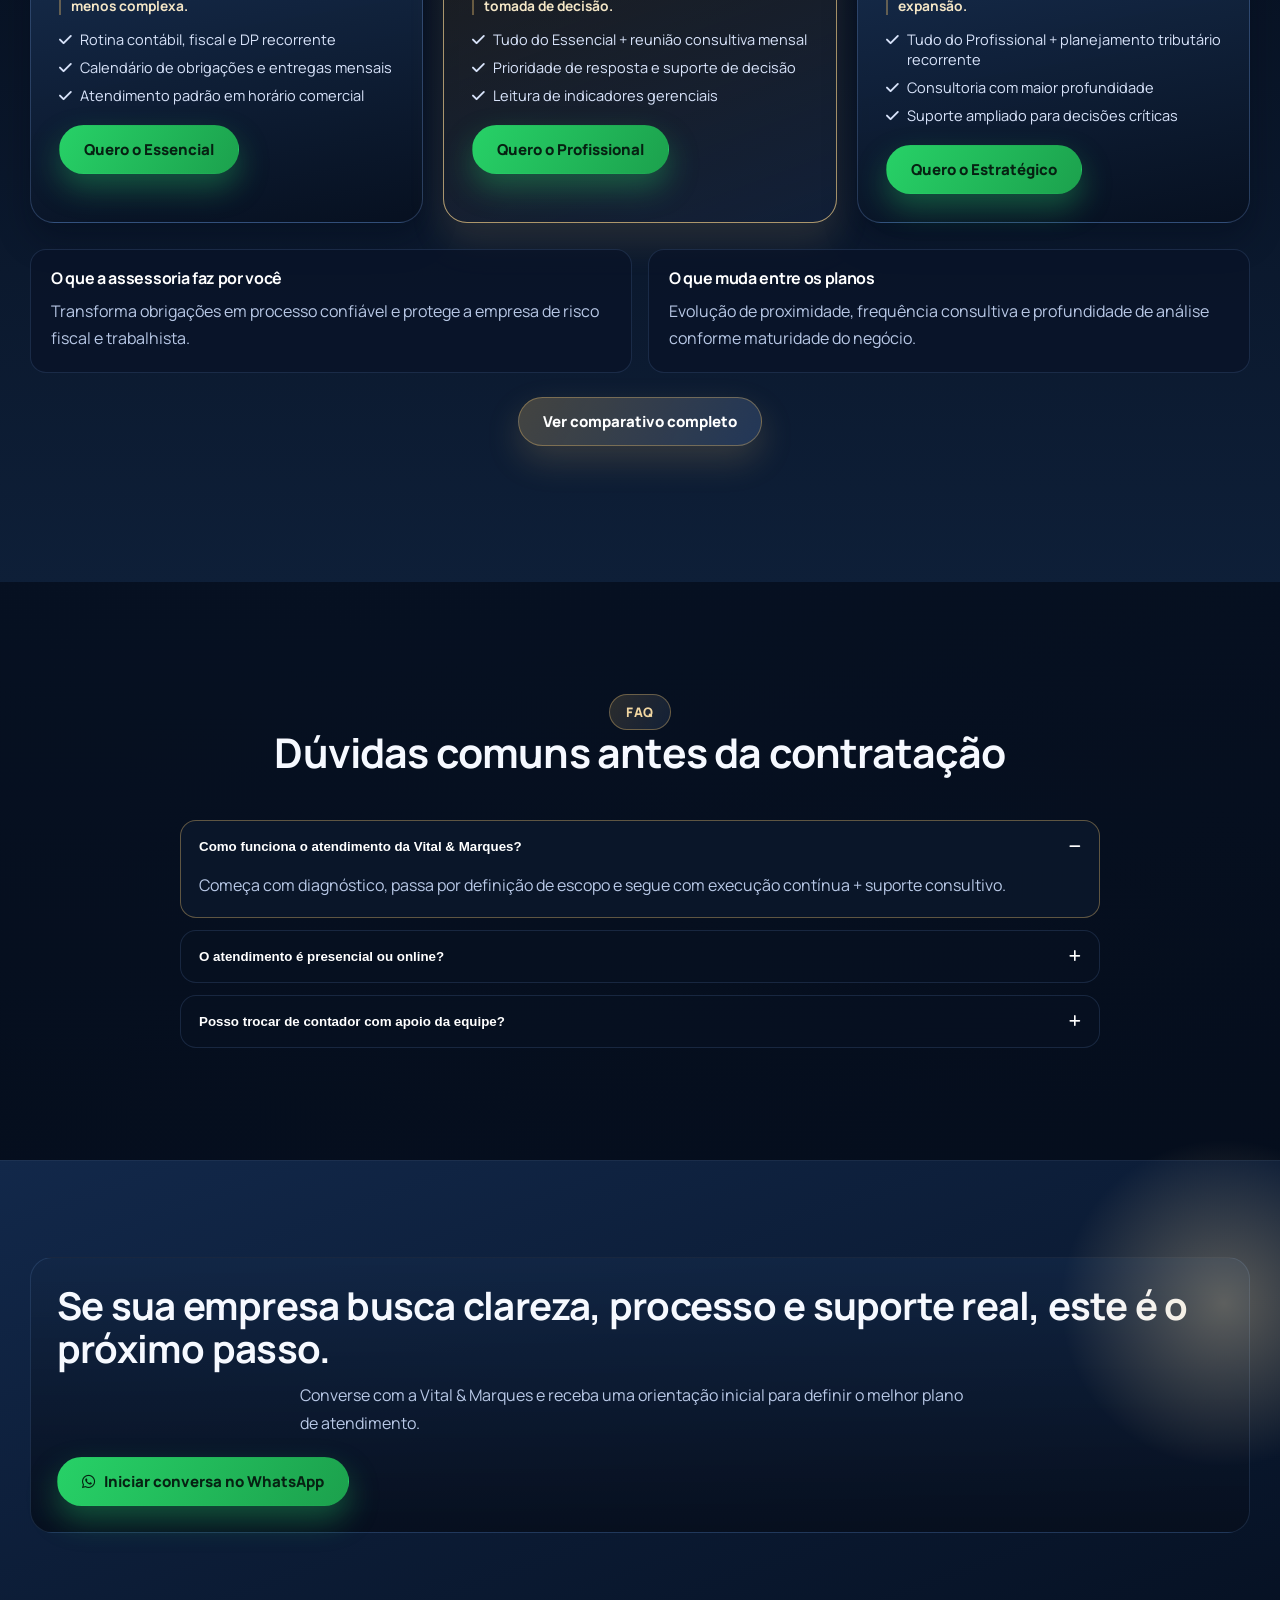
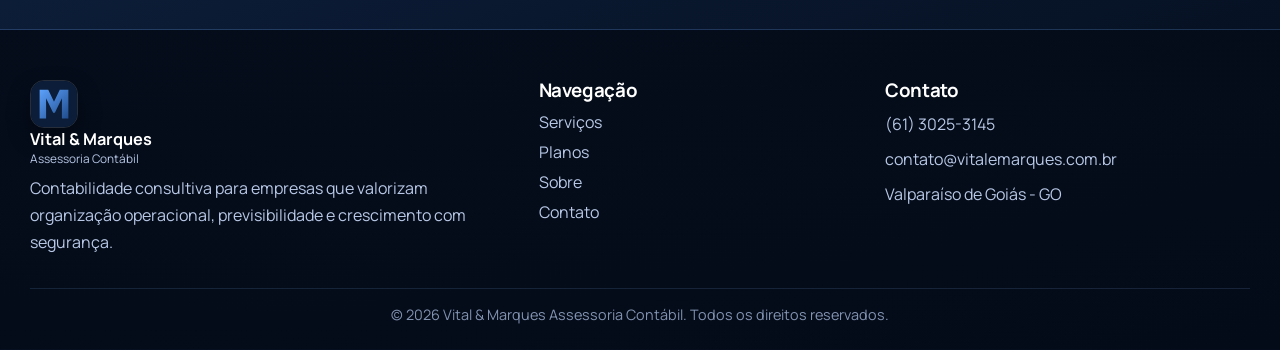
==== commit 746eb678: "Merge branch 'main' into codex/redesign-completo-do-site-premium-dsqq2v" ====
--- a/index.html
+++ b/index.html
@@ -217,6 +217,7 @@
         <div class="hero-ctas" style="justify-content:center; margin-top: 24px;">
           <a class="btn-primary" href="pages/planos.html">Ver comparativo completo</a>
         </div>
+
       </div>
     </section>
 
--- a/assets/css/style.css
+++ b/assets/css/style.css
@@ -307,6 +307,7 @@
   grid-template-columns: 1.04fr .96fr;
   gap: 42px;
   align-items: center;
+  gap: 40px;
 }
 .hero h1 {
   margin: 16px 0 16px;
@@ -580,6 +581,37 @@
 }
 .final-cta-box {
   position: relative;
+  border-radius: 22px;
+  border: 1px solid var(--line-soft);
+  background: linear-gradient(180deg, rgba(19,40,71,.7), rgba(7,15,30,.95));
+  padding: 26px;
+  transition: all var(--ease);
+}
+.plan-card.featured {
+  border-color: rgba(214,178,110,.58);
+  transform: translateY(-4px);
+  box-shadow: 0 20px 35px rgba(214,178,110,.13);
+}
+.plan-card:hover { transform: translateY(-3px); }
+.plan-tag {
+  display: inline-block;
+  border-radius: 999px;
+  border: 1px solid var(--line);
+  padding: 5px 11px;
+  color: var(--accent-300);
+  font-size: .75rem;
+  font-weight: 800;
+  text-transform: uppercase;
+}
+.plan-card h3 { margin: 14px 0 8px; font-size: 1.35rem; }
+.plan-card p { font-size: .94rem; }
+.plan-card ul { margin: 14px 0 20px; display: grid; gap: 8px; }
+.plan-card li { display: flex; gap: 8px; color: var(--ink-200); font-size: .91rem; }
+.plan-card li i { color: var(--teal-500); margin-top: 4px; }
+
+.compare-wrap {
+  border: 1px solid var(--line-soft);
+  border-radius: 20px;
   overflow: hidden;
   border: 1px solid var(--line-gold);
   border-radius: 28px;
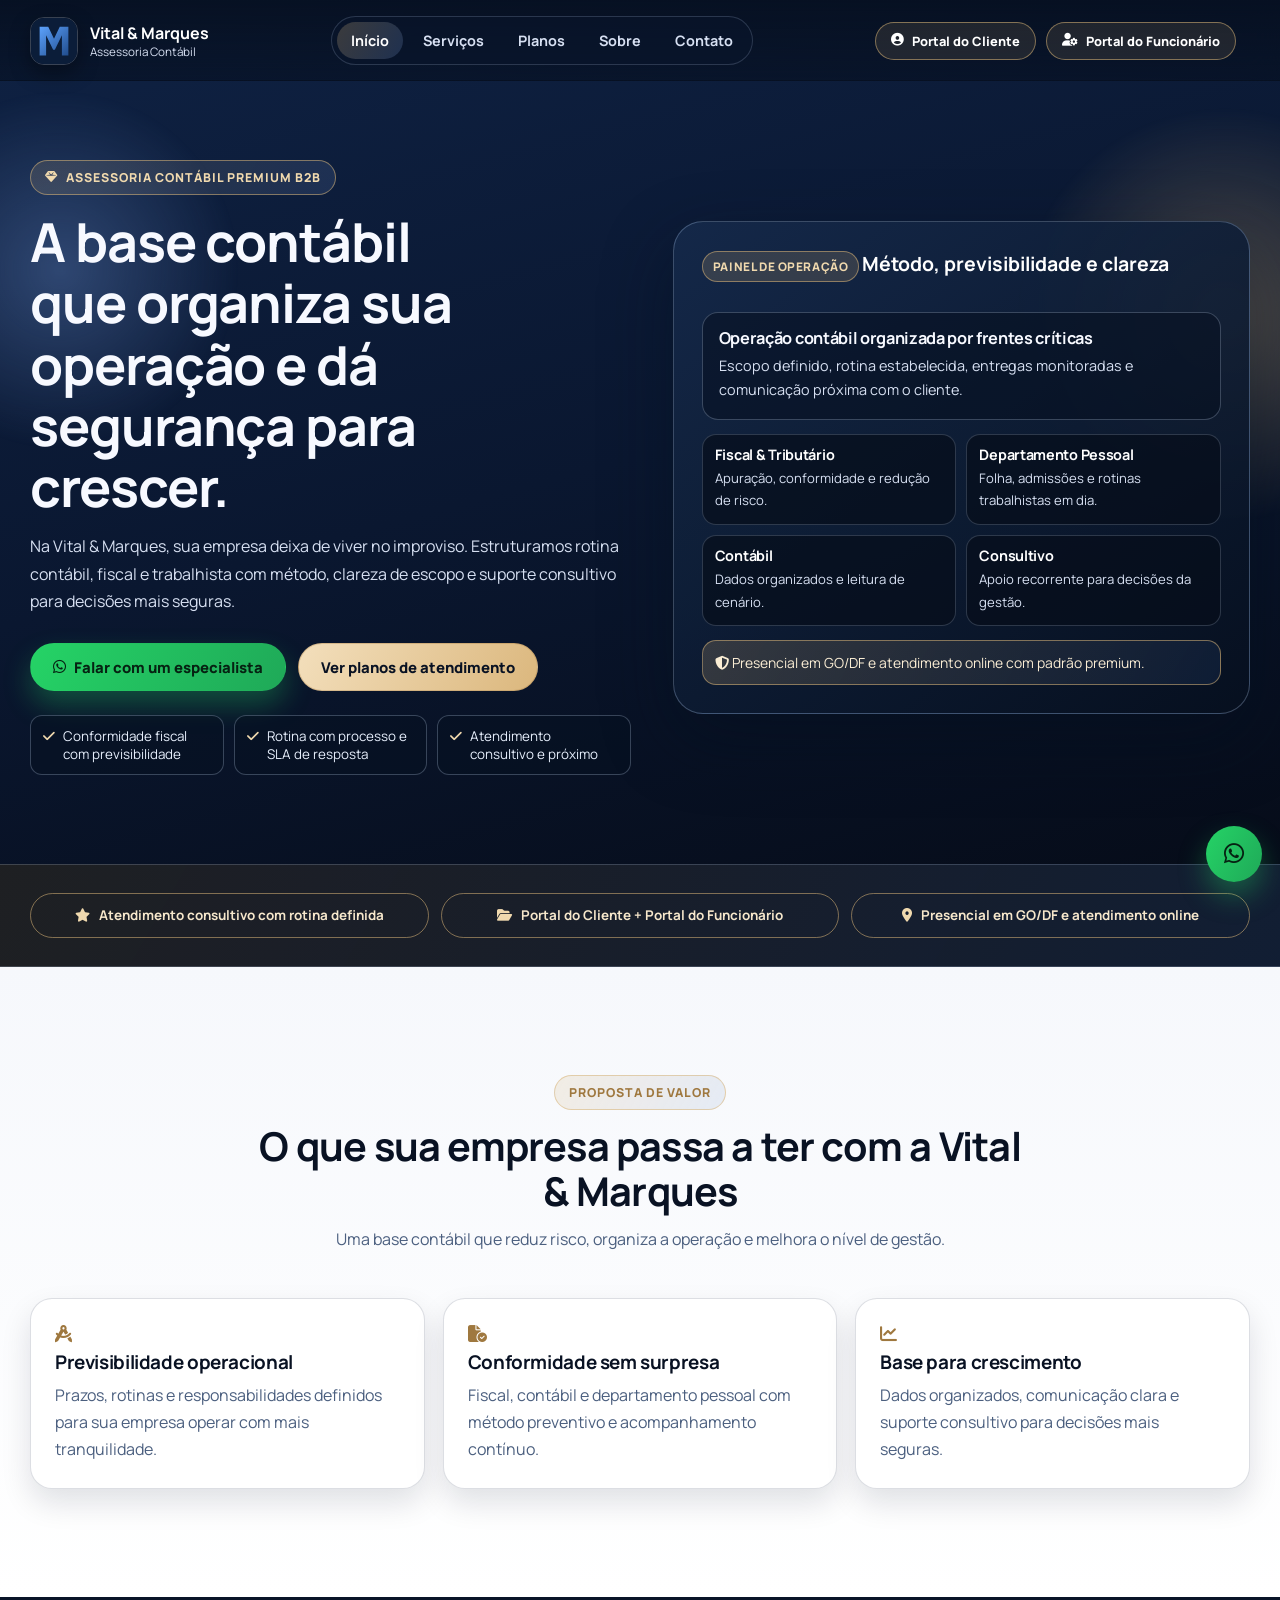
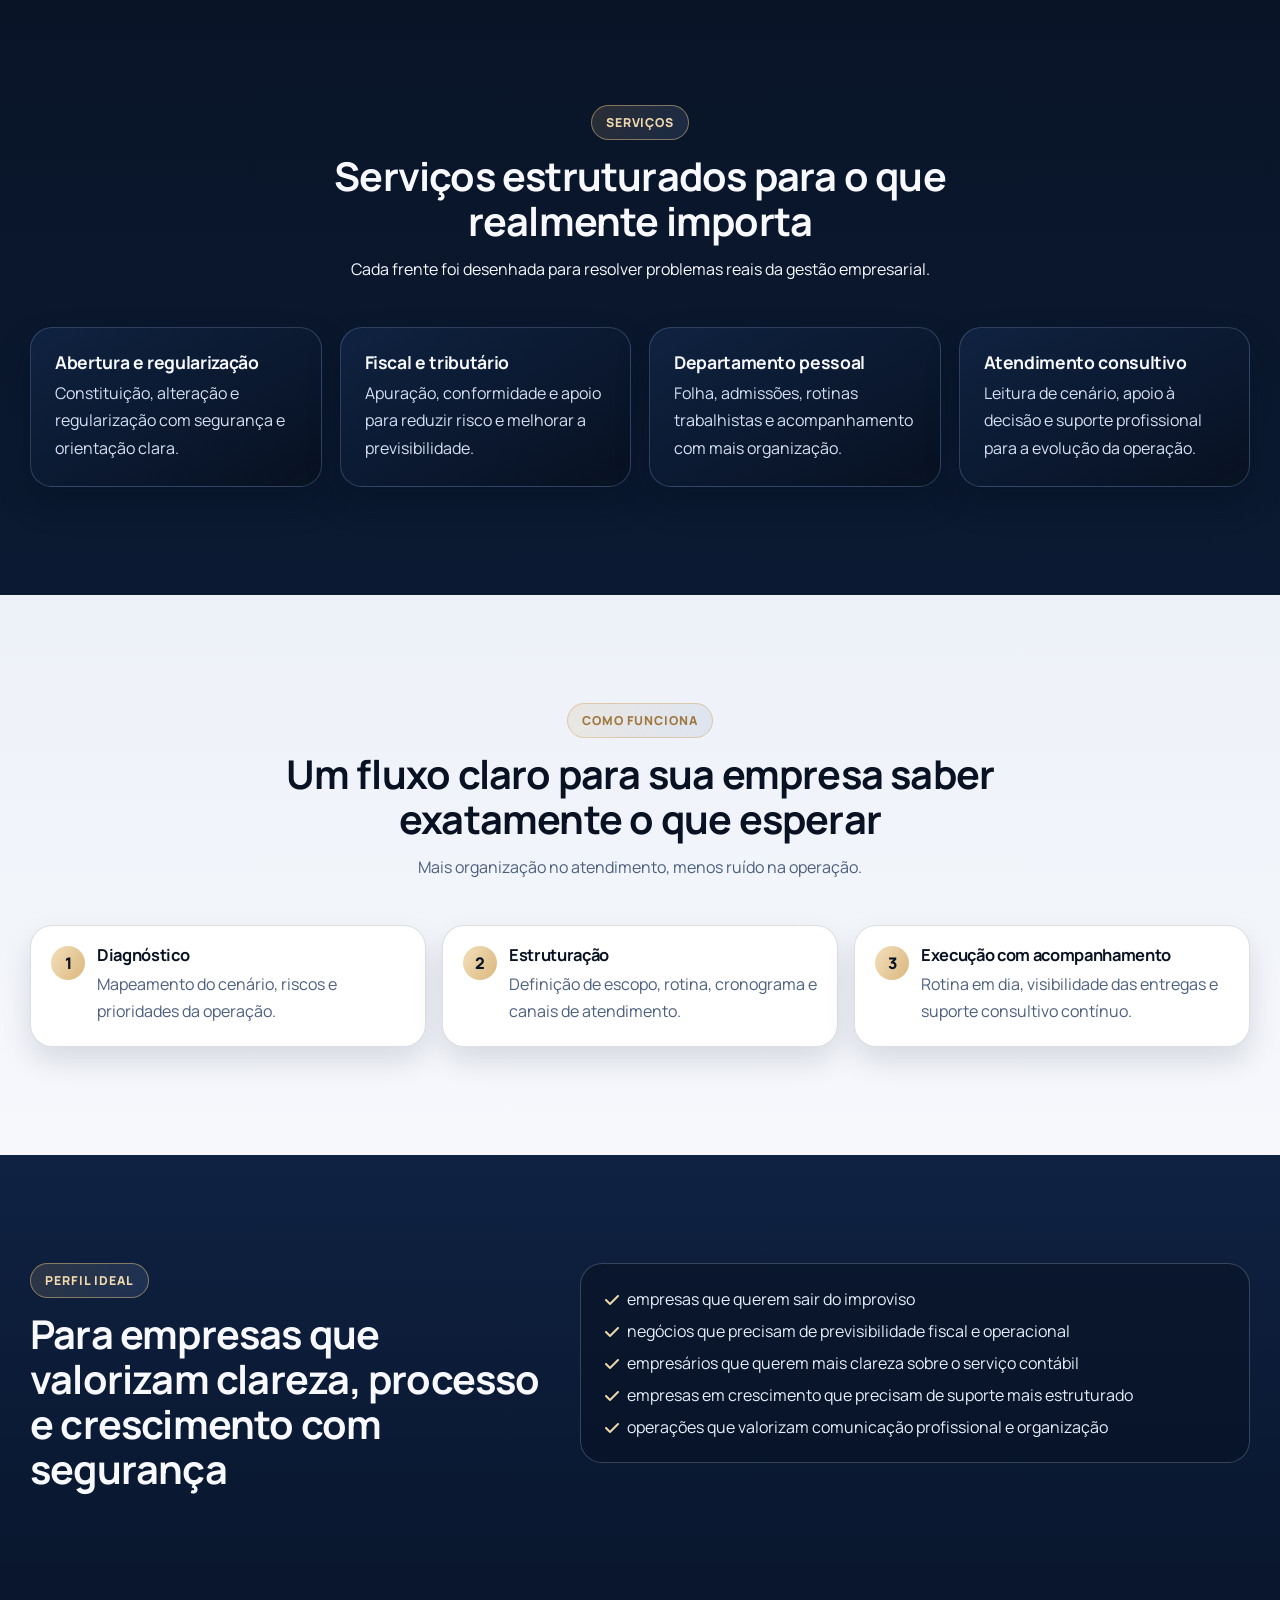
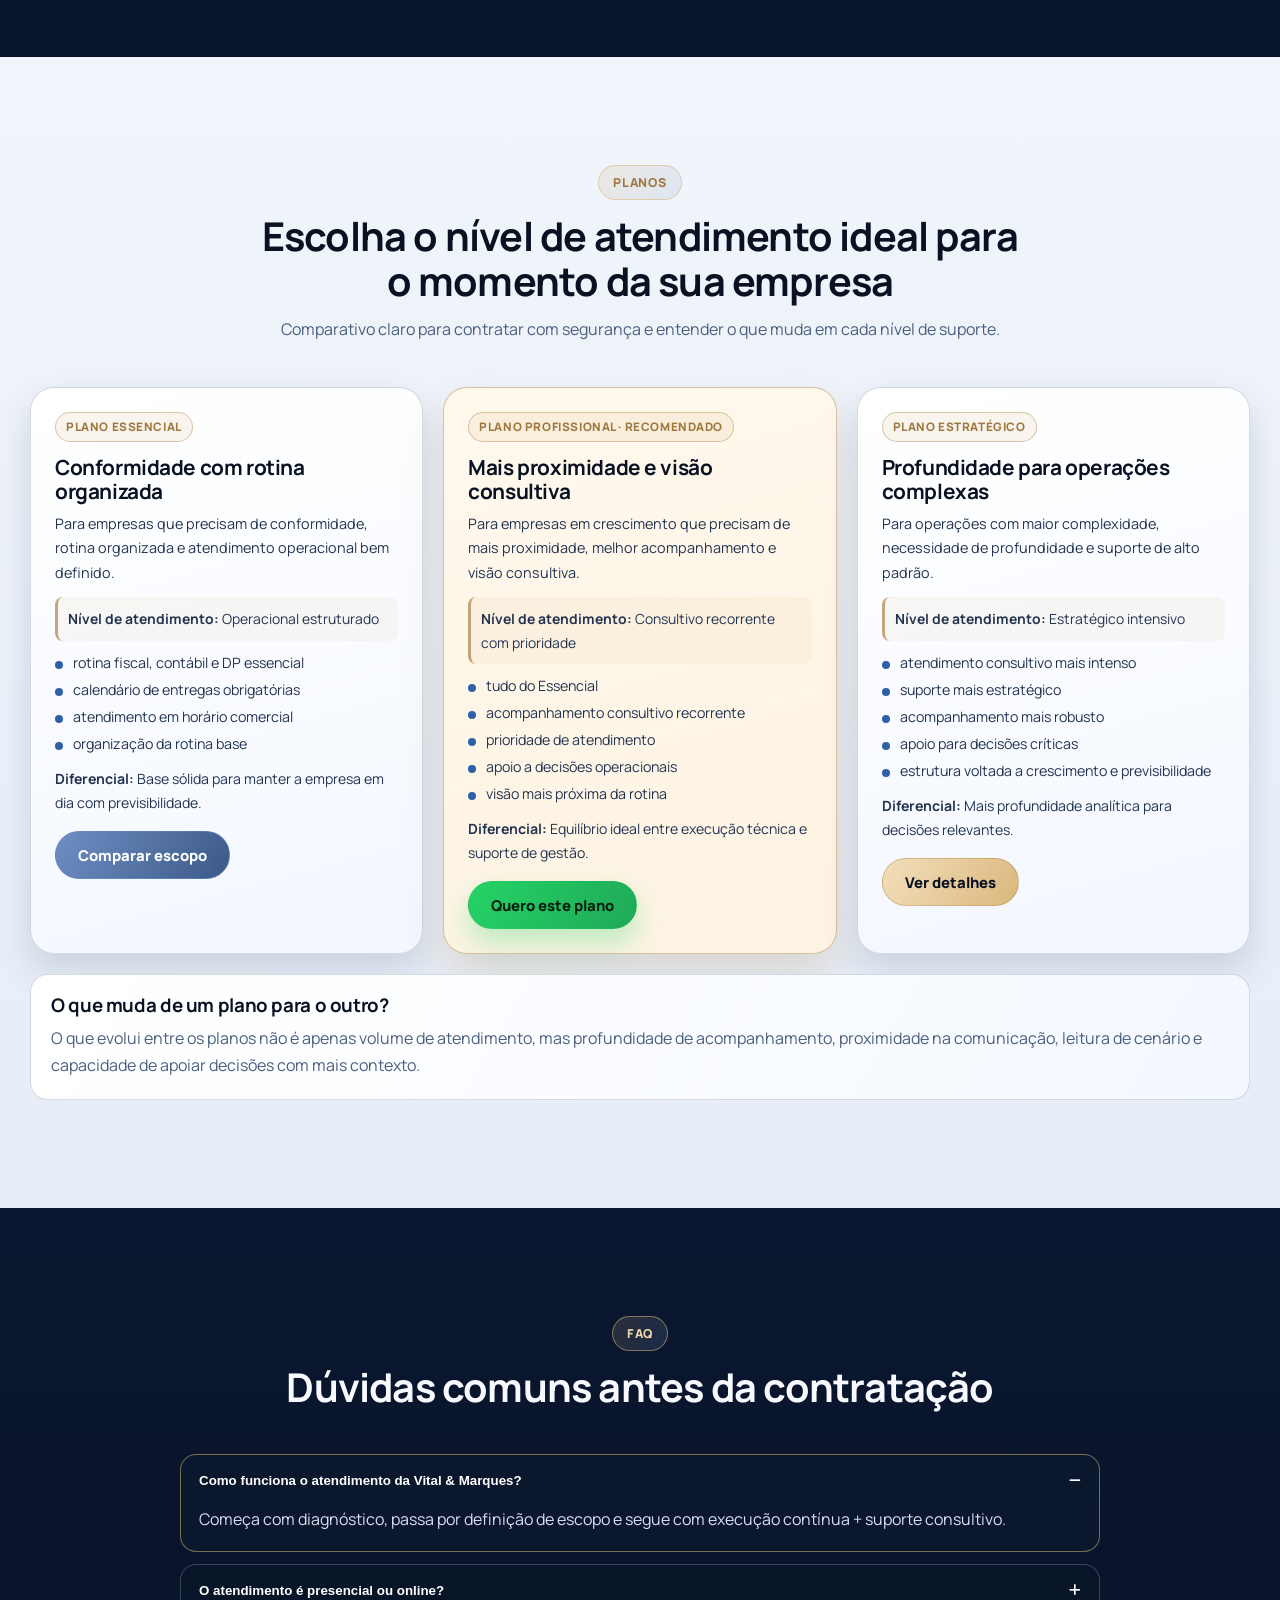
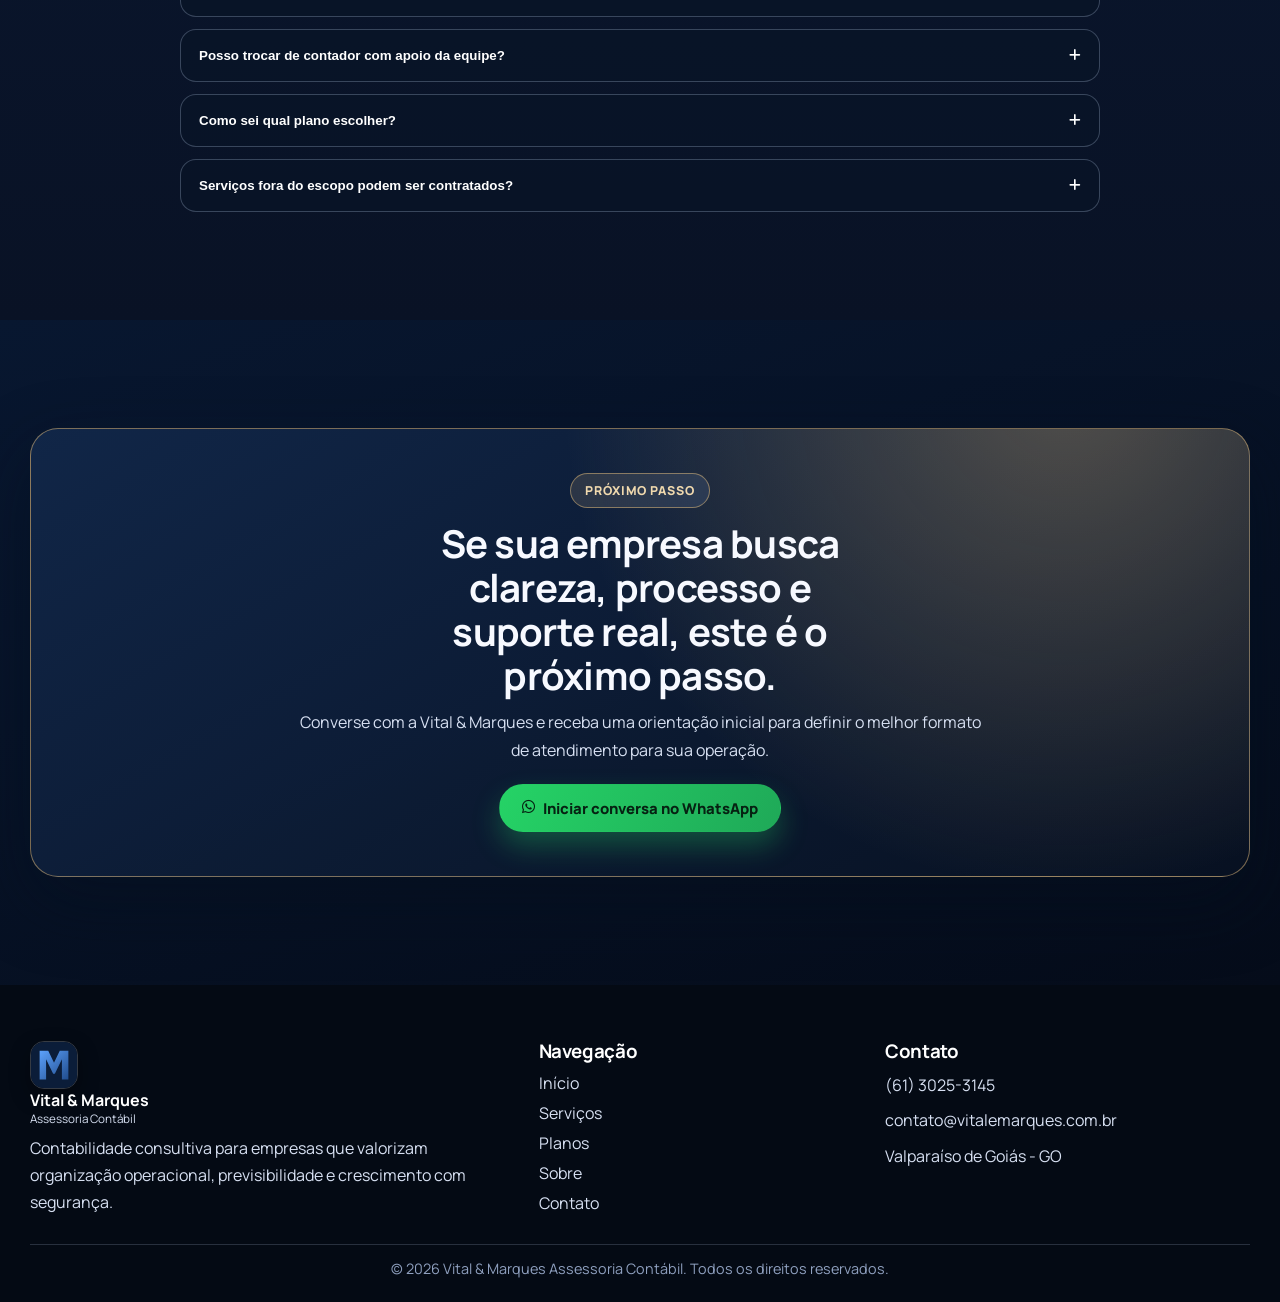
==== commit febe9406: "Reestrutura home com direção premium e narrativa de conversão" ====
--- a/index.html
+++ b/index.html
@@ -3,11 +3,14 @@
 <head>
   <meta charset="UTF-8" />
   <meta name="viewport" content="width=device-width, initial-scale=1.0" />
-  <title>Vital & Marques Assessoria Contábil | Contabilidade premium com visão estratégica</title>
-  <meta name="description" content="A Vital & Marques entrega contabilidade consultiva com rotina organizada, previsibilidade e atendimento premium para empresas que querem crescer com segurança." />
-  <meta name="theme-color" content="#071228" />
-
-  <!-- Fonte principal da interface -->
+  <title>Vital & Marques Assessoria Contábil | Contabilidade consultiva premium</title>
+  <meta
+    name="description"
+    content="A Vital & Marques organiza a rotina contábil, fiscal e trabalhista da sua empresa com atendimento consultivo premium, previsibilidade e clareza de escopo."
+  />
+  <meta name="theme-color" content="#081225" />
+
+  <!-- Fontes e ícones principais -->
   <link rel="preconnect" href="https://fonts.googleapis.com" />
   <link rel="preconnect" href="https://fonts.gstatic.com" crossorigin />
   <link href="https://fonts.googleapis.com/css2?family=Manrope:wght@400;500;600;700;800&display=swap" rel="stylesheet" />
@@ -15,17 +18,17 @@
   <link rel="stylesheet" href="assets/css/style.css" />
 </head>
 <body>
-  <!-- =======================================================
-       HEADER — marca, navegação, portais e menu mobile
-       ======================================================= -->
+  <!-- ===== Início: Header premium fixo ===== -->
   <header id="header" class="site-header">
-    <div class="container header-content">
+    <div class="container header-shell">
       <a href="index.html" class="brand" aria-label="Página inicial da Vital & Marques">
         <img src="assets/img/logo-vital-marques.svg" class="brand-logo" alt="Logo da Vital & Marques" />
-        <span class="brand-text"><strong>Vital & Marques</strong><small>Assessoria Contábil</small></span>
+        <span class="brand-text">
+          <strong>Vital & Marques</strong>
+          <small>Assessoria Contábil</small>
+        </span>
       </a>
 
-      <!-- Menu principal desktop -->
       <nav class="desktop-nav" aria-label="Navegação principal">
         <a href="index.html" class="is-active">Início</a>
         <a href="pages/servicos.html">Serviços</a>
@@ -34,20 +37,24 @@
         <a href="pages/contato.html">Contato</a>
       </nav>
 
-      <!-- CTAs fixos de acesso aos portais (desktop) -->
       <div class="header-actions">
-        <a class="btn-portal" href="https://SEU-LINK-PORTAL-CLIENTE" target="_blank" rel="noopener"><i class="fa-solid fa-circle-user"></i> Portal do Cliente</a>
-        <a class="btn-portal" href="https://SEU-LINK-PORTAL-FUNCIONARIO" target="_blank" rel="noopener"><i class="fa-solid fa-user-gear"></i> Portal do Funcionário</a>
-      </div>
-
-      <!-- Botão hambúrguer (mobile) -->
+        <!-- Ajuste aqui quando tiver os links finais dos portais -->
+        <a class="btn-portal" href="https://SEU-LINK-PORTAL-CLIENTE" target="_blank" rel="noopener">
+          <i class="fa-solid fa-circle-user"></i>
+          Portal do Cliente
+        </a>
+        <a class="btn-portal" href="https://SEU-LINK-PORTAL-FUNCIONARIO" target="_blank" rel="noopener">
+          <i class="fa-solid fa-user-gear"></i>
+          Portal do Funcionário
+        </a>
+      </div>
+
       <button id="mobile-btn" class="mobile-menu-icon" aria-expanded="false" aria-controls="mobile-menu" aria-label="Abrir menu">
         <i class="fa-solid fa-bars"></i>
       </button>
     </div>
 
-    <!-- Menu lateral mobile -->
-    <nav id="mobile-menu" class="mobile-nav" aria-label="Menu móvel">
+    <nav id="mobile-menu" class="mobile-nav" aria-label="Menu mobile">
       <a href="index.html">Início</a>
       <a href="pages/servicos.html">Serviços</a>
       <a href="pages/planos.html">Planos</a>
@@ -56,226 +63,403 @@
       <div class="mobile-divider"></div>
       <a href="https://SEU-LINK-PORTAL-CLIENTE" target="_blank" rel="noopener">Portal do Cliente</a>
       <a href="https://SEU-LINK-PORTAL-FUNCIONARIO" target="_blank" rel="noopener">Portal do Funcionário</a>
-      <a class="mobile-whatsapp" href="https://wa.me/556130253145" data-wa-topic="Diagnóstico inicial" target="_blank" rel="noopener">Falar no WhatsApp</a>
+      <a class="mobile-whatsapp" href="https://wa.me/556130253145" data-wa-topic="Diagnóstico inicial" target="_blank" rel="noopener">
+        Falar no WhatsApp
+      </a>
     </nav>
   </header>
+  <!-- ===== Fim: Header premium fixo ===== -->
 
   <main>
-    <!-- =======================================================
-         HERO — prioridade máxima: composição premium balanceada
-         ======================================================= -->
-    <section class="hero">
-      <div class="hero-bg"></div>
+    <!-- ===== Início: Hero completamente redesenhada ===== -->
+    <section class="hero" id="inicio">
+      <div class="hero-bg-orb hero-bg-orb-left" aria-hidden="true"></div>
+      <div class="hero-bg-orb hero-bg-orb-right" aria-hidden="true"></div>
+
       <div class="container hero-grid">
-        <!-- Coluna esquerda: copy principal e CTAs -->
-        <div class="reveal" data-parallax>
-          <span class="kicker"><i class="fa-solid fa-sparkles"></i> assessoria contábil premium b2b</span>
+        <div class="hero-content reveal" data-parallax>
+          <span class="kicker">
+            <i class="fa-solid fa-gem"></i>
+            ASSESSORIA CONTÁBIL PREMIUM B2B
+          </span>
+
           <h1>A base contábil que organiza sua operação e dá segurança para crescer.</h1>
-          <p>Na Vital & Marques, sua empresa sai do improviso e passa a operar com previsibilidade. Estruturamos rotina contábil, fiscal e trabalhista com método, clareza de escopo e atendimento consultivo de alto padrão.</p>
-
-          <!-- Onde alterar botões principais da hero -->
+          <p>
+            Na Vital & Marques, sua empresa deixa de viver no improviso. Estruturamos rotina contábil, fiscal e trabalhista com método,
+            clareza de escopo e suporte consultivo para decisões mais seguras.
+          </p>
+
           <div class="hero-ctas">
-            <a class="btn-whatsapp" href="https://wa.me/556130253145" data-wa-topic="Diagnóstico para minha empresa" target="_blank" rel="noopener"><i class="fa-brands fa-whatsapp"></i> Falar com especialista</a>
-            <a class="btn-primary" href="pages/planos.html">Comparar planos</a>
+            <a class="btn-whatsapp" href="https://wa.me/556130253145" data-wa-topic="Quero falar com um especialista" target="_blank" rel="noopener">
+              <i class="fa-brands fa-whatsapp"></i>
+              Falar com um especialista
+            </a>
+            <a class="btn-primary" href="#planos">Ver planos de atendimento</a>
           </div>
 
-          <ul class="trust-row" aria-label="Sinais de confiança">
-            <li><i class="fa-solid fa-shield"></i> Conformidade fiscal com previsibilidade</li>
-            <li><i class="fa-solid fa-list-check"></i> Rotina com processo e SLA de resposta</li>
-            <li><i class="fa-solid fa-users-gear"></i> Atendimento consultivo e próximo</li>
+          <ul class="hero-trust">
+            <li><i class="fa-solid fa-check"></i> Conformidade fiscal com previsibilidade</li>
+            <li><i class="fa-solid fa-check"></i> Rotina com processo e SLA de resposta</li>
+            <li><i class="fa-solid fa-check"></i> Atendimento consultivo e próximo</li>
           </ul>
         </div>
 
-        <!-- Coluna direita: composição premium (substitui bloco antigo) -->
-        <aside class="hero-composition reveal" data-parallax aria-label="Composição estratégica da hero">
-          <div class="composition-top">
-            <h3>Operação contábil com padrão de gestão.</h3>
-            <p>Uma estrutura visual de entregas, indicadores e suporte para decisões seguras.</p>
+        <!-- Painel visual premium da hero (composição em camadas) -->
+        <aside class="hero-panel reveal" data-parallax aria-label="Painel de operação da Vital & Marques">
+          <div class="panel-head">
+            <span class="panel-chip">Painel de Operação</span>
+            <strong>Método, previsibilidade e clareza</strong>
           </div>
-          <div class="composition-grid">
-            <article class="composition-item"><strong>Onboarding guiado</strong><span>Transição com checklist e cronograma.</span></article>
-            <article class="composition-item"><strong>Ritual de atendimento</strong><span>Canais, prioridades e rotina definidos.</span></article>
-            <article class="composition-item"><strong>Fiscal + DP em dia</strong><span>Fluxo contínuo para reduzir passivos.</span></article>
-            <article class="composition-item"><strong>Visão de crescimento</strong><span>Suporte consultivo para decisões-chave.</span></article>
+
+          <div class="panel-main-card">
+            <h3>Operação contábil organizada por frentes críticas</h3>
+            <p>Escopo definido, rotina estabelecida, entregas monitoradas e comunicação próxima com o cliente.</p>
           </div>
-          <div class="composition-footer"><strong>Diferencial Vital & Marques:</strong> proximidade com método, comunicação clara e execução com previsibilidade.</div>
+
+          <div class="panel-modules">
+            <article>
+              <h4>Fiscal & Tributário</h4>
+              <p>Apuração, conformidade e redução de risco.</p>
+            </article>
+            <article>
+              <h4>Departamento Pessoal</h4>
+              <p>Folha, admissões e rotinas trabalhistas em dia.</p>
+            </article>
+            <article>
+              <h4>Contábil</h4>
+              <p>Dados organizados e leitura de cenário.</p>
+            </article>
+            <article>
+              <h4>Consultivo</h4>
+              <p>Apoio recorrente para decisões da gestão.</p>
+            </article>
+          </div>
+
+          <div class="panel-footer">
+            <i class="fa-solid fa-shield-halved"></i>
+            Presencial em GO/DF e atendimento online com padrão premium.
+          </div>
         </aside>
       </div>
     </section>
-
-    <!-- Faixa institucional de autoridade -->
-    <section class="section-band">
-      <div class="container band-grid">
-        <div class="band-chip">Atendimento consultivo com rotina definida</div>
-        <div class="band-chip">Portal do Cliente + Portal do Funcionário</div>
-        <div class="band-chip">Presencial em GO/DF e atendimento online</div>
-      </div>
-    </section>
-
-    <!-- Seção de proposta de valor -->
-    <section class="section section-contrast">
-      <div class="container">
-        <div class="section-header reveal">
-          <span class="kicker">proposta de valor</span>
+    <!-- ===== Fim: Hero completamente redesenhada ===== -->
+
+    <!-- ===== Início: Faixa de credibilidade ===== -->
+    <section class="credibility-band">
+      <div class="container credibility-grid reveal">
+        <p><i class="fa-solid fa-star"></i> Atendimento consultivo com rotina definida</p>
+        <p><i class="fa-solid fa-folder-open"></i> Portal do Cliente + Portal do Funcionário</p>
+        <p><i class="fa-solid fa-location-dot"></i> Presencial em GO/DF e atendimento online</p>
+      </div>
+    </section>
+    <!-- ===== Fim: Faixa de credibilidade ===== -->
+
+    <!-- ===== Início: Proposta de valor ===== -->
+    <section class="section section-light" id="proposta">
+      <div class="container">
+        <header class="section-header reveal">
+          <span class="kicker kicker-dark">Proposta de valor</span>
           <h2>O que sua empresa passa a ter com a Vital & Marques</h2>
-          <p>Uma base contábil que reduz risco, organiza operação e melhora o nível de gestão.</p>
-        </div>
+          <p>Uma base contábil que reduz risco, organiza a operação e melhora o nível de gestão.</p>
+        </header>
+
         <div class="card-grid col-3">
-          <article class="premium-card reveal"><i class="fa-solid fa-gauge-high"></i><h3>Previsibilidade operacional</h3><p>Prazos, rotinas e responsabilidades definidos para sua empresa operar com tranquilidade.</p></article>
-          <article class="premium-card reveal"><i class="fa-solid fa-file-circle-check"></i><h3>Conformidade sem surpresa</h3><p>Fiscal, contábil e DP com método preventivo e acompanhamento contínuo.</p></article>
-          <article class="premium-card reveal"><i class="fa-solid fa-arrow-trend-up"></i><h3>Base para crescimento</h3><p>Dados organizados para decisões estratégicas mais seguras.</p></article>
-        </div>
-      </div>
-    </section>
-
-    <!-- Seção de serviços resumidos -->
-    <section class="section section-soft">
-      <div class="container">
-        <div class="section-header reveal">
-          <span class="kicker">serviços por valor gerado</span>
+          <article class="feature-card reveal">
+            <i class="fa-solid fa-compass-drafting"></i>
+            <h3>Previsibilidade operacional</h3>
+            <p>Prazos, rotinas e responsabilidades definidos para sua empresa operar com mais tranquilidade.</p>
+          </article>
+
+          <article class="feature-card reveal">
+            <i class="fa-solid fa-file-circle-check"></i>
+            <h3>Conformidade sem surpresa</h3>
+            <p>Fiscal, contábil e departamento pessoal com método preventivo e acompanhamento contínuo.</p>
+          </article>
+
+          <article class="feature-card reveal">
+            <i class="fa-solid fa-chart-line"></i>
+            <h3>Base para crescimento</h3>
+            <p>Dados organizados, comunicação clara e suporte consultivo para decisões mais seguras.</p>
+          </article>
+        </div>
+      </div>
+    </section>
+    <!-- ===== Fim: Proposta de valor ===== -->
+
+    <!-- ===== Início: Serviços por valor entregue ===== -->
+    <section class="section section-dark" id="servicos">
+      <div class="container">
+        <header class="section-header reveal">
+          <span class="kicker">Serviços</span>
           <h2>Serviços estruturados para o que realmente importa</h2>
-          <p>Cada frente foi desenhada para resolver um problema real da gestão empresarial.</p>
-        </div>
+          <p>Cada frente foi desenhada para resolver problemas reais da gestão empresarial.</p>
+        </header>
+
         <div class="card-grid col-4">
-          <article class="premium-card reveal"><i class="fa-solid fa-building-circle-check"></i><h3>Abertura e regularização</h3><p>Constituição, alteração e regularização com segurança.</p></article>
-          <article class="premium-card reveal"><i class="fa-solid fa-receipt"></i><h3>Fiscal e tributário</h3><p>Apuração e orientação para reduzir risco e manter eficiência.</p></article>
-          <article class="premium-card reveal"><i class="fa-solid fa-users"></i><h3>Departamento pessoal</h3><p>Folha e rotinas trabalhistas com controle de ponta a ponta.</p></article>
-          <article class="premium-card reveal"><i class="fa-solid fa-lightbulb"></i><h3>Atendimento consultivo</h3><p>Leitura de cenário e orientação de decisão para gestão.</p></article>
-        </div>
-      </div>
-    </section>
-
-    <!-- Seção de processo -->
-    <section class="section">
-      <div class="container">
-        <div class="section-header reveal">
-          <span class="kicker">como funciona</span>
+          <article class="service-card reveal">
+            <h3>Abertura e regularização</h3>
+            <p>Constituição, alteração e regularização com segurança e orientação clara.</p>
+          </article>
+          <article class="service-card reveal">
+            <h3>Fiscal e tributário</h3>
+            <p>Apuração, conformidade e apoio para reduzir risco e melhorar a previsibilidade.</p>
+          </article>
+          <article class="service-card reveal">
+            <h3>Departamento pessoal</h3>
+            <p>Folha, admissões, rotinas trabalhistas e acompanhamento com mais organização.</p>
+          </article>
+          <article class="service-card reveal">
+            <h3>Atendimento consultivo</h3>
+            <p>Leitura de cenário, apoio à decisão e suporte profissional para a evolução da operação.</p>
+          </article>
+        </div>
+      </div>
+    </section>
+    <!-- ===== Fim: Serviços por valor entregue ===== -->
+
+    <!-- ===== Início: Como funciona ===== -->
+    <section class="section section-offwhite" id="como-funciona">
+      <div class="container">
+        <header class="section-header reveal">
+          <span class="kicker kicker-dark">Como funciona</span>
           <h2>Um fluxo claro para sua empresa saber exatamente o que esperar</h2>
-        </div>
-        <div class="card-grid col-3">
-          <article class="premium-card reveal"><i class="fa-solid fa-magnifying-glass-chart"></i><h3>1. Diagnóstico</h3><p>Mapeamento de cenário, riscos e prioridades da operação.</p></article>
-          <article class="premium-card reveal"><i class="fa-solid fa-diagram-project"></i><h3>2. Estruturação</h3><p>Definição de escopo, rotina e canais de atendimento.</p></article>
-          <article class="premium-card reveal"><i class="fa-solid fa-bolt"></i><h3>3. Execução + acompanhamento</h3><p>Rotina em dia com suporte consultivo para evolução.</p></article>
-        </div>
-      </div>
-    </section>
-
-    <!-- =======================================================
-         PLANOS — destaque comercial com contraste forte
-         ======================================================= -->
-    <section class="section section-contrast">
-      <div class="container">
-        <div class="section-header reveal">
-          <span class="kicker">planos</span>
+          <p>Mais organização no atendimento, menos ruído na operação.</p>
+        </header>
+
+        <ol class="timeline">
+          <li class="reveal">
+            <span>1</span>
+            <div>
+              <h3>Diagnóstico</h3>
+              <p>Mapeamento do cenário, riscos e prioridades da operação.</p>
+            </div>
+          </li>
+          <li class="reveal">
+            <span>2</span>
+            <div>
+              <h3>Estruturação</h3>
+              <p>Definição de escopo, rotina, cronograma e canais de atendimento.</p>
+            </div>
+          </li>
+          <li class="reveal">
+            <span>3</span>
+            <div>
+              <h3>Execução com acompanhamento</h3>
+              <p>Rotina em dia, visibilidade das entregas e suporte consultivo contínuo.</p>
+            </div>
+          </li>
+        </ol>
+      </div>
+    </section>
+    <!-- ===== Fim: Como funciona ===== -->
+
+    <!-- ===== Início: Para quem é ideal ===== -->
+    <section class="section section-midnight" id="publico-ideal">
+      <div class="container ideal-grid">
+        <header class="section-header section-header-left reveal">
+          <span class="kicker">Perfil ideal</span>
+          <h2>Para empresas que valorizam clareza, processo e crescimento com segurança</h2>
+        </header>
+
+        <ul class="ideal-list reveal">
+          <li><i class="fa-solid fa-check"></i> empresas que querem sair do improviso</li>
+          <li><i class="fa-solid fa-check"></i> negócios que precisam de previsibilidade fiscal e operacional</li>
+          <li><i class="fa-solid fa-check"></i> empresários que querem mais clareza sobre o serviço contábil</li>
+          <li><i class="fa-solid fa-check"></i> empresas em crescimento que precisam de suporte mais estruturado</li>
+          <li><i class="fa-solid fa-check"></i> operações que valorizam comunicação profissional e organização</li>
+        </ul>
+      </div>
+    </section>
+    <!-- ===== Fim: Para quem é ideal ===== -->
+
+    <!-- ===== Início: Planos robustos ===== -->
+    <section class="section section-plans" id="planos">
+      <div class="container">
+        <header class="section-header reveal">
+          <span class="kicker kicker-dark">Planos</span>
           <h2>Escolha o nível de atendimento ideal para o momento da sua empresa</h2>
-          <p>Diferenças claras de escopo, proximidade e profundidade consultiva.</p>
-        </div>
+          <p>Comparativo claro para contratar com segurança e entender o que muda em cada nível de suporte.</p>
+        </header>
 
         <div class="plan-grid">
           <article class="plan-card reveal">
-            <span class="plan-tag">Essencial</span>
-            <h3>Operação em ordem</h3>
-            <div class="plan-meta">Ideal para: empresa em estruturação e rotina menos complexa.</div>
+            <span class="plan-badge">Plano Essencial</span>
+            <h3>Conformidade com rotina organizada</h3>
+            <p class="plan-profile">Para empresas que precisam de conformidade, rotina organizada e atendimento operacional bem definido.</p>
+            <p class="plan-level"><strong>Nível de atendimento:</strong> Operacional estruturado</p>
             <ul>
-              <li><i class="fa-solid fa-check"></i>Rotina contábil, fiscal e DP recorrente</li>
-              <li><i class="fa-solid fa-check"></i>Calendário de obrigações e entregas mensais</li>
-              <li><i class="fa-solid fa-check"></i>Atendimento padrão em horário comercial</li>
+              <li>rotina fiscal, contábil e DP essencial</li>
+              <li>calendário de entregas obrigatórias</li>
+              <li>atendimento em horário comercial</li>
+              <li>organização da rotina base</li>
             </ul>
-            <a class="btn-whatsapp" href="https://wa.me/556130253145" data-wa-topic="Plano Essencial" target="_blank" rel="noopener">Quero o Essencial</a>
+            <p class="plan-diff"><strong>Diferencial:</strong> Base sólida para manter a empresa em dia com previsibilidade.</p>
+            <a class="btn-secondary" href="https://wa.me/556130253145" data-wa-topic="Quero comparar o escopo do Plano Essencial" target="_blank" rel="noopener">Comparar escopo</a>
           </article>
 
           <article class="plan-card featured reveal">
-            <span class="plan-tag">Profissional · recomendado</span>
-            <h3>Acompanhamento consultivo</h3>
-            <div class="plan-meta">Ideal para: empresa em crescimento com mais tomada de decisão.</div>
+            <span class="plan-badge">Plano Profissional · Recomendado</span>
+            <h3>Mais proximidade e visão consultiva</h3>
+            <p class="plan-profile">Para empresas em crescimento que precisam de mais proximidade, melhor acompanhamento e visão consultiva.</p>
+            <p class="plan-level"><strong>Nível de atendimento:</strong> Consultivo recorrente com prioridade</p>
             <ul>
-              <li><i class="fa-solid fa-check"></i>Tudo do Essencial + reunião consultiva mensal</li>
-              <li><i class="fa-solid fa-check"></i>Prioridade de resposta e suporte de decisão</li>
-              <li><i class="fa-solid fa-check"></i>Leitura de indicadores gerenciais</li>
+              <li>tudo do Essencial</li>
+              <li>acompanhamento consultivo recorrente</li>
+              <li>prioridade de atendimento</li>
+              <li>apoio a decisões operacionais</li>
+              <li>visão mais próxima da rotina</li>
             </ul>
-            <a class="btn-whatsapp" href="https://wa.me/556130253145" data-wa-topic="Plano Profissional" target="_blank" rel="noopener">Quero o Profissional</a>
+            <p class="plan-diff"><strong>Diferencial:</strong> Equilíbrio ideal entre execução técnica e suporte de gestão.</p>
+            <a class="btn-whatsapp" href="https://wa.me/556130253145" data-wa-topic="Quero este plano: Profissional" target="_blank" rel="noopener">Quero este plano</a>
           </article>
 
           <article class="plan-card reveal">
-            <span class="plan-tag">Estratégico</span>
-            <h3>Alta performance contábil</h3>
-            <div class="plan-meta">Ideal para: operação mais exigente com foco em expansão.</div>
+            <span class="plan-badge">Plano Estratégico</span>
+            <h3>Profundidade para operações complexas</h3>
+            <p class="plan-profile">Para operações com maior complexidade, necessidade de profundidade e suporte de alto padrão.</p>
+            <p class="plan-level"><strong>Nível de atendimento:</strong> Estratégico intensivo</p>
             <ul>
-              <li><i class="fa-solid fa-check"></i>Tudo do Profissional + planejamento tributário recorrente</li>
-              <li><i class="fa-solid fa-check"></i>Consultoria com maior profundidade</li>
-              <li><i class="fa-solid fa-check"></i>Suporte ampliado para decisões críticas</li>
+              <li>atendimento consultivo mais intenso</li>
+              <li>suporte mais estratégico</li>
+              <li>acompanhamento mais robusto</li>
+              <li>apoio para decisões críticas</li>
+              <li>estrutura voltada a crescimento e previsibilidade</li>
             </ul>
-            <a class="btn-whatsapp" href="https://wa.me/556130253145" data-wa-topic="Plano Estratégico" target="_blank" rel="noopener">Quero o Estratégico</a>
-          </article>
-        </div>
-
-        <div class="plan-extras">
-          <article class="plan-extra-card reveal"><h4>O que a assessoria faz por você</h4><p>Transforma obrigações em processo confiável e protege a empresa de risco fiscal e trabalhista.</p></article>
-          <article class="plan-extra-card reveal"><h4>O que muda entre os planos</h4><p>Evolução de proximidade, frequência consultiva e profundidade de análise conforme maturidade do negócio.</p></article>
-        </div>
-
-        <div class="hero-ctas" style="justify-content:center; margin-top: 24px;">
-          <a class="btn-primary" href="pages/planos.html">Ver comparativo completo</a>
-        </div>
-
-      </div>
-    </section>
-
-    <!-- FAQ principal da home -->
-    <section class="section">
-      <div class="container">
-        <div class="section-header reveal">
-          <span class="kicker">faq</span>
+            <p class="plan-diff"><strong>Diferencial:</strong> Mais profundidade analítica para decisões relevantes.</p>
+            <a class="btn-primary" href="https://wa.me/556130253145" data-wa-topic="Quero ver detalhes do Plano Estratégico" target="_blank" rel="noopener">Ver detalhes</a>
+          </article>
+        </div>
+
+        <article class="plans-note reveal">
+          <h3>O que muda de um plano para o outro?</h3>
+          <p>
+            O que evolui entre os planos não é apenas volume de atendimento, mas profundidade de acompanhamento,
+            proximidade na comunicação, leitura de cenário e capacidade de apoiar decisões com mais contexto.
+          </p>
+        </article>
+      </div>
+    </section>
+    <!-- ===== Fim: Planos robustos ===== -->
+
+    <!-- ===== Início: FAQ com accordion ===== -->
+    <section class="section section-faq" id="faq">
+      <div class="container">
+        <header class="section-header reveal">
+          <span class="kicker">FAQ</span>
           <h2>Dúvidas comuns antes da contratação</h2>
-        </div>
+        </header>
+
         <div class="faq-list">
-          <article class="faq-item reveal open"><button class="faq-q" aria-expanded="true">Como funciona o atendimento da Vital & Marques?<i class="fa-solid fa-plus"></i></button><div class="faq-a"><p>Começa com diagnóstico, passa por definição de escopo e segue com execução contínua + suporte consultivo.</p></div></article>
-          <article class="faq-item reveal"><button class="faq-q" aria-expanded="false">O atendimento é presencial ou online?<i class="fa-solid fa-plus"></i></button><div class="faq-a"><p>Os dois. Atendemos presencialmente na região e online com o mesmo padrão de organização.</p></div></article>
-          <article class="faq-item reveal"><button class="faq-q" aria-expanded="false">Posso trocar de contador com apoio da equipe?<i class="fa-solid fa-plus"></i></button><div class="faq-a"><p>Sim. Conduzimos onboarding e transição com checklist técnico e cronograma.</p></div></article>
-        </div>
-      </div>
-    </section>
-
-    <!-- CTA final -->
-    <section class="final-cta">
-      <div class="container final-cta-box reveal">
-        <h2>Se sua empresa busca clareza, processo e suporte real, este é o próximo passo.</h2>
-        <p>Converse com a Vital & Marques e receba uma orientação inicial para definir o melhor plano de atendimento.</p>
-        <a class="btn-whatsapp" href="https://wa.me/556130253145" data-wa-topic="Quero evoluir minha contabilidade" target="_blank" rel="noopener"><i class="fa-brands fa-whatsapp"></i> Iniciar conversa no WhatsApp</a>
-      </div>
-    </section>
+          <article class="faq-item reveal open">
+            <button class="faq-q" aria-expanded="true">
+              Como funciona o atendimento da Vital & Marques?
+              <i class="fa-solid fa-minus"></i>
+            </button>
+            <div class="faq-a">
+              <p>Começa com diagnóstico, passa por definição de escopo e segue com execução contínua + suporte consultivo.</p>
+            </div>
+          </article>
+
+          <article class="faq-item reveal">
+            <button class="faq-q" aria-expanded="false">
+              O atendimento é presencial ou online?
+              <i class="fa-solid fa-plus"></i>
+            </button>
+            <div class="faq-a">
+              <p>Atendemos presencialmente em GO/DF e também online, com processo organizado para empresas de diferentes perfis.</p>
+            </div>
+          </article>
+
+          <article class="faq-item reveal">
+            <button class="faq-q" aria-expanded="false">
+              Posso trocar de contador com apoio da equipe?
+              <i class="fa-solid fa-plus"></i>
+            </button>
+            <div class="faq-a">
+              <p>Sim. A Vital & Marques pode orientar o processo de transição para reduzir ruído e trazer mais segurança na troca.</p>
+            </div>
+          </article>
+
+          <article class="faq-item reveal">
+            <button class="faq-q" aria-expanded="false">
+              Como sei qual plano escolher?
+              <i class="fa-solid fa-plus"></i>
+            </button>
+            <div class="faq-a">
+              <p>A escolha depende do momento da empresa, do nível de suporte esperado e da complexidade da operação.</p>
+            </div>
+          </article>
+
+          <article class="faq-item reveal">
+            <button class="faq-q" aria-expanded="false">
+              Serviços fora do escopo podem ser contratados?
+              <i class="fa-solid fa-plus"></i>
+            </button>
+            <div class="faq-a">
+              <p>Sim. Dependendo da demanda, serviços extraordinários ou projetos específicos podem ser tratados separadamente.</p>
+            </div>
+          </article>
+        </div>
+      </div>
+    </section>
+    <!-- ===== Fim: FAQ com accordion ===== -->
+
+    <!-- ===== Início: CTA final forte ===== -->
+    <section class="section section-final-cta" id="contato">
+      <div class="container">
+        <div class="final-cta-box reveal">
+          <span class="kicker">Próximo passo</span>
+          <h2>Se sua empresa busca clareza, processo e suporte real, este é o próximo passo.</h2>
+          <p>
+            Converse com a Vital & Marques e receba uma orientação inicial para definir o melhor formato de atendimento
+            para sua operação.
+          </p>
+          <a class="btn-whatsapp" href="https://wa.me/556130253145" data-wa-topic="Quero iniciar uma conversa" target="_blank" rel="noopener">
+            <i class="fa-brands fa-whatsapp"></i>
+            Iniciar conversa no WhatsApp
+          </a>
+        </div>
+      </div>
+    </section>
+    <!-- ===== Fim: CTA final forte ===== -->
   </main>
 
-  <!-- =======================================================
-       FOOTER — links e dados institucionais
-       ======================================================= -->
+  <!-- ===== Início: Footer premium ===== -->
   <footer>
     <div class="container footer-grid">
-      <div class="footer-col">
-        <a href="index.html" class="brand">
+      <section class="footer-col">
+        <a href="index.html" class="brand" aria-label="Ir para início">
           <img src="assets/img/logo-vital-marques.svg" class="brand-logo" alt="Logo da Vital & Marques" />
-          <span class="brand-text"><strong>Vital & Marques</strong><small>Assessoria Contábil</small></span>
+          <span class="brand-text">
+            <strong>Vital & Marques</strong>
+            <small>Assessoria Contábil</small>
+          </span>
         </a>
         <p>Contabilidade consultiva para empresas que valorizam organização operacional, previsibilidade e crescimento com segurança.</p>
-      </div>
-      <div class="footer-col">
+      </section>
+
+      <section class="footer-col">
         <h3>Navegação</h3>
+        <a href="index.html">Início</a>
         <a href="pages/servicos.html">Serviços</a>
         <a href="pages/planos.html">Planos</a>
         <a href="pages/sobre.html">Sobre</a>
         <a href="pages/contato.html">Contato</a>
-      </div>
-      <div class="footer-col">
+      </section>
+
+      <section class="footer-col">
         <h3>Contato</h3>
         <p>(61) 3025-3145</p>
         <p>contato@vitalemarques.com.br</p>
         <p>Valparaíso de Goiás - GO</p>
-      </div>
+      </section>
     </div>
+
     <div class="container copy">© <span id="year"></span> Vital & Marques Assessoria Contábil. Todos os direitos reservados.</div>
   </footer>
-
-  <!-- Botão flutuante WhatsApp (somente ícone) -->
+  <!-- ===== Fim: Footer premium ===== -->
+
+  <!-- Botão flutuante do WhatsApp: apenas ícone, discreto e fixo -->
   <a href="https://wa.me/556130253145" data-wa-topic="Contato rápido" class="whatsapp-float" target="_blank" rel="noopener" aria-label="Falar no WhatsApp">
     <i class="fa-brands fa-whatsapp"></i>
   </a>
--- a/assets/css/style.css
+++ b/assets/css/style.css
@@ -1,94 +1,114 @@
 /* =========================================================
-   VITAL & MARQUES — DESIGN SYSTEM (PT-BR)
-   Este arquivo centraliza cores, espaçamentos, tipografia,
-   componentes e animações principais do site.
+   VITAL & MARQUES — ESTILOS GLOBAIS
+   Arquivo principal de identidade visual e componentes.
    ========================================================= */
 
 :root {
-  /* ===== Cores base (altere aqui para ajustar identidade) ===== */
-  --bg-950: #040b18;
-  --bg-900: #09172d;
-  --bg-850: #10223f;
-  --bg-800: #142b4c;
-  --surface-800: #162c4a;
-  --surface-700: #1c365a;
-
-  /* ===== Cores de texto ===== */
-  --ink-100: #f6f9ff;
-  --ink-200: #d8e3fa;
-  --ink-300: #b8c8e6;
-  --ink-500: #8293b2;
-
-  /* ===== Destaques institucionais ===== */
-  --blue-accent: #88b4ff;
-  --gold-300: #f1d6a1;
-  --gold-500: #d5af68;
-  --gold-600: #b98a3a;
+  /* ===== Paleta principal (edite aqui para ajustar branding) ===== */
+  --navy-950: #050b17;
+  --navy-900: #081225;
+  --navy-850: #0e1f3b;
+  --navy-800: #142a4d;
+  --blue-500: #2f5fa8;
+
+  /* ===== Superfícies claras para contraste entre seções ===== */
+  --offwhite-100: #f6f8fc;
+  --offwhite-200: #edf1f8;
+  --paper-100: #ffffff;
+
+  /* ===== Texto ===== */
+  --ink-950: #091223;
+  --ink-800: #233451;
+  --ink-600: #4b5f7f;
+  --ink-100: #f7f9ff;
+  --ink-200: #d7e0f2;
+
+  /* ===== Destaque premium em dourado ===== */
+  --gold-300: #f0d9ae;
+  --gold-500: #d7b277;
+  --gold-700: #9f783f;
 
   /* ===== Verde exclusivo para WhatsApp ===== */
-  --wa-500: #27d167;
-  --wa-600: #1ca14d;
-
-  /* ===== Contornos e sombras ===== */
-  --line: rgba(136, 180, 255, 0.25);
-  --line-soft: rgba(136, 180, 255, 0.14);
-  --line-gold: rgba(213, 175, 104, 0.42);
-  --shadow-soft: 0 16px 32px rgba(2, 8, 22, 0.34);
-  --shadow-deep: 0 28px 66px rgba(2, 8, 22, 0.5);
-
-  /* ===== Escala de layout ===== */
+  --wa-500: #25d366;
+  --wa-600: #1fa958;
+
+  /* ===== Linhas, raio e sombras ===== */
+  --line-dark: rgba(142, 170, 220, 0.28);
+  --line-soft: rgba(20, 39, 70, 0.15);
+  --line-gold: rgba(215, 178, 119, 0.55);
   --radius-xl: 30px;
   --radius-lg: 22px;
   --radius-md: 16px;
-  --radius-sm: 11px;
-  --ease: 280ms cubic-bezier(.22,.61,.36,1);
-}
-
-/* ===== Reset e base global ===== */
+  --radius-sm: 12px;
+  --shadow-soft: 0 14px 30px rgba(6, 19, 41, 0.12);
+  --shadow-deep: 0 26px 70px rgba(5, 15, 31, 0.45);
+  --ease: 280ms cubic-bezier(0.22, 0.61, 0.36, 1);
+}
+
+/* ===== Reset/base ===== */
 * { box-sizing: border-box; margin: 0; padding: 0; }
 html { scroll-behavior: smooth; }
 body {
-  font-family: "Manrope", "Inter", "Segoe UI", sans-serif;
+  font-family: "Manrope", "Inter", sans-serif;
   color: var(--ink-100);
-  background: radial-gradient(circle at 8% 0%, #1a3258 0%, var(--bg-900) 36%, var(--bg-950) 100%);
+  background: var(--navy-950);
   overflow-x: clip;
 }
 a { color: inherit; text-decoration: none; }
 img { display: block; max-width: 100%; }
-ul { list-style: none; }
-p { color: var(--ink-300); line-height: 1.7; }
-h1, h2, h3, h4 { line-height: 1.12; letter-spacing: -0.02em; }
-
-/* ===== Estrutura principal ===== */
+ul, ol { list-style: none; }
+h1, h2, h3, h4 { letter-spacing: -0.02em; line-height: 1.14; }
+p { line-height: 1.7; }
+
+/* ===== Estrutura de layout ===== */
 .container { width: min(1220px, calc(100% - 56px)); margin-inline: auto; }
-.section { padding: 112px 0; position: relative; }
-.section-soft { background: linear-gradient(180deg, rgba(23,43,76,.66), rgba(5,11,24,.92)); }
-.section-contrast { background: linear-gradient(180deg, rgba(4,10,22,.96), rgba(15,33,59,.88)); }
+.section { position: relative; padding: 108px 0; }
+.section-light { background: linear-gradient(180deg, var(--offwhite-100), var(--paper-100)); color: var(--ink-950); }
+.section-dark { background: linear-gradient(180deg, #091427, #0b1a32); }
+.section-midnight { background: linear-gradient(180deg, #0f2242, #08142a); }
+.section-offwhite { background: linear-gradient(180deg, var(--offwhite-200), var(--offwhite-100)); color: var(--ink-950); }
+.section-plans { background: linear-gradient(180deg, #f1f5fb, #e6edf8); color: var(--ink-950); }
+.section-faq { background: linear-gradient(180deg, #0a1730, #091225); }
+.section-final-cta { background: linear-gradient(160deg, #081730, #050c1a); }
+
+/* ===== Compatibilidade para páginas internas já existentes ===== */
+.section-soft { background: linear-gradient(180deg, #0a1730, #091225); }
+.section-contrast { background: linear-gradient(180deg, #091427, #0d1f3e); }
+
+/* ===== Cabeçalhos de seção ===== */
 .section-header { max-width: 780px; margin: 0 auto 44px; text-align: center; }
-.section-header h2 { font-size: clamp(1.95rem, 3.2vw, 3.15rem); margin-bottom: 14px; }
-
-/* ===== Badge/etiqueta de seção ===== */
+.section-header-left { margin-left: 0; text-align: left; }
+.section-header h2 { font-size: clamp(2rem, 3.1vw, 3.1rem); margin: 14px 0 12px; }
+.section-light .section-header p,
+.section-offwhite .section-header p,
+.section-plans .section-header p { color: var(--ink-600); }
+
+/* ===== Badges de seção ===== */
 .kicker {
   display: inline-flex;
   align-items: center;
   gap: 8px;
-  padding: 8px 16px;
+  padding: 8px 14px;
   border-radius: 999px;
   border: 1px solid var(--line-gold);
-  background: linear-gradient(120deg, rgba(213,175,104,.18), rgba(136,180,255,.1));
   color: var(--gold-300);
-  font-size: .82rem;
+  background: linear-gradient(120deg, rgba(215,178,119,.16), rgba(87,117,169,.22));
+  font-size: .77rem;
+  font-weight: 800;
+  letter-spacing: .08em;
   text-transform: uppercase;
-  letter-spacing: .06em;
-  font-weight: 800;
-}
-
-/* =========================================================
-   HEADER — área principal de navegação
+}
+.kicker-dark {
+  color: var(--gold-700);
+  background: linear-gradient(120deg, rgba(215,178,119,.18), rgba(47,95,168,.09));
+}
+
+/* =========================================================
+   HEADER PREMIUM
    ========================================================= */
 .site-header {
   position: fixed;
-  inset: 0 0 auto 0;
+  inset: 0 0 auto;
   z-index: 1400;
   padding: 16px 0;
   transition: padding var(--ease);
@@ -97,65 +117,63 @@
   content: "";
   position: absolute;
   inset: 0;
+  backdrop-filter: blur(14px);
+  background: linear-gradient(180deg, rgba(6,15,31,.88), rgba(6,15,31,.58));
   border-bottom: 1px solid transparent;
-  background: linear-gradient(180deg, rgba(4,9,20,.88), rgba(4,9,20,.55));
-  backdrop-filter: blur(16px);
   transition: all var(--ease);
 }
 .site-header.scrolled { padding: 10px 0; }
 .site-header.scrolled::before {
-  background: rgba(3,8,19,.88);
-  border-bottom-color: var(--line-soft);
-  box-shadow: 0 14px 28px rgba(0,0,0,.28);
-}
+  background: rgba(5,11,24,.92);
+  border-bottom-color: rgba(184, 201, 228, 0.25);
+  box-shadow: 0 14px 30px rgba(0, 0, 0, 0.32);
+}
+
+/* Compatibilidade: header-shell (home) e header-content (páginas internas) */
+.header-shell,
 .header-content {
   position: relative;
   display: grid;
   grid-template-columns: auto 1fr auto auto;
   align-items: center;
-  gap: 16px;
-}
-
-/* Marca (logo + texto) */
+  gap: 14px;
+}
+
 .brand { display: inline-flex; align-items: center; gap: 12px; }
 .brand-logo {
   width: 48px;
   height: 48px;
   border-radius: 14px;
-  border: 1px solid rgba(255,255,255,.14);
-  box-shadow: 0 10px 22px rgba(0,0,0,.35);
+  border: 1px solid rgba(255,255,255,.2);
+  box-shadow: 0 8px 20px rgba(0,0,0,.35);
 }
 .brand-text { display: flex; flex-direction: column; }
-.brand-text strong { color: #fff; font-size: 1.02rem; }
-.brand-text small { color: var(--ink-300); font-size: .74rem; }
-
-/* Navegação desktop */
+.brand-text strong { color: #fff; font-size: 1rem; }
+.brand-text small { color: var(--ink-200); font-size: .73rem; }
+
 .desktop-nav {
   justify-self: center;
   display: flex;
-  align-items: center;
   gap: 6px;
-  padding: 6px;
-  border: 1px solid var(--line-soft);
+  padding: 5px;
   border-radius: 999px;
-  background: rgba(9,20,39,.56);
+  border: 1px solid rgba(181, 200, 231, 0.2);
+  background: rgba(10,22,43,.68);
 }
 .desktop-nav a {
   padding: 9px 14px;
   border-radius: 999px;
   font-size: .9rem;
+  font-weight: 700;
   color: var(--ink-200);
-  font-weight: 700;
   transition: all var(--ease);
 }
-.desktop-nav a:hover { background: rgba(136,180,255,.18); transform: translateY(-1px); }
+.desktop-nav a:hover { background: rgba(143, 171, 219, 0.22); transform: translateY(-1px); }
 .desktop-nav a.is-active {
-  background: linear-gradient(120deg, rgba(213,175,104,.26), rgba(136,180,255,.2));
+  background: linear-gradient(120deg, rgba(215,178,119,.25), rgba(90,123,179,.28));
   color: #fff;
-  box-shadow: inset 0 0 0 1px rgba(255,255,255,.12);
-}
-
-/* Botões dos portais no desktop */
+}
+
 .header-actions { display: flex; gap: 10px; }
 .btn-portal {
   display: inline-flex;
@@ -164,178 +182,179 @@
   padding: 9px 15px;
   border-radius: 999px;
   border: 1px solid var(--line-gold);
-  background: linear-gradient(120deg, rgba(213,175,104,.12), rgba(136,180,255,.08));
+  background: rgba(215,178,119,.12);
   color: #fff;
-  font-size: .81rem;
+  font-size: .8rem;
   font-weight: 800;
   transition: all var(--ease);
 }
-.btn-portal:hover { transform: translateY(-1px); box-shadow: var(--shadow-soft); }
-
-/* Menu mobile */
+.btn-portal:hover { transform: translateY(-1px); box-shadow: 0 10px 24px rgba(6, 18, 36, 0.36); }
+
+/* ===== Menu mobile ===== */
 .mobile-menu-icon {
   display: none;
   width: 44px;
   height: 44px;
+  border: 1px solid rgba(184, 201, 228, 0.35);
   border-radius: 12px;
-  border: 1px solid var(--line);
   color: #fff;
-  background: rgba(136,180,255,.14);
+  background: rgba(129, 158, 212, 0.18);
 }
 .mobile-nav {
   position: fixed;
   top: 0;
   right: -105%;
-  width: min(350px, 86%);
+  width: min(360px, 86%);
   height: 100dvh;
   padding: 92px 22px 24px;
   display: flex;
   flex-direction: column;
   gap: 8px;
-  border-left: 1px solid var(--line-soft);
-  background: linear-gradient(160deg, #0f203a, #070f1f 72%);
+  border-left: 1px solid rgba(184, 201, 228, 0.28);
+  background: linear-gradient(160deg, #0f2241, #060f20);
   transition: right var(--ease);
   z-index: 1300;
 }
 .mobile-nav.active { right: 0; }
-.mobile-nav a { padding: 12px 14px; border-radius: 11px; color: var(--ink-200); font-weight: 700; }
-.mobile-nav a:hover { background: rgba(136,180,255,.16); }
-.mobile-divider { border-top: 1px solid var(--line-soft); margin: 6px 0; }
-.mobile-whatsapp { background: var(--wa-500); color: #062112 !important; }
-
-/* =========================================================
-   BOTÕES — altere estilo principal aqui
+.mobile-nav a { padding: 12px 14px; border-radius: 10px; color: var(--ink-200); font-weight: 700; }
+.mobile-nav a:hover { background: rgba(143,171,219,.2); }
+.mobile-divider { border-top: 1px solid rgba(184, 201, 228, 0.25); margin: 6px 0; }
+.mobile-whatsapp { background: var(--wa-500); color: #052212 !important; }
+
+/* =========================================================
+   BOTÕES
    ========================================================= */
 .btn-primary,
 .btn-secondary,
-.btn-ghost,
-.btn-whatsapp {
+.btn-whatsapp,
+.btn-ghost {
   display: inline-flex;
   align-items: center;
   justify-content: center;
-  gap: 9px;
+  gap: 8px;
   min-height: 48px;
-  padding: 13px 24px;
+  padding: 12px 22px;
   border-radius: 999px;
+  font-size: .93rem;
+  font-weight: 800;
   border: 1px solid transparent;
-  font-weight: 800;
-  font-size: .94rem;
   transition: all var(--ease);
 }
-
-/* Botão principal institucional (não WhatsApp) */
 .btn-primary {
-  color: #fff;
-  border-color: var(--line-gold);
-  background: linear-gradient(120deg, rgba(213,175,104,.28), rgba(136,180,255,.18));
-  box-shadow: 0 14px 34px rgba(213,175,104,.2);
-}
-.btn-primary:hover { transform: translateY(-2px); box-shadow: 0 18px 38px rgba(213,175,104,.28); }
-
-/* Botão secundário */
+  color: var(--ink-950);
+  border-color: rgba(166, 125, 66, 0.35);
+  background: linear-gradient(120deg, #f3dfbc, #dbb77d);
+}
+.btn-primary:hover { transform: translateY(-2px); box-shadow: 0 12px 24px rgba(166, 125, 66, 0.24); }
+
 .btn-secondary {
   color: #fff;
-  border-color: var(--line);
-  background: rgba(136,180,255,.14);
-}
-.btn-secondary:hover { transform: translateY(-2px); background: rgba(136,180,255,.24); }
-
-/* Botão outline premium */
+  border-color: rgba(108, 138, 191, 0.5);
+  background: linear-gradient(120deg, rgba(72,112,177,.78), rgba(39,71,123,.9));
+}
+.btn-secondary:hover { transform: translateY(-2px); box-shadow: 0 12px 22px rgba(27, 56, 104, 0.34); }
+
 .btn-ghost {
-  color: var(--ink-200);
-  border-color: var(--line-gold);
-  background: rgba(213,175,104,.08);
-}
-.btn-ghost:hover { transform: translateY(-2px); background: rgba(213,175,104,.14); }
-
-/* Botão exclusivo WhatsApp */
+  color: #fff;
+  border-color: rgba(184, 201, 228, 0.46);
+  background: rgba(184,201,228,.12);
+}
+
+/* Botão verde reservado ao WhatsApp */
 .btn-whatsapp {
   color: #062112;
-  border-color: transparent;
   background: linear-gradient(120deg, var(--wa-500), var(--wa-600));
-  box-shadow: 0 14px 30px rgba(39,209,103,.34);
-}
-.btn-whatsapp:hover { transform: translateY(-2px); box-shadow: 0 18px 36px rgba(39,209,103,.38); }
-
-/* Foco visível para acessibilidade */
-.btn-primary:focus-visible,
-.btn-secondary:focus-visible,
-.btn-ghost:focus-visible,
-.btn-whatsapp:focus-visible,
-.desktop-nav a:focus-visible,
-.btn-portal:focus-visible {
-  outline: 2px solid rgba(241,214,161,.85);
-  outline-offset: 2px;
-}
-
-/* =========================================================
-   HERO — prioridade máxima desta rodada
+  box-shadow: 0 14px 28px rgba(37,211,102,.3);
+}
+.btn-whatsapp:hover { transform: translateY(-2px); box-shadow: 0 16px 30px rgba(37,211,102,.35); }
+
+/* =========================================================
+   HERO (HOME E PÁGINAS INTERNAS)
    ========================================================= */
 .hero {
   position: relative;
   min-height: 96vh;
-  padding: 160px 0 90px;
+  padding: 160px 0 88px;
+  background: linear-gradient(165deg, #0f2244 0%, #0a1730 52%, #060c19 100%);
   overflow: hidden;
 }
-
-/* Fundo da hero com camadas e profundidade */
 .hero-bg {
   position: absolute;
   inset: 0;
   background:
-    radial-gradient(circle at 13% 9%, rgba(136,180,255,.28), transparent 36%),
-    radial-gradient(circle at 82% 10%, rgba(213,175,104,.18), transparent 40%),
-    radial-gradient(circle at 88% 88%, rgba(136,180,255,.12), transparent 32%),
-    linear-gradient(170deg, #0c1a32 0%, #081327 52%, #040b18 100%);
-}
-.hero::before {
-  content: "";
+    radial-gradient(circle at 10% 8%, rgba(100,133,193,.25), transparent 35%),
+    radial-gradient(circle at 87% 18%, rgba(215,178,119,.19), transparent 38%);
+  pointer-events: none;
+}
+
+/* Orbes extras usadas na nova home */
+.hero-bg-orb {
   position: absolute;
-  width: 520px;
-  height: 520px;
-  right: -160px;
-  top: 70px;
   border-radius: 50%;
-  background: radial-gradient(circle, rgba(213,175,104,.26), transparent 68%);
-  filter: blur(12px);
+  filter: blur(2px);
+  pointer-events: none;
+}
+.hero-bg-orb-left {
+  width: 360px;
+  height: 360px;
+  left: -120px;
+  top: 90px;
+  background: radial-gradient(circle, rgba(95,130,191,.42), transparent 70%);
+}
+.hero-bg-orb-right {
+  width: 410px;
+  height: 410px;
+  right: -150px;
+  top: 110px;
+  background: radial-gradient(circle, rgba(215,178,119,.34), transparent 72%);
 }
 
 .hero-grid {
   position: relative;
   z-index: 2;
   display: grid;
-  grid-template-columns: 1.04fr .96fr;
+  grid-template-columns: 1.02fr .98fr;
   gap: 42px;
   align-items: center;
-  gap: 40px;
 }
 .hero h1 {
   margin: 16px 0 16px;
-  font-size: clamp(2.1rem, 4.3vw, 4.2rem);
-  max-width: 13.5ch;
-}
-.hero p { max-width: 58ch; }
-.hero-ctas { display: flex; flex-wrap: wrap; gap: 14px; margin: 30px 0 24px; }
-.trust-row { display: grid; grid-template-columns: repeat(3, minmax(0,1fr)); gap: 10px; max-width: 700px; }
-.trust-row li {
-  border: 1px solid var(--line-soft);
-  background: rgba(12,27,50,.55);
+  font-size: clamp(2.2rem, 4.2vw, 4.3rem);
+  max-width: 13.8ch;
+}
+.hero p { color: var(--ink-200); max-width: 62ch; }
+.hero-ctas { display: flex; flex-wrap: wrap; gap: 12px; margin: 28px 0 24px; }
+
+.hero-trust {
+  display: grid;
+  grid-template-columns: repeat(3, minmax(0, 1fr));
+  gap: 10px;
+}
+.hero-trust li {
+  display: flex;
+  gap: 8px;
+  align-items: flex-start;
+  padding: 11px 12px;
   border-radius: 12px;
-  padding: 11px 12px;
-  color: var(--ink-200);
-  font-size: .86rem;
-}
-
-/* Composição direita da hero (substitui bloco antigo) */
+  border: 1px solid rgba(187, 205, 233, 0.28);
+  background: rgba(7,17,34,.55);
+  font-size: .84rem;
+  color: #e6eefb;
+}
+.hero-trust i { color: var(--gold-300); margin-top: 3px; }
+
+/* Composição premium da hero */
+.hero-panel,
 .hero-composition {
   position: relative;
   border-radius: var(--radius-xl);
-  border: 1px solid var(--line);
-  background: linear-gradient(145deg, rgba(25,49,83,.72), rgba(6,14,28,.88));
+  border: 1px solid rgba(170, 194, 230, 0.3);
+  background: linear-gradient(145deg, rgba(21,42,75,.9), rgba(7,16,31,.9));
   box-shadow: var(--shadow-deep);
   padding: 28px;
   overflow: hidden;
 }
+.hero-panel::before,
 .hero-composition::before {
   content: "";
   position: absolute;
@@ -344,223 +363,322 @@
   border: 1px solid rgba(255,255,255,.08);
   pointer-events: none;
 }
-.hero-composition::after {
-  content: "";
-  position: absolute;
-  width: 260px;
-  height: 260px;
-  top: -110px;
-  right: -100px;
-  background: radial-gradient(circle, rgba(213,175,104,.28), transparent 70%);
-}
-.composition-top { margin-bottom: 20px; }
-.composition-top h3 { font-size: 1.34rem; margin-bottom: 8px; }
-.composition-grid { display: grid; grid-template-columns: repeat(2,minmax(0,1fr)); gap: 12px; }
-.composition-item {
+.panel-head,
+.composition-top { margin-bottom: 18px; }
+.panel-chip {
+  display: inline-flex;
+  margin-bottom: 12px;
+  border-radius: 999px;
+  border: 1px solid var(--line-gold);
+  background: rgba(215,178,119,.18);
+  color: var(--gold-300);
+  font-size: .74rem;
+  font-weight: 800;
+  text-transform: uppercase;
+  letter-spacing: .05em;
+  padding: 6px 10px;
+}
+.panel-head strong,
+.composition-top h3 { font-size: 1.22rem; color: #fff; }
+.panel-main-card {
+  border-radius: 16px;
+  padding: 16px;
+  border: 1px solid rgba(184,201,228,.28);
+  background: rgba(7,16,32,.55);
+  margin-bottom: 14px;
+}
+.panel-main-card h3 { font-size: 1.02rem; margin-bottom: 6px; }
+.panel-main-card p { font-size: .9rem; color: var(--ink-200); }
+
+.panel-modules,
+.composition-grid,
+.metrics-grid {
+  display: grid;
+  grid-template-columns: repeat(2, minmax(0, 1fr));
+  gap: 10px;
+}
+.panel-modules article,
+.composition-item,
+.metric {
   border-radius: 14px;
-  border: 1px solid var(--line-soft);
-  background: rgba(5,12,24,.62);
-  padding: 14px;
-  transition: transform var(--ease), border-color var(--ease);
-}
-.composition-item:hover { transform: translateY(-3px); border-color: var(--line-gold); }
-.composition-item strong { display: block; color: #fff; font-size: .92rem; margin-bottom: 4px; }
-.composition-item span { color: var(--ink-300); font-size: .84rem; }
+  border: 1px solid rgba(184,201,228,.22);
+  background: rgba(6,13,27,.7);
+  padding: 12px;
+  transition: transform var(--ease), border-color var(--ease), background var(--ease);
+}
+.panel-modules article:hover,
+.composition-item:hover,
+.metric:hover {
+  transform: translateY(-2px);
+  border-color: var(--line-gold);
+  background: rgba(12, 24, 46, 0.82);
+}
+.panel-modules h4,
+.composition-item strong,
+.metric strong { color: #fff; font-size: .9rem; margin-bottom: 4px; display: block; }
+.panel-modules p,
+.composition-item span,
+.metric span { color: var(--ink-200); font-size: .82rem; }
+.panel-footer,
 .composition-footer {
   margin-top: 14px;
+  border-radius: 14px;
   border: 1px solid var(--line-gold);
-  border-radius: 14px;
-  background: linear-gradient(120deg, rgba(213,175,104,.22), rgba(8,18,36,.4));
-  padding: 12px 14px;
-  color: #f9eed7;
-
-/* Compatibilidade para páginas internas que ainda usam hero-panel */
-.hero-panel {
-  border-radius: var(--radius-xl);
-  border: 1px solid var(--line);
-  background: linear-gradient(145deg, rgba(25,49,83,.72), rgba(6,14,28,.88));
-  box-shadow: var(--shadow-deep);
-  padding: 24px;
-}
-.panel-heading { margin-bottom: 16px; }
-.panel-heading h3 { font-size: 1.24rem; margin-bottom: 6px; }
-.metrics-grid { display: grid; grid-template-columns: repeat(2, minmax(0,1fr)); gap: 10px; }
-.metric {
-  border-radius: 14px;
+  padding: 12px;
+  background: linear-gradient(120deg, rgba(215,178,119,.2), rgba(18,35,63,.66));
+  color: #faedd4;
+  font-size: .87rem;
+}
+
+/* ===== Faixa de credibilidade ===== */
+.credibility-band,
+.section-band {
+  padding: 28px 0;
+  border-top: 1px solid rgba(184,201,228,.22);
+  border-bottom: 1px solid rgba(184,201,228,.22);
+  background: linear-gradient(120deg, rgba(215,178,119,.12), rgba(61,95,152,.22));
+}
+.credibility-grid,
+.band-grid {
+  display: grid;
+  grid-template-columns: repeat(3, minmax(0, 1fr));
+  gap: 12px;
+}
+.credibility-grid p,
+.band-chip {
+  padding: 10px 12px;
+  border-radius: 999px;
+  border: 1px solid var(--line-gold);
+  color: #f6e7cb;
+  text-align: center;
+  font-size: .84rem;
+  font-weight: 700;
+}
+.credibility-grid i { margin-right: 6px; color: var(--gold-300); }
+
+/* =========================================================
+   CARDS E COMPONENTES DE CONTEÚDO
+   ========================================================= */
+.card-grid { display: grid; gap: 18px; }
+.col-3 { grid-template-columns: repeat(3, minmax(0, 1fr)); }
+.col-4 { grid-template-columns: repeat(4, minmax(0, 1fr)); }
+
+/* Cards claros para seções em fundo claro */
+.feature-card {
+  border-radius: var(--radius-lg);
   border: 1px solid var(--line-soft);
-  background: rgba(5,12,24,.62);
-  padding: 12px;
-}
-.metric strong { display: block; color: #fff; margin-bottom: 4px; font-size: .9rem; }
-.metric span { color: var(--ink-300); font-size: .83rem; }
-}
-
-/* =========================================================
-   CARDS E BLOCOS DE CONTEÚDO
-   ========================================================= */
-.card-grid { display: grid; gap: 18px; }
-.col-3 { grid-template-columns: repeat(3,minmax(0,1fr)); }
-.col-4 { grid-template-columns: repeat(4,minmax(0,1fr)); }
-.premium-card {
-  border: 1px solid var(--line-soft);
-  border-radius: var(--radius-lg);
-  background: linear-gradient(155deg, rgba(22,44,74,.84), rgba(8,16,32,.9));
+  background: var(--paper-100);
+  color: var(--ink-950);
   padding: 24px;
   box-shadow: var(--shadow-soft);
   transition: all var(--ease);
 }
+.feature-card:hover { transform: translateY(-6px); box-shadow: 0 18px 34px rgba(9, 25, 49, 0.16); }
+.feature-card i { color: var(--gold-700); font-size: 1.06rem; margin-bottom: 10px; }
+.feature-card h3 { font-size: 1.18rem; margin-bottom: 8px; }
+.feature-card p { color: var(--ink-600); }
+
+/* Cards escuros para serviços e páginas internas */
+.service-card,
+.premium-card {
+  border-radius: var(--radius-lg);
+  border: 1px solid var(--line-dark);
+  background: linear-gradient(150deg, rgba(16,35,66,.95), rgba(8,17,33,.92));
+  padding: 24px;
+  box-shadow: 0 16px 32px rgba(4, 13, 28, 0.3);
+  transition: all var(--ease);
+}
+.service-card:hover,
 .premium-card:hover {
-  transform: translateY(-6px);
+  transform: translateY(-5px);
   border-color: var(--line-gold);
-  box-shadow: 0 22px 44px rgba(2,10,24,.45);
-}
-.premium-card i { color: var(--gold-300); font-size: 1.12rem; margin-bottom: 10px; }
-.premium-card h3 { font-size: 1.15rem; margin-bottom: 8px; }
-
-.bullet-list { display: grid; gap: 10px; margin-top: 16px; }
-.bullet-list li { display: flex; gap: 9px; color: var(--ink-200); }
-.bullet-list i { color: var(--gold-500); margin-top: 4px; }
-
-/* Faixa de reforço institucional */
-.section-band {
-  padding: 36px 0;
-  border-top: 1px solid var(--line-soft);
-  border-bottom: 1px solid var(--line-soft);
-  background: linear-gradient(120deg, rgba(213,175,104,.12), rgba(136,180,255,.08));
-}
-.band-grid { display: grid; grid-template-columns: repeat(3,minmax(0,1fr)); gap: 14px; }
-.band-chip {
-  border: 1px solid var(--line-gold);
-  border-radius: 999px;
-  padding: 10px 14px;
-  text-align: center;
-  color: #f8ebcf;
-  font-size: .86rem;
-  font-weight: 700;
-}
-
-
-/* Layout em duas colunas para seções internas */
-.split {
-  display: grid;
-  grid-template-columns: 1.02fr .98fr;
-  gap: 26px;
-  align-items: stretch;
-}
-.highlight-box {
-  border-radius: var(--radius-xl);
-  border: 1px solid var(--line-gold);
-  background: linear-gradient(140deg, rgba(213,175,104,.18), rgba(10,22,42,.86));
-  padding: 28px;
-}
-
-/* =========================================================
-   PLANOS — prioridade máxima desta rodada
-   ========================================================= */
-.plan-grid { display: grid; grid-template-columns: repeat(3,minmax(0,1fr)); gap: 20px; }
-.plan-card {
-  position: relative;
-  border-radius: 24px;
-  border: 1px solid rgba(136,180,255,.24);
-  background: linear-gradient(170deg, rgba(28,54,90,.9), rgba(7,16,32,.95));
-  padding: 28px;
+  box-shadow: 0 22px 44px rgba(4, 13, 28, 0.36);
+}
+.service-card h3,
+.premium-card h3 { font-size: 1.1rem; margin-bottom: 8px; }
+.service-card p,
+.premium-card p { color: var(--ink-200); }
+.premium-card i { color: var(--gold-300); margin-bottom: 10px; }
+
+/* =========================================================
+   SEÇÃO "COMO FUNCIONA" (TIMELINE)
+   ========================================================= */
+.timeline {
+  display: grid;
+  grid-template-columns: repeat(3, minmax(0, 1fr));
+  gap: 16px;
+}
+.timeline li {
+  display: grid;
+  grid-template-columns: auto 1fr;
+  gap: 12px;
+  padding: 20px;
+  border-radius: var(--radius-lg);
+  border: 1px solid var(--line-soft);
+  background: var(--paper-100);
   box-shadow: var(--shadow-soft);
   transition: all var(--ease);
 }
-.plan-card:hover { transform: translateY(-6px); border-color: var(--line-gold); }
-
-/* Plano recomendado com destaque real */
+.timeline li:hover { transform: translateY(-4px); border-color: rgba(166, 125, 66, 0.42); }
+.timeline li span {
+  width: 34px;
+  height: 34px;
+  border-radius: 50%;
+  display: inline-flex;
+  align-items: center;
+  justify-content: center;
+  font-weight: 800;
+  color: var(--ink-950);
+  background: linear-gradient(120deg, #f3dfbc, #dbb77d);
+}
+.timeline li h3 { color: var(--ink-950); margin-bottom: 6px; font-size: 1.03rem; }
+.timeline li p { color: var(--ink-600); }
+
+/* =========================================================
+   PÚBLICO IDEAL
+   ========================================================= */
+.ideal-grid {
+  display: grid;
+  grid-template-columns: .88fr 1.12fr;
+  gap: 24px;
+  align-items: start;
+}
+.ideal-list {
+  display: grid;
+  gap: 10px;
+  padding: 24px;
+  border-radius: var(--radius-lg);
+  border: 1px solid rgba(184, 201, 228, 0.26);
+  background: rgba(8,17,34,.55);
+}
+.ideal-list li { display: flex; gap: 8px; color: #e6eefb; }
+.ideal-list i { color: var(--gold-300); margin-top: 4px; }
+
+/* =========================================================
+   PLANOS (SEÇÃO MAIS FORTE)
+   ========================================================= */
+.plan-grid { display: grid; grid-template-columns: repeat(3, minmax(0, 1fr)); gap: 20px; }
+.plan-card {
+  border-radius: 24px;
+  border: 1px solid rgba(18, 39, 70, 0.16);
+  background: linear-gradient(165deg, #ffffff, #f3f7ff);
+  color: var(--ink-950);
+  padding: 24px;
+  box-shadow: 0 16px 34px rgba(13, 33, 60, 0.14);
+  transition: all var(--ease);
+}
+.plan-card:hover { transform: translateY(-6px); box-shadow: 0 20px 38px rgba(13, 33, 60, 0.18); }
 .plan-card.featured {
-  border-color: var(--line-gold);
-  background: linear-gradient(160deg, rgba(56,43,21,.46), rgba(18,32,56,.94));
-  box-shadow: 0 24px 52px rgba(213,175,104,.24);
-  transform: translateY(-8px);
-}
-.plan-card.featured::before {
-  content: "";
-  position: absolute;
-  inset: -1px;
-  border-radius: inherit;
-  border: 1px solid rgba(241,214,161,.34);
-  pointer-events: none;
-}
+  border-color: rgba(166, 125, 66, 0.45);
+  background: linear-gradient(165deg, #fff8ed, #fdf3e2);
+  box-shadow: 0 24px 42px rgba(166, 125, 66, 0.2);
+  transform: translateY(-6px);
+}
+.plan-badge,
 .plan-tag {
   display: inline-flex;
   border-radius: 999px;
-  border: 1px solid var(--line-gold);
-  background: rgba(213,175,104,.14);
-  color: var(--gold-300);
-  font-size: .74rem;
+  border: 1px solid rgba(166, 125, 66, 0.4);
+  color: var(--gold-700);
+  background: rgba(215,178,119,.13);
+  font-size: .73rem;
   text-transform: uppercase;
-  letter-spacing: .04em;
+  letter-spacing: .05em;
   font-weight: 800;
-  padding: 6px 11px;
-}
-.plan-card h3 { margin: 13px 0 8px; font-size: 1.36rem; }
-.plan-meta {
-  margin: 10px 0 12px;
-  border-left: 2px solid var(--line-gold);
-  padding-left: 10px;
-  color: #f4e6c6;
-  font-size: .86rem;
-  font-weight: 700;
-}
-.plan-card ul { display: grid; gap: 8px; margin: 14px 0 20px; }
-.plan-card li { display: flex; gap: 8px; color: var(--ink-200); font-size: .9rem; }
-.plan-card li i { color: var(--gold-500); margin-top: 4px; }
-
+  padding: 6px 10px;
+}
+.plan-card h3 { margin: 14px 0 8px; font-size: 1.3rem; }
+.plan-profile { color: var(--ink-800); font-size: .9rem; }
+.plan-level {
+  margin: 12px 0;
+  padding: 10px;
+  border-left: 3px solid rgba(166,125,66,.66);
+  background: rgba(215,178,119,.08);
+  border-radius: 8px;
+  color: var(--ink-800);
+  font-size: .87rem;
+}
+.plan-card ul { display: grid; gap: 8px; margin: 10px 0 14px; }
+.plan-card li {
+  position: relative;
+  padding-left: 18px;
+  color: var(--ink-800);
+  font-size: .89rem;
+}
+.plan-card li::before {
+  content: "";
+  position: absolute;
+  left: 0;
+  top: 8px;
+  width: 8px;
+  height: 8px;
+  border-radius: 50%;
+  background: var(--blue-500);
+}
+.plan-diff { color: var(--ink-800); margin-bottom: 16px; font-size: .88rem; }
+.plans-note {
+  margin-top: 20px;
+  border-radius: 18px;
+  border: 1px solid rgba(18, 39, 70, 0.16);
+  background: linear-gradient(120deg, #ffffff, #f4f8ff);
+  padding: 20px;
+}
+.plans-note h3 { color: var(--ink-950); margin-bottom: 8px; }
+.plans-note p { color: var(--ink-600); }
+
+/* Compatibilidade com páginas internas antigas */
+.plan-meta { color: var(--ink-800); font-size: .86rem; margin: 10px 0 12px; }
 .plan-extras {
-  margin-top: 26px;
-  display: grid;
-  grid-template-columns: repeat(2,minmax(0,1fr));
-  gap: 16px;
+  margin-top: 20px;
+  display: grid;
+  grid-template-columns: repeat(2, minmax(0, 1fr));
+  gap: 14px;
 }
 .plan-extra-card {
-  border: 1px solid var(--line-soft);
   border-radius: var(--radius-md);
-  background: rgba(9,19,39,.72);
-  padding: 20px;
-}
-.plan-extra-card h4 { color: #fff; margin-bottom: 10px; }
-
+  border: 1px solid rgba(184, 201, 228, 0.3);
+  background: rgba(7,16,31,.62);
+  padding: 18px;
+}
+.plan-extra-card h4 { color: #fff; margin-bottom: 8px; }
+.plan-extra-card p { color: var(--ink-200); }
 .compare-wrap {
-  border-radius: 22px;
-  border: 1px solid var(--line-soft);
-  overflow: hidden;
-  background: rgba(7,16,31,.82);
-}
-.compare-table { width: 100%; min-width: 780px; border-collapse: collapse; }
+  border-radius: var(--radius-lg);
+  border: 1px solid rgba(184, 201, 228, 0.24);
+  background: rgba(7,16,31,.7);
+}
+.compare-table { width: 100%; min-width: 760px; border-collapse: collapse; }
 .compare-table th,
-.compare-table td { padding: 14px 16px; border-bottom: 1px solid var(--line-soft); text-align: left; }
-.compare-table th { font-size: .77rem; text-transform: uppercase; letter-spacing: .06em; color: var(--gold-300); }
+.compare-table td { padding: 14px 16px; border-bottom: 1px solid rgba(184,201,228,.2); text-align: left; }
+.compare-table th { font-size: .76rem; text-transform: uppercase; letter-spacing: .06em; color: var(--gold-300); }
 .compare-table td { color: var(--ink-200); }
 .compare-table td:first-child { color: #fff; font-weight: 700; }
 
 /* =========================================================
-   FAQ — acordeão com animação suave
+   FAQ (ACCORDION)
    ========================================================= */
 .faq-list { max-width: 920px; margin: 0 auto; display: grid; gap: 12px; }
 .faq-item {
-  border: 1px solid var(--line-soft);
   border-radius: var(--radius-md);
-  background: rgba(8,17,34,.72);
+  border: 1px solid rgba(184,201,228,.28);
+  background: rgba(9,20,39,.75);
   overflow: hidden;
   transition: all var(--ease);
 }
 .faq-item:hover { border-color: var(--line-gold); }
-.faq-item.open { border-color: var(--line-gold); background: rgba(12,24,44,.84); }
+.faq-item.open { border-color: var(--line-gold); background: rgba(11,24,46,.88); }
 .faq-q {
   width: 100%;
+  display: flex;
+  align-items: center;
+  justify-content: space-between;
+  gap: 14px;
+  text-align: left;
   border: 0;
   background: transparent;
   color: #fff;
-  display: flex;
-  justify-content: space-between;
-  align-items: center;
-  gap: 14px;
-  text-align: left;
+  padding: 18px;
   font-weight: 800;
-  padding: 18px;
   cursor: pointer;
 }
 .faq-a {
@@ -569,96 +687,75 @@
   padding: 0 18px;
   transition: grid-template-rows var(--ease), padding var(--ease);
 }
-.faq-a > p { overflow: hidden; }
+.faq-a > p { overflow: hidden; color: var(--ink-200); }
 .faq-item.open .faq-a { grid-template-rows: 1fr; padding: 0 18px 18px; }
 
-/* CTA final */
-.final-cta {
-  padding: 96px 0;
-  background: linear-gradient(160deg, #12284a, #061123);
-  border-top: 1px solid var(--line-soft);
-  border-bottom: 1px solid var(--line-soft);
-}
+/* =========================================================
+   CTA FINAL
+   ========================================================= */
 .final-cta-box {
   position: relative;
-  border-radius: 22px;
-  border: 1px solid var(--line-soft);
-  background: linear-gradient(180deg, rgba(19,40,71,.7), rgba(7,15,30,.95));
-  padding: 26px;
-  transition: all var(--ease);
-}
-.plan-card.featured {
-  border-color: rgba(214,178,110,.58);
-  transform: translateY(-4px);
-  box-shadow: 0 20px 35px rgba(214,178,110,.13);
-}
-.plan-card:hover { transform: translateY(-3px); }
-.plan-tag {
-  display: inline-block;
-  border-radius: 999px;
-  border: 1px solid var(--line);
-  padding: 5px 11px;
-  color: var(--accent-300);
-  font-size: .75rem;
-  font-weight: 800;
-  text-transform: uppercase;
-}
-.plan-card h3 { margin: 14px 0 8px; font-size: 1.35rem; }
-.plan-card p { font-size: .94rem; }
-.plan-card ul { margin: 14px 0 20px; display: grid; gap: 8px; }
-.plan-card li { display: flex; gap: 8px; color: var(--ink-200); font-size: .91rem; }
-.plan-card li i { color: var(--teal-500); margin-top: 4px; }
-
-.compare-wrap {
-  border: 1px solid var(--line-soft);
-  border-radius: 20px;
-  overflow: hidden;
+  border-radius: 28px;
   border: 1px solid var(--line-gold);
-  border-radius: 28px;
-  background: linear-gradient(145deg, rgba(213,175,104,.2), rgba(11,24,47,.84));
-  padding: 44px 24px;
+  padding: 44px 28px;
   text-align: center;
-}
-.final-cta-box::after {
-  content: "";
-  position: absolute;
-  right: -140px;
-  top: -120px;
-  width: 330px;
-  height: 330px;
-  background: radial-gradient(circle, rgba(241,214,161,.35), transparent 70%);
-}
-.final-cta h2 { font-size: clamp(1.9rem, 3vw, 2.7rem); margin-bottom: 12px; }
-.final-cta p { max-width: 680px; margin: 0 auto 20px; }
-
-/* =========================================================
-   CONTATO / FOOTER
-   ========================================================= */
-.contact-grid { display: grid; grid-template-columns: .9fr 1.1fr; gap: 18px; }
-.info-panel, .map-panel {
-  border: 1px solid var(--line-soft);
+  background:
+    radial-gradient(circle at 85% -10%, rgba(215,178,119,.34), transparent 44%),
+    linear-gradient(150deg, rgba(18,40,74,.92), rgba(8,17,34,.92));
+  box-shadow: var(--shadow-deep);
+}
+.final-cta-box h2 {
+  font-size: clamp(1.9rem, 3vw, 2.8rem);
+  margin: 14px auto 12px;
+  max-width: 19ch;
+}
+.final-cta-box p { max-width: 700px; margin: 0 auto 20px; color: var(--ink-200); }
+
+/* =========================================================
+   BLOCOS REUTILIZÁVEIS PARA PÁGINAS INTERNAS
+   ========================================================= */
+.split { display: grid; grid-template-columns: 1.02fr .98fr; gap: 24px; align-items: stretch; }
+.highlight-box {
   border-radius: var(--radius-lg);
-  background: rgba(9,19,39,.74);
+  border: 1px solid var(--line-gold);
+  background: linear-gradient(140deg, rgba(215,178,119,.18), rgba(10,22,44,.85));
   padding: 24px;
 }
-.info-panel .item { margin-bottom: 14px; }
+.bullet-list { display: grid; gap: 10px; margin-top: 14px; }
+.bullet-list li { display: flex; gap: 8px; color: var(--ink-200); }
+.bullet-list i { color: var(--gold-300); margin-top: 4px; }
+
+.contact-grid { display: grid; grid-template-columns: .92fr 1.08fr; gap: 18px; }
+.info-panel,
+.map-panel {
+  border-radius: var(--radius-lg);
+  border: 1px solid rgba(184,201,228,.25);
+  background: rgba(9,20,39,.72);
+  padding: 24px;
+}
 .info-panel h4 { color: var(--gold-300); margin-bottom: 4px; }
-.map-panel iframe { width: 100%; min-height: 380px; border: 0; border-radius: 14px; }
-
-footer { padding: 50px 0 26px; }
+.info-panel p { color: var(--ink-200); }
+.info-panel .item { margin-bottom: 12px; }
+.map-panel iframe { width: 100%; min-height: 360px; border: 0; border-radius: 14px; }
+
+/* =========================================================
+   FOOTER
+   ========================================================= */
+footer { padding: 56px 0 24px; background: #040a14; }
 .footer-grid { display: grid; grid-template-columns: 1.2fr .8fr .9fr; gap: 22px; }
-.footer-col h3 { color: #fff; margin-bottom: 10px; }
-.footer-col a, .footer-col p { display: block; color: var(--ink-300); margin-bottom: 8px; }
+.footer-col h3 { margin-bottom: 10px; color: #fff; }
+.footer-col p,
+.footer-col a { display: block; color: var(--ink-200); margin-bottom: 8px; }
 .copy {
-  margin-top: 24px;
-  padding-top: 16px;
-  border-top: 1px solid var(--line-soft);
+  margin-top: 20px;
+  padding-top: 14px;
+  border-top: 1px solid rgba(184,201,228,.2);
   text-align: center;
-  color: var(--ink-500);
+  color: #8fa0bf;
   font-size: .9rem;
 }
 
-/* Botão flutuante WhatsApp — apenas ícone circular */
+/* Botão flutuante WhatsApp: apenas ícone e discreto */
 .whatsapp-float {
   position: fixed;
   right: 18px;
@@ -670,46 +767,60 @@
   display: inline-flex;
   align-items: center;
   justify-content: center;
+  color: #062112;
   background: linear-gradient(120deg, var(--wa-500), var(--wa-600));
-  color: #062112;
-  font-size: 1.5rem;
-  box-shadow: 0 14px 30px rgba(39,209,103,.35);
-}
-
-/* =========================================================
-   Animações — reveal e parallax
+  box-shadow: 0 14px 28px rgba(37,211,102,.35);
+  font-size: 1.45rem;
+  transition: transform var(--ease), box-shadow var(--ease);
+}
+.whatsapp-float:hover { transform: translateY(-2px); box-shadow: 0 17px 30px rgba(37,211,102,.4); }
+
+/* =========================================================
+   ANIMAÇÕES E REVEAL ON SCROLL
    ========================================================= */
 .reveal {
   opacity: 0;
-  transform: translateY(26px) scale(.98);
-  transition: opacity .72s ease, transform .72s ease;
+  transform: translateY(24px) scale(.985);
+  transition: opacity .76s ease, transform .76s ease;
   transition-delay: var(--delay, 0ms);
 }
 .reveal.show { opacity: 1; transform: translateY(0) scale(1); }
 [data-parallax] { transform: translateY(var(--parallax-offset, 0px)); transition: transform .2s linear; }
 
 /* =========================================================
-   Responsividade — ajuste de quebra em tablet/mobile
-   ========================================================= */
-@media (max-width: 1100px) {
-  .desktop-nav, .header-actions { display: none; }
+   RESPONSIVIDADE
+   Trechos mais prováveis de ajustes futuros para breakpoints.
+   ========================================================= */
+@media (max-width: 1120px) {
+  .desktop-nav,
+  .header-actions { display: none; }
+
   .mobile-menu-icon { display: inline-flex; }
+
   .hero-grid,
-  .contact-grid,
-  .plan-extras,
+  .ideal-grid,
+  .timeline,
   .col-3,
   .col-4,
   .plan-grid,
+  .plan-extras,
+  .credibility-grid,
   .band-grid,
-  .footer-grid { grid-template-columns: 1fr; }
-  .trust-row { grid-template-columns: 1fr; }
+  .split,
+  .contact-grid,
+  .footer-grid,
+  .hero-trust { grid-template-columns: 1fr; }
 }
 
 @media (max-width: 760px) {
   .container { width: min(1220px, calc(100% - 30px)); }
-  .section { padding: 86px 0; }
-  .hero { min-height: auto; padding: 130px 0 62px; }
+  .section { padding: 84px 0; }
+  .hero { min-height: auto; padding: 126px 0 56px; }
   .hero h1 { max-width: 100%; }
   .hero-ctas { flex-direction: column; }
-  .btn-primary, .btn-secondary, .btn-ghost, .btn-whatsapp { width: 100%; }
-}
+  .btn-primary,
+  .btn-secondary,
+  .btn-whatsapp,
+  .btn-ghost { width: 100%; }
+  .final-cta-box { padding: 34px 20px; }
+}
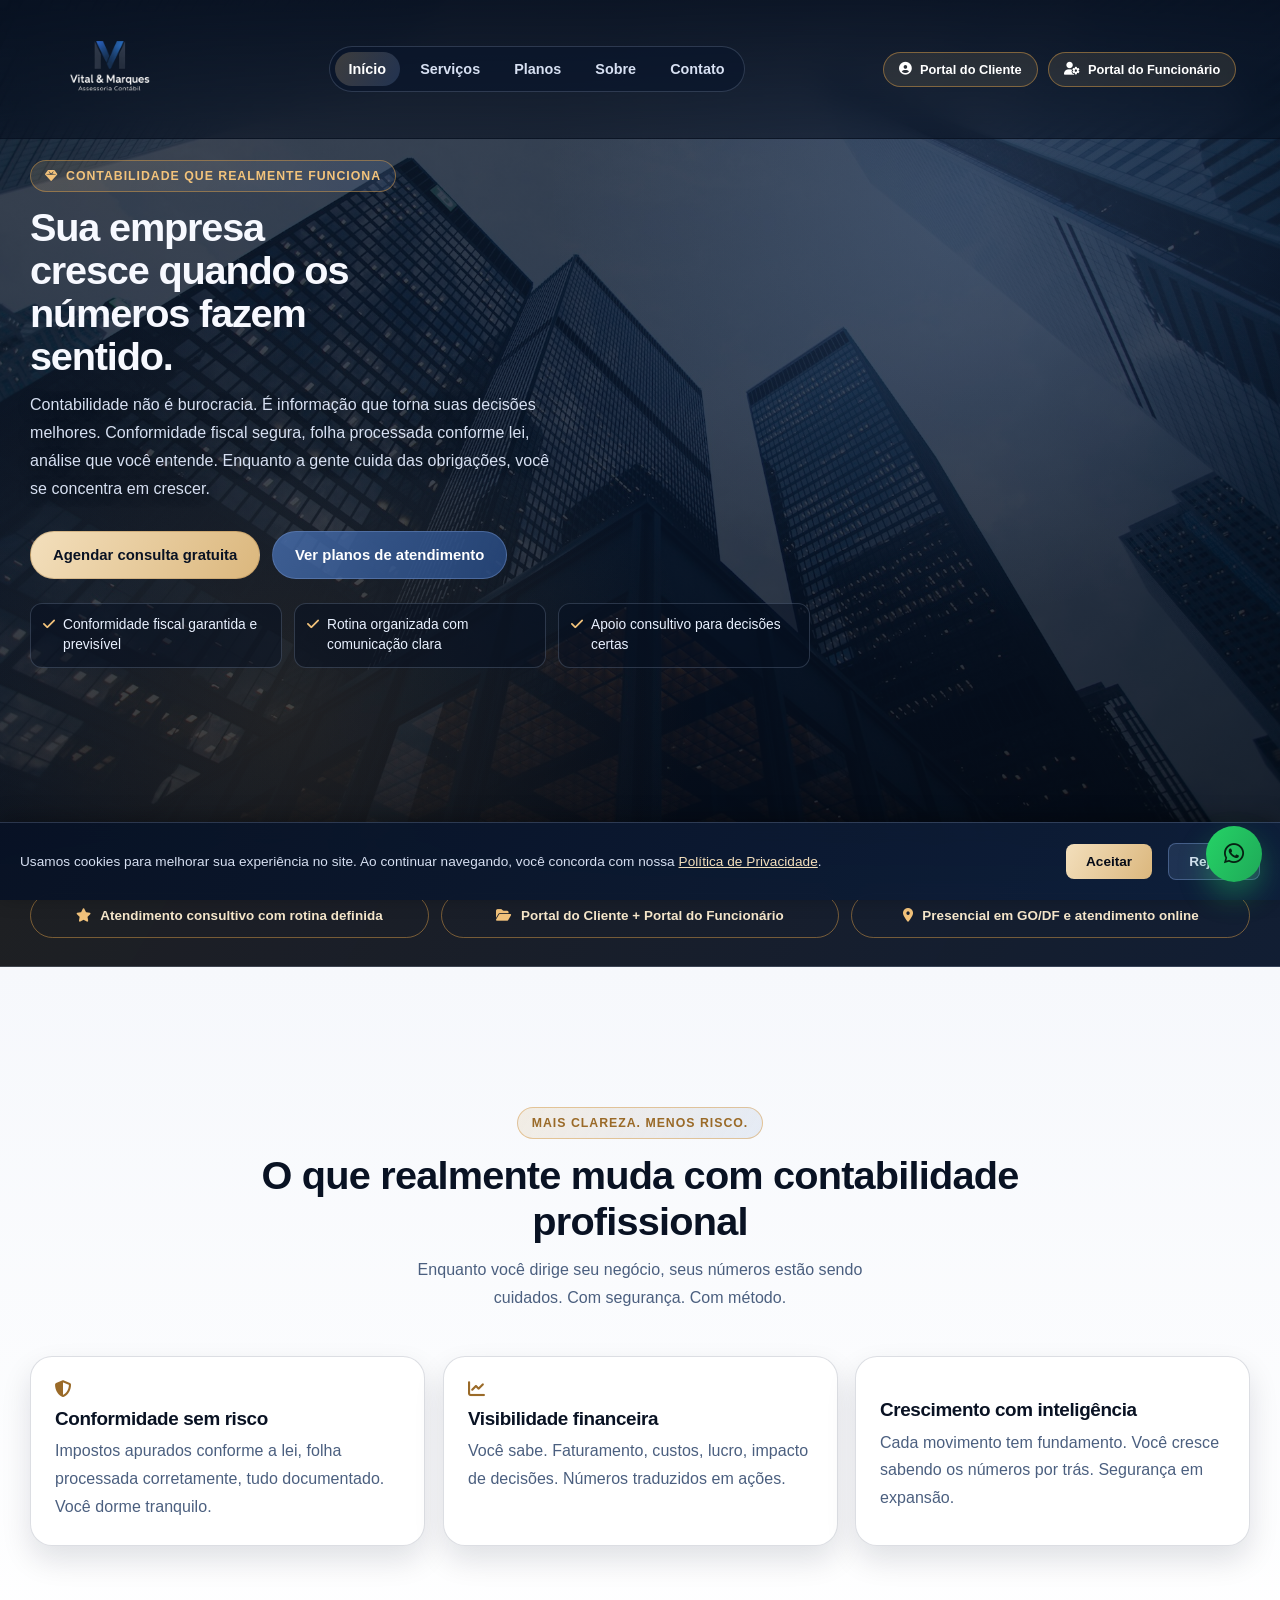
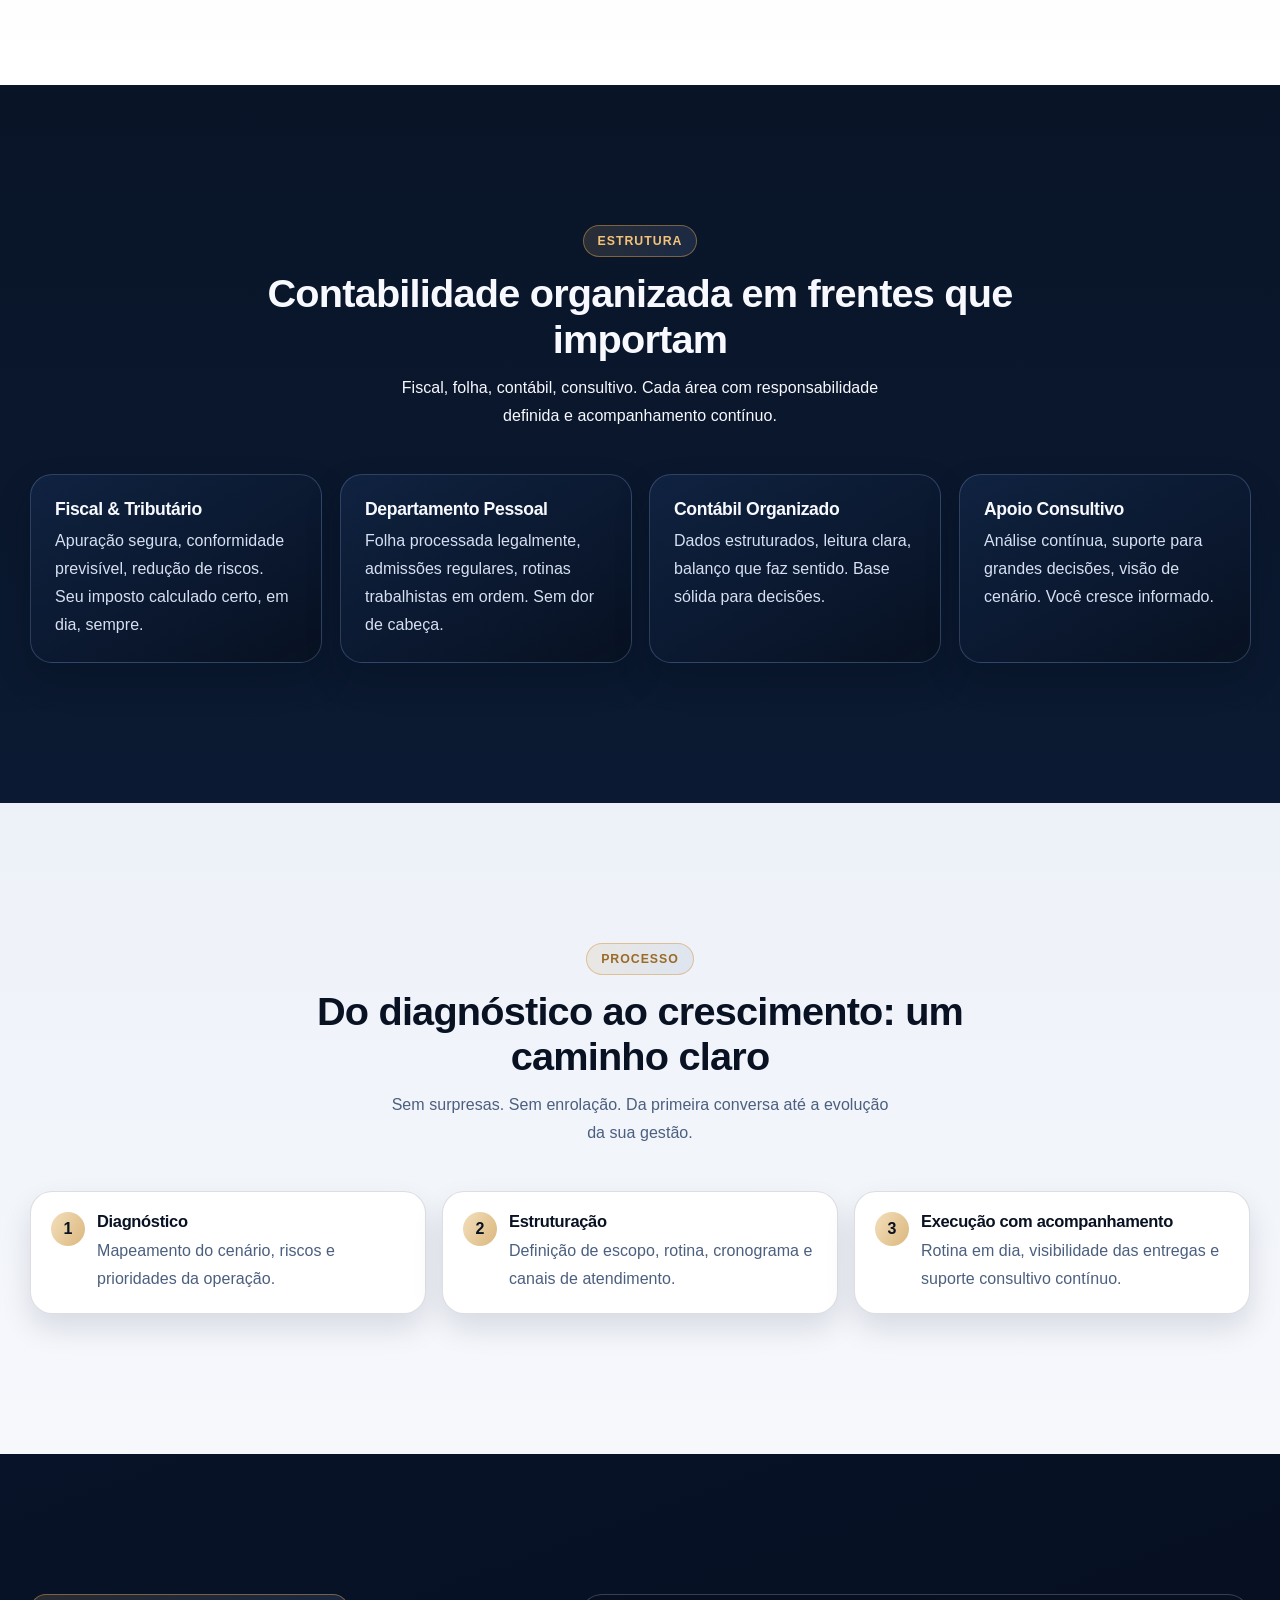
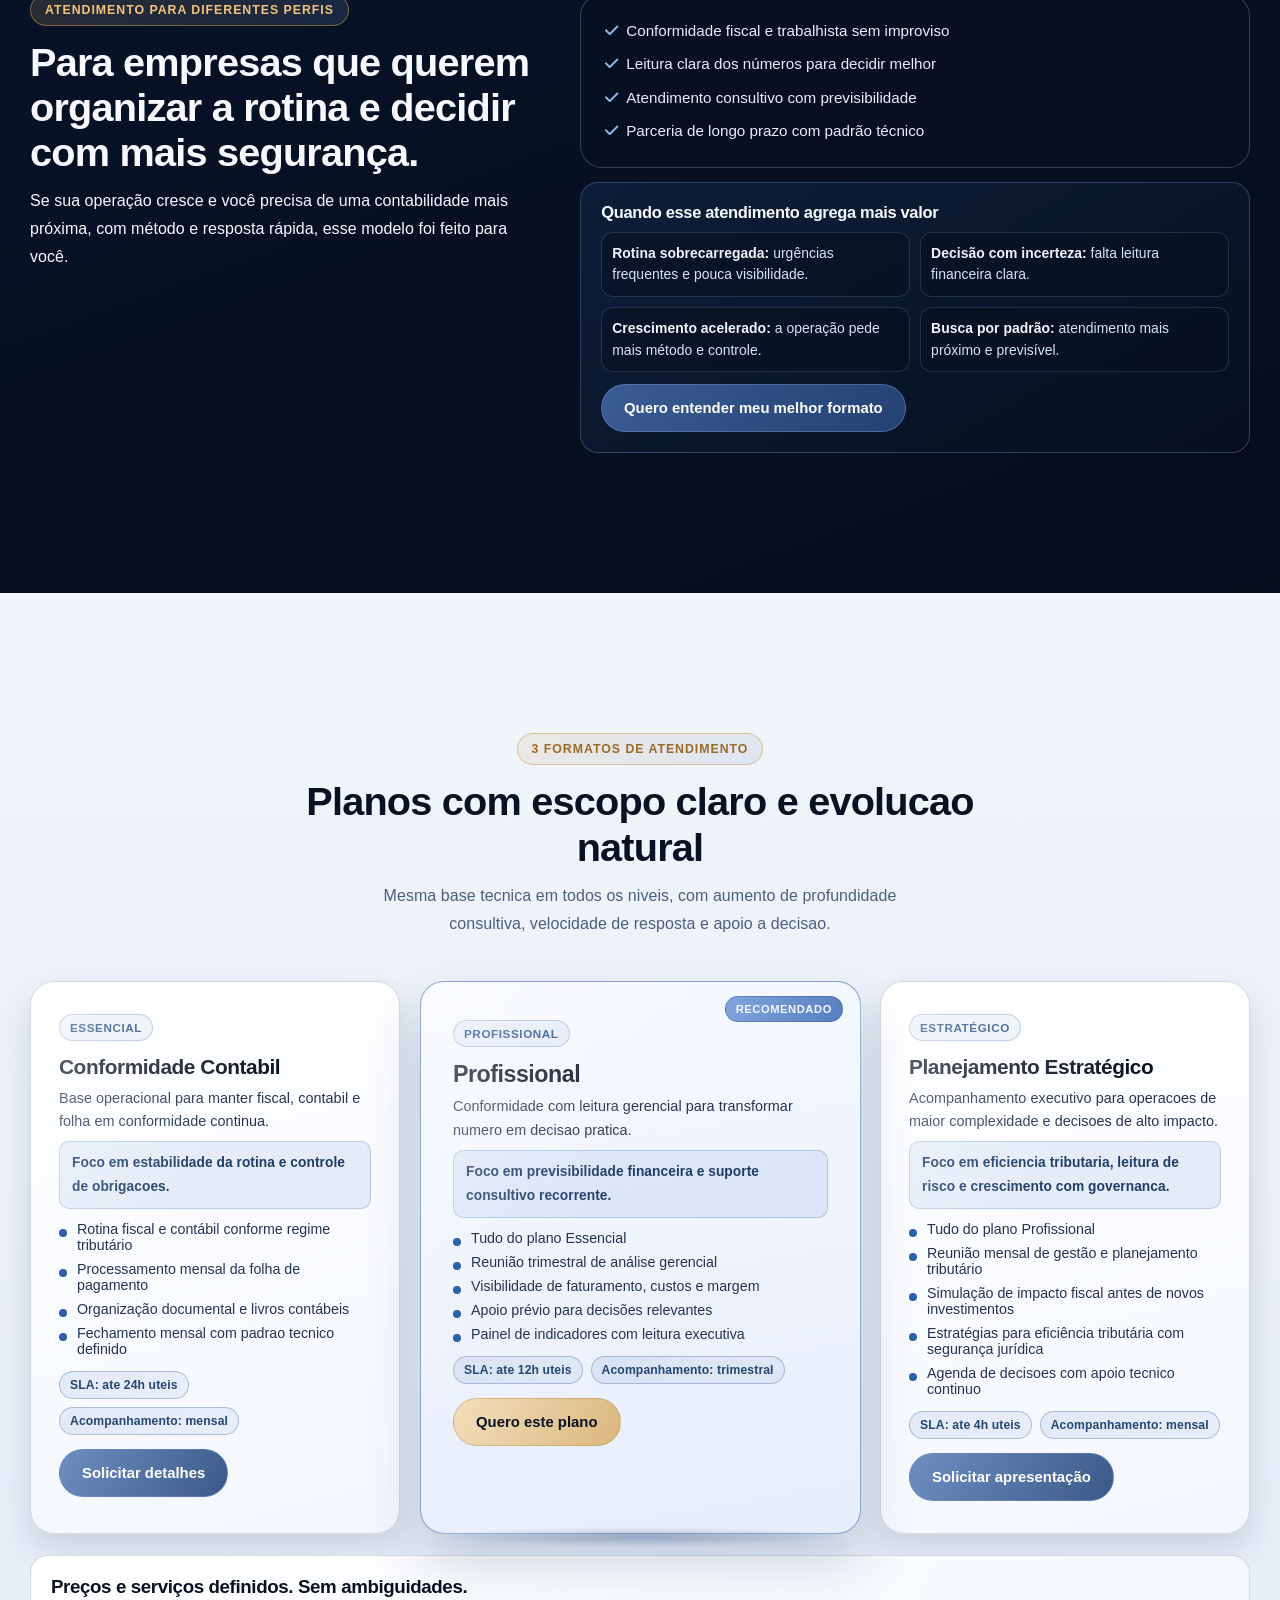
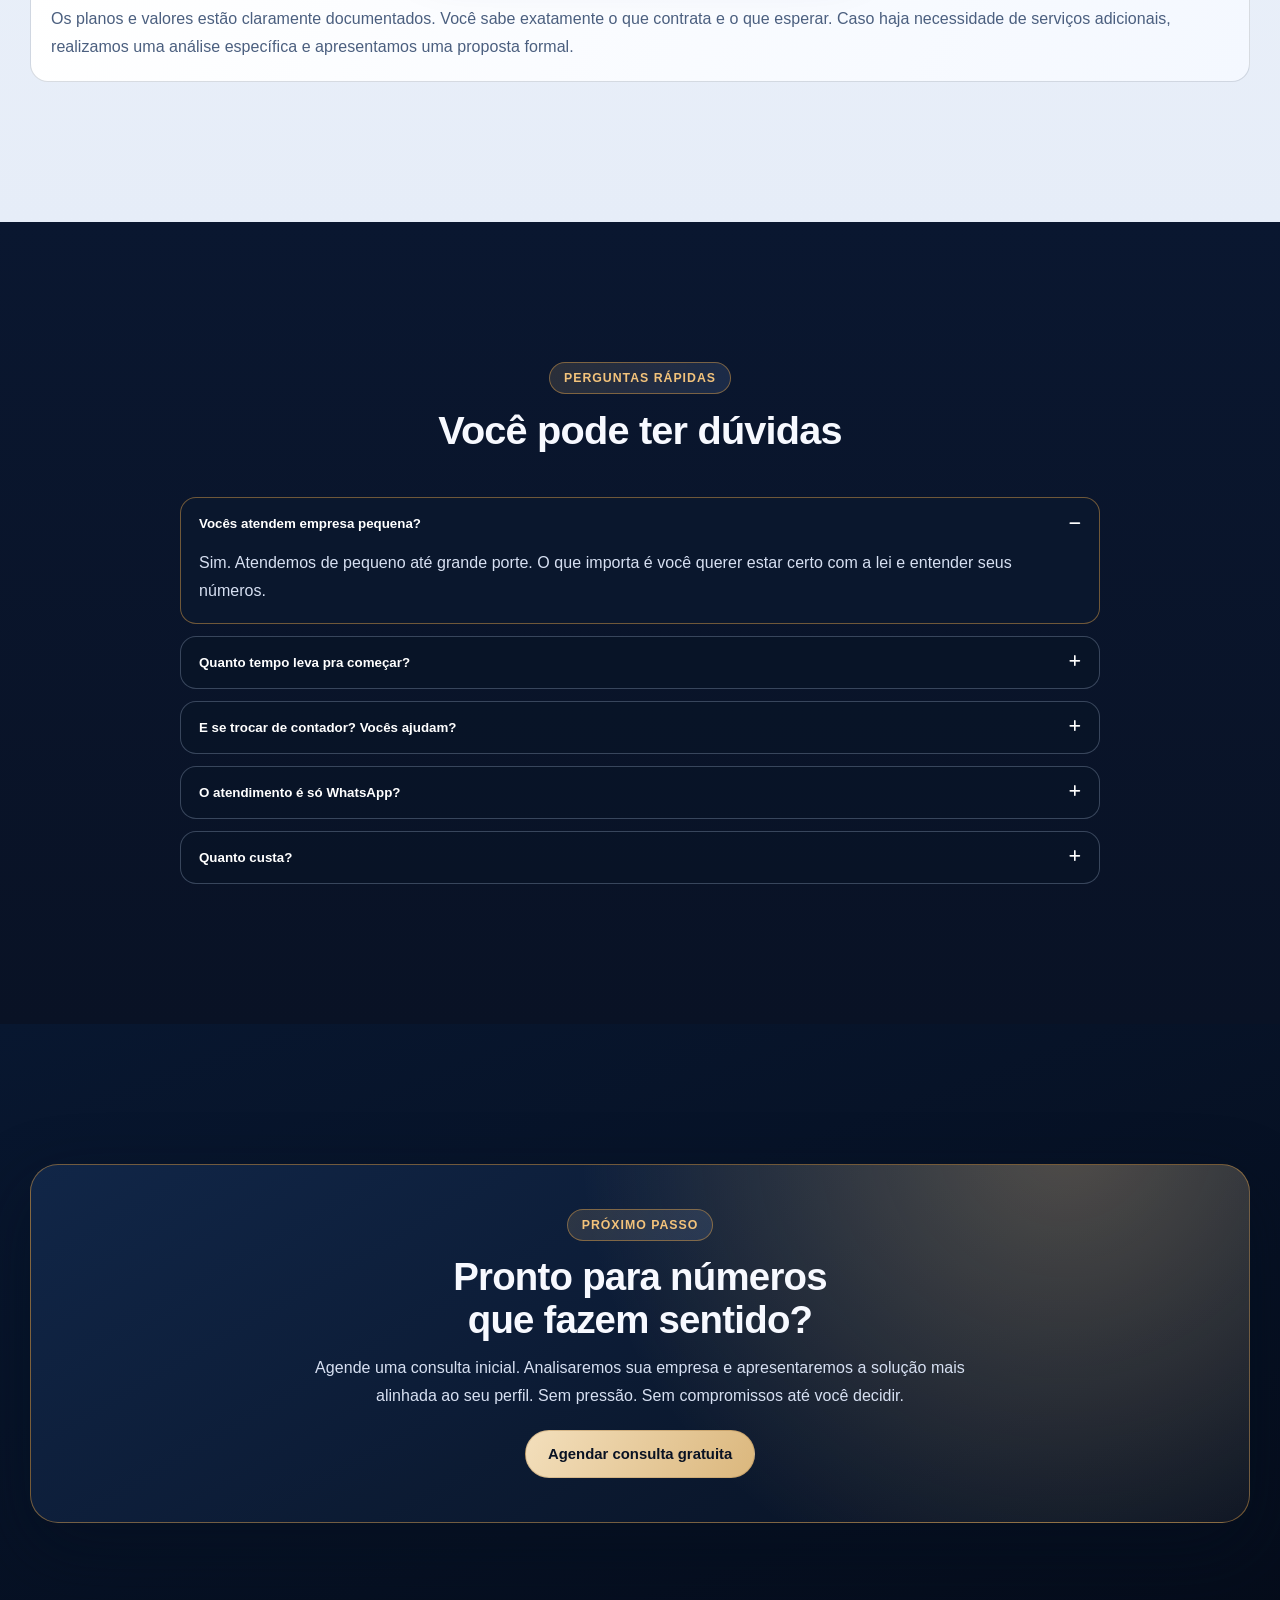
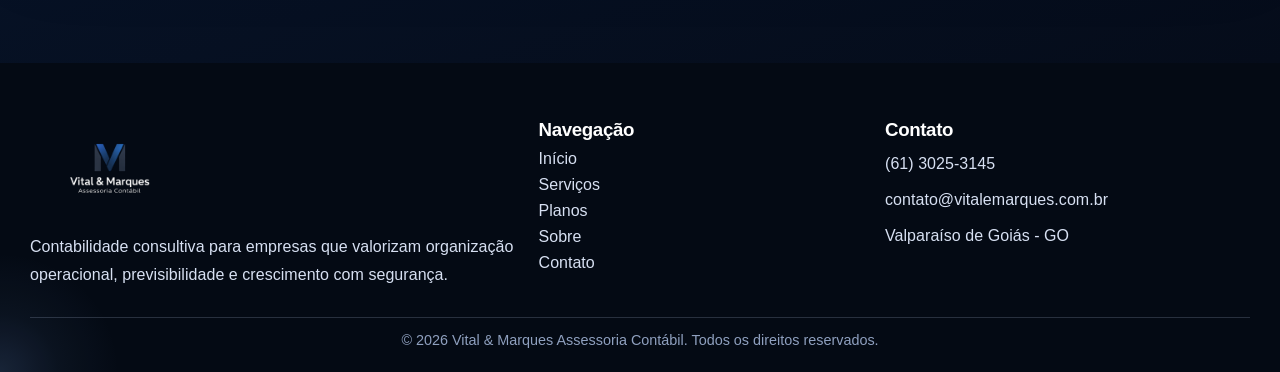
==== commit 102a31ee: "att site atualização no site" ====
--- a/index.html
+++ b/index.html
@@ -1,14 +1,23 @@
-<!DOCTYPE html>
+﻿<!DOCTYPE html>
 <html lang="pt-BR">
 <head>
   <meta charset="UTF-8" />
   <meta name="viewport" content="width=device-width, initial-scale=1.0" />
-  <title>Vital & Marques Assessoria Contábil | Contabilidade consultiva premium</title>
+  <title>Vital & Marques Assessoria Contábil | Contabilidade que acelera crescimento</title>
   <meta
     name="description"
-    content="A Vital & Marques organiza a rotina contábil, fiscal e trabalhista da sua empresa com atendimento consultivo premium, previsibilidade e clareza de escopo."
+    content="Sua empresa cresce quando os números fazem sentido. Conformidade fiscal, folha em dia e análise consultiva para decisões certas."
   />
   <meta name="theme-color" content="#081225" />
+  <link rel="icon" type="image/png" href="assets/img/favicon-logo.png" />
+  <link rel="apple-touch-icon" href="assets/img/favicon-logo.png" />
+  
+  <!-- ========== SEGURANÇA ========== -->
+  <meta http-equiv="X-UA-Compatible" content="IE=edge" />
+  <meta name="referrer" content="strict-origin-when-cross-origin" />
+  <meta http-equiv="Content-Security-Policy" content="default-src 'self'; script-src 'self' https://cdnjs.cloudflare.com https://fonts.googleapis.com; style-src 'self' https://cdnjs.cloudflare.com https://fonts.googleapis.com 'unsafe-inline'; font-src 'self' https://fonts.gstatic.com https://cdnjs.cloudflare.com data:; img-src 'self' https: data:; connect-src 'self' https:; frame-src 'none'; object-src 'none'; base-uri 'self'; form-action 'self' https://wa.me;" />
+  <meta name="format-detection" content="telephone=no,email=no,address=no" />
+  <!-- ========== FIM SEGURANÇA ========== -->
 
   <!-- Fontes e ícones principais -->
   <link rel="preconnect" href="https://fonts.googleapis.com" />
@@ -22,7 +31,7 @@
   <header id="header" class="site-header">
     <div class="container header-shell">
       <a href="index.html" class="brand" aria-label="Página inicial da Vital & Marques">
-        <img src="assets/img/logo-vital-marques.svg" class="brand-logo" alt="Logo da Vital & Marques" />
+        <img src="/assets/img/logo-preta.png" class="brand-logo" alt="Logo da Vital & Marques" />
         <span class="brand-text">
           <strong>Vital & Marques</strong>
           <small>Assessoria Contábil</small>
@@ -39,11 +48,11 @@
 
       <div class="header-actions">
         <!-- Ajuste aqui quando tiver os links finais dos portais -->
-        <a class="btn-portal" href="https://SEU-LINK-PORTAL-CLIENTE" target="_blank" rel="noopener">
+        <a class="btn-portal" href="https://onvio.com.br/login/" target="_blank" rel="noopener">
           <i class="fa-solid fa-circle-user"></i>
           Portal do Cliente
         </a>
-        <a class="btn-portal" href="https://SEU-LINK-PORTAL-FUNCIONARIO" target="_blank" rel="noopener">
+        <a class="btn-portal" href="https://onvio.com.br/login/" target="_blank" rel="noopener">
           <i class="fa-solid fa-user-gear"></i>
           Portal do Funcionário
         </a>
@@ -61,8 +70,8 @@
       <a href="pages/sobre.html">Sobre</a>
       <a href="pages/contato.html">Contato</a>
       <div class="mobile-divider"></div>
-      <a href="https://SEU-LINK-PORTAL-CLIENTE" target="_blank" rel="noopener">Portal do Cliente</a>
-      <a href="https://SEU-LINK-PORTAL-FUNCIONARIO" target="_blank" rel="noopener">Portal do Funcionário</a>
+      <a href="https://onvio.com.br/login/" target="_blank" rel="noopener">Portal do Cliente</a>
+      <a href="https://onvio.com.br/login/" target="_blank" rel="noopener">Portal do Funcionário</a>
       <a class="mobile-whatsapp" href="https://wa.me/556130253145" data-wa-topic="Diagnóstico inicial" target="_blank" rel="noopener">
         Falar no WhatsApp
       </a>
@@ -73,73 +82,32 @@
   <main>
     <!-- ===== Início: Hero completamente redesenhada ===== -->
     <section class="hero" id="inicio">
-      <div class="hero-bg-orb hero-bg-orb-left" aria-hidden="true"></div>
-      <div class="hero-bg-orb hero-bg-orb-right" aria-hidden="true"></div>
-
       <div class="container hero-grid">
         <div class="hero-content reveal" data-parallax>
           <span class="kicker">
             <i class="fa-solid fa-gem"></i>
-            ASSESSORIA CONTÁBIL PREMIUM B2B
+            CONTABILIDADE QUE REALMENTE FUNCIONA
           </span>
 
-          <h1>A base contábil que organiza sua operação e dá segurança para crescer.</h1>
+          <h1>Sua empresa cresce quando os números fazem sentido.</h1>
           <p>
-            Na Vital & Marques, sua empresa deixa de viver no improviso. Estruturamos rotina contábil, fiscal e trabalhista com método,
-            clareza de escopo e suporte consultivo para decisões mais seguras.
+            Contabilidade não é burocracia. É informação que torna suas decisões melhores. Conformidade fiscal segura, folha processada conforme lei, 
+            análise que você entende. Enquanto a gente cuida das obrigações, você se concentra em crescer.
           </p>
 
           <div class="hero-ctas">
-            <a class="btn-whatsapp" href="https://wa.me/556130253145" data-wa-topic="Quero falar com um especialista" target="_blank" rel="noopener">
-              <i class="fa-brands fa-whatsapp"></i>
-              Falar com um especialista
+            <a class="btn-primary" href="https://wa.me/556130253145" data-wa-topic="Agendar consulta inicial" target="_blank" rel="noopener">
+              Agendar consulta gratuita
             </a>
-            <a class="btn-primary" href="#planos">Ver planos de atendimento</a>
+            <a class="btn-secondary" href="#planos">Ver planos de atendimento</a>
           </div>
 
           <ul class="hero-trust">
-            <li><i class="fa-solid fa-check"></i> Conformidade fiscal com previsibilidade</li>
-            <li><i class="fa-solid fa-check"></i> Rotina com processo e SLA de resposta</li>
-            <li><i class="fa-solid fa-check"></i> Atendimento consultivo e próximo</li>
+            <li><i class="fa-solid fa-check"></i> Conformidade fiscal garantida e previsível</li>
+            <li><i class="fa-solid fa-check"></i> Rotina organizada com comunicação clara</li>
+            <li><i class="fa-solid fa-check"></i> Apoio consultivo para decisões certas</li>
           </ul>
         </div>
-
-        <!-- Painel visual premium da hero (composição em camadas) -->
-        <aside class="hero-panel reveal" data-parallax aria-label="Painel de operação da Vital & Marques">
-          <div class="panel-head">
-            <span class="panel-chip">Painel de Operação</span>
-            <strong>Método, previsibilidade e clareza</strong>
-          </div>
-
-          <div class="panel-main-card">
-            <h3>Operação contábil organizada por frentes críticas</h3>
-            <p>Escopo definido, rotina estabelecida, entregas monitoradas e comunicação próxima com o cliente.</p>
-          </div>
-
-          <div class="panel-modules">
-            <article>
-              <h4>Fiscal & Tributário</h4>
-              <p>Apuração, conformidade e redução de risco.</p>
-            </article>
-            <article>
-              <h4>Departamento Pessoal</h4>
-              <p>Folha, admissões e rotinas trabalhistas em dia.</p>
-            </article>
-            <article>
-              <h4>Contábil</h4>
-              <p>Dados organizados e leitura de cenário.</p>
-            </article>
-            <article>
-              <h4>Consultivo</h4>
-              <p>Apoio recorrente para decisões da gestão.</p>
-            </article>
-          </div>
-
-          <div class="panel-footer">
-            <i class="fa-solid fa-shield-halved"></i>
-            Presencial em GO/DF e atendimento online com padrão premium.
-          </div>
-        </aside>
       </div>
     </section>
     <!-- ===== Fim: Hero completamente redesenhada ===== -->
@@ -158,28 +126,28 @@
     <section class="section section-light" id="proposta">
       <div class="container">
         <header class="section-header reveal">
-          <span class="kicker kicker-dark">Proposta de valor</span>
-          <h2>O que sua empresa passa a ter com a Vital & Marques</h2>
-          <p>Uma base contábil que reduz risco, organiza a operação e melhora o nível de gestão.</p>
+          <span class="kicker kicker-dark">Mais clareza. Menos risco.</span>
+          <h2>O que realmente muda com contabilidade profissional</h2>
+          <p>Enquanto você dirige seu negócio, seus números estão sendo cuidados. Com segurança. Com método.</p>
         </header>
 
         <div class="card-grid col-3">
           <article class="feature-card reveal">
-            <i class="fa-solid fa-compass-drafting"></i>
-            <h3>Previsibilidade operacional</h3>
-            <p>Prazos, rotinas e responsabilidades definidos para sua empresa operar com mais tranquilidade.</p>
-          </article>
-
-          <article class="feature-card reveal">
-            <i class="fa-solid fa-file-circle-check"></i>
-            <h3>Conformidade sem surpresa</h3>
-            <p>Fiscal, contábil e departamento pessoal com método preventivo e acompanhamento contínuo.</p>
+            <i class="fa-solid fa-shield-halved"></i>
+            <h3>Conformidade sem risco</h3>
+            <p>Impostos apurados conforme a lei, folha processada corretamente, tudo documentado. Você dorme tranquilo.</p>
           </article>
 
           <article class="feature-card reveal">
             <i class="fa-solid fa-chart-line"></i>
-            <h3>Base para crescimento</h3>
-            <p>Dados organizados, comunicação clara e suporte consultivo para decisões mais seguras.</p>
+            <h3>Visibilidade financeira</h3>
+            <p>Você sabe. Faturamento, custos, lucro, impacto de decisões. Números traduzidos em ações.</p>
+          </article>
+
+          <article class="feature-card reveal">
+            <i class="fa-solid fa-trending-up"></i>
+            <h3>Crescimento com inteligência</h3>
+            <p>Cada movimento tem fundamento. Você cresce sabendo os números por trás. Segurança em expansão.</p>
           </article>
         </div>
       </div>
@@ -190,27 +158,27 @@
     <section class="section section-dark" id="servicos">
       <div class="container">
         <header class="section-header reveal">
-          <span class="kicker">Serviços</span>
-          <h2>Serviços estruturados para o que realmente importa</h2>
-          <p>Cada frente foi desenhada para resolver problemas reais da gestão empresarial.</p>
+          <span class="kicker">Estrutura</span>
+          <h2>Contabilidade organizada em frentes que importam</h2>
+          <p>Fiscal, folha, contábil, consultivo. Cada área com responsabilidade definida e acompanhamento contínuo.</p>
         </header>
 
         <div class="card-grid col-4">
           <article class="service-card reveal">
-            <h3>Abertura e regularização</h3>
-            <p>Constituição, alteração e regularização com segurança e orientação clara.</p>
+            <h3>Fiscal & Tributário</h3>
+            <p>Apuração segura, conformidade previsível, redução de riscos. Seu imposto calculado certo, em dia, sempre.</p>
           </article>
           <article class="service-card reveal">
-            <h3>Fiscal e tributário</h3>
-            <p>Apuração, conformidade e apoio para reduzir risco e melhorar a previsibilidade.</p>
+            <h3>Departamento Pessoal</h3>
+            <p>Folha processada legalmente, admissões regulares, rotinas trabalhistas em ordem. Sem dor de cabeça.</p>
           </article>
           <article class="service-card reveal">
-            <h3>Departamento pessoal</h3>
-            <p>Folha, admissões, rotinas trabalhistas e acompanhamento com mais organização.</p>
+            <h3>Contábil Organizado</h3>
+            <p>Dados estruturados, leitura clara, balanço que faz sentido. Base sólida para decisões.</p>
           </article>
           <article class="service-card reveal">
-            <h3>Atendimento consultivo</h3>
-            <p>Leitura de cenário, apoio à decisão e suporte profissional para a evolução da operação.</p>
+            <h3>Apoio Consultivo</h3>
+            <p>Análise contínua, suporte para grandes decisões, visão de cenário. Você cresce informado.</p>
           </article>
         </div>
       </div>
@@ -221,9 +189,9 @@
     <section class="section section-offwhite" id="como-funciona">
       <div class="container">
         <header class="section-header reveal">
-          <span class="kicker kicker-dark">Como funciona</span>
-          <h2>Um fluxo claro para sua empresa saber exatamente o que esperar</h2>
-          <p>Mais organização no atendimento, menos ruído na operação.</p>
+          <span class="kicker kicker-dark">Processo</span>
+          <h2>Do diagnóstico ao crescimento: um caminho claro</h2>
+          <p>Sem surpresas. Sem enrolação. Da primeira conversa até a evolução da sua gestão.</p>
         </header>
 
         <ol class="timeline">
@@ -253,88 +221,111 @@
     </section>
     <!-- ===== Fim: Como funciona ===== -->
 
-    <!-- ===== Início: Para quem é ideal ===== -->
+    <!-- ===== Início: Como atendemos diferentes perfis ===== -->
     <section class="section section-midnight" id="publico-ideal">
       <div class="container ideal-grid">
         <header class="section-header section-header-left reveal">
-          <span class="kicker">Perfil ideal</span>
-          <h2>Para empresas que valorizam clareza, processo e crescimento com segurança</h2>
-        </header>
-
-        <ul class="ideal-list reveal">
-          <li><i class="fa-solid fa-check"></i> empresas que querem sair do improviso</li>
-          <li><i class="fa-solid fa-check"></i> negócios que precisam de previsibilidade fiscal e operacional</li>
-          <li><i class="fa-solid fa-check"></i> empresários que querem mais clareza sobre o serviço contábil</li>
-          <li><i class="fa-solid fa-check"></i> empresas em crescimento que precisam de suporte mais estruturado</li>
-          <li><i class="fa-solid fa-check"></i> operações que valorizam comunicação profissional e organização</li>
-        </ul>
-      </div>
-    </section>
-    <!-- ===== Fim: Para quem é ideal ===== -->
+          <span class="kicker">Atendimento para diferentes perfis</span>
+          <h2>Para empresas que querem organizar a rotina e decidir com mais segurança.</h2>
+          <p>Se sua operação cresce e você precisa de uma contabilidade mais próxima, com método e resposta rápida, esse modelo foi feito para você.</p>
+        </header>
+
+        <div class="ideal-content reveal">
+          <ul class="ideal-list">
+            <li><i class="fa-solid fa-check"></i>Conformidade fiscal e trabalhista sem improviso</li>
+            <li><i class="fa-solid fa-check"></i>Leitura clara dos números para decidir melhor</li>
+            <li><i class="fa-solid fa-check"></i>Atendimento consultivo com previsibilidade</li>
+            <li><i class="fa-solid fa-check"></i>Parceria de longo prazo com padrão técnico</li>
+          </ul>
+
+          <article class="ideal-proof">
+            <h3>Quando esse atendimento agrega mais valor</h3>
+            <div class="ideal-proof-grid">
+              <p><strong>Rotina sobrecarregada:</strong> urgências frequentes e pouca visibilidade.</p>
+              <p><strong>Decisão com incerteza:</strong> falta leitura financeira clara.</p>
+              <p><strong>Crescimento acelerado:</strong> a operação pede mais método e controle.</p>
+              <p><strong>Busca por padrão:</strong> atendimento mais próximo e previsível.</p>
+            </div>
+            <a class="btn-secondary" href="https://wa.me/556130253145" data-wa-topic="Quero entender o melhor formato de atendimento" target="_blank" rel="noopener">Quero entender meu melhor formato</a>
+          </article>
+        </div>
+      </div>
+    </section>
+    <!-- ===== Fim: Como atendemos diferentes perfis ===== -->
 
     <!-- ===== Início: Planos robustos ===== -->
     <section class="section section-plans" id="planos">
       <div class="container">
         <header class="section-header reveal">
-          <span class="kicker kicker-dark">Planos</span>
-          <h2>Escolha o nível de atendimento ideal para o momento da sua empresa</h2>
-          <p>Comparativo claro para contratar com segurança e entender o que muda em cada nível de suporte.</p>
+          <span class="kicker kicker-dark">3 formatos de atendimento</span>
+          <h2>Planos com escopo claro e evolucao natural</h2>
+          <p>Mesma base tecnica em todos os niveis, com aumento de profundidade consultiva, velocidade de resposta e apoio a decisao.</p>
         </header>
 
         <div class="plan-grid">
           <article class="plan-card reveal">
-            <span class="plan-badge">Plano Essencial</span>
-            <h3>Conformidade com rotina organizada</h3>
-            <p class="plan-profile">Para empresas que precisam de conformidade, rotina organizada e atendimento operacional bem definido.</p>
-            <p class="plan-level"><strong>Nível de atendimento:</strong> Operacional estruturado</p>
+            <span class="plan-badge">Essencial</span>
+            <h3>Conformidade Contabil</h3>
+            <p class="plan-profile">Base operacional para manter fiscal, contabil e folha em conformidade continua.</p>
+            <p class="plan-outcome">Foco em estabilidade da rotina e controle de obrigacoes.</p>
             <ul>
-              <li>rotina fiscal, contábil e DP essencial</li>
-              <li>calendário de entregas obrigatórias</li>
-              <li>atendimento em horário comercial</li>
-              <li>organização da rotina base</li>
+              <li>Rotina fiscal e contábil conforme regime tributário</li>
+              <li>Processamento mensal da folha de pagamento</li>
+              <li>Organização documental e livros contábeis</li>
+              <li>Fechamento mensal com padrao tecnico definido</li>
             </ul>
-            <p class="plan-diff"><strong>Diferencial:</strong> Base sólida para manter a empresa em dia com previsibilidade.</p>
-            <a class="btn-secondary" href="https://wa.me/556130253145" data-wa-topic="Quero comparar o escopo do Plano Essencial" target="_blank" rel="noopener">Comparar escopo</a>
+            <div class="plan-specs">
+              <span class="plan-spec">SLA: ate 24h uteis</span>
+              <span class="plan-spec">Acompanhamento: mensal</span>
+            </div>
+            <a class="btn-secondary" href="https://wa.me/556130253145" data-wa-topic="Quero saber se é Essencial" target="_blank" rel="noopener">Solicitar detalhes</a>
           </article>
 
           <article class="plan-card featured reveal">
-            <span class="plan-badge">Plano Profissional · Recomendado</span>
-            <h3>Mais proximidade e visão consultiva</h3>
-            <p class="plan-profile">Para empresas em crescimento que precisam de mais proximidade, melhor acompanhamento e visão consultiva.</p>
-            <p class="plan-level"><strong>Nível de atendimento:</strong> Consultivo recorrente com prioridade</p>
+            <span class="plan-badge">Profissional</span>
+            <span class="plan-recommended-seal">Recomendado</span>
+            <h3>Profissional</h3>
+            <p class="plan-profile">Conformidade com leitura gerencial para transformar numero em decisao pratica.</p>
+            <p class="plan-outcome">Foco em previsibilidade financeira e suporte consultivo recorrente.</p>
             <ul>
-              <li>tudo do Essencial</li>
-              <li>acompanhamento consultivo recorrente</li>
-              <li>prioridade de atendimento</li>
-              <li>apoio a decisões operacionais</li>
-              <li>visão mais próxima da rotina</li>
+              <li>Tudo do plano Essencial</li>
+              <li>Reunião trimestral de análise gerencial</li>
+              <li>Visibilidade de faturamento, custos e margem</li>
+              <li>Apoio prévio para decisões relevantes</li>
+              <li>Painel de indicadores com leitura executiva</li>
             </ul>
-            <p class="plan-diff"><strong>Diferencial:</strong> Equilíbrio ideal entre execução técnica e suporte de gestão.</p>
-            <a class="btn-whatsapp" href="https://wa.me/556130253145" data-wa-topic="Quero este plano: Profissional" target="_blank" rel="noopener">Quero este plano</a>
+            <div class="plan-specs">
+              <span class="plan-spec">SLA: ate 12h uteis</span>
+              <span class="plan-spec">Acompanhamento: trimestral</span>
+            </div>
+            <a class="btn-primary" href="https://wa.me/556130253145" data-wa-topic="Quero este: Profissional" target="_blank" rel="noopener">Quero este plano</a>
           </article>
 
           <article class="plan-card reveal">
-            <span class="plan-badge">Plano Estratégico</span>
-            <h3>Profundidade para operações complexas</h3>
-            <p class="plan-profile">Para operações com maior complexidade, necessidade de profundidade e suporte de alto padrão.</p>
-            <p class="plan-level"><strong>Nível de atendimento:</strong> Estratégico intensivo</p>
+            <span class="plan-badge">Estratégico</span>
+            <h3>Planejamento Estratégico</h3>
+            <p class="plan-profile">Acompanhamento executivo para operacoes de maior complexidade e decisoes de alto impacto.</p>
+            <p class="plan-outcome">Foco em eficiencia tributaria, leitura de risco e crescimento com governanca.</p>
             <ul>
-              <li>atendimento consultivo mais intenso</li>
-              <li>suporte mais estratégico</li>
-              <li>acompanhamento mais robusto</li>
-              <li>apoio para decisões críticas</li>
-              <li>estrutura voltada a crescimento e previsibilidade</li>
+              <li>Tudo do plano Profissional</li>
+              <li>Reunião mensal de gestão e planejamento tributário</li>
+              <li>Simulação de impacto fiscal antes de novos investimentos</li>
+              <li>Estratégias para eficiência tributária com segurança jurídica</li>
+              <li>Agenda de decisoes com apoio tecnico continuo</li>
             </ul>
-            <p class="plan-diff"><strong>Diferencial:</strong> Mais profundidade analítica para decisões relevantes.</p>
-            <a class="btn-primary" href="https://wa.me/556130253145" data-wa-topic="Quero ver detalhes do Plano Estratégico" target="_blank" rel="noopener">Ver detalhes</a>
+            <div class="plan-specs">
+              <span class="plan-spec">SLA: ate 4h uteis</span>
+              <span class="plan-spec">Acompanhamento: mensal</span>
+            </div>
+            <a class="btn-secondary" href="https://wa.me/556130253145" data-wa-topic="Quero ver Estratégico" target="_blank" rel="noopener">Solicitar apresentação</a>
           </article>
         </div>
 
         <article class="plans-note reveal">
-          <h3>O que muda de um plano para o outro?</h3>
+          <h3>Preços e serviços definidos. Sem ambiguidades.</h3>
           <p>
-            O que evolui entre os planos não é apenas volume de atendimento, mas profundidade de acompanhamento,
-            proximidade na comunicação, leitura de cenário e capacidade de apoiar decisões com mais contexto.
+            Os planos e valores estão claramente documentados. Você sabe exatamente o que contrata e o que esperar. 
+            Caso haja necessidade de serviços adicionais, realizamos uma análise específica e apresentamos uma proposta formal.
           </p>
         </article>
       </div>
@@ -345,58 +336,58 @@
     <section class="section section-faq" id="faq">
       <div class="container">
         <header class="section-header reveal">
-          <span class="kicker">FAQ</span>
-          <h2>Dúvidas comuns antes da contratação</h2>
+          <span class="kicker">Perguntas rápidas</span>
+          <h2>Você pode ter dúvidas</h2>
         </header>
 
         <div class="faq-list">
           <article class="faq-item reveal open">
             <button class="faq-q" aria-expanded="true">
-              Como funciona o atendimento da Vital & Marques?
+              Vocês atendem empresa pequena?
               <i class="fa-solid fa-minus"></i>
             </button>
             <div class="faq-a">
-              <p>Começa com diagnóstico, passa por definição de escopo e segue com execução contínua + suporte consultivo.</p>
+              <p>Sim. Atendemos de pequeno até grande porte. O que importa é você querer estar certo com a lei e entender seus números.</p>
             </div>
           </article>
 
           <article class="faq-item reveal">
             <button class="faq-q" aria-expanded="false">
-              O atendimento é presencial ou online?
+              Quanto tempo leva pra começar?
               <i class="fa-solid fa-plus"></i>
             </button>
             <div class="faq-a">
-              <p>Atendemos presencialmente em GO/DF e também online, com processo organizado para empresas de diferentes perfis.</p>
+              <p>Você manda mensagem, a gente conversa, combina escopo e começamos na semana seguinte. Sem enrolação.</p>
             </div>
           </article>
 
           <article class="faq-item reveal">
             <button class="faq-q" aria-expanded="false">
-              Posso trocar de contador com apoio da equipe?
+              E se trocar de contador? Vocês ajudam?
               <i class="fa-solid fa-plus"></i>
             </button>
             <div class="faq-a">
-              <p>Sim. A Vital & Marques pode orientar o processo de transição para reduzir ruído e trazer mais segurança na troca.</p>
+              <p>Sim. A gente ajuda a trazer tudo do contador anterior sem risco. Fácil, rápido, sem complicação.</p>
             </div>
           </article>
 
           <article class="faq-item reveal">
             <button class="faq-q" aria-expanded="false">
-              Como sei qual plano escolher?
+              O atendimento é só WhatsApp?
               <i class="fa-solid fa-plus"></i>
             </button>
             <div class="faq-a">
-              <p>A escolha depende do momento da empresa, do nível de suporte esperado e da complexidade da operação.</p>
+              <p>Começamos por WhatsApp (mais rápido). Se precisar presencial ou chamada, tudo bem. Atendemos em GO/DF e online.</p>
             </div>
           </article>
 
           <article class="faq-item reveal">
             <button class="faq-q" aria-expanded="false">
-              Serviços fora do escopo podem ser contratados?
+              Quanto custa?
               <i class="fa-solid fa-plus"></i>
             </button>
             <div class="faq-a">
-              <p>Sim. Dependendo da demanda, serviços extraordinários ou projetos específicos podem ser tratados separadamente.</p>
+              <p>Depende do plano. Essencial é mais barato. Profissional é mais caro mas recomendado. Vamos conversar sobre seu orçamento.</p>
             </div>
           </article>
         </div>
@@ -409,14 +400,13 @@
       <div class="container">
         <div class="final-cta-box reveal">
           <span class="kicker">Próximo passo</span>
-          <h2>Se sua empresa busca clareza, processo e suporte real, este é o próximo passo.</h2>
+          <h2>Pronto para números que fazem sentido?</h2>
           <p>
-            Converse com a Vital & Marques e receba uma orientação inicial para definir o melhor formato de atendimento
-            para sua operação.
+            Agende uma consulta inicial. Analisaremos sua empresa e apresentaremos a solução mais alinhada ao seu perfil. 
+            Sem pressão. Sem compromissos até você decidir.
           </p>
-          <a class="btn-whatsapp" href="https://wa.me/556130253145" data-wa-topic="Quero iniciar uma conversa" target="_blank" rel="noopener">
-            <i class="fa-brands fa-whatsapp"></i>
-            Iniciar conversa no WhatsApp
+          <a class="btn-primary" href="https://wa.me/556130253145" data-wa-topic="Agendar consulta inicial" target="_blank" rel="noopener">
+            Agendar consulta gratuita
           </a>
         </div>
       </div>
@@ -429,7 +419,7 @@
     <div class="container footer-grid">
       <section class="footer-col">
         <a href="index.html" class="brand" aria-label="Ir para início">
-          <img src="assets/img/logo-vital-marques.svg" class="brand-logo" alt="Logo da Vital & Marques" />
+          <img src="/assets/img/logo-preta.png" class="brand-logo" alt="Logo da Vital & Marques" />
           <span class="brand-text">
             <strong>Vital & Marques</strong>
             <small>Assessoria Contábil</small>
--- a/assets/css/style.css
+++ b/assets/css/style.css
@@ -23,10 +23,10 @@
   --ink-100: #f7f9ff;
   --ink-200: #d7e0f2;
 
-  /* ===== Destaque premium em dourado ===== */
-  --gold-300: #f0d9ae;
-  --gold-500: #d7b277;
-  --gold-700: #9f783f;
+  /* ===== Destaque premium em ambar ===== */
+  --gold-300: #f3c37b;
+  --gold-500: #d69a46;
+  --gold-700: #9a6a28;
 
   /* ===== Verde exclusivo para WhatsApp ===== */
   --wa-500: #25d366;
@@ -35,7 +35,7 @@
   /* ===== Linhas, raio e sombras ===== */
   --line-dark: rgba(142, 170, 220, 0.28);
   --line-soft: rgba(20, 39, 70, 0.15);
-  --line-gold: rgba(215, 178, 119, 0.55);
+  --line-gold: rgba(214, 154, 70, 0.5);
   --radius-xl: 30px;
   --radius-lg: 22px;
   --radius-md: 16px;
@@ -53,16 +53,18 @@
   color: var(--ink-100);
   background: var(--navy-950);
   overflow-x: clip;
+  text-rendering: optimizeLegibility;
+  -webkit-font-smoothing: antialiased;
 }
 a { color: inherit; text-decoration: none; }
 img { display: block; max-width: 100%; }
 ul, ol { list-style: none; }
 h1, h2, h3, h4 { letter-spacing: -0.02em; line-height: 1.14; }
-p { line-height: 1.7; }
+p { line-height: 1.74; letter-spacing: 0.003em; }
 
 /* ===== Estrutura de layout ===== */
 .container { width: min(1220px, calc(100% - 56px)); margin-inline: auto; }
-.section { position: relative; padding: 108px 0; }
+.section { position: relative; padding: 140px 0; }
 .section-light { background: linear-gradient(180deg, var(--offwhite-100), var(--paper-100)); color: var(--ink-950); }
 .section-dark { background: linear-gradient(180deg, #091427, #0b1a32); }
 .section-midnight { background: linear-gradient(180deg, #0f2242, #08142a); }
@@ -79,6 +81,14 @@
 .section-header { max-width: 780px; margin: 0 auto 44px; text-align: center; }
 .section-header-left { margin-left: 0; text-align: left; }
 .section-header h2 { font-size: clamp(2rem, 3.1vw, 3.1rem); margin: 14px 0 12px; }
+.section-header p {
+  font-size: clamp(1rem, 1.05vw, 1.13rem);
+  max-width: 58ch;
+  margin-inline: auto;
+}
+.section-header-left p {
+  margin-inline: 0;
+}
 .section-light .section-header p,
 .section-offwhite .section-header p,
 .section-plans .section-header p { color: var(--ink-600); }
@@ -139,15 +149,22 @@
   gap: 14px;
 }
 
-.brand { display: inline-flex; align-items: center; gap: 12px; }
+.brand {
+  display: inline-flex;
+  align-items: center;
+  gap: 0;
+  position: relative;
+}
 .brand-logo {
-  width: 48px;
-  height: 48px;
-  border-radius: 14px;
-  border: 1px solid rgba(255,255,255,.2);
-  box-shadow: 0 8px 20px rgba(0,0,0,.35);
-}
-.brand-text { display: flex; flex-direction: column; }
+  width: clamp(100px, 12.5vw, 172px);
+  height: auto;
+  border-radius: 0;
+  border: 0;
+  box-shadow: none;
+  display: block;
+  object-fit: contain;
+}
+.brand-text { display: none; }
 .brand-text strong { color: #fff; font-size: 1rem; }
 .brand-text small { color: var(--ink-200); font-size: .73rem; }
 
@@ -199,6 +216,13 @@
   border-radius: 12px;
   color: #fff;
   background: rgba(129, 158, 212, 0.18);
+  align-items: center;
+  justify-content: center;
+  cursor: pointer;
+  transition: all var(--ease);
+}
+.mobile-menu-icon:hover {
+  background: rgba(129, 158, 212, 0.28);
 }
 .mobile-nav {
   position: fixed;
@@ -275,60 +299,57 @@
   position: relative;
   min-height: 96vh;
   padding: 160px 0 88px;
-  background: linear-gradient(165deg, #0f2244 0%, #0a1730 52%, #060c19 100%);
+  background:
+    linear-gradient(165deg, rgba(7,18,37,.76) 0%, rgba(8,22,44,.82) 50%, rgba(4,10,21,.88) 100%),
+    linear-gradient(115deg, rgba(214,154,70,.16), rgba(10,23,48,0) 52%),
+    url("../img/hero-bg-city.jpg");
+  background-size: cover;
+  background-position: center 30%;
+  background-repeat: no-repeat;
   overflow: hidden;
 }
-.hero-bg {
+
+.hero::after {
+  content: "";
   position: absolute;
   inset: 0;
   background:
-    radial-gradient(circle at 10% 8%, rgba(100,133,193,.25), transparent 35%),
-    radial-gradient(circle at 87% 18%, rgba(215,178,119,.19), transparent 38%);
+    radial-gradient(circle at 76% 22%, rgba(137, 171, 223, 0.18), transparent 36%),
+    radial-gradient(circle at 22% 82%, rgba(214, 154, 70, 0.12), transparent 34%);
   pointer-events: none;
-}
-
-/* Orbes extras usadas na nova home */
-.hero-bg-orb {
-  position: absolute;
-  border-radius: 50%;
-  filter: blur(2px);
-  pointer-events: none;
-}
-.hero-bg-orb-left {
-  width: 360px;
-  height: 360px;
-  left: -120px;
-  top: 90px;
-  background: radial-gradient(circle, rgba(95,130,191,.42), transparent 70%);
-}
-.hero-bg-orb-right {
-  width: 410px;
-  height: 410px;
-  right: -150px;
-  top: 110px;
-  background: radial-gradient(circle, rgba(215,178,119,.34), transparent 72%);
 }
 
 .hero-grid {
   position: relative;
   z-index: 2;
   display: grid;
-  grid-template-columns: 1.02fr .98fr;
-  gap: 42px;
+  grid-template-columns: 1fr;
+  gap: 24px;
   align-items: center;
 }
+.hero-content {
+  max-width: 820px;
+}
 .hero h1 {
-  margin: 16px 0 16px;
-  font-size: clamp(2.2rem, 4.2vw, 4.3rem);
-  max-width: 13.8ch;
-}
-.hero p { color: var(--ink-200); max-width: 62ch; }
+  margin: 14px 0 14px;
+  font-size: clamp(1.85rem, 3.1vw, 3.15rem);
+  line-height: 1.08;
+  letter-spacing: -0.03em;
+  max-width: 16ch;
+}
+.hero p {
+  color: var(--ink-200);
+  max-width: 60ch;
+  font-size: clamp(1rem, 1.05vw, 1.14rem);
+  text-shadow: 0 2px 14px rgba(5, 12, 26, 0.42);
+}
 .hero-ctas { display: flex; flex-wrap: wrap; gap: 12px; margin: 28px 0 24px; }
 
 .hero-trust {
   display: grid;
+  max-width: 780px;
   grid-template-columns: repeat(3, minmax(0, 1fr));
-  gap: 10px;
+  gap: 12px;
 }
 .hero-trust li {
   display: flex;
@@ -336,10 +357,11 @@
   align-items: flex-start;
   padding: 11px 12px;
   border-radius: 12px;
-  border: 1px solid rgba(187, 205, 233, 0.28);
-  background: rgba(7,17,34,.55);
-  font-size: .84rem;
-  color: #e6eefb;
+  border: 1px solid rgba(187, 205, 233, 0.2);
+  background: rgba(7,17,34,.52);
+  font-size: .86rem;
+  color: #e9f1ff;
+  line-height: 1.5;
 }
 .hero-trust i { color: var(--gold-300); margin-top: 3px; }
 
@@ -543,6 +565,12 @@
   gap: 24px;
   align-items: start;
 }
+
+.ideal-content {
+  display: grid;
+  gap: 14px;
+}
+
 .ideal-list {
   display: grid;
   gap: 10px;
@@ -551,49 +579,186 @@
   border: 1px solid rgba(184, 201, 228, 0.26);
   background: rgba(8,17,34,.55);
 }
-.ideal-list li { display: flex; gap: 8px; color: #e6eefb; }
-.ideal-list i { color: var(--gold-300); margin-top: 4px; }
+
+.ideal-list li {
+  display: flex;
+  gap: 8px;
+  color: #e6eefb;
+  font-size: .95rem;
+  line-height: 1.55;
+}
+
+.ideal-list i {
+  color: #94bbee;
+  margin-top: 4px;
+}
+
+.ideal-proof {
+  padding: 20px;
+  border-radius: 18px;
+  border: 1px solid rgba(133, 167, 220, 0.3);
+  background: linear-gradient(150deg, rgba(15, 34, 63, 0.82), rgba(7, 16, 31, 0.86));
+}
+
+.ideal-proof h3 {
+  color: #f6fbff;
+  font-size: 1.03rem;
+  margin-bottom: 10px;
+}
+
+.ideal-proof-grid {
+  display: grid;
+  grid-template-columns: repeat(2, minmax(0, 1fr));
+  gap: 10px;
+}
+
+.ideal-proof-grid p {
+  color: #d6e5fb;
+  font-size: .87rem;
+  line-height: 1.56;
+  padding: 10px;
+  border-radius: 12px;
+  border: 1px solid rgba(132, 165, 219, 0.22);
+  background: rgba(7, 16, 31, 0.54);
+}
+
+.ideal-proof-grid strong {
+  color: #f0f7ff;
+}
+
+.ideal-proof .btn-secondary {
+  margin-top: 12px;
+  width: fit-content;
+}
+
+#publico-ideal {
+  background:
+    linear-gradient(160deg, rgba(8,20,43,.88), rgba(5,13,28,.92)),
+    url("https://images.pexels.com/photos/3184291/pexels-photo-3184291.jpeg?auto=compress&cs=tinysrgb&w=1800");
+  background-size: cover;
+  background-position: center 34%;
+  background-repeat: no-repeat;
+}
 
 /* =========================================================
    PLANOS (SEÇÃO MAIS FORTE)
    ========================================================= */
-.plan-grid { display: grid; grid-template-columns: repeat(3, minmax(0, 1fr)); gap: 20px; }
+.plan-grid { display: grid; grid-template-columns: .94fr 1.12fr .94fr; gap: 20px; align-items: stretch; }
 .plan-card {
+  position: relative;
   border-radius: 24px;
   border: 1px solid rgba(18, 39, 70, 0.16);
   background: linear-gradient(165deg, #ffffff, #f3f7ff);
   color: var(--ink-950);
-  padding: 24px;
+  padding: 32px 28px;
   box-shadow: 0 16px 34px rgba(13, 33, 60, 0.14);
   transition: all var(--ease);
 }
+.plan-card::before {
+  content: "";
+  position: absolute;
+  inset: 0;
+  border-radius: inherit;
+  pointer-events: none;
+  background: linear-gradient(125deg, rgba(255, 255, 255, 0.6), transparent 42%);
+  opacity: 0.68;
+}
 .plan-card:hover { transform: translateY(-6px); box-shadow: 0 20px 38px rgba(13, 33, 60, 0.18); }
 .plan-card.featured {
-  border-color: rgba(166, 125, 66, 0.45);
-  background: linear-gradient(165deg, #fff8ed, #fdf3e2);
-  box-shadow: 0 24px 42px rgba(166, 125, 66, 0.2);
-  transform: translateY(-6px);
+  z-index: 3;
+  border-color: rgba(52, 93, 156, 0.45);
+  background: linear-gradient(170deg, #f6f9ff 0%, #e7eefb 100%);
+  box-shadow: 0 28px 54px rgba(29, 55, 93, 0.2);
+  transform: scale(1.08) translateY(-10px);
+  padding: 38px 32px;
+}
+.plan-card.featured::before {
+  content: "";
+  position: absolute;
+  inset: -1px;
+  border-radius: inherit;
+  border: 1px solid rgba(122, 154, 204, 0.62);
+  pointer-events: none;
+}
+.plan-card.featured::after {
+  content: "";
+  position: absolute;
+  left: 22px;
+  right: 22px;
+  bottom: -14px;
+  height: 20px;
+  border-radius: 999px;
+  background: radial-gradient(ellipse at center, rgba(45, 78, 130, 0.3), transparent 72%);
+  pointer-events: none;
+}
+.plan-card.featured h3 {
+  font-size: 1.45rem;
+}
+.plan-recommended-seal {
+  position: absolute;
+  top: 14px;
+  right: 16px;
+  display: inline-flex;
+  align-items: center;
+  gap: 6px;
+  padding: 6px 10px;
+  border-radius: 999px;
+  border: 1px solid rgba(55, 93, 152, 0.45);
+  background: linear-gradient(120deg, rgba(123, 160, 220, 0.95), rgba(72, 116, 184, 0.92));
+  color: #f2f7ff;
+  font-size: .7rem;
+  font-weight: 800;
+  text-transform: uppercase;
+  letter-spacing: .05em;
 }
 .plan-badge,
 .plan-tag {
   display: inline-flex;
   border-radius: 999px;
-  border: 1px solid rgba(166, 125, 66, 0.4);
-  color: var(--gold-700);
-  background: rgba(215,178,119,.13);
+  border: 1px solid rgba(66, 107, 172, 0.34);
+  color: #234a82;
+  background: rgba(111, 147, 203, 0.12);
   font-size: .73rem;
   text-transform: uppercase;
   letter-spacing: .05em;
   font-weight: 800;
   padding: 6px 10px;
 }
-.plan-card h3 { margin: 14px 0 8px; font-size: 1.3rem; }
-.plan-profile { color: var(--ink-800); font-size: .9rem; }
+.plan-card h3 { margin: 14px 0 8px; font-size: 1.3rem; letter-spacing: -0.02em; }
+.plan-profile { color: var(--ink-800); font-size: .9rem; line-height: 1.62; }
+.plan-outcome {
+  margin: 8px 0 12px;
+  padding: 9px 12px;
+  border-radius: 10px;
+  border: 1px solid rgba(61, 102, 166, 0.25);
+  background: rgba(100, 142, 206, 0.14);
+  color: #1f3d69;
+  font-size: .86rem;
+  font-weight: 700;
+}
+.plan-specs {
+  margin: 12px 0 14px;
+  display: flex;
+  flex-wrap: wrap;
+  gap: 8px;
+}
+.plan-spec {
+  display: inline-flex;
+  align-items: center;
+  border-radius: 999px;
+  border: 1px solid rgba(53, 90, 145, 0.32);
+  background: linear-gradient(120deg, rgba(105, 140, 198, 0.14), rgba(78, 114, 171, 0.08));
+  color: #234672;
+  font-size: .76rem;
+  font-weight: 800;
+  letter-spacing: .01em;
+  padding: 6px 10px;
+}
 .plan-level {
   margin: 12px 0;
   padding: 10px;
-  border-left: 3px solid rgba(166,125,66,.66);
-  background: rgba(215,178,119,.08);
+  border-left: 3px solid rgba(52, 93, 156, 0.58);
+  background: rgba(111, 147, 203, 0.1);
   border-radius: 8px;
   color: var(--ink-800);
   font-size: .87rem;
@@ -712,6 +877,59 @@
 .final-cta-box p { max-width: 700px; margin: 0 auto 20px; color: var(--ink-200); }
 
 /* =========================================================
+   PAINÉIS FOTOGRÁFICOS DE APOIO
+   ========================================================= */
+.visual-photo-panel {
+  position: relative;
+  border-radius: 28px;
+  overflow: hidden;
+  min-height: 290px;
+  border: 1px solid rgba(184, 201, 228, 0.32);
+  box-shadow: 0 22px 46px rgba(8, 23, 46, 0.28);
+  display: grid;
+  align-items: end;
+  isolation: isolate;
+}
+
+.visual-photo-panel::before {
+  content: "";
+  position: absolute;
+  inset: 0;
+  background-size: cover;
+  background-position: center;
+  z-index: -2;
+}
+
+.visual-photo-panel::after {
+  content: "";
+  position: absolute;
+  inset: 0;
+  background: linear-gradient(180deg, rgba(7, 18, 35, 0.12) 0%, rgba(7, 18, 35, 0.8) 68%, rgba(7, 18, 35, 0.9) 100%);
+  z-index: -1;
+}
+
+.visual-photo-content {
+  padding: clamp(22px, 3vw, 36px);
+  max-width: 64ch;
+}
+
+.visual-photo-content .kicker {
+  margin-bottom: 10px;
+}
+
+.visual-photo-content h3 {
+  margin-bottom: 10px;
+  color: #f7fbff;
+  font-size: clamp(1.3rem, 2.3vw, 2rem);
+  max-width: 28ch;
+}
+
+.visual-photo-content p {
+  color: #dce8fb;
+  max-width: 58ch;
+}
+
+/* =========================================================
    BLOCOS REUTILIZÁVEIS PARA PÁGINAS INTERNAS
    ========================================================= */
 .split { display: grid; grid-template-columns: 1.02fr .98fr; gap: 24px; align-items: stretch; }
@@ -719,7 +937,7 @@
   border-radius: var(--radius-lg);
   border: 1px solid var(--line-gold);
   background: linear-gradient(140deg, rgba(215,178,119,.18), rgba(10,22,44,.85));
-  padding: 24px;
+  padding: 32px;
 }
 .bullet-list { display: grid; gap: 10px; margin-top: 14px; }
 .bullet-list li { display: flex; gap: 8px; color: var(--ink-200); }
@@ -795,7 +1013,7 @@
   .desktop-nav,
   .header-actions { display: none; }
 
-  .mobile-menu-icon { display: inline-flex; }
+  .mobile-menu-icon { display: flex; }
 
   .hero-grid,
   .ideal-grid,
@@ -810,17 +1028,1411 @@
   .contact-grid,
   .footer-grid,
   .hero-trust { grid-template-columns: 1fr; }
+
+  .plan-card.featured {
+    transform: translateY(-4px);
+    padding: 34px 28px;
+  }
+}
+
+@media (max-width: 1120px) {
+  .mobile-nav { padding: 92px 22px 24px; }
 }
 
 @media (max-width: 760px) {
-  .container { width: min(1220px, calc(100% - 30px)); }
+  .container { width: min(1220px, calc(100% - 28px)); }
   .section { padding: 84px 0; }
-  .hero { min-height: auto; padding: 126px 0 56px; }
+  .hero { min-height: auto; padding: 126px 0 56px; margin-top: 60px; }
   .hero h1 { max-width: 100%; }
+  .hero-content {
+    padding: 18px;
+    border-radius: 20px;
+  }
+  
+  .brand-logo { width: 110px; }
+  .header-shell,
+  .header-content { 
+    grid-template-columns: auto 1fr auto;
+    gap: 8px;
+  }
+  .site-header { padding: 10px 0; }
+  .mobile-menu-icon { width: 40px; height: 40px; font-size: 20px; }
+  .mobile-nav { padding: 70px 22px 24px; }
+  
   .hero-ctas { flex-direction: column; }
   .btn-primary,
   .btn-secondary,
   .btn-whatsapp,
   .btn-ghost { width: 100%; }
   .final-cta-box { padding: 34px 20px; }
-}
+
+  .visual-photo-panel { min-height: 260px; }
+
+  .visual-photo-content h3 { max-width: 100%; }
+}
+
+@media (max-width: 480px) {
+  .container { width: min(1220px, calc(100% - 24px)); }
+  .brand-logo { width: 100px; }
+  .header-shell,
+  .header-content { gap: 6px; }
+  .site-header { padding: 8px 0; }
+  .mobile-menu-icon { width: 36px; height: 36px; font-size: 18px; }
+  .mobile-nav { padding: 60px 18px 18px; width: min(320px, 92%); }
+  .section { padding: 60px 0; }
+}
+
+
+/* =========================================================
+   TOPO COMPACTO — PÁGINAS INTERNAS
+   Estrutura editorial para reduzir altura e evitar repetição de hero.
+   ========================================================= */
+.internal-top {
+  position: relative;
+  padding: 138px 0 52px;
+  overflow: hidden;
+  background-size: cover;
+  background-position: center 38%;
+  background-repeat: no-repeat;
+}
+
+.internal-top::before {
+  content: "";
+  position: absolute;
+  inset: 0;
+  background:
+    radial-gradient(circle at 86% 18%, rgba(215, 178, 119, 0.16), transparent 38%),
+    radial-gradient(circle at 12% 8%, rgba(86, 125, 191, 0.24), transparent 36%);
+  pointer-events: none;
+}
+
+.internal-top-shell {
+  position: relative;
+  z-index: 1;
+  max-width: 820px;
+  display: grid;
+  gap: 14px;
+}
+
+.internal-top-shell .kicker {
+  justify-self: start;
+  width: fit-content;
+}
+
+.internal-top-shell h1 {
+  font-size: clamp(2rem, 3.5vw, 3.25rem);
+  max-width: 20ch;
+}
+
+.internal-top-shell p {
+  color: var(--ink-200);
+  max-width: 74ch;
+}
+
+.internal-top-cta {
+  display: flex;
+  flex-wrap: wrap;
+  gap: 10px;
+  margin-top: 6px;
+}
+
+/* Variações por página para preservar identidade sem clonar layout */
+.page-servicos .internal-top-servicos {
+  background:
+    linear-gradient(170deg, rgba(11,26,53,.82) 0%, rgba(9,19,38,.84) 55%, rgba(6,13,28,.9) 100%),
+    url("../img/bg-servicos.jpg");
+  background-position: center 34%;
+}
+
+.page-planos .internal-top-planos {
+  background:
+    radial-gradient(circle at 90% 10%, rgba(214, 154, 70, 0.2), transparent 34%),
+    linear-gradient(170deg, rgba(8,23,47,.84) 0%, rgba(7,18,38,.86) 52%, rgba(5,11,23,.9) 100%),
+    url("../img/bg-planos.jpg");
+  background-position: center 30%;
+}
+
+.page-sobre .internal-top-sobre {
+  background:
+    radial-gradient(circle at 84% 14%, rgba(214, 154, 70, 0.18), transparent 36%),
+    linear-gradient(170deg, rgba(10,23,48,.82) 0%, rgba(9,20,40,.84) 54%, rgba(5,11,23,.9) 100%),
+    url("../img/bg-sobre.jpg");
+  background-position: center 26%;
+}
+
+.page-contato .internal-top-contato {
+  background:
+    radial-gradient(circle at 86% 10%, rgba(37, 211, 102, 0.12), transparent 34%),
+    radial-gradient(circle at 10% 16%, rgba(84, 122, 189, 0.22), transparent 32%),
+    linear-gradient(170deg, rgba(11,26,53,.82) 0%, rgba(8,19,38,.84) 50%, rgba(6,13,29,.9) 100%),
+    url("../img/bg-contato.jpg");
+  background-position: center 34%;
+}
+
+.page-contato .contato-cafe-cta {
+  margin-top: 18px;
+}
+
+@media (max-width: 760px) {
+  .hero {
+    background-position: center 24%;
+  }
+
+  #publico-ideal {
+    background-position: center;
+  }
+
+  .internal-top {
+    padding: 120px 0 44px;
+    background-position: center 26%;
+  }
+
+  .hero-content,
+  .internal-top-shell {
+    max-width: 100%;
+  }
+
+  .page-servicos .internal-top-servicos {
+    background-position: 58% 30%;
+  }
+
+  .page-planos .internal-top-planos {
+    background-position: 56% 30%;
+  }
+
+  .page-sobre .internal-top-sobre {
+    background-position: 62% 26%;
+  }
+
+  .page-contato .internal-top-contato {
+    background-position: 60% 30%;
+  }
+
+  .internal-top-cta {
+    flex-direction: column;
+  }
+
+  .ideal-proof-grid {
+    grid-template-columns: 1fr;
+  }
+
+  .ideal-proof .btn-secondary {
+    width: 100%;
+  }
+}
+
+/* =========================================================
+   ESTILOS ESPECÍFICOS — PÁGINA SOBRE
+   Escopo isolado em .page-sobre para não impactar outras páginas.
+   ========================================================= */
+.page-sobre {
+  background: #050b17;
+}
+
+.page-sobre .sobre-band {
+  background: linear-gradient(120deg, rgba(73, 113, 177, 0.2), rgba(18, 37, 68, 0.36));
+}
+
+.page-sobre .sobre-band .band-chip {
+  border-color: rgba(141, 171, 214, 0.42);
+  color: #e8f1ff;
+  background: rgba(7, 18, 35, 0.62);
+}
+
+.page-sobre .sobre-visual-section {
+  background: linear-gradient(180deg, #0a1832 0%, #071224 100%);
+}
+
+.page-sobre .sobre-photo-panel::before {
+  background-image: url("https://images.pexels.com/photos/3184465/pexels-photo-3184465.jpeg?auto=compress&cs=tinysrgb&w=1800");
+  background-position: center 36%;
+}
+
+.page-sobre .sobre-hero {
+  min-height: auto;
+  padding-bottom: 110px;
+  background:
+    radial-gradient(circle at 85% 10%, rgba(215, 178, 119, 0.2), transparent 38%),
+    radial-gradient(circle at 8% 24%, rgba(76, 116, 187, 0.24), transparent 32%),
+    linear-gradient(170deg, #0a1730 0%, #091427 46%, #050b17 100%);
+}
+
+.page-sobre .sobre-hero-panel {
+  background: linear-gradient(145deg, rgba(22, 44, 78, 0.95), rgba(6, 15, 31, 0.98));
+}
+
+.page-sobre .sobre-hero-note {
+  margin-top: 14px;
+  padding-top: 14px;
+  border-top: 1px solid rgba(184, 201, 228, 0.24);
+  color: #dce6fa;
+  font-size: .88rem;
+}
+
+.page-sobre .sobre-quem-somos {
+  background: linear-gradient(180deg, #f4f7fc 0%, #ffffff 100%);
+}
+
+.page-sobre .sobre-story {
+  display: grid;
+  grid-template-columns: 1.02fr .9fr .88fr;
+  gap: 26px;
+  align-items: start;
+}
+
+.page-sobre .sobre-copy {
+  border-radius: var(--radius-lg);
+  border: 1px solid rgba(20, 39, 70, 0.14);
+  background: linear-gradient(165deg, #ffffff, #f4f8ff);
+  box-shadow: 0 18px 34px rgba(13, 33, 60, 0.12);
+  padding: 26px;
+  display: grid;
+  gap: 14px;
+}
+
+.page-sobre .sobre-copy p {
+  color: var(--ink-800);
+}
+
+.page-sobre .sobre-copy p + p {
+  margin-top: 4px;
+}
+
+.page-sobre .sobre-proof-card {
+  border-radius: var(--radius-lg);
+  border: 1px solid rgba(20, 39, 70, 0.14);
+  background:
+    radial-gradient(circle at 88% 8%, rgba(122, 159, 218, 0.2), transparent 34%),
+    linear-gradient(165deg, #f3f8ff, #edf4ff);
+  box-shadow: 0 18px 34px rgba(13, 33, 60, 0.12);
+  padding: 24px;
+}
+
+.page-sobre .sobre-proof-card h3 {
+  margin-bottom: 12px;
+  color: #11325a;
+}
+
+.page-sobre .sobre-proof-card ul {
+  display: grid;
+  gap: 10px;
+}
+
+.page-sobre .sobre-proof-card li {
+  display: flex;
+  align-items: flex-start;
+  gap: 8px;
+  color: var(--ink-800);
+  font-size: .9rem;
+}
+
+.page-sobre .sobre-proof-card i {
+  color: #3f6da8;
+  margin-top: 3px;
+}
+
+.page-sobre .sobre-filosofia {
+  background:
+    radial-gradient(circle at 8% 8%, rgba(102, 144, 211, 0.16), transparent 30%),
+    linear-gradient(180deg, #08142b, #061021);
+}
+
+.page-sobre .sobre-filosofia-grid .premium-card {
+  min-height: 206px;
+  background: linear-gradient(155deg, rgba(12, 27, 52, 0.98), rgba(5, 11, 22, 0.98));
+  border: 1px solid rgba(149, 180, 224, 0.24);
+}
+
+.page-sobre .sobre-filosofia-grid .premium-card i {
+  color: #90b4ed;
+}
+
+.page-sobre .sobre-como-trabalhamos {
+  background: linear-gradient(180deg, #eaf0fa, #f8fbff);
+}
+
+.page-sobre .sobre-processo-grid {
+  display: grid;
+  grid-template-columns: repeat(2, minmax(0, 1fr));
+  gap: 16px;
+}
+
+.page-sobre .sobre-processo-item {
+  border-radius: var(--radius-lg);
+  border: 1px solid rgba(20, 39, 70, 0.16);
+  background:
+    radial-gradient(circle at 90% 10%, rgba(121, 157, 213, 0.17), transparent 34%),
+    linear-gradient(165deg, #ffffff, #f3f8ff);
+  box-shadow: 0 14px 30px rgba(9, 25, 49, 0.1);
+  padding: 24px;
+  color: var(--ink-950);
+}
+
+.page-sobre .sobre-processo-item span {
+  width: 36px;
+  height: 36px;
+  border-radius: 50%;
+  display: inline-flex;
+  align-items: center;
+  justify-content: center;
+  margin-bottom: 12px;
+  background: linear-gradient(120deg, #cfe3ff, #96bbea);
+  color: #0b2a4d;
+  font-size: .84rem;
+  font-weight: 800;
+}
+
+.page-sobre .sobre-processo-item h3 {
+  margin-bottom: 8px;
+}
+
+.page-sobre .sobre-processo-item p {
+  color: var(--ink-600);
+}
+
+.page-sobre .sobre-valor-percebido {
+  background:
+    radial-gradient(circle at 92% 12%, rgba(106, 146, 210, 0.17), transparent 34%),
+    linear-gradient(180deg, #102343, #08142a);
+}
+
+.page-sobre .sobre-valor-percebido .service-card {
+  min-height: 204px;
+  border: 1px solid rgba(148, 179, 224, 0.26);
+  background: linear-gradient(160deg, rgba(12, 29, 57, 0.96), rgba(6, 13, 26, 0.96));
+}
+
+.page-sobre .sobre-compromisso {
+  background: linear-gradient(180deg, #f9fbff, #eef4ff);
+}
+
+.page-sobre .sobre-manifesto {
+  border-radius: 28px;
+  border: 1px solid rgba(97, 136, 197, 0.34);
+  background:
+    radial-gradient(circle at 90% 12%, rgba(108, 148, 212, 0.2), transparent 40%),
+    linear-gradient(150deg, #ffffff, #f2f7ff);
+  box-shadow: 0 22px 44px rgba(10, 28, 53, 0.14);
+  padding: clamp(28px, 4vw, 52px);
+  color: var(--ink-950);
+}
+
+.page-sobre .sobre-manifesto h2 {
+  margin: 14px 0 14px;
+  max-width: 18ch;
+}
+
+.page-sobre .sobre-manifesto p {
+  color: var(--ink-800);
+  max-width: 80ch;
+}
+
+.page-sobre .sobre-manifesto p + p {
+  margin-top: 12px;
+}
+
+.page-sobre .sobre-ideal {
+  background:
+    radial-gradient(circle at 10% 12%, rgba(101, 143, 208, 0.18), transparent 34%),
+    linear-gradient(180deg, #08142b, #050d1c);
+}
+
+.page-sobre .sobre-ideal-list {
+  display: grid;
+  grid-template-columns: repeat(2, minmax(0, 1fr));
+  gap: 12px;
+}
+
+.page-sobre .sobre-ideal-list li {
+  display: flex;
+  align-items: flex-start;
+  gap: 8px;
+  border-radius: 14px;
+  border: 1px solid rgba(184, 201, 228, 0.28);
+  background: rgba(8, 17, 34, 0.64);
+  color: #e5edfc;
+  padding: 14px;
+}
+
+.page-sobre .sobre-ideal-list i {
+  color: #91b7ef;
+  margin-top: 3px;
+}
+
+.page-sobre .sobre-faq {
+  background: linear-gradient(180deg, #091428, #060f1f);
+}
+
+/* Accordion da página Sobre: reforça contraste e leitura no FAQ institucional */
+.page-sobre .sobre-faq .faq-item {
+  background: rgba(8, 17, 34, 0.82);
+}
+
+.page-sobre .sobre-faq .faq-item.open {
+  background: linear-gradient(160deg, rgba(14, 31, 58, 0.95), rgba(6, 13, 26, 0.95));
+}
+
+.page-sobre .sobre-cta-final {
+  padding-top: 104px;
+  background:
+    radial-gradient(circle at 14% 8%, rgba(105, 145, 211, 0.25), transparent 34%),
+    linear-gradient(165deg, #0b1a35, #050a15);
+}
+
+.page-sobre .sobre-cta-final .final-cta-box {
+  border-color: rgba(122, 159, 219, 0.64);
+  background:
+    radial-gradient(circle at 85% -10%, rgba(108, 147, 212, 0.38), transparent 40%),
+    linear-gradient(150deg, rgba(14, 32, 60, 0.95), rgba(5, 11, 22, 0.98));
+}
+
+@media (max-width: 1120px) {
+  .page-sobre .sobre-story,
+  .page-sobre .sobre-processo-grid,
+  .page-sobre .sobre-ideal-list {
+    grid-template-columns: 1fr;
+  }
+
+  .page-sobre .sobre-proof-card {
+    margin-top: -4px;
+  }
+}
+
+/* =========================================================
+   ESTILOS ESPECÍFICOS — PÁGINA DE SERVIÇOS
+   Escopo isolado em .page-servicos para não impactar a home.
+   ========================================================= */
+.page-servicos .servicos-hero {
+  min-height: auto;
+  padding-bottom: 104px;
+  background:
+    radial-gradient(circle at 88% 12%, rgba(215,178,119,.12), transparent 36%),
+    linear-gradient(168deg, #0b1b36 0%, #071226 45%, #050b17 100%);
+}
+
+.page-servicos .servicos-hero-panel {
+  background: linear-gradient(145deg, rgba(18, 37, 68, 0.92), rgba(7, 16, 31, 0.97));
+}
+
+.page-servicos .servicos-panel-note {
+  margin-top: 16px;
+  padding-top: 16px;
+  border-top: 1px solid rgba(184, 201, 228, 0.24);
+  color: #dce6fa;
+  font-size: .87rem;
+}
+
+.page-servicos .servicos-modelo {
+  background: linear-gradient(180deg, #0a1428, #0d1b34);
+}
+
+.page-servicos .servicos-visual-section {
+  background: linear-gradient(180deg, #0d1f3d 0%, #08172e 100%);
+}
+
+.page-servicos .servicos-photo-panel::before {
+  background-image: url("https://images.pexels.com/photos/3183150/pexels-photo-3183150.jpeg?auto=compress&cs=tinysrgb&w=1800");
+  background-position: center 30%;
+}
+
+.page-servicos .servicos-modelo-grid {
+  display: grid;
+  grid-template-columns: repeat(3, minmax(0, 1fr));
+  gap: 16px;
+}
+
+.page-servicos .servicos-modelo-item {
+  border-radius: var(--radius-lg);
+  border: 1px solid rgba(184, 201, 228, 0.27);
+  background: linear-gradient(145deg, rgba(10, 21, 42, 0.92), rgba(7, 14, 29, 0.92));
+  padding: 24px;
+}
+
+.page-servicos .servicos-modelo-item h3 {
+  margin-bottom: 8px;
+  color: #fff;
+}
+
+.page-servicos .servicos-modelo-item p {
+  color: var(--ink-200);
+  max-width: 38ch;
+  line-height: 1.6;
+}
+
+.page-servicos .servicos-frentes {
+  background: linear-gradient(180deg, #13294a, #0c1a33);
+}
+
+.page-servicos .servicos-card {
+  min-height: 215px;
+  padding: 28px;
+  background: linear-gradient(160deg, rgba(12, 29, 57, 0.98), rgba(5, 11, 22, 0.98));
+}
+
+.page-servicos .servicos-card h3 {
+  font-size: 1.2rem;
+}
+
+.page-servicos .servicos-card p {
+  line-height: 1.58;
+}
+
+.page-servicos .servicos-ganhos {
+  background: linear-gradient(180deg, #f1f4fb, #ffffff);
+  color: var(--ink-950);
+}
+
+.page-servicos .servicos-ganhos-grid {
+  gap: 16px;
+}
+
+.page-servicos .servicos-ganho-card {
+  min-height: 180px;
+  border-color: rgba(20, 39, 70, 0.18);
+  background: linear-gradient(165deg, #ffffff, #f5f8ff);
+}
+
+.page-servicos .servicos-ganho-card h3 {
+  margin-bottom: 8px;
+}
+
+.page-servicos .servicos-editorial {
+  background: linear-gradient(180deg, #0a1730, #081225);
+}
+
+.page-servicos .servicos-editorial-content {
+  padding-right: 8px;
+  max-width: 620px;
+}
+
+.page-servicos .servicos-editorial-block {
+  margin-top: 18px;
+  padding-left: 16px;
+  border-left: 2px solid rgba(215, 178, 119, 0.52);
+}
+
+.page-servicos .servicos-editorial-block h3 {
+  color: var(--gold-300);
+  margin-bottom: 6px;
+}
+
+.page-servicos .servicos-editorial-block p {
+  color: var(--ink-200);
+  max-width: 42ch;
+}
+
+.page-servicos .servicos-ideal-box {
+  align-self: center;
+  background: linear-gradient(145deg, rgba(215,178,119,.2), rgba(9,19,38,.95));
+}
+
+.page-servicos .section-header p {
+  max-width: 60ch;
+  margin-inline: auto;
+}
+
+.page-servicos .section-header.section-header-left p {
+  margin-inline: 0;
+}
+
+.page-servicos .servicos-processo {
+  background: linear-gradient(180deg, #eaf0fa, #f7f9fe);
+  color: var(--ink-950);
+}
+
+.page-servicos .servicos-processo .section-header p,
+.page-servicos .servicos-processo .section-header h2,
+.page-servicos .servicos-processo h3,
+.page-servicos .servicos-processo p {
+  color: var(--ink-950);
+}
+
+.page-servicos .servicos-timeline {
+  grid-template-columns: repeat(2, minmax(0, 1fr));
+}
+
+.page-servicos .servicos-faq {
+  background: linear-gradient(180deg, #08142b, #050d1d);
+}
+
+.page-servicos .servicos-cta-final {
+  background: linear-gradient(180deg, #0c1e3b, #050b16);
+}
+
+.page-servicos .servicos-cta-final .final-cta-box {
+  background:
+    radial-gradient(circle at 20% 10%, rgba(215,178,119,.22), transparent 34%),
+    linear-gradient(150deg, rgba(18,40,74,.95), rgba(6,13,26,.96));
+}
+
+/* Ajustes responsivos da página de serviços */
+@media (max-width: 1120px) {
+  .page-servicos .servicos-modelo-grid,
+  .page-servicos .servicos-timeline {
+    grid-template-columns: 1fr;
+  }
+}
+
+@media (max-width: 760px) {
+  .page-servicos .servicos-card,
+  .page-servicos .servicos-modelo-item,
+  .page-servicos .servicos-ganho-card {
+    min-height: auto;
+  }
+}
+
+/* =========================================================
+   ESTILOS ESPECÍFICOS — PÁGINA DE PLANOS
+   Escopo isolado em .page-planos para não impactar outras páginas.
+   ========================================================= */
+.page-planos {
+  background: #050b17;
+}
+
+.page-planos .planos-hero {
+  background:
+    radial-gradient(circle at 90% 8%, rgba(215,178,119,.18), transparent 34%),
+    radial-gradient(circle at 6% 20%, rgba(76,116,187,.22), transparent 30%),
+    linear-gradient(170deg, #08172f 0%, #071327 48%, #050b17 100%);
+}
+
+.page-planos .planos-hero-panel {
+  background: linear-gradient(145deg, rgba(21,42,75,.95), rgba(7,16,31,.98));
+}
+
+.page-planos .planos-btn-secundario {
+  background: rgba(255,255,255,.08);
+  border-color: rgba(184, 201, 228, 0.42);
+}
+
+.page-planos .planos-trust-row {
+  display: grid;
+  grid-template-columns: repeat(3, minmax(0, 1fr));
+  gap: 10px;
+}
+
+.page-planos .planos-trust-row li {
+  display: flex;
+  align-items: flex-start;
+  gap: 8px;
+  font-size: .84rem;
+  color: #e4edff;
+  padding: 10px 12px;
+  border-radius: 12px;
+  border: 1px solid rgba(184, 201, 228, 0.28);
+  background: rgba(6, 15, 30, 0.62);
+}
+
+.page-planos .planos-trust-row i {
+  color: var(--gold-300);
+  margin-top: 3px;
+}
+
+.page-planos .planos-band {
+  background: linear-gradient(120deg, rgba(215,178,119,.16), rgba(42,79,140,.25));
+}
+
+.page-planos .planos-overview-section {
+  background: linear-gradient(180deg, #f4f7fd 0%, #ffffff 100%);
+  color: var(--ink-950);
+}
+
+.page-planos .planos-visual-section {
+  background: linear-gradient(180deg, #0e2445 0%, #081427 100%);
+}
+
+.page-planos .planos-photo-panel::before {
+  background-image: url("https://images.pexels.com/photos/6801648/pexels-photo-6801648.jpeg?auto=compress&cs=tinysrgb&w=1800");
+  background-position: center 40%;
+}
+
+.page-planos .planos-overview-section .section-header p,
+.page-planos .planos-overview-section .section-header h2 {
+  color: var(--ink-950);
+}
+
+.page-planos .planos-grid-principal {
+  gap: 22px;
+}
+
+.page-planos .planos-card {
+  display: grid;
+  gap: 12px;
+  align-content: start;
+  border: 1px solid rgba(20, 39, 70, 0.18);
+  background: linear-gradient(170deg, #ffffff 0%, #f2f6fd 100%);
+}
+
+.page-planos .planos-card .btn-whatsapp {
+  margin-top: 8px;
+}
+
+.page-planos .planos-card.featured {
+  border-color: rgba(60, 99, 159, 0.48);
+  background: linear-gradient(170deg, #f6f9ff 0%, #e7eefb 100%);
+  box-shadow: 0 30px 50px rgba(26, 53, 95, 0.2);
+  transform: scale(1.045) translateY(-8px);
+}
+
+.page-planos .planos-card.featured .plan-recommended-seal {
+  top: 14px;
+  right: 14px;
+  border-color: rgba(55, 93, 152, 0.4);
+  background: linear-gradient(120deg, #7096d1, #4b74b9);
+  color: #f7fbff;
+}
+
+.page-planos .plan-summary {
+  color: var(--ink-800);
+  font-size: .9rem;
+  line-height: 1.64;
+}
+
+.page-planos .plan-block {
+  border-radius: 12px;
+  border: 1px solid rgba(20, 39, 70, 0.14);
+  background: linear-gradient(155deg, rgba(255,255,255,.94), rgba(243, 248, 255, .82));
+  box-shadow: inset 0 1px 0 rgba(255,255,255,.72);
+  padding: 13px;
+}
+
+.page-planos .plan-block h4 {
+  margin-bottom: 8px;
+  color: var(--ink-950);
+}
+
+.page-planos .plan-fit {
+  color: var(--ink-800);
+  font-size: .88rem;
+}
+
+.page-planos .plan-note {
+  color: var(--ink-600);
+  font-size: .82rem;
+}
+
+.page-planos .planos-evolution {
+  background: linear-gradient(180deg, #0b1b35 0%, #091429 100%);
+}
+
+.page-planos .planos-evolution-grid {
+  grid-template-columns: repeat(3, minmax(0, 1fr));
+}
+
+.page-planos .planos-evolution .plan-extra-card {
+  background: linear-gradient(150deg, rgba(12, 28, 55, 0.95), rgba(7, 15, 29, 0.95));
+}
+
+.page-planos .planos-compare-section {
+  background:
+    radial-gradient(circle at 92% 8%, rgba(90, 129, 190, 0.18), transparent 34%),
+    linear-gradient(180deg, #edf3fc 0%, #e4edf9 100%);
+  color: var(--ink-950);
+}
+
+.page-planos .planos-compare-section .section-header h2 {
+  color: var(--ink-950);
+}
+
+.page-planos .planos-compare-section .section-header p {
+  color: var(--ink-800);
+}
+
+.page-planos .compare-wrap {
+  overflow-x: auto;
+  border-radius: 22px;
+  border: 1px solid rgba(20, 39, 70, 0.18);
+  background: #ffffff;
+  box-shadow: 0 20px 42px rgba(10, 28, 52, 0.14);
+}
+
+.page-planos .compare-table th,
+.page-planos .compare-table td {
+  padding: 16px 18px;
+  border-bottom-color: rgba(16, 37, 68, 0.14);
+}
+
+.page-planos .compare-table thead th {
+  position: sticky;
+  top: 0;
+  z-index: 4;
+  background: #f5f9ff;
+  color: #1f3e6b;
+  font-size: .73rem;
+  letter-spacing: .08em;
+}
+
+.page-planos .compare-plan-title {
+  display: block;
+  font-size: .94rem;
+  letter-spacing: .01em;
+  text-transform: none;
+  color: #143159;
+  font-weight: 800;
+  margin-bottom: 2px;
+}
+
+.page-planos .compare-table thead th small {
+  display: block;
+  font-size: .72rem;
+  letter-spacing: .01em;
+  color: #4d6890;
+  font-weight: 700;
+  text-transform: none;
+}
+
+.page-planos .compare-table td {
+  color: var(--ink-800);
+  font-size: .9rem;
+}
+
+.page-planos .compare-table td:first-child {
+  color: var(--ink-950);
+  font-weight: 700;
+  min-width: 272px;
+  position: sticky;
+  left: 0;
+  z-index: 2;
+  background: #ffffff;
+}
+
+.page-planos .compare-table tbody tr:nth-child(even) {
+  background: rgba(239, 245, 253, 0.74);
+}
+
+.page-planos .compare-table tbody tr:hover {
+  background: rgba(227, 237, 251, 0.84);
+}
+
+.page-planos .compare-table .recommended-col {
+  background: linear-gradient(180deg, rgba(103, 142, 202, 0.16), rgba(103, 142, 202, 0.08));
+  font-weight: 800;
+  color: #173862;
+}
+
+.page-planos .compare-table th.recommended-col {
+  background: linear-gradient(180deg, rgba(100, 139, 200, 0.24), rgba(100, 139, 200, 0.16));
+}
+
+.page-planos .compare-pill {
+  display: inline-flex;
+  align-items: center;
+  padding: 6px 10px;
+  border-radius: 999px;
+  border: 1px solid rgba(48, 78, 124, 0.2);
+  background: #edf3fc;
+  color: #294c7f;
+  font-size: .78rem;
+  font-weight: 700;
+  line-height: 1.2;
+}
+
+.page-planos .compare-pill.is-base {
+  background: #eef3fb;
+  color: #3e5c84;
+}
+
+.page-planos .compare-pill.is-good {
+  background: #e9f2ff;
+  color: #275289;
+}
+
+.page-planos .compare-pill.is-better {
+  background: #e0ecff;
+  color: #143f72;
+  border-color: rgba(58, 96, 153, 0.3);
+}
+
+.page-planos .compare-pill.is-best {
+  background: linear-gradient(120deg, #d6e6ff, #c6dcff);
+  color: #0f3565;
+  border-color: rgba(46, 84, 141, 0.35);
+}
+
+.page-planos .compare-pill.is-muted,
+.page-planos .compare-pill.is-note {
+  background: #f3f5f9;
+  color: #5d6b80;
+  border-color: rgba(93, 107, 128, 0.22);
+}
+
+.page-planos .compare-note {
+  margin-top: 14px;
+  color: var(--ink-700);
+  font-size: .9rem;
+}
+
+.page-planos .planos-value-section {
+  background: linear-gradient(180deg, #fdfefe 0%, #f3f7fd 100%);
+}
+
+.page-planos .planos-value-grid .feature-card {
+  min-height: 210px;
+}
+
+.page-planos .planos-guide-section {
+  background: linear-gradient(180deg, #09152b 0%, #081122 100%);
+}
+
+.page-planos .planos-guide-grid .premium-card {
+  min-height: 206px;
+}
+
+.page-planos .planos-faq-section {
+  background: linear-gradient(180deg, #13284a 0%, #0a1730 100%);
+}
+
+.page-planos .planos-final-cta-section {
+  background: linear-gradient(180deg, #f2f6fd 0%, #e8effa 100%);
+}
+
+.page-planos .planos-final-cta-box {
+  border: 1px solid rgba(166, 125, 66, 0.56);
+  background:
+    radial-gradient(circle at 15% 10%, rgba(215,178,119,.34), transparent 34%),
+    linear-gradient(145deg, #0f2447 0%, #08152c 65%, #060d1c 100%);
+}
+
+.page-planos .planos-final-cta-box .kicker {
+  margin-bottom: 10px;
+}
+
+@media (max-width: 1120px) {
+  .page-planos .planos-evolution-grid,
+  .page-planos .planos-value-grid,
+  .page-planos .planos-guide-grid,
+  .page-planos .planos-trust-row {
+    grid-template-columns: 1fr;
+  }
+
+  .page-planos .planos-card.featured {
+    transform: translateY(-4px);
+  }
+
+  .page-planos .compare-table td:first-child {
+    min-width: 220px;
+  }
+}
+
+/* =========================================================
+   ESTILOS ESPECÍFICOS — PÁGINA CONTATO
+   Escopo isolado em .page-contato para não impactar outras páginas.
+   ========================================================= */
+.page-contato {
+  background: #050b17;
+}
+
+.page-contato .contato-hero {
+  min-height: auto;
+  padding-bottom: 104px;
+  background:
+    radial-gradient(circle at 82% 12%, rgba(215, 178, 119, 0.26), transparent 38%),
+    radial-gradient(circle at 6% 24%, rgba(82, 121, 189, 0.3), transparent 34%),
+    linear-gradient(170deg, #0b1a35 0%, #081326 42%, #060d1d 100%);
+}
+
+.page-contato .contato-hero-grid {
+  align-items: stretch;
+}
+
+.page-contato .contato-hero-panel {
+  background: linear-gradient(145deg, rgba(24, 48, 84, 0.94), rgba(8, 17, 34, 0.98));
+}
+
+.page-contato .contato-hero-note {
+  margin-top: 8px;
+  color: #d9e5fb;
+  font-size: .92rem;
+}
+
+.page-contato .contato-cafe-section {
+  background:
+    radial-gradient(circle at 12% 10%, rgba(47, 95, 168, 0.14), transparent 36%),
+    radial-gradient(circle at 88% 90%, rgba(214, 154, 70, 0.12), transparent 34%),
+    linear-gradient(180deg, #f7f9fd 0%, #edf2fb 100%);
+  color: var(--ink-950);
+}
+
+.page-contato .contato-cafe-grid {
+  display: grid;
+  grid-template-columns: 1fr;
+  gap: 0;
+  align-items: stretch;
+}
+
+.page-contato .contato-cafe-info {
+  position: relative;
+  overflow: hidden;
+  border-radius: var(--radius-xl);
+  border: 1px solid rgba(20, 39, 70, 0.12);
+  background:
+    radial-gradient(circle at -12% -18%, rgba(47, 95, 168, 0.12), transparent 34%),
+    linear-gradient(165deg, #ffffff, #f4f7ff);
+  box-shadow: 0 20px 42px rgba(11, 29, 57, 0.12);
+  padding: 32px;
+}
+
+.page-contato .contato-cafe-info::after {
+  content: "";
+  position: absolute;
+  inset: 0;
+  pointer-events: none;
+  background: linear-gradient(120deg, transparent 0%, rgba(255, 255, 255, 0.28) 40%, transparent 70%);
+  opacity: 0.5;
+}
+
+.page-contato .contato-cafe-info h2 {
+  margin: 14px 0 12px;
+  font-size: clamp(1.8rem, 3vw, 2.7rem);
+  letter-spacing: -0.03em;
+}
+
+.page-contato .contato-cafe-info > p {
+  color: var(--ink-800);
+  margin-bottom: 16px;
+}
+
+.page-contato .contato-contact-list {
+  display: grid;
+  grid-template-columns: repeat(2, minmax(0, 1fr));
+  gap: 12px;
+  margin-top: 18px;
+}
+
+.page-contato .contato-contact-list article {
+  border-radius: 14px;
+  border: 1px solid rgba(20, 39, 70, 0.12);
+  background: linear-gradient(160deg, rgba(255, 255, 255, 0.92), rgba(246, 250, 255, 0.98));
+  box-shadow: 0 8px 18px rgba(13, 31, 60, 0.08);
+  padding: 15px;
+  transition: transform var(--ease), box-shadow var(--ease), border-color var(--ease);
+}
+
+.page-contato .contato-contact-list article:hover {
+  transform: translateY(-3px);
+  border-color: rgba(47, 95, 168, 0.24);
+  box-shadow: 0 14px 26px rgba(13, 31, 60, 0.14);
+}
+
+.page-contato .contato-contact-list h4 {
+  color: var(--gold-700);
+  letter-spacing: 0.01em;
+  margin-bottom: 4px;
+}
+
+.page-contato .contato-contact-list p,
+.page-contato .contato-contact-list a {
+  color: var(--ink-800);
+}
+
+.page-contato .contato-human-box {
+  position: relative;
+  margin-top: 16px;
+  border-radius: 16px;
+  border: 1px solid rgba(166, 125, 66, 0.32);
+  background:
+    radial-gradient(circle at 92% 120%, rgba(47, 95, 168, 0.1), transparent 40%),
+    linear-gradient(125deg, rgba(215, 178, 119, 0.22), rgba(255, 255, 255, 0.92));
+  padding: 18px;
+}
+
+.page-contato .contato-human-box::before {
+  content: "";
+  position: absolute;
+  top: 10px;
+  right: 12px;
+  width: 34px;
+  height: 34px;
+  border-radius: 50%;
+  border: 1px solid rgba(166, 125, 66, 0.28);
+  background: rgba(255, 255, 255, 0.42);
+}
+
+.page-contato .contato-human-box p {
+  color: var(--ink-800);
+}
+
+.page-contato .contato-cafe-map {
+  display: grid;
+  gap: 14px;
+}
+
+.page-contato .contato-map-visual {
+  position: relative;
+  border-radius: var(--radius-xl);
+  min-height: 280px;
+  border: 1px solid rgba(166, 125, 66, 0.34);
+  background:
+    linear-gradient(145deg, rgba(9, 24, 48, 0.9), rgba(13, 32, 61, 0.92)),
+    repeating-linear-gradient(90deg, rgba(255,255,255,.05), rgba(255,255,255,.05) 1px, transparent 1px, transparent 26px),
+    repeating-linear-gradient(0deg, rgba(255,255,255,.04), rgba(255,255,255,.04) 1px, transparent 1px, transparent 26px);
+  overflow: hidden;
+  display: flex;
+  align-items: center;
+  justify-content: center;
+}
+
+.page-contato .contato-map-visual::after {
+  content: "";
+  position: absolute;
+  width: 180px;
+  height: 180px;
+  border-radius: 50%;
+  border: 1px dashed rgba(215, 178, 119, 0.62);
+}
+
+.page-contato .contato-map-visual .map-pin {
+  width: 66px;
+  height: 66px;
+  border-radius: 50%;
+  background: linear-gradient(120deg, #f2ddb9, #d8b87f);
+  color: #6b4e22;
+  display: inline-flex;
+  align-items: center;
+  justify-content: center;
+  font-size: 1.5rem;
+  box-shadow: 0 10px 26px rgba(0, 0, 0, 0.28);
+  z-index: 1;
+}
+
+.page-contato .contato-map-visual .map-route-label {
+  position: absolute;
+  bottom: 16px;
+  left: 16px;
+  border-radius: 999px;
+  padding: 8px 12px;
+  border: 1px solid var(--line-gold);
+  background: rgba(7, 16, 31, 0.75);
+  color: #f6e7cb;
+  font-size: .84rem;
+  font-weight: 700;
+}
+
+.page-contato .contato-map-card {
+  border-radius: 18px;
+  border: 1px solid rgba(184, 201, 228, 0.26);
+  background: linear-gradient(140deg, rgba(8, 18, 35, 0.95), rgba(14, 30, 55, 0.95));
+  padding: 18px;
+}
+
+.page-contato .contato-map-card h3 {
+  margin-bottom: 8px;
+}
+
+.page-contato .contato-map-card p {
+  color: var(--ink-200);
+  margin-bottom: 14px;
+}
+
+.page-contato .contato-fluxo-section {
+  background: linear-gradient(180deg, #ffffff 0%, #f4f8ff 100%);
+}
+
+.page-contato .contato-canais-section {
+  background: linear-gradient(180deg, #eaf0fa 0%, #f8fbff 100%);
+}
+
+.page-contato .contato-visual-section {
+  background: linear-gradient(180deg, #0b1d3a 0%, #08152a 100%);
+}
+
+.page-contato .contato-photo-panel::before {
+  background-image: url("https://images.pexels.com/photos/3184328/pexels-photo-3184328.jpeg?auto=compress&cs=tinysrgb&w=1800");
+  background-position: center 38%;
+}
+
+.page-contato .contato-canais-grid .contato-canal-card {
+  border-color: rgba(20, 39, 70, 0.12);
+  min-height: 220px;
+}
+
+.page-contato .contato-canais-grid .contato-canal-card.is-whatsapp {
+  border-color: rgba(31, 169, 88, 0.34);
+  box-shadow: 0 16px 28px rgba(31, 169, 88, 0.16);
+}
+
+.page-contato .contato-canais-grid .contato-canal-card.is-whatsapp i {
+  color: var(--wa-600);
+}
+
+.page-contato .contato-diferenciais-section {
+  background: linear-gradient(180deg, #09162f, #071325);
+}
+
+.page-contato .contato-localizacao-section {
+  background: linear-gradient(180deg, #f8fafd, #ffffff);
+  color: var(--ink-950);
+}
+
+.page-contato .contato-localizacao-grid {
+  display: grid;
+  grid-template-columns: .9fr 1.1fr;
+  gap: 18px;
+}
+
+.page-contato .contato-localizacao-card {
+  border-radius: var(--radius-xl);
+  border: 1px solid rgba(20, 39, 70, 0.14);
+  background: linear-gradient(160deg, #ffffff, #f4f8ff);
+  padding: 28px;
+  box-shadow: var(--shadow-soft);
+}
+
+.page-contato .contato-localizacao-card h2 {
+  margin: 14px 0 10px;
+}
+
+.page-contato .contato-localizacao-card p {
+  color: var(--ink-800);
+}
+
+.page-contato .contato-localizacao-list {
+  margin-bottom: 18px;
+}
+
+.page-contato .contato-localizacao-list li {
+  color: var(--ink-800);
+}
+
+.page-contato .contato-map-embed {
+  display: flex;
+  flex-direction: column;
+  gap: 12px;
+  margin-top: 18px;
+  border-color: rgba(20, 39, 70, 0.16);
+  background: linear-gradient(160deg, #ffffff, #f4f8ff);
+  padding: 14px;
+  box-shadow: 0 20px 42px rgba(11, 29, 57, 0.12);
+  overflow: hidden;
+}
+
+.page-contato .contato-map-head {
+  border-radius: 14px;
+  border: 1px solid rgba(20, 39, 70, 0.12);
+  background: linear-gradient(145deg, #ffffff, #f7faff);
+  padding: 12px 14px;
+}
+
+.page-contato .contato-map-head h3 {
+  margin-top: 8px;
+  color: var(--ink-950);
+  font-size: clamp(1.1rem, 1.5vw, 1.35rem);
+}
+
+.page-contato .contato-map-embed iframe {
+  width: 100%;
+  aspect-ratio: 16 / 9;
+  min-height: 0;
+  border-radius: 18px;
+  border: 0;
+}
+
+.page-contato .contato-faq-section {
+  background: linear-gradient(180deg, #08152c, #060f20);
+}
+
+.page-contato .contato-cta-final {
+  background: radial-gradient(circle at 80% 14%, rgba(215, 178, 119, 0.22), transparent 34%), linear-gradient(160deg, #091326, #050b17);
+}
+
+.page-contato .contato-cta-box {
+  border-width: 1.5px;
+  padding: 54px 28px;
+  background:
+    radial-gradient(circle at 15% -10%, rgba(215,178,119,.25), transparent 42%),
+    radial-gradient(circle at 86% 120%, rgba(37,211,102,.2), transparent 40%),
+    linear-gradient(150deg, rgba(15,36,67,.94), rgba(7,16,31,.96));
+}
+
+@media (max-width: 1120px) {
+  .page-contato .contato-cafe-grid,
+  .page-contato .contato-localizacao-grid,
+  .page-contato .contato-contact-list {
+    grid-template-columns: 1fr;
+  }
+
+  .page-contato .contato-map-embed iframe {
+    aspect-ratio: 16 / 10;
+  }
+}
+
+@media (max-width: 760px) {
+  .page-contato .contato-cafe-info,
+  .page-contato .contato-localizacao-card {
+    padding: 22px;
+  }
+
+  .page-contato .contato-cta-box {
+    padding: 42px 20px;
+  }
+}
+
+/* =========================================================
+   AVISO DE COOKIES E CONSENTIMENTO
+   ========================================================= */
+.cookie-consent {
+  position: fixed;
+  bottom: 0;
+  left: 0;
+  right: 0;
+  background: linear-gradient(120deg, rgba(8, 18, 37, 0.96), rgba(14, 31, 59, 0.96));
+  border-top: 1px solid rgba(184, 201, 228, 0.2);
+  padding: 20px;
+  z-index: 999;
+  display: none;
+  backdrop-filter: blur(10px);
+  box-shadow: 0 -4px 20px rgba(0, 0, 0, 0.3);
+}
+
+.cookie-consent.show { display: flex; align-items: center; justify-content: space-between; gap: 16px; }
+
+.cookie-consent p {
+  color: #d7e0f2;
+  font-size: 0.85rem;
+  line-height: 1.6;
+  margin: 0;
+  flex: 1;
+}
+
+.cookie-consent button {
+  padding: 10px 20px;
+  border-radius: 8px;
+  border: none;
+  cursor: pointer;
+  font-size: 0.85rem;
+  font-weight: 700;
+  transition: all 200ms ease;
+  white-space: nowrap;
+}
+
+.cookie-consent .cookie-accept {
+  background: linear-gradient(120deg, #f3dfbc, #dbb77d);
+  color: #050b17;
+}
+
+.cookie-consent .cookie-accept:hover {
+  transform: translateY(-2px);
+  box-shadow: 0 8px 16px rgba(166, 125, 66, 0.3);
+}
+
+.cookie-consent .cookie-decline {
+  background: rgba(108, 138, 191, 0.2);
+  color: #d7e0f2;
+  border: 1px solid rgba(108, 138, 191, 0.5);
+}
+
+.cookie-consent .cookie-decline:hover {
+  background: rgba(108, 138, 191, 0.3);
+}
+
+@media (max-width: 760px) {
+  .cookie-consent {
+    flex-direction: column;
+    gap: 12px;
+    padding: 16px;
+  }
+
+  .cookie-consent button {
+    width: 100%;
+  }
+}
